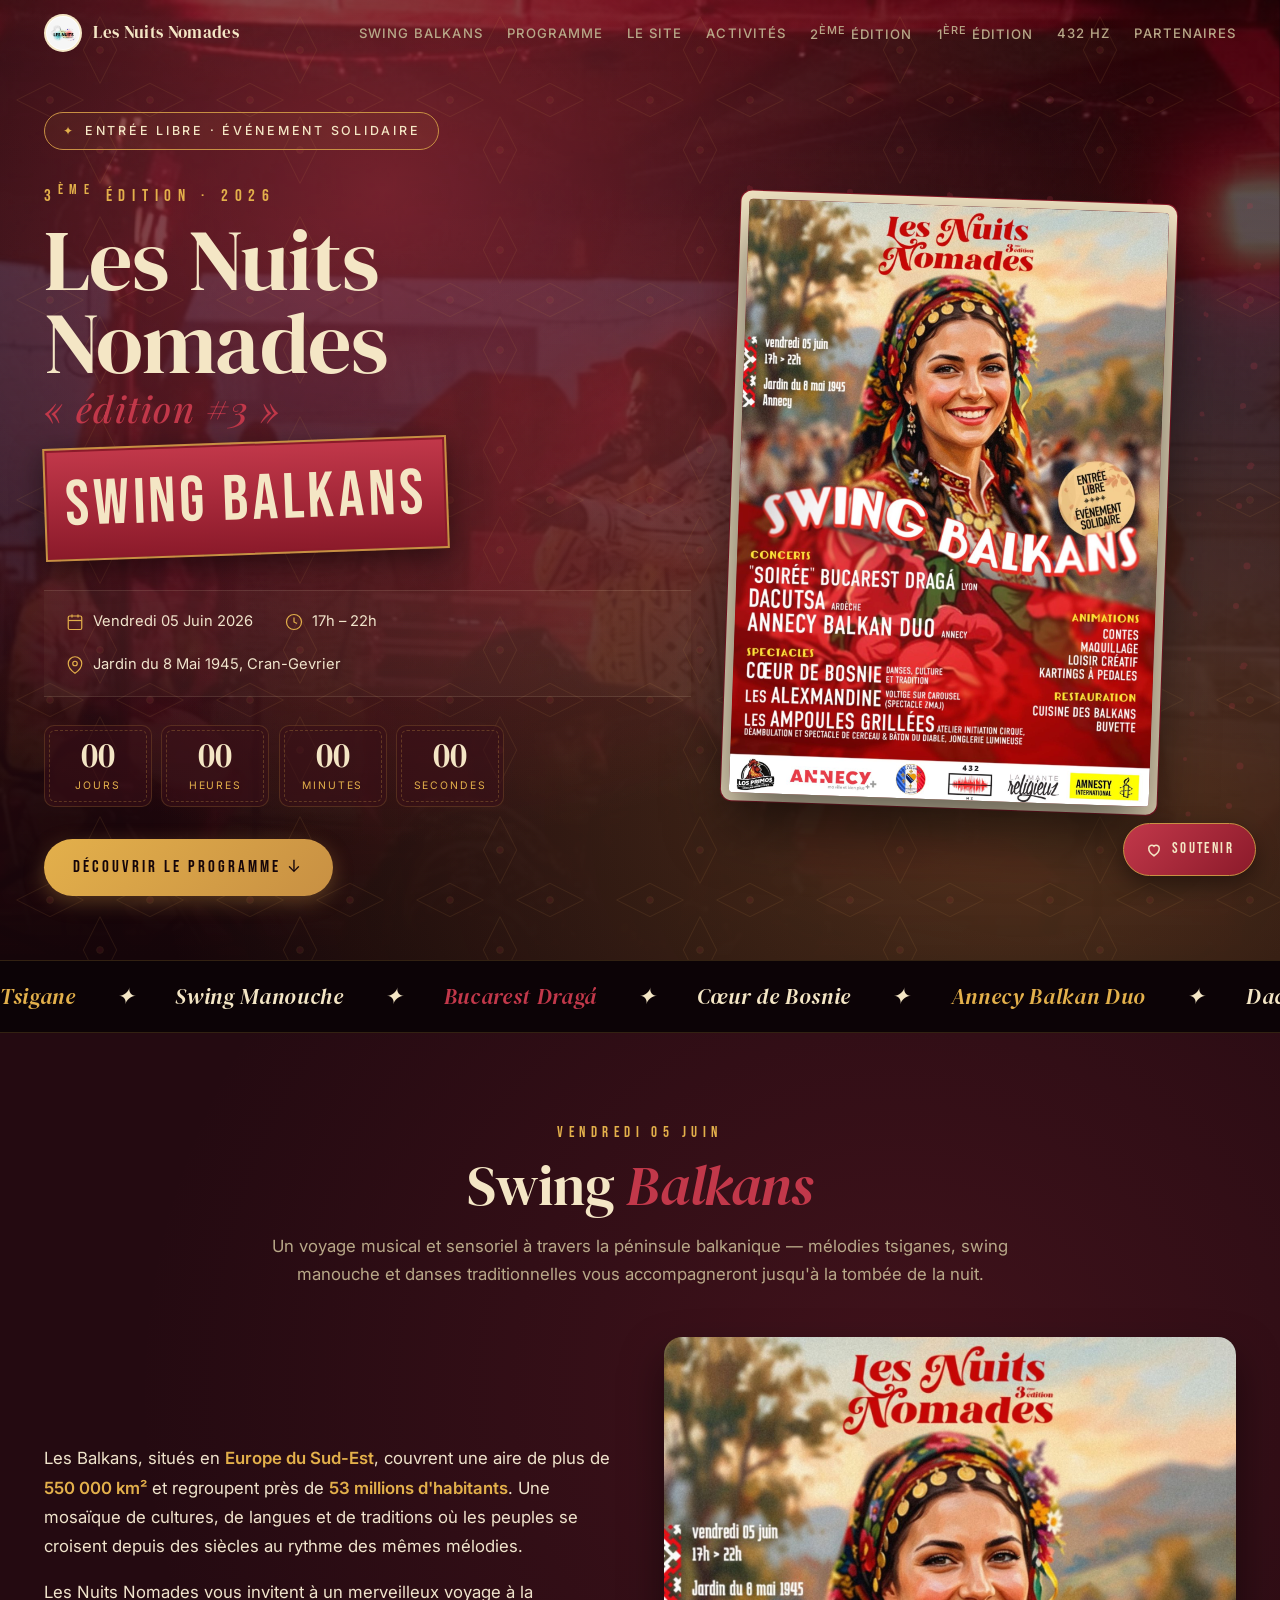
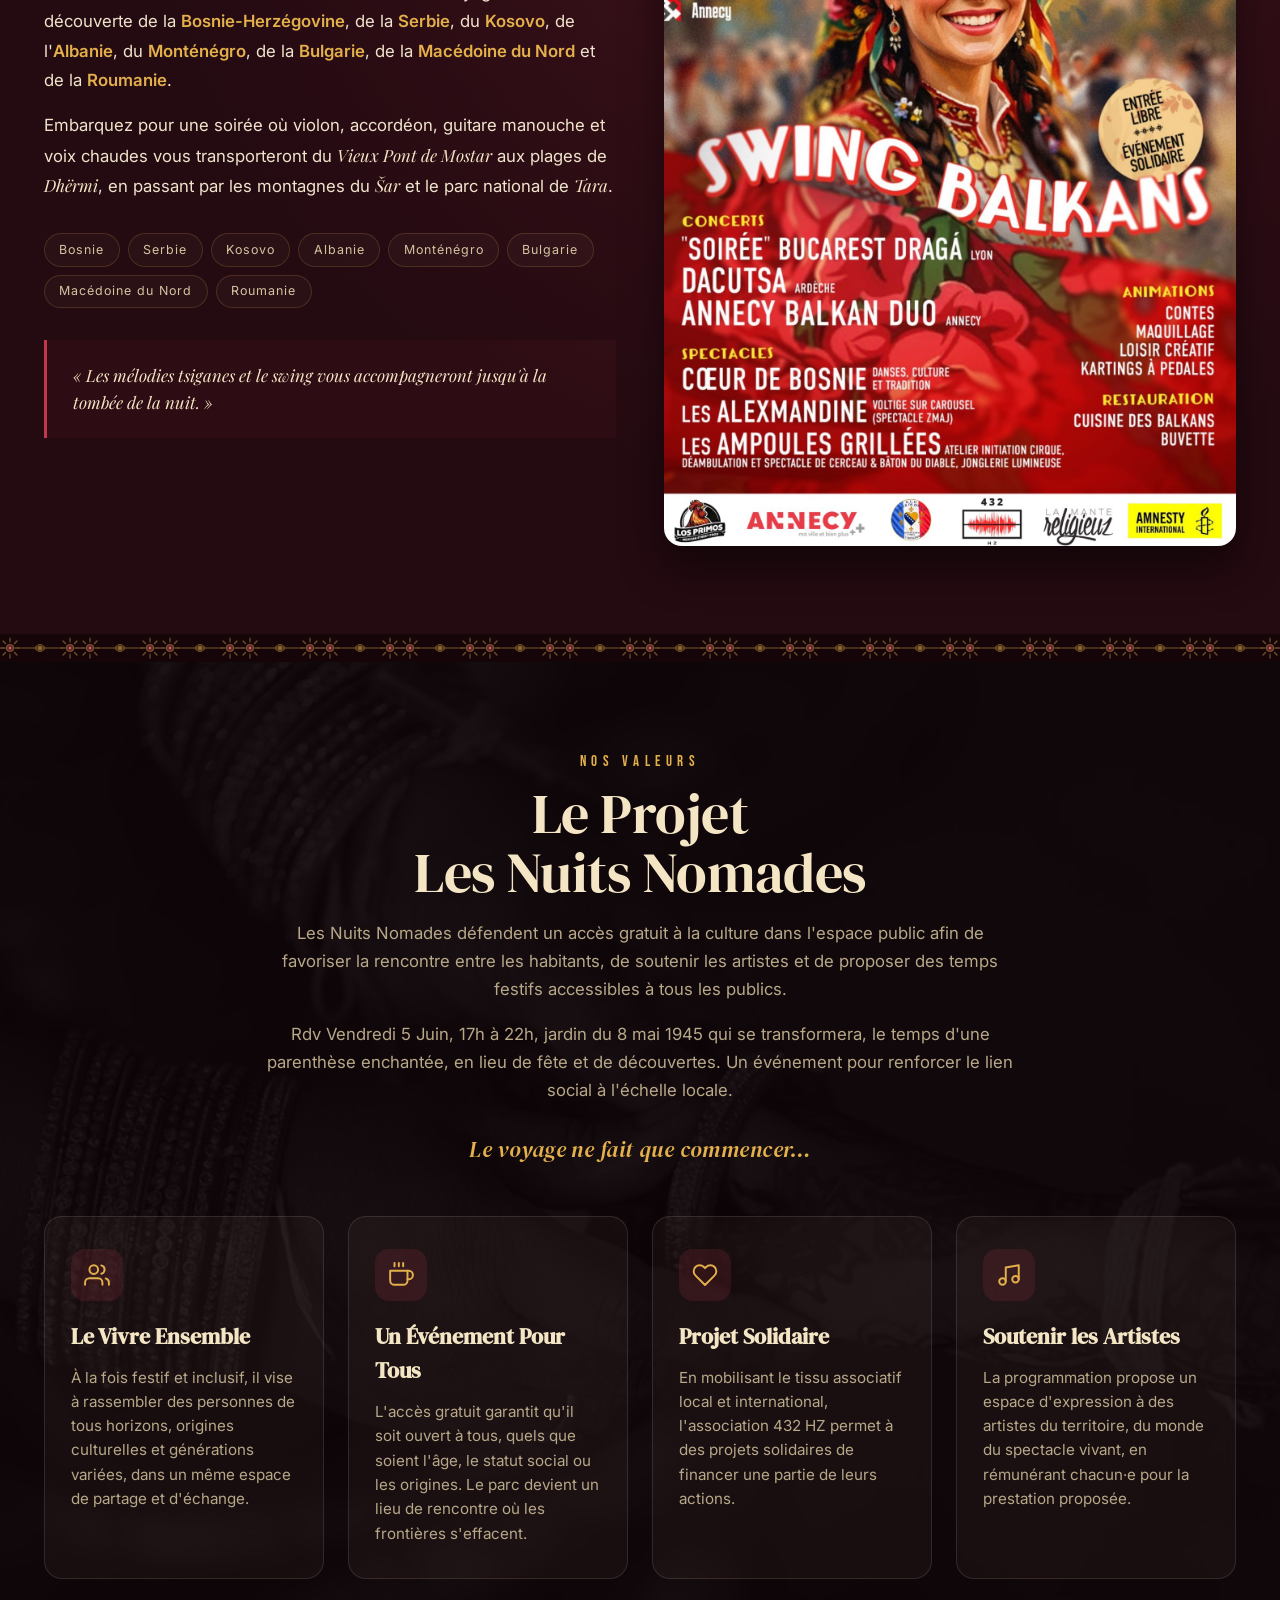
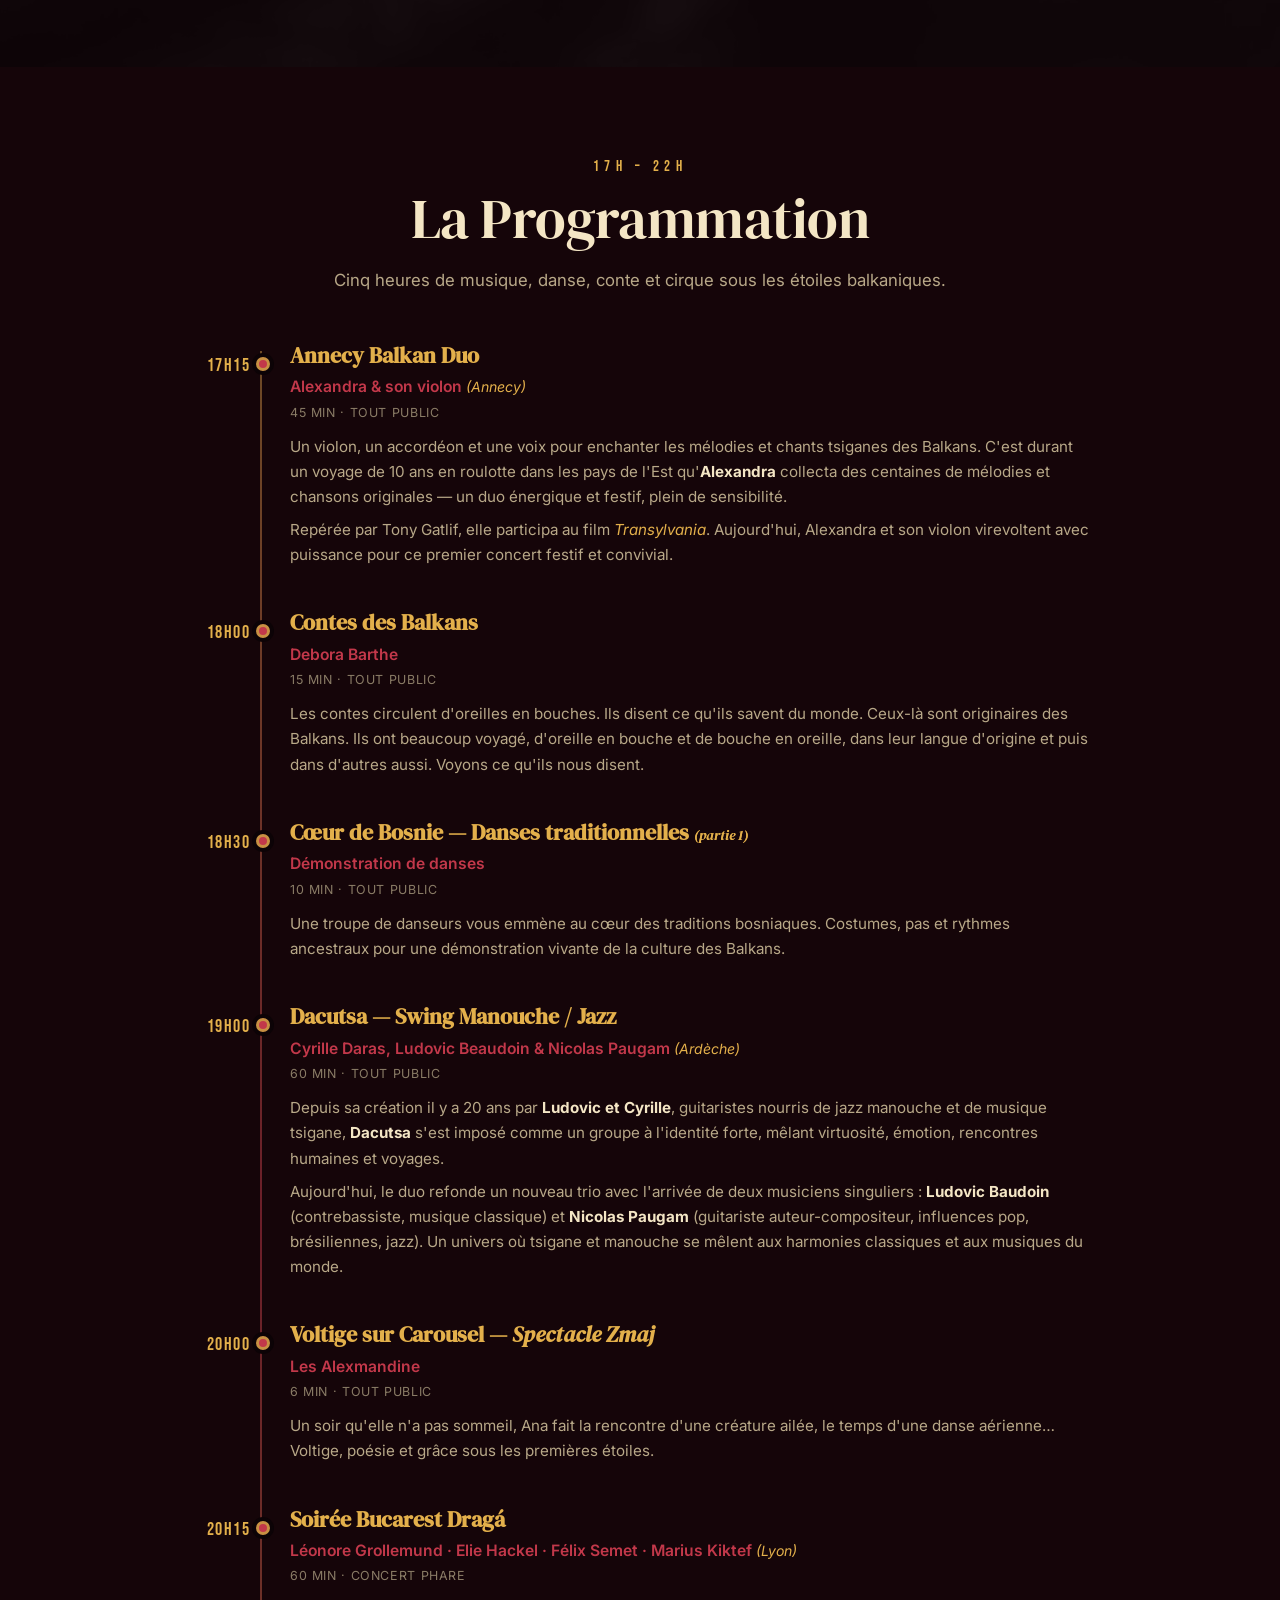
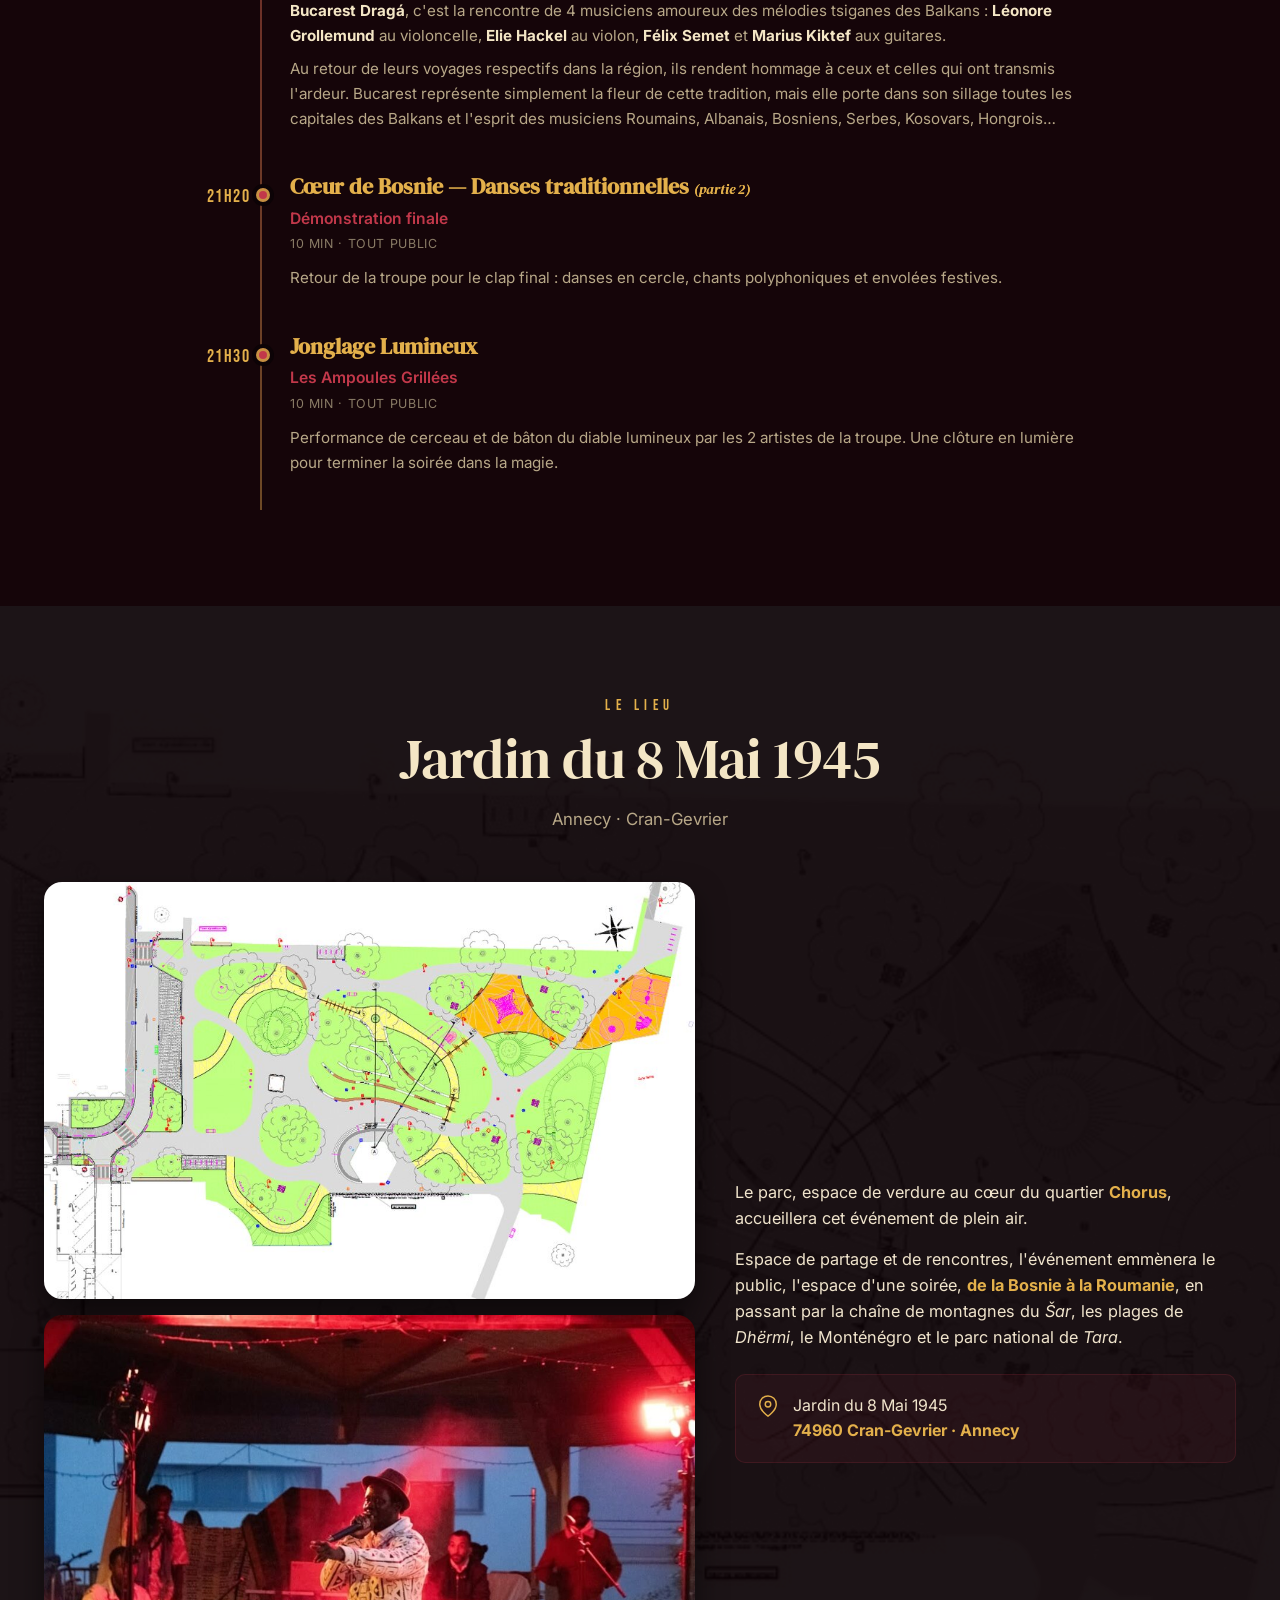
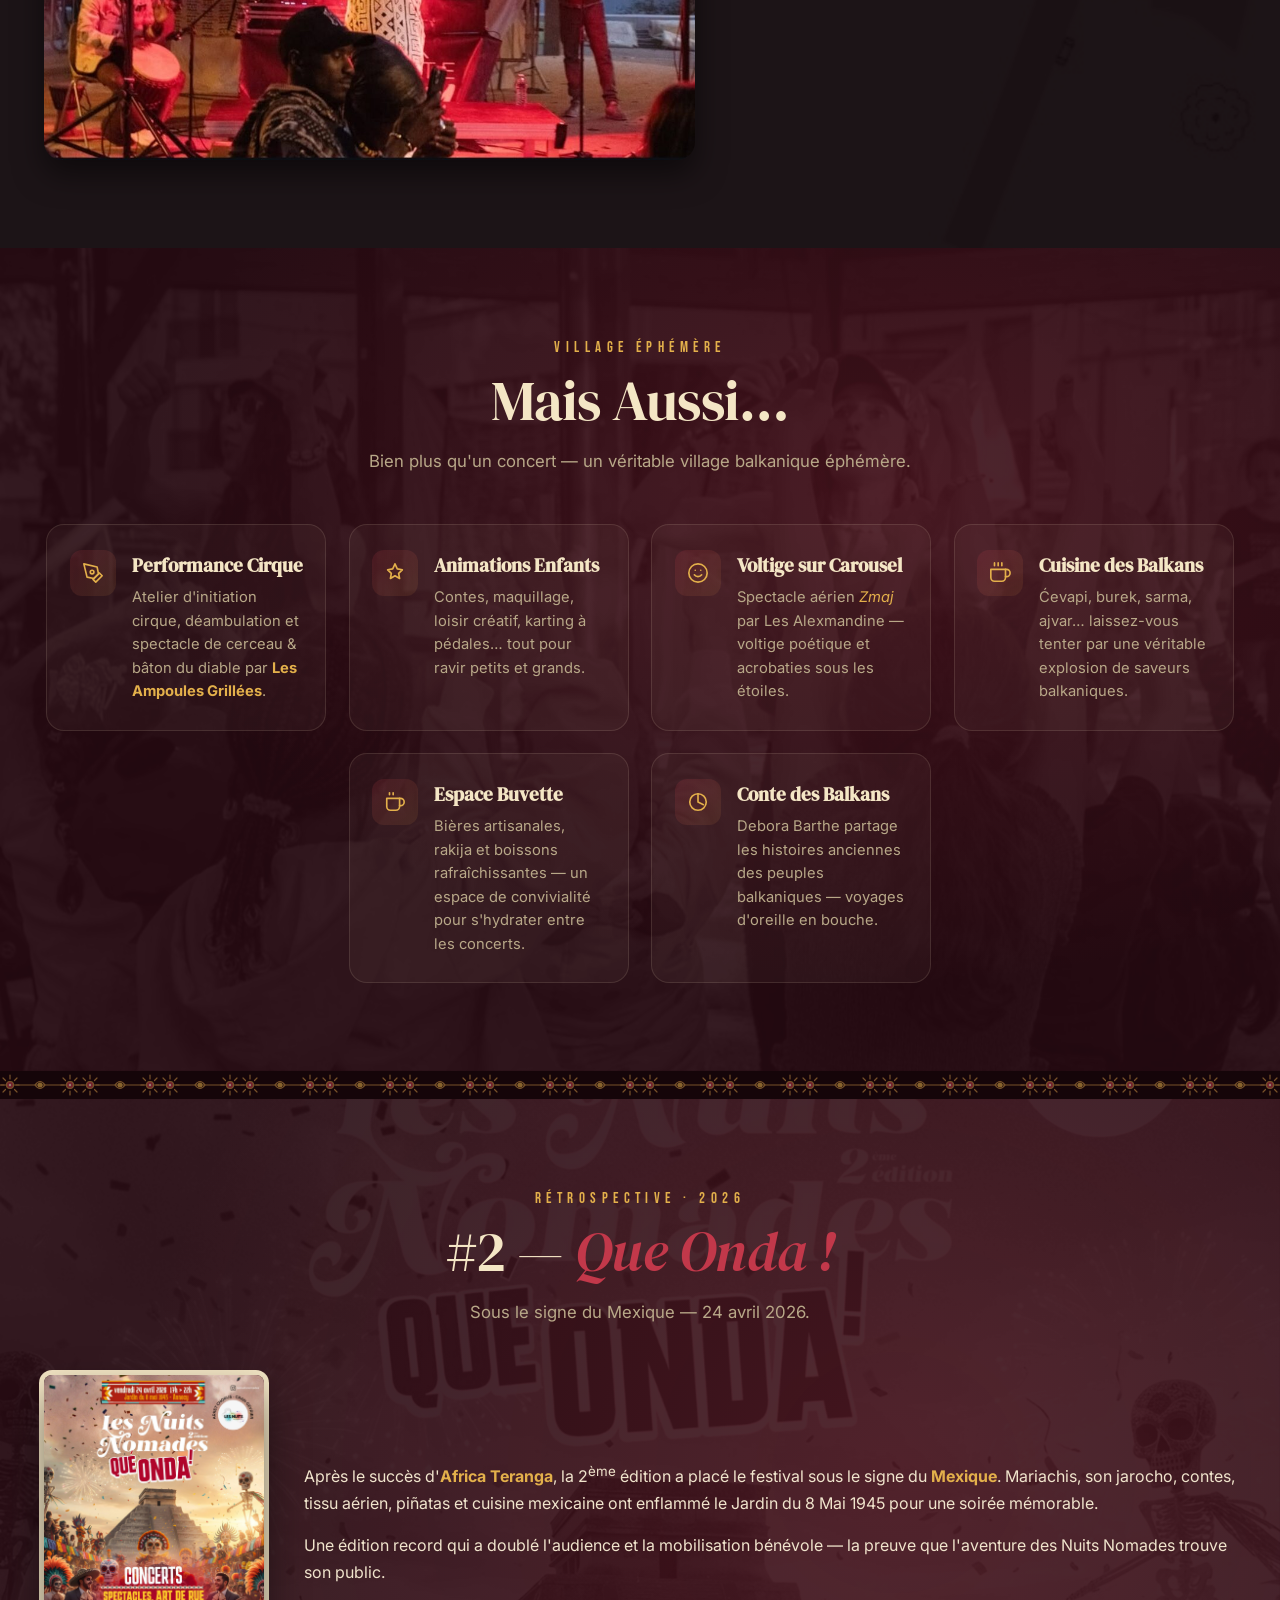
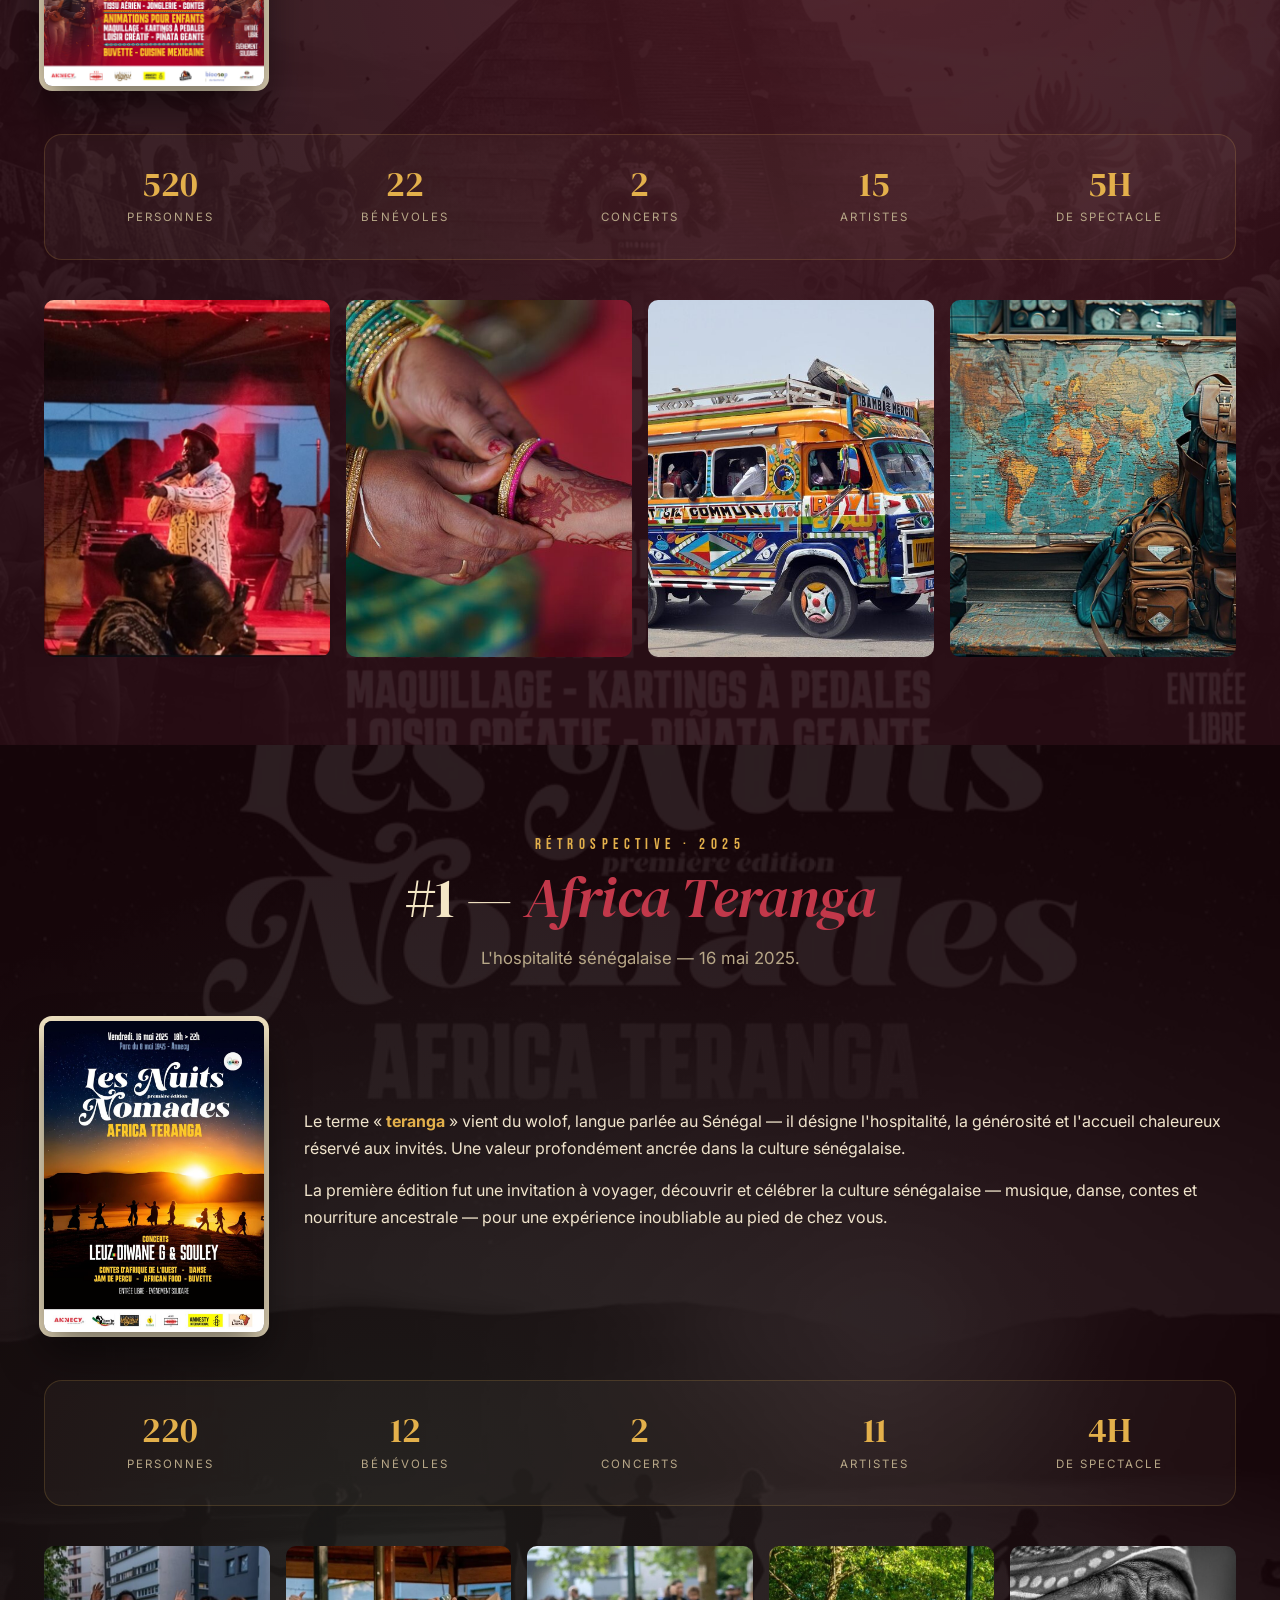
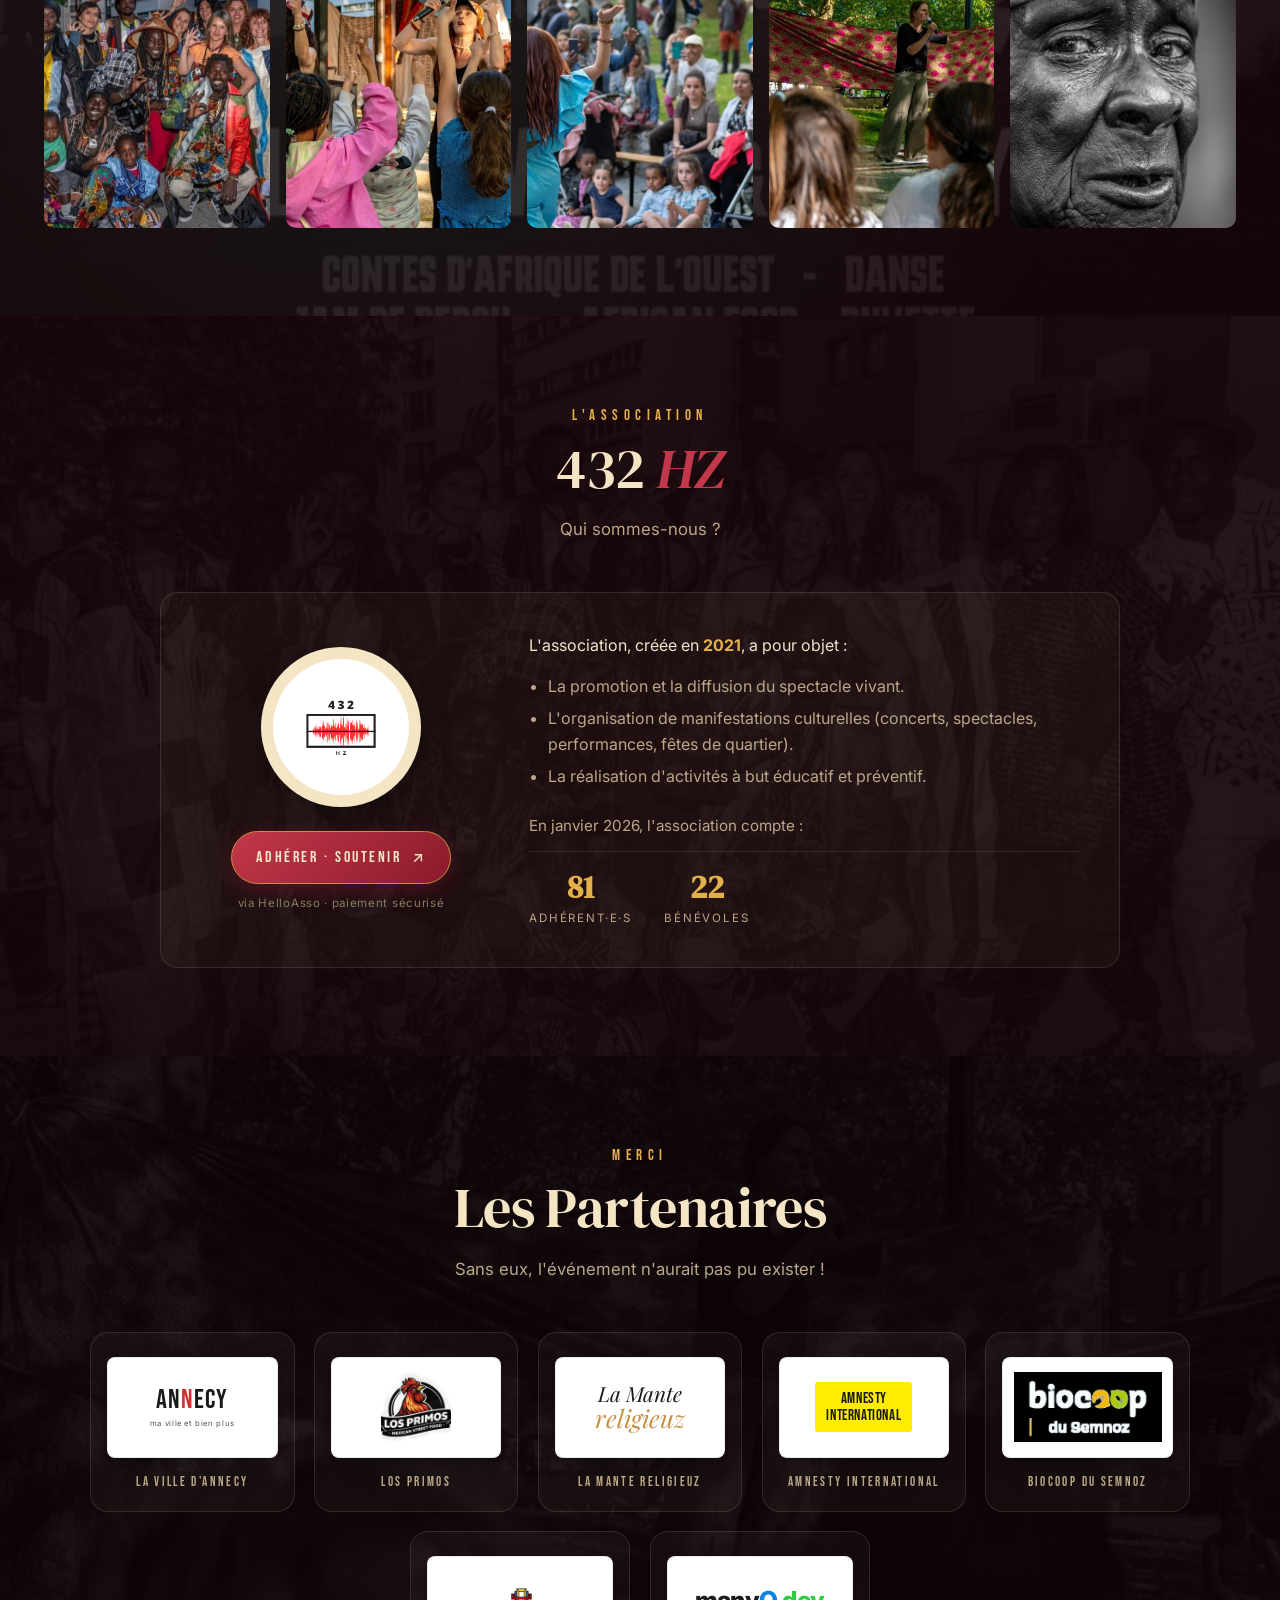
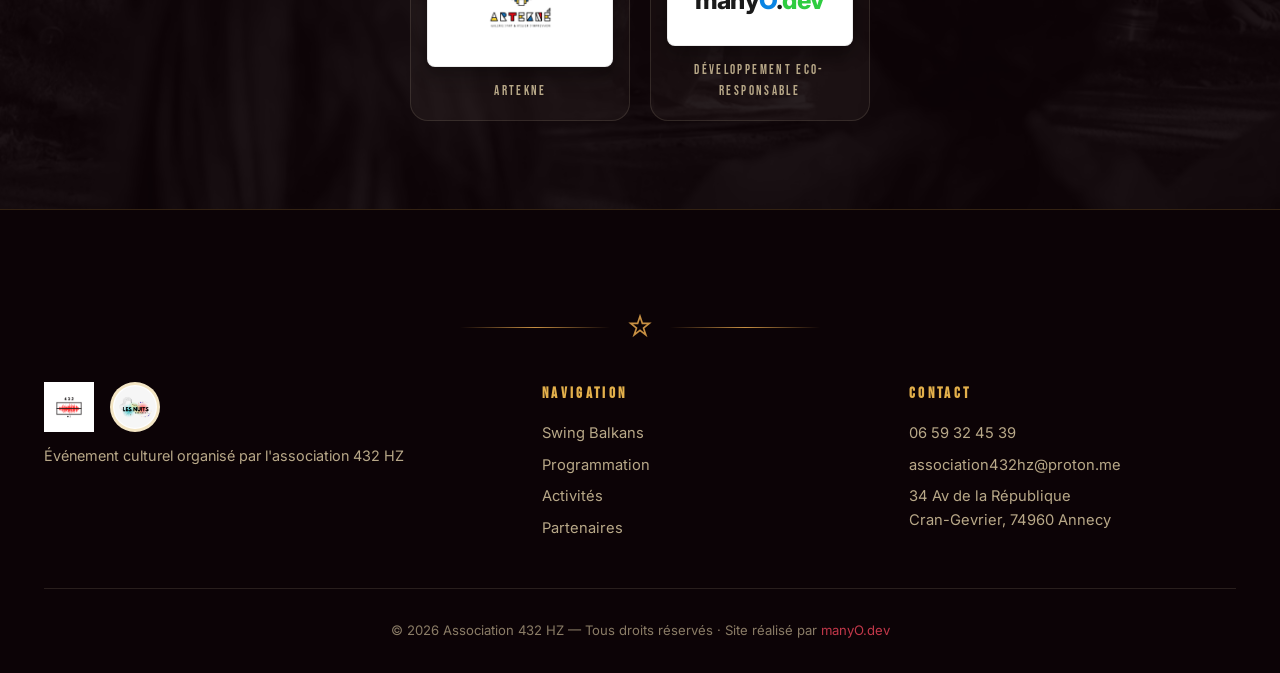
==== index.html @ f3e82483 "Make partner cards clickable links to their websites Wraps each of the 6 partner tiles (Ville d'Anne" ====
<!DOCTYPE html>
<html lang="fr">
<head>
  <meta charset="UTF-8">
  <meta name="viewport" content="width=device-width, initial-scale=1.0">
  <title>Les Nuits Nomades #3 — Swing Balkans | 05 Juin 2026 — Annecy</title>
  <meta name="description" content="Les Nuits Nomades #3 Swing Balkans — Festival culturel gratuit le 5 juin 2026 au Jardin du 8 Mai 1945, Cran-Gevrier, Annecy. Concerts tsiganes, swing manouche, danses des Balkans, cirque et cuisine balkanique.">
  <meta name="keywords" content="Les Nuits Nomades, Swing Balkans, festival Annecy, festival gratuit, balkans, tsigane, swing manouche, Cran-Gevrier, 432 HZ, culture, juin 2026">
  <meta name="author" content="Association 432 HZ">
  <meta name="theme-color" content="#1a0a0e">
  <link rel="canonical" href="https://nicowithmanyo.github.io/LesNuitsNomades/">
  <meta property="og:type" content="website">
  <meta property="og:title" content="Les Nuits Nomades #3 — Swing Balkans | 05 Juin 2026">
  <meta property="og:description" content="Festival culturel gratuit aux couleurs des Balkans — 05 Juin 2026 — Jardin du 8 Mai 1945, Cran-Gevrier, Annecy.">
  <meta property="og:image" content="https://nicowithmanyo.github.io/LesNuitsNomades/img/affiche-swing-balkans.jpg">
  <meta property="og:locale" content="fr_FR">
  <link rel="preconnect" href="https://fonts.googleapis.com">
  <link rel="preconnect" href="https://fonts.gstatic.com" crossorigin>
  <link href="https://fonts.googleapis.com/css2?family=Playfair+Display:ital,wght@0,500;0,700;0,900;1,500;1,700&family=Inter:wght@300;400;500;600;700&family=Bebas+Neue&family=DM+Serif+Display:ital@0;1&display=swap" rel="stylesheet">
  <link rel="icon" href="data:image/svg+xml,<svg xmlns='http://www.w3.org/2000/svg' viewBox='0 0 100 100'><text y='.9em' font-size='90'>🌹</text></svg>">

  <script type="application/ld+json">
  {
    "@context": "https://schema.org",
    "@type": "Festival",
    "name": "Les Nuits Nomades #3 — Swing Balkans",
    "description": "Festival culturel gratuit aux couleurs des Balkans : concerts tsiganes, swing manouche, danses traditionnelles, cirque, conte et cuisine balkanique.",
    "startDate": "2026-06-05T17:00:00+02:00",
    "endDate": "2026-06-05T22:00:00+02:00",
    "eventStatus": "https://schema.org/EventScheduled",
    "eventAttendanceMode": "https://schema.org/OfflineEventAttendanceMode",
    "location": {
      "@type": "Place",
      "name": "Jardin du 8 Mai 1945",
      "address": {
        "@type": "PostalAddress",
        "streetAddress": "Jardin du 8 Mai 1945",
        "addressLocality": "Cran-Gevrier",
        "postalCode": "74960",
        "addressRegion": "Haute-Savoie",
        "addressCountry": "FR"
      }
    },
    "offers": {
      "@type": "Offer",
      "price": "0",
      "priceCurrency": "EUR",
      "availability": "https://schema.org/InStock"
    },
    "organizer": {
      "@type": "Organization",
      "name": "Association 432 HZ",
      "email": "association432hz@proton.me",
      "telephone": "+33659324539"
    },
    "performer": [
      { "@type": "MusicGroup", "name": "Annecy Balkan Duo" },
      { "@type": "MusicGroup", "name": "Bucarest Dragá" },
      { "@type": "MusicGroup", "name": "Dacutsa" },
      { "@type": "PerformingGroup", "name": "Cœur de Bosnie" },
      { "@type": "PerformingGroup", "name": "Les Alexmandine" },
      { "@type": "PerformingGroup", "name": "Les Ampoules Grillées" },
      { "@type": "Person", "name": "Debora Barthe" }
    ]
  }
  </script>

  <style>
    /* ═══════════════════════════════════════
       TOKENS — SWING BALKANS
       Palette inspirée de l'affiche :
       rose poudré, rouge sang, or laiton,
       ivoire crème, vert forêt
       ═══════════════════════════════════════ */
    :root {
      --c-bg:        #150509;
      --c-bg2:       #240a11;
      --c-bg3:       #3a1018;
      --c-bg-deep:   #0c0306;
      --c-surface:   rgba(244,230,197,0.04);
      --c-border:    rgba(244,230,197,0.12);

      --c-text:      #f0e4cc;
      --c-text2:     #b8a888;
      --c-text-mute: #8a7c66;

      --c-rose:       #c2384a;
      --c-rose-deep:  #8b1a2a;
      --c-rose-soft:  rgba(194,56,74,0.16);

      --c-gold:       #c89043;
      --c-gold-light: #e3b04b;
      --c-gold-soft:  rgba(227,176,75,0.18);

      --c-cream:      #f4e6c5;
      --c-cream-mute: #d4c4a0;

      --c-teal:       #2a4035;
      --c-teal-light: #3d5a4a;

      --ff-display:  'DM Serif Display', 'Playfair Display', Georgia, serif;
      --ff-poster:   'Bebas Neue', 'Inter', sans-serif;
      --ff-body:     'Inter', -apple-system, sans-serif;
      --ff-serif:    'Playfair Display', Georgia, serif;

      --ease-out:    cubic-bezier(0.16, 1, 0.3, 1);
      --ease-spring: cubic-bezier(0.34, 1.56, 0.64, 1);
      --radius:      10px;
      --radius-lg:   18px;
    }

    /* ═══════════════════════════════════════
       RESET + BASE
       ═══════════════════════════════════════ */
    *, *::before, *::after { margin: 0; padding: 0; box-sizing: border-box; }
    html { scroll-behavior: smooth; -webkit-font-smoothing: antialiased; }
    body {
      font-family: var(--ff-body);
      background: var(--c-bg);
      color: var(--c-text);
      font-weight: 400;
      line-height: 1.6;
      overflow-x: hidden;
      min-height: 100vh;
    }
    img { max-width: 100%; display: block; }
    a { color: inherit; text-decoration: none; }
    button { font-family: inherit; cursor: pointer; border: none; background: none; color: inherit; }
    ::selection { background: var(--c-rose); color: var(--c-cream); }

    .container { max-width: 1240px; margin: 0 auto; padding: 0 1.5rem; }

    /* ═══════════════════════════════════════
       MOTIFS — pattern brodé folk
       ═══════════════════════════════════════ */
    .folk-border {
      height: 28px;
      background-image: url("data:image/svg+xml;utf8,<svg xmlns='http://www.w3.org/2000/svg' viewBox='0 0 80 28' fill='none'><g stroke='%23c89043' stroke-width='1.2' stroke-linecap='round'><path d='M0 14 H80'/><circle cx='10' cy='14' r='3.5' fill='%23c2384a' stroke='%23c89043'/><circle cx='10' cy='14' r='1.2' fill='%23f4e6c5' stroke='none'/><path d='M10 8 L10 4 M10 20 L10 24 M4 14 L1 14 M16 14 L19 14 M5.5 9.5 L3 7 M14.5 9.5 L17 7 M5.5 18.5 L3 21 M14.5 18.5 L17 21'/><circle cx='40' cy='14' r='2.5' fill='%23e3b04b' stroke='none'/><path d='M35 14 Q40 7 45 14 Q40 21 35 14 Z' fill='none'/><circle cx='70' cy='14' r='3.5' fill='%23c2384a' stroke='%23c89043'/><circle cx='70' cy='14' r='1.2' fill='%23f4e6c5' stroke='none'/><path d='M70 8 L70 4 M70 20 L70 24 M64 14 L61 14 M76 14 L79 14 M65.5 9.5 L63 7 M74.5 9.5 L77 7 M65.5 18.5 L63 21 M74.5 18.5 L77 21'/></g></svg>");
      background-repeat: repeat-x;
      background-size: 80px 28px;
      opacity: 0.55;
    }

    .folk-divider {
      display: flex;
      align-items: center;
      justify-content: center;
      gap: 1rem;
      margin: 2.5rem auto;
      max-width: 360px;
      color: var(--c-gold);
    }
    .folk-divider::before,
    .folk-divider::after {
      content: "";
      flex: 1;
      height: 1px;
      background: linear-gradient(90deg, transparent, var(--c-gold) 50%, transparent);
    }
    .folk-divider svg { width: 28px; height: 28px; }

    /* ═══════════════════════════════════════
       NAV
       ═══════════════════════════════════════ */
    .nav {
      position: fixed; top: 0; left: 0; right: 0; z-index: 100;
      padding: 0.9rem 0;
      transition: background 0.4s var(--ease-out), backdrop-filter 0.4s, padding 0.3s;
    }
    .nav--scrolled {
      background: rgba(21,5,9,0.85);
      backdrop-filter: blur(14px);
      -webkit-backdrop-filter: blur(14px);
      padding: 0.6rem 0;
      border-bottom: 1px solid var(--c-border);
    }
    .nav__inner { display: flex; align-items: center; justify-content: space-between; gap: 1rem; }
    .nav__brand { display: flex; align-items: center; gap: 0.7rem; }
    .nav__brand img { width: 38px; height: 38px; border-radius: 50%; background: var(--c-cream); padding: 2px; }
    .nav__brand-text {
      font-family: var(--ff-display);
      font-size: 1.05rem;
      color: var(--c-cream);
      letter-spacing: 0.02em;
    }
    .nav__links { display: flex; gap: 1.5rem; align-items: center; }
    .nav__links a {
      font-size: 0.82rem;
      letter-spacing: 0.08em;
      text-transform: uppercase;
      color: var(--c-text2);
      font-weight: 500;
      transition: color 0.25s;
      position: relative;
    }
    .nav__links a:hover { color: var(--c-gold-light); }
    .nav__links a::after {
      content: "";
      position: absolute; left: 0; right: 0; bottom: -6px;
      height: 1px; background: var(--c-gold);
      transform: scaleX(0); transform-origin: center;
      transition: transform 0.3s var(--ease-out);
    }
    .nav__links a:hover::after { transform: scaleX(1); }
    .nav__burger { display: none; width: 32px; height: 32px; flex-direction: column; justify-content: center; gap: 5px; }
    .nav__burger span { display: block; width: 24px; height: 2px; background: var(--c-cream); transition: all 0.3s; }
    .nav__burger.active span:nth-child(1) { transform: translateY(7px) rotate(45deg); }
    .nav__burger.active span:nth-child(2) { opacity: 0; }
    .nav__burger.active span:nth-child(3) { transform: translateY(-7px) rotate(-45deg); }

    .nav__mobile {
      position: fixed; top: 60px; left: 0; right: 0; bottom: 0;
      background: rgba(12,3,6,0.97);
      backdrop-filter: blur(20px);
      display: flex; flex-direction: column;
      padding: 2.5rem 2rem;
      gap: 1.4rem;
      transform: translateX(100%);
      transition: transform 0.4s var(--ease-out);
      z-index: 99;
    }
    .nav__mobile.open { transform: translateX(0); }
    .nav__mobile a {
      font-family: var(--ff-display);
      font-size: 1.8rem;
      color: var(--c-cream);
      padding-bottom: 0.6rem;
      border-bottom: 1px solid var(--c-border);
    }

    @media (max-width: 900px) {
      .nav__links { display: none; }
      .nav__burger { display: flex; }
    }

    /* ═══════════════════════════════════════
       HERO — Édition #3 Swing Balkans
       ═══════════════════════════════════════ */
    .hero {
      position: relative;
      min-height: 100vh;
      display: flex; align-items: center;
      padding: 7rem 0 4rem;
      overflow: hidden;
      isolation: isolate;
    }
    .hero__bg {
      position: absolute; inset: 0; z-index: -3;
      background: url('img/concert-nuit.jpg') center / cover no-repeat;
      transform: scale(1.05);
      animation: heroZoom 22s var(--ease-out) forwards;
    }
    @keyframes heroZoom {
      to { transform: scale(1); }
    }
    .hero__overlay {
      position: absolute; inset: 0; z-index: -2;
      background:
        radial-gradient(ellipse at 30% 20%, rgba(194,56,74,0.55), transparent 60%),
        radial-gradient(ellipse at 80% 85%, rgba(200,144,67,0.30), transparent 60%),
        linear-gradient(180deg, rgba(12,3,6,0.65) 0%, rgba(36,10,17,0.85) 60%, var(--c-bg) 100%);
    }
    .hero__pattern {
      position: absolute; inset: 0; z-index: -1;
      background-image: url("data:image/svg+xml;utf8,<svg xmlns='http://www.w3.org/2000/svg' width='120' height='120' viewBox='0 0 120 120'><g fill='none' stroke='%23c89043' stroke-width='0.6' opacity='0.22'><path d='M60 10 L70 30 L60 50 L50 30 Z'/><path d='M60 70 L70 90 L60 110 L50 90 Z'/><path d='M10 60 L30 50 L50 60 L30 70 Z'/><path d='M70 60 L90 50 L110 60 L90 70 Z'/><circle cx='60' cy='30' r='2' fill='%23c2384a'/><circle cx='60' cy='90' r='2' fill='%23c2384a'/><circle cx='30' cy='60' r='2' fill='%23c2384a'/><circle cx='90' cy='60' r='2' fill='%23c2384a'/></g></svg>");
      background-size: 200px 200px;
      opacity: 0.55;
      pointer-events: none;
    }
    .hero__inner {
      display: grid;
      grid-template-columns: 1.3fr 1fr;
      gap: 3rem;
      align-items: center;
    }
    .hero__tag {
      display: inline-flex; align-items: center; gap: 0.6rem;
      font-size: 0.78rem;
      letter-spacing: 0.22em;
      text-transform: uppercase;
      color: var(--c-cream);
      padding: 0.5rem 1.1rem;
      border: 1px solid var(--c-gold);
      border-radius: 999px;
      background: rgba(200,144,67,0.08);
      font-weight: 500;
      margin-bottom: 1.8rem;
    }
    .hero__tag::before {
      content: "✦";
      color: var(--c-gold-light);
    }
    .hero__eyebrow {
      font-family: var(--ff-poster);
      font-size: 1.05rem;
      letter-spacing: 0.4em;
      color: var(--c-gold-light);
      margin-bottom: 0.6rem;
    }
    .hero__title {
      font-family: var(--ff-display);
      font-size: clamp(2.8rem, 7vw, 5.4rem);
      font-weight: 400;
      line-height: 0.96;
      color: var(--c-cream);
      letter-spacing: -0.01em;
    }
    .hero__title em {
      display: block;
      font-style: italic;
      font-family: var(--ff-serif);
      font-weight: 500;
      color: var(--c-rose);
      font-size: 0.42em;
      margin-top: 0.4rem;
      letter-spacing: 0.04em;
    }
    .hero__title-poster {
      display: inline-block;
      font-family: var(--ff-poster);
      font-size: clamp(2rem, 5.5vw, 4rem);
      letter-spacing: 0.06em;
      color: var(--c-cream);
      background: linear-gradient(180deg, var(--c-rose) 0%, var(--c-rose-deep) 100%);
      padding: 0.3rem 1.2rem 0.1rem;
      margin-top: 1rem;
      border: 2px solid var(--c-gold);
      box-shadow:
        inset 0 0 0 2px var(--c-rose-deep),
        0 8px 30px rgba(0,0,0,0.5);
      transform: rotate(-2deg);
    }
    .hero__info-bar {
      display: flex; flex-wrap: wrap; gap: 1.2rem 2rem;
      margin-top: 2.2rem;
      padding: 1.2rem 1.4rem;
      border-top: 1px solid var(--c-border);
      border-bottom: 1px solid var(--c-border);
      background: rgba(244,230,197,0.03);
    }
    .hero__info-bar span {
      display: inline-flex; align-items: center; gap: 0.55rem;
      font-size: 0.92rem;
      color: var(--c-text);
    }
    .hero__info-bar svg {
      width: 18px; height: 18px;
      stroke: var(--c-gold-light);
      fill: none; stroke-width: 1.6;
    }
    .hero__countdown {
      display: grid;
      grid-template-columns: repeat(4, 1fr);
      gap: 0.6rem;
      margin-top: 1.8rem;
      max-width: 460px;
    }
    .hero__countdown-unit {
      text-align: center;
      padding: 0.8rem 0.3rem 0.7rem;
      background: rgba(58,16,24,0.6);
      border: 1px solid var(--c-gold-soft);
      border-radius: var(--radius);
      position: relative;
    }
    .hero__countdown-unit::before {
      content: "";
      position: absolute; inset: 4px;
      border: 1px dashed rgba(227,176,75,0.25);
      border-radius: 6px;
      pointer-events: none;
    }
    .hero__countdown-num {
      display: block;
      font-family: var(--ff-display);
      font-size: 2.1rem;
      color: var(--c-cream);
      line-height: 1;
    }
    .hero__countdown-label {
      display: block;
      font-size: 0.65rem;
      letter-spacing: 0.18em;
      text-transform: uppercase;
      color: var(--c-gold-light);
      margin-top: 0.35rem;
    }
    .hero__cta {
      display: inline-flex; align-items: center; gap: 0.6rem;
      margin-top: 2rem;
      padding: 0.95rem 1.8rem;
      font-family: var(--ff-poster);
      font-size: 1.05rem;
      letter-spacing: 0.18em;
      color: var(--c-bg);
      background: linear-gradient(135deg, var(--c-gold-light), var(--c-gold));
      border-radius: 999px;
      transition: transform 0.3s var(--ease-spring), box-shadow 0.3s;
      box-shadow: 0 6px 20px rgba(200,144,67,0.35);
    }
    .hero__cta:hover {
      transform: translateY(-2px);
      box-shadow: 0 10px 30px rgba(200,144,67,0.5);
    }
    .hero__poster {
      position: relative;
      transform: rotate(2deg);
      transition: transform 0.6s var(--ease-spring);
    }
    .hero__poster:hover { transform: rotate(0deg) scale(1.02); }
    .hero__poster img {
      width: 100%;
      max-width: 420px;
      border-radius: 4px;
      box-shadow:
        0 30px 60px rgba(0,0,0,0.6),
        0 0 0 8px var(--c-cream),
        0 0 0 9px var(--c-rose-deep);
    }
    .hero__poster::before {
      content: "";
      position: absolute;
      top: -30px; left: -20px; right: -20px; bottom: -30px;
      background-image: url("data:image/svg+xml;utf8,<svg xmlns='http://www.w3.org/2000/svg' width='100' height='100' viewBox='0 0 100 100'><g fill='%23c2384a' opacity='0.5'><circle cx='20' cy='20' r='3'/><circle cx='80' cy='30' r='2.5'/><circle cx='30' cy='80' r='3.5'/><circle cx='75' cy='75' r='2'/></g></svg>");
      background-size: 100px 100px;
      opacity: 0.4;
      z-index: -1;
      pointer-events: none;
    }
    .hero__poster--mobile { display: none; }

    @media (max-width: 900px) {
      .hero__inner { grid-template-columns: 1fr; gap: 2rem; }
      .hero__poster { display: none; }
      .hero__poster--mobile {
        display: block;
        margin-bottom: 1.5rem;
        transform: rotate(-2deg);
      }
      .hero__poster--mobile img {
        max-width: 200px;
        border-radius: 4px;
        box-shadow: 0 14px 30px rgba(0,0,0,0.6), 0 0 0 5px var(--c-cream);
      }
      .hero__title-poster { font-size: 2.4rem; }
    }

    /* ═══════════════════════════════════════
       MARQUEE
       ═══════════════════════════════════════ */
    .marquee {
      overflow: hidden;
      padding: 1.1rem 0;
      background: var(--c-bg-deep);
      border-top: 1px solid var(--c-gold-soft);
      border-bottom: 1px solid var(--c-gold-soft);
      position: relative;
    }
    .marquee__track {
      display: flex; gap: 2.5rem;
      animation: marquee 38s linear infinite;
      white-space: nowrap;
      width: max-content;
    }
    .marquee__track span {
      font-family: var(--ff-display);
      font-style: italic;
      font-size: 1.4rem;
      color: var(--c-cream);
      letter-spacing: 0.03em;
    }
    .marquee__track span.gold { color: var(--c-gold-light); }
    .marquee__track span.rose { color: var(--c-rose); }
    @keyframes marquee {
      from { transform: translateX(0); }
      to { transform: translateX(-50%); }
    }

    /* ═══════════════════════════════════════
       SECTIONS — base
       ═══════════════════════════════════════ */
    .section {
      position: relative;
      padding: 5.5rem 0;
      overflow: hidden;
    }
    .section--dark { background: var(--c-bg-deep); }
    .section--mid { background: var(--c-bg); }
    .section--rose {
      background:
        radial-gradient(ellipse at 70% 30%, rgba(194,56,74,0.18), transparent 60%),
        var(--c-bg2);
    }
    .section--teal {
      background:
        radial-gradient(ellipse at 30% 70%, rgba(42,64,53,0.4), transparent 60%),
        var(--c-bg);
    }

    /* Section background images — subtle photographic layer */
    .section::before {
      content: '';
      position: absolute;
      inset: 0;
      background-size: cover;
      background-position: center;
      background-repeat: no-repeat;
      opacity: 0.08;
      pointer-events: none;
      mix-blend-mode: luminosity;
    }
    .section > .container { position: relative; z-index: 1; }

    #swing::before      { background-image: url('https://images.unsplash.com/photo-1551845041-63e8e76836ea?w=1200&q=60'); opacity: 0.12; }
    #projet::before     { background-image: url('img/hands-culture.jpg'); }
    #programme::before  { background-image: url('https://images.unsplash.com/photo-1465821185615-20b3c2fbf41b?w=1200&q=60'); opacity: 0.10; }
    #site::before       { background-image: url('img/parc-plan.jpg'); opacity: 0.07; }
    #activites::before  { background-image: url('img/enfants-danse.jpg'); }
    #queonda::before    { background-image: url('img/hero-que-onda.jpg'); opacity: 0.10; }
    #teranga::before    { background-image: url('img/affiche-teranga.jpg'); opacity: 0.10; }
    #asso::before       { background-image: url('img/groupe-2025.jpg'); }
    #partenaires::before { background-image: url('img/conteuse-tissu.jpg'); }

    .section__header { text-align: center; max-width: 760px; margin: 0 auto 3rem; position: relative; z-index: 1; }
    .section__eyebrow {
      font-family: var(--ff-poster);
      font-size: 0.95rem;
      letter-spacing: 0.36em;
      color: var(--c-gold-light);
      margin-bottom: 0.7rem;
    }
    .section__title {
      font-family: var(--ff-display);
      font-size: clamp(2.2rem, 4.5vw, 3.5rem);
      font-weight: 400;
      line-height: 1.05;
      color: var(--c-cream);
      letter-spacing: -0.01em;
    }
    .section__title em {
      font-style: italic;
      color: var(--c-rose);
    }
    .section__subtitle {
      margin-top: 1.1rem;
      font-size: 1.05rem;
      color: var(--c-text2);
      line-height: 1.65;
    }
    .projet__tagline {
      margin-top: 1.8rem;
      font-family: var(--ff-display);
      font-style: italic;
      font-size: 1.35rem;
      color: var(--c-gold-light);
      letter-spacing: 0.02em;
    }

    /* ═══════════════════════════════════════
       REVEAL ANIMATIONS
       ═══════════════════════════════════════ */
    .reveal {
      opacity: 0;
      transform: translateY(28px);
      transition: opacity 0.8s var(--ease-out), transform 0.8s var(--ease-out);
    }
    .reveal.visible { opacity: 1; transform: translateY(0); }
    .reveal-delay-1 { transition-delay: 0.1s; }
    .reveal-delay-2 { transition-delay: 0.2s; }
    .reveal-delay-3 { transition-delay: 0.3s; }

    /* ═══════════════════════════════════════
       SWING BALKANS — Intro Édition #3
       ═══════════════════════════════════════ */
    .balkans-intro {
      display: grid;
      grid-template-columns: 1fr 1fr;
      gap: 3rem;
      align-items: center;
    }
    .balkans-intro__text p {
      font-size: 1.05rem;
      color: var(--c-text);
      margin-bottom: 1rem;
      line-height: 1.75;
    }
    .balkans-intro__text strong { color: var(--c-gold-light); font-weight: 600; }
    .balkans-intro__text em {
      font-family: var(--ff-serif);
      font-style: italic;
      color: var(--c-cream);
    }
    .balkans-intro__quote {
      margin-top: 2rem;
      padding: 1.4rem 1.6rem;
      border-left: 3px solid var(--c-rose);
      background: rgba(194,56,74,0.06);
      font-family: var(--ff-serif);
      font-style: italic;
      font-size: 1.05rem;
      color: var(--c-cream);
    }
    .balkans-intro__visual {
      position: relative;
      border-radius: var(--radius-lg);
      overflow: hidden;
      box-shadow: 0 20px 40px rgba(0,0,0,0.5);
      background: var(--c-bg-deep);
    }
    .balkans-intro__visual img {
      display: block;
      width: 100%; height: auto;
      object-fit: contain;
    }
    .balkans-intro__regions {
      margin-top: 2rem;
      display: flex; flex-wrap: wrap; gap: 0.5rem;
    }
    .balkans-intro__regions span {
      padding: 0.35rem 0.9rem;
      font-size: 0.78rem;
      letter-spacing: 0.08em;
      border: 1px solid var(--c-gold-soft);
      border-radius: 999px;
      color: var(--c-cream-mute);
      background: rgba(244,230,197,0.03);
    }
    @media (max-width: 900px) {
      .balkans-intro { grid-template-columns: 1fr; }
    }

    /* ═══════════════════════════════════════
       PILLARS — Le projet
       ═══════════════════════════════════════ */
    .pillars {
      display: grid;
      grid-template-columns: repeat(auto-fit, minmax(240px, 1fr));
      gap: 1.5rem;
    }
    .pillar {
      padding: 2rem 1.6rem;
      background: var(--c-surface);
      border: 1px solid var(--c-border);
      border-radius: var(--radius-lg);
      transition: transform 0.4s var(--ease-out), border-color 0.4s, background 0.4s;
      position: relative;
      overflow: hidden;
    }
    .pillar::before {
      content: "";
      position: absolute; top: 0; left: 0; right: 0;
      height: 3px;
      background: linear-gradient(90deg, var(--c-rose), var(--c-gold));
      transform: scaleX(0); transform-origin: left;
      transition: transform 0.5s var(--ease-out);
    }
    .pillar:hover {
      transform: translateY(-6px);
      border-color: var(--c-gold-soft);
      background: rgba(244,230,197,0.06);
    }
    .pillar:hover::before { transform: scaleX(1); }
    .pillar__icon {
      width: 52px; height: 52px;
      display: grid; place-items: center;
      background: rgba(194,56,74,0.15);
      border-radius: 14px;
      margin-bottom: 1.2rem;
    }
    .pillar__icon svg {
      width: 26px; height: 26px;
      stroke: var(--c-gold-light); fill: none; stroke-width: 1.8;
      stroke-linecap: round; stroke-linejoin: round;
    }
    .pillar h3 {
      font-family: var(--ff-display);
      font-size: 1.35rem;
      margin-bottom: 0.7rem;
      color: var(--c-cream);
    }
    .pillar p { font-size: 0.95rem; color: var(--c-text2); }

    /* ═══════════════════════════════════════
       SITE — Le lieu
       ═══════════════════════════════════════ */
    .site-grid {
      display: grid;
      grid-template-columns: 1.3fr 1fr;
      gap: 2.5rem;
      align-items: center;
    }
    .site-grid__media {
      display: grid;
      gap: 1rem;
    }
    .site-grid__media img {
      width: 100%;
      border-radius: var(--radius-lg);
      box-shadow: 0 14px 30px rgba(0,0,0,0.5);
    }
    .site-grid__text p {
      font-size: 1.02rem;
      color: var(--c-text);
      margin-bottom: 0.9rem;
    }
    .site-grid__text strong { color: var(--c-gold-light); }
    .site-grid__address {
      margin-top: 1.5rem;
      display: flex; gap: 0.9rem;
      padding: 1.1rem 1.3rem;
      background: rgba(194,56,74,0.08);
      border: 1px solid var(--c-rose-soft);
      border-radius: var(--radius);
      align-items: flex-start;
    }
    .site-grid__address svg {
      width: 22px; height: 22px;
      stroke: var(--c-gold-light); fill: none; stroke-width: 1.6;
      flex-shrink: 0; margin-top: 2px;
    }
    @media (max-width: 800px) {
      .site-grid { grid-template-columns: 1fr; }
    }

    /* ═══════════════════════════════════════
       TIMELINE — Programmation
       ═══════════════════════════════════════ */
    .timeline {
      position: relative;
      max-width: 900px; margin: 0 auto;
      padding-left: 100px;
    }
    .timeline::before {
      content: "";
      position: absolute;
      left: 70px; top: 8px; bottom: 8px;
      width: 2px;
      background: linear-gradient(180deg, var(--c-gold), var(--c-rose) 50%, var(--c-gold));
      opacity: 0.5;
    }
    .tl-item {
      position: relative;
      padding: 0 0 2.2rem;
      cursor: default;
    }
    .tl-item::before {
      content: "";
      position: absolute;
      left: -34px; top: 14px;
      width: 14px; height: 14px;
      border-radius: 50%;
      background: var(--c-rose);
      border: 3px solid var(--c-gold);
      box-shadow: 0 0 0 4px var(--c-bg-deep);
      transition: transform 0.4s var(--ease-spring),
                  box-shadow 0.4s,
                  background 0.3s;
    }
    .tl-item:hover::before {
      transform: scale(1.45);
      background: var(--c-cream);
      box-shadow:
        0 0 0 4px var(--c-bg-deep),
        0 0 0 6px var(--c-gold),
        0 0 22px var(--c-gold),
        0 0 44px rgba(227,176,75,0.25);
    }
    .tl-time {
      position: absolute;
      left: -100px;
      top: 8px;
      width: 60px;
      text-align: right;
      transform-origin: right center;
      font-family: var(--ff-poster);
      font-size: 1.15rem;
      color: var(--c-gold-light);
      letter-spacing: 0.08em;
      transition: color 0.35s, transform 0.4s var(--ease-spring);
    }
    .tl-item:hover .tl-time {
      color: var(--c-rose);
      transform: translateX(-4px) scale(1.35);
    }
    .tl-title {
      font-family: var(--ff-display);
      font-size: 1.4rem;
      margin-bottom: 0.3rem;
      line-height: 1.2;
      background: linear-gradient(90deg, var(--c-cream) 50%, var(--c-gold-light) 50%);
      background-size: 200% 100%;
      background-position: 100% 0;
      -webkit-background-clip: text;
      background-clip: text;
      -webkit-text-fill-color: transparent;
      transition: background-position 0.35s linear,
                  letter-spacing 0.4s var(--ease-out),
                  filter 0.4s;
    }
    .tl-item:hover .tl-title {
      background-position: 0% 0;
      letter-spacing: 0.015em;
      filter: drop-shadow(0 0 14px rgba(227,176,75,0.35));
      transition: background-position 0.6s linear,
                  letter-spacing 0.4s var(--ease-out),
                  filter 0.4s;
    }
    .tl-title span.tl-origin {
      -webkit-text-fill-color: var(--c-gold-light);
      color: var(--c-gold-light);
    }
    .tl-artist {
      font-size: 0.98rem;
      color: var(--c-rose);
      font-weight: 600;
      margin-bottom: 0.2rem;
    }
    .tl-origin {
      color: var(--c-gold-light);
      font-style: italic;
      font-weight: 400;
      font-size: 0.88rem;
    }
    .tl-meta {
      font-size: 0.78rem;
      color: var(--c-text-mute);
      letter-spacing: 0.05em;
      text-transform: uppercase;
      margin-bottom: 0.7rem;
    }
    .tl-desc {
      font-size: 0.95rem;
      color: var(--c-text2);
      line-height: 1.65;
      margin-bottom: 0.5rem;
    }
    .tl-desc strong { color: var(--c-cream); }
    .tl-desc em { color: var(--c-gold-light); font-style: italic; }
    @media (max-width: 600px) {
      .timeline { padding-left: 56px; }
      .timeline::before { left: 26px; }
      .tl-item::before { left: -34px; width: 12px; height: 12px; }
      .tl-time {
        position: static;
        display: inline-block;
        width: auto;
        text-align: left;
        margin-bottom: 0.4rem;
      }
    }

    /* ═══════════════════════════════════════
       ACTIVITIES — Mais aussi
       ═══════════════════════════════════════ */
    .activities {
      display: flex;
      flex-wrap: wrap;
      justify-content: center;
      gap: 1.4rem;
      max-width: 1200px;
      margin: 0 auto;
    }
    .act-card {
      display: flex; gap: 1rem;
      flex: 1 1 260px;
      max-width: 280px;
      padding: 1.6rem 1.4rem;
      background: var(--c-surface);
      border: 1px solid var(--c-border);
      border-radius: var(--radius-lg);
      transition: transform 0.35s var(--ease-out), border-color 0.35s, background 0.35s;
    }
    .act-card:hover {
      transform: translateY(-4px);
      border-color: var(--c-gold-soft);
      background: rgba(244,230,197,0.05);
    }
    .act-card__icon {
      flex-shrink: 0;
      width: 46px; height: 46px;
      display: grid; place-items: center;
      background: linear-gradient(135deg, var(--c-rose-soft), rgba(200,144,67,0.12));
      border-radius: 12px;
    }
    .act-card__icon svg {
      width: 22px; height: 22px;
      stroke: var(--c-gold-light); fill: none; stroke-width: 1.8;
      stroke-linecap: round; stroke-linejoin: round;
    }
    .act-card h3 {
      font-family: var(--ff-display);
      font-size: 1.18rem;
      margin-bottom: 0.35rem;
      color: var(--c-cream);
    }
    .act-card p { font-size: 0.92rem; color: var(--c-text2); }
    .act-card p strong, .act-card p em { color: var(--c-gold-light); }
    .act-card p em { font-style: italic; }

    /* ═══════════════════════════════════════
       RETROSPECTIVE — Que Onda / Teranga
       ═══════════════════════════════════════ */
    .retro__intro {
      display: grid;
      grid-template-columns: auto 1fr;
      gap: 2.5rem;
      align-items: center;
      margin-bottom: 3rem;
    }
    .retro__poster {
      width: 220px;
      border-radius: 8px;
      box-shadow:
        0 20px 40px rgba(0,0,0,0.5),
        0 0 0 5px var(--c-cream);
      transform: rotate(-2deg);
      transition: transform 0.5s var(--ease-spring);
    }
    .retro__poster:hover { transform: rotate(0deg) scale(1.03); }
    .retro__text p {
      color: var(--c-text);
      font-size: 1rem;
      margin-bottom: 0.9rem;
      line-height: 1.7;
    }
    .retro__text strong { color: var(--c-gold-light); }
    .retro__stats {
      display: grid;
      grid-template-columns: repeat(auto-fit, minmax(120px, 1fr));
      gap: 1rem;
      margin-bottom: 2.5rem;
      padding: 1.6rem 1rem;
      background: rgba(244,230,197,0.04);
      border: 1px solid var(--c-gold-soft);
      border-radius: var(--radius-lg);
    }
    .r-stat { text-align: center; padding: 0.4rem 0.5rem; }
    .r-stat__num {
      display: block;
      font-family: var(--ff-display);
      font-size: 2.2rem;
      color: var(--c-gold-light);
      line-height: 1;
    }
    .r-stat__label {
      display: block;
      font-size: 0.72rem;
      letter-spacing: 0.18em;
      text-transform: uppercase;
      color: var(--c-text2);
      margin-top: 0.4rem;
    }
    .retro__gallery {
      display: grid;
      grid-template-columns: repeat(auto-fit, minmax(180px, 1fr));
      gap: 1rem;
    }
    .retro__gallery img {
      width: 100%; aspect-ratio: 4/5; object-fit: cover;
      border-radius: var(--radius);
      transition: transform 0.4s var(--ease-out);
      cursor: zoom-in;
    }
    .retro__gallery img:hover { transform: scale(1.03); }
    @media (max-width: 700px) {
      .retro__intro { grid-template-columns: 1fr; justify-items: center; text-align: center; }
      .retro__poster { width: 180px; }
    }

    /* ═══════════════════════════════════════
       ASSOCIATION
       ═══════════════════════════════════════ */
    .asso-grid {
      display: grid;
      grid-template-columns: 280px 1fr;
      gap: 3rem;
      align-items: center;
      max-width: 960px;
      margin: 0 auto;
      padding: 2.5rem;
      background: rgba(244,230,197,0.03);
      border: 1px solid var(--c-border);
      border-radius: var(--radius-lg);
    }
    .asso-grid__logo {
      text-align: center;
    }
    .asso-grid__logo img {
      width: 160px; height: 160px;
      border-radius: 50%;
      margin: 0 auto 1.5rem;
      background: var(--c-cream);
      padding: 12px;
      box-shadow: 0 10px 28px rgba(0,0,0,0.4);
    }
    .asso-cta {
      display: inline-flex; align-items: center; gap: 0.5rem;
      padding: 0.8rem 1.5rem;
      font-family: var(--ff-poster);
      font-size: 1rem;
      letter-spacing: 0.16em;
      background: linear-gradient(135deg, var(--c-rose), var(--c-rose-deep));
      color: var(--c-cream);
      border-radius: 999px;
      border: 1px solid var(--c-gold);
      box-shadow: 0 6px 20px rgba(139,26,42,0.4);
      transition: transform 0.3s var(--ease-spring), box-shadow 0.3s;
    }
    .asso-cta:hover {
      transform: translateY(-2px);
      box-shadow: 0 10px 30px rgba(139,26,42,0.6);
    }
    .asso-cta svg {
      width: 16px; height: 16px; stroke: currentColor;
      fill: none; stroke-width: 2.2; stroke-linecap: round; stroke-linejoin: round;
    }
    .asso-cta__note {
      display: block;
      margin-top: 0.6rem;
      font-size: 0.72rem;
      color: var(--c-text-mute);
      letter-spacing: 0.06em;
    }
    .asso-grid__content p { color: var(--c-text); margin-bottom: 0.8rem; }
    .asso-grid__content strong { color: var(--c-gold-light); }
    .asso-grid__content ul {
      margin: 1rem 0 1.5rem 1.2rem;
      color: var(--c-text2);
    }
    .asso-grid__content ul li { margin-bottom: 0.4rem; }
    .asso-grid__nums {
      display: flex; gap: 2rem;
      padding-top: 1.2rem;
      border-top: 1px solid var(--c-border);
    }
    .asso-grid__nums > div { text-align: center; }
    .asso-grid__nums strong {
      display: block;
      font-family: var(--ff-display);
      font-size: 2rem;
      color: var(--c-gold-light);
      line-height: 1;
    }
    .asso-grid__nums span {
      display: block;
      font-size: 0.72rem;
      letter-spacing: 0.16em;
      text-transform: uppercase;
      color: var(--c-text2);
      margin-top: 0.35rem;
    }
    @media (max-width: 700px) {
      .asso-grid { grid-template-columns: 1fr; padding: 2rem 1.5rem; }
    }

    /* ═══════════════════════════════════════
       PARTNERS — galerie en cartes uniformes
       ═══════════════════════════════════════ */
    .partners {
      display: flex;
      flex-wrap: wrap;
      justify-content: center;
      gap: 1.2rem;
      max-width: 1100px;
      margin: 0 auto;
    }
    .partner {
      position: relative;
      display: grid;
      grid-template-rows: 1fr auto;
      flex: 1 1 190px;
      max-width: 220px;
      min-height: 180px;
      padding: 1.5rem 1rem 1.1rem;
      background: rgba(244,230,197,0.04);
      border: 1px solid var(--c-border);
      border-radius: var(--radius-lg);
      overflow: hidden;
      transition: transform 0.35s var(--ease-spring),
                  border-color 0.35s,
                  background 0.35s;
    }
    .partner::before {
      content: "";
      position: absolute; top: 0; left: 50%;
      width: 0; height: 2px;
      background: linear-gradient(90deg, var(--c-rose), var(--c-gold));
      transform: translateX(-50%);
      transition: width 0.5s var(--ease-out);
    }
    .partner:hover {
      transform: translateY(-6px);
      border-color: var(--c-gold-soft);
      background: rgba(244,230,197,0.07);
    }
    .partner:hover::before { width: 70%; }
    .partner__logo {
      display: grid;
      place-items: center;
      width: 100%;
      min-height: 90px;
      padding: 0.8rem 0.6rem;
      margin-bottom: 0.9rem;
      background: #ffffff;
      border-radius: 8px;
      box-shadow:
        inset 0 0 0 1px rgba(0,0,0,0.08),
        0 6px 18px rgba(0,0,0,0.35);
      transition: transform 0.4s var(--ease-spring),
                  box-shadow 0.4s;
    }
    .partner:hover .partner__logo {
      transform: scale(1.04);
      box-shadow:
        inset 0 0 0 1px var(--c-gold-soft),
        0 10px 28px rgba(0,0,0,0.5),
        0 0 24px rgba(227,176,75,0.18);
    }
    .partner__logo img {
      max-width: 100%;
      max-height: 70px;
      width: auto;
      height: auto;
    }
    .partner__name {
      font-family: var(--ff-poster);
      font-size: 0.82rem;
      letter-spacing: 0.18em;
      text-transform: uppercase;
      color: var(--c-text2);
      text-align: center;
      transition: color 0.35s;
    }
    .partner:hover .partner__name { color: var(--c-gold-light); }

    /* text-based logos rendered on white panel */
    .partner__text-logo {
      font-family: var(--ff-poster);
      font-size: 1.7rem;
      letter-spacing: 0.04em;
      color: #1a1a1a;
      line-height: 1;
      text-align: center;
    }
    .partner__text-logo .red { color: #d32f2f; }
    .partner__text-logo small {
      display: block;
      font-size: 0.48rem;
      font-family: var(--ff-body);
      letter-spacing: 0.08em;
      color: #555;
      margin-top: 0.35rem;
      font-weight: 400;
    }
    .partner__mante {
      font-family: var(--ff-serif);
      font-style: italic;
      font-size: 1.3rem;
      color: #1a1a1a;
      text-align: center;
      line-height: 1.05;
    }
    .partner__mante em {
      color: #c89043;
      font-size: 1.55rem;
      font-style: italic;
    }
    .partner__amnesty {
      font-family: var(--ff-poster);
      font-size: 0.95rem;
      letter-spacing: 0.04em;
      color: #1a1a1a;
      background: #ffec00;
      padding: 0.5rem 0.7rem;
      text-align: center;
      line-height: 1.15;
      border-radius: 3px;
    }
    .partner__manyo {
      font-family: var(--ff-body);
      font-weight: 800;
      font-size: 1.55rem;
      color: #1a1a1a;
      letter-spacing: -0.03em;
      text-align: center;
      line-height: 1;
    }
    .partner__manyo .o { color: #0984E3; }
    .partner__manyo .dev { color: #2ecc40; }
    a.partner { text-decoration: none; }

    /* ═══════════════════════════════════════
       FOOTER
       ═══════════════════════════════════════ */
    .footer {
      padding: 4rem 0 2rem;
      background: var(--c-bg-deep);
      border-top: 1px solid var(--c-gold-soft);
      position: relative;
    }
    .footer__grid {
      display: grid;
      grid-template-columns: 1.4fr 1fr 1fr;
      gap: 2.5rem;
      margin-bottom: 2.5rem;
    }
    .footer__brand {
      display: flex; align-items: center; gap: 1rem;
    }
    .footer__brand img { width: 50px; height: 50px; }
    .footer__col h4 {
      font-family: var(--ff-poster);
      font-size: 0.95rem;
      letter-spacing: 0.22em;
      color: var(--c-gold-light);
      margin-bottom: 1rem;
    }
    .footer__col a, .footer__col p {
      display: block;
      color: var(--c-text2);
      font-size: 0.92rem;
      margin-bottom: 0.5rem;
      transition: color 0.3s;
    }
    .footer__col a:hover { color: var(--c-gold-light); }
    .footer__bottom {
      padding-top: 1.5rem;
      border-top: 1px solid var(--c-border);
      text-align: center;
      font-size: 0.82rem;
      color: var(--c-text-mute);
    }
    .footer__bottom a { color: var(--c-rose); }
    @media (max-width: 700px) {
      .footer__grid { grid-template-columns: 1fr; }
    }

    /* ═══════════════════════════════════════
       LIGHTBOX
       ═══════════════════════════════════════ */
    .lightbox {
      position: fixed; inset: 0;
      background: rgba(12,3,6,0.95);
      display: none; place-items: center;
      z-index: 200;
      padding: 2rem;
    }
    .lightbox.open { display: grid; }
    .lightbox img { max-width: 100%; max-height: 90vh; border-radius: var(--radius); }
    .lightbox__close {
      position: absolute; top: 1.5rem; right: 1.5rem;
      width: 44px; height: 44px;
      font-size: 1.6rem;
      color: var(--c-cream);
      background: rgba(244,230,197,0.1);
      border-radius: 50%;
    }

    /* ═══════════════════════════════════════
       STICKY DONATE
       ═══════════════════════════════════════ */
    .sticky-donate {
      position: fixed;
      bottom: 1.5rem; right: 1.5rem;
      z-index: 90;
      display: inline-flex; align-items: center; gap: 0.55rem;
      padding: 0.85rem 1.3rem;
      background: linear-gradient(135deg, var(--c-rose), var(--c-rose-deep));
      color: var(--c-cream);
      border-radius: 999px;
      font-family: var(--ff-poster);
      font-size: 0.95rem;
      letter-spacing: 0.16em;
      border: 1.5px solid var(--c-gold);
      box-shadow: 0 8px 22px rgba(0,0,0,0.45);
      opacity: 0;
      transform: translateY(20px);
      transition: opacity 0.4s, transform 0.4s var(--ease-spring),
                  border-radius 0.4s var(--ease-spring),
                  left 0.4s var(--ease-spring), right 0.4s var(--ease-spring),
                  bottom 0.4s var(--ease-spring),
                  padding 0.4s var(--ease-spring),
                  box-shadow 0.4s var(--ease-spring);
    }
    .sticky-donate.is-visible {
      opacity: 1; transform: translateY(0);
    }
    .sticky-donate.is-hidden-near-asso {
      opacity: 0; transform: translateY(20px); pointer-events: none;
    }
    .sticky-donate.is-footer-band {
      left: 0; right: 0; bottom: 0;
      width: 100%;
      border-radius: 0;
      border-left: 0; border-right: 0; border-bottom: 0;
      justify-content: center;
      padding: 1.1rem 1.3rem;
      box-shadow: 0 -8px 22px rgba(0,0,0,0.45);
    }
    .sticky-donate__long { display: none; }
    .sticky-donate.is-footer-band .sticky-donate__short { display: none; }
    .sticky-donate.is-footer-band .sticky-donate__long {
      display: inline;
      font-size: 1.05rem;
    }
    .footer.has-donate-band {
      padding-bottom: 5rem;
    }
    .sticky-donate svg {
      width: 18px; height: 18px;
      stroke: currentColor; fill: none; stroke-width: 2;
    }
  </style>
</head>
<body>

  <!-- ══════ NAV ══════ -->
  <header class="nav" id="nav">
    <div class="container">
      <div class="nav__inner">
        <a href="#hero" class="nav__brand" aria-label="Retour à l'accueil">
          <img src="img/logo-nuits.png" alt="" width="38" height="38">
          <span class="nav__brand-text">Les Nuits Nomades</span>
        </a>
        <nav class="nav__links" aria-label="Navigation principale">
          <a href="#swing">Swing Balkans</a>
          <a href="#programme">Programme</a>
          <a href="#site">Le Site</a>
          <a href="#activites">Activités</a>
          <a href="#queonda">2<sup>ème</sup> édition</a>
          <a href="#teranga">1<sup>ère</sup> édition</a>
          <a href="#asso">432 HZ</a>
          <a href="#partenaires">Partenaires</a>
        </nav>
        <button class="nav__burger" id="burger" type="button" aria-label="Menu" aria-expanded="false">
          <span></span><span></span><span></span>
        </button>
      </div>
    </div>
  </header>

  <div class="nav__mobile" id="mobile-nav" role="dialog" aria-label="Menu de navigation">
    <a href="#swing">Swing Balkans</a>
    <a href="#programme">Programme</a>
    <a href="#site">Le Site</a>
    <a href="#activites">Activités</a>
    <a href="#queonda">2<sup>ème</sup> édition</a>
    <a href="#teranga">1<sup>ère</sup> édition</a>
    <a href="#asso">432 HZ</a>
    <a href="#partenaires">Partenaires</a>
  </div>

  <main>
    <!-- ══════ HERO — Édition #3 ══════ -->
    <section class="hero" id="hero">
      <div class="hero__bg" aria-hidden="true"></div>
      <div class="hero__overlay" aria-hidden="true"></div>
      <div class="hero__pattern" aria-hidden="true"></div>
      <div class="hero__inner container">
        <div class="hero__content">
          <div class="hero__poster--mobile">
            <img src="img/affiche-swing-balkans.jpg" alt="Affiche Swing Balkans" width="200" loading="eager">
          </div>
          <span class="hero__tag">Entrée libre &middot; Événement solidaire</span>
          <p class="hero__eyebrow">3<sup>ème</sup> Édition &middot; 2026</p>
          <h1 class="hero__title">
            Les Nuits<br>Nomades
            <em>« édition #3 »</em>
          </h1>
          <span class="hero__title-poster">Swing Balkans</span>
          <div class="hero__info-bar">
            <span>
              <svg viewBox="0 0 24 24"><rect x="3" y="4" width="18" height="18" rx="2"/><line x1="16" y1="2" x2="16" y2="6"/><line x1="8" y1="2" x2="8" y2="6"/><line x1="3" y1="10" x2="21" y2="10"/></svg>
              <time datetime="2026-06-05T17:00">Vendredi 05 Juin 2026</time>
            </span>
            <span>
              <svg viewBox="0 0 24 24"><circle cx="12" cy="12" r="10"/><polyline points="12 6 12 12 16 14"/></svg>
              17h – 22h
            </span>
            <span>
              <svg viewBox="0 0 24 24"><path d="M21 10c0 7-9 13-9 13s-9-6-9-13a9 9 0 0 1 18 0z"/><circle cx="12" cy="10" r="3"/></svg>
              Jardin du 8 Mai 1945, Cran-Gevrier
            </span>
          </div>
          <div class="hero__countdown" id="countdown" role="timer" aria-label="Compte à rebours">
            <div class="hero__countdown-unit">
              <span class="hero__countdown-num" id="days">--</span>
              <span class="hero__countdown-label">Jours</span>
            </div>
            <div class="hero__countdown-unit">
              <span class="hero__countdown-num" id="hours">--</span>
              <span class="hero__countdown-label">Heures</span>
            </div>
            <div class="hero__countdown-unit">
              <span class="hero__countdown-num" id="minutes">--</span>
              <span class="hero__countdown-label">Minutes</span>
            </div>
            <div class="hero__countdown-unit">
              <span class="hero__countdown-num" id="seconds">--</span>
              <span class="hero__countdown-label">Secondes</span>
            </div>
          </div>
          <a href="#programme" class="hero__cta">Découvrir le programme &darr;</a>
        </div>
        <div class="hero__poster">
          <img src="img/affiche-swing-balkans.jpg" alt="Affiche officielle Les Nuits Nomades #3 — Swing Balkans" width="420">
        </div>
      </div>
    </section>

    <!-- ══════ MARQUEE ══════ -->
    <div class="marquee" aria-hidden="true">
      <div class="marquee__track">
        <span class="gold">Tsigane</span><span>✦</span>
        <span>Swing Manouche</span><span>✦</span>
        <span class="rose">Bucarest Dragá</span><span>✦</span>
        <span>Cœur de Bosnie</span><span>✦</span>
        <span class="gold">Annecy Balkan Duo</span><span>✦</span>
        <span>Dacutsa</span><span>✦</span>
        <span class="rose">Voltige</span><span>✦</span>
        <span>Contes des Balkans</span><span>✦</span>
        <span class="gold">Jonglage Lumineux</span><span>✦</span>
        <span>Cuisine Balkanique</span><span>✦</span>
        <span class="gold">Tsigane</span><span>✦</span>
        <span>Swing Manouche</span><span>✦</span>
        <span class="rose">Bucarest Dragá</span><span>✦</span>
        <span>Cœur de Bosnie</span><span>✦</span>
        <span class="gold">Annecy Balkan Duo</span><span>✦</span>
        <span>Dacutsa</span><span>✦</span>
        <span class="rose">Voltige</span><span>✦</span>
        <span>Contes des Balkans</span><span>✦</span>
        <span class="gold">Jonglage Lumineux</span><span>✦</span>
        <span>Cuisine Balkanique</span>
      </div>
    </div>

    <!-- ══════ SWING BALKANS — Intro ══════ -->
    <section class="section section--rose" id="swing">
      <div class="container">
        <div class="section__header reveal">
          <p class="section__eyebrow">Vendredi 05 Juin</p>
          <h2 class="section__title">Swing <em>Balkans</em></h2>
          <p class="section__subtitle">Un voyage musical et sensoriel à travers la péninsule balkanique — mélodies tsiganes, swing manouche et danses traditionnelles vous accompagneront jusqu'à la tombée de la nuit.</p>
        </div>

        <div class="balkans-intro">
          <div class="balkans-intro__text reveal">
            <p>Les Balkans, situés en <strong>Europe du Sud-Est</strong>, couvrent une aire de plus de <strong>550 000 km²</strong> et regroupent près de <strong>53 millions d'habitants</strong>. Une mosaïque de cultures, de langues et de traditions où les peuples se croisent depuis des siècles au rythme des mêmes mélodies.</p>
            <p>Les Nuits Nomades vous invitent à un merveilleux voyage à la découverte de la <strong>Bosnie-Herzégovine</strong>, de la <strong>Serbie</strong>, du <strong>Kosovo</strong>, de l'<strong>Albanie</strong>, du <strong>Monténégro</strong>, de la <strong>Bulgarie</strong>, de la <strong>Macédoine du Nord</strong> et de la <strong>Roumanie</strong>.</p>
            <p>Embarquez pour une soirée où violon, accordéon, guitare manouche et voix chaudes vous transporteront du <em>Vieux Pont de Mostar</em> aux plages de <em>Dhërmi</em>, en passant par les montagnes du <em>Šar</em> et le parc national de <em>Tara</em>.</p>
            <div class="balkans-intro__regions">
              <span>Bosnie</span>
              <span>Serbie</span>
              <span>Kosovo</span>
              <span>Albanie</span>
              <span>Monténégro</span>
              <span>Bulgarie</span>
              <span>Macédoine du Nord</span>
              <span>Roumanie</span>
            </div>
            <div class="balkans-intro__quote">
              « Les mélodies tsiganes et le swing vous accompagneront jusqu'à la tombée de la nuit. »
            </div>
          </div>
          <div class="balkans-intro__visual reveal reveal-delay-1">
            <img src="img/affiche-swing-balkans.jpg" alt="Affiche officielle Les Nuits Nomades #3 — Swing Balkans">
          </div>
        </div>
      </div>
    </section>

    <div class="folk-border" aria-hidden="true"></div>

    <!-- ══════ LE PROJET ══════ -->
    <section class="section section--dark" id="projet">
      <div class="container">
        <div class="section__header reveal">
          <p class="section__eyebrow">Nos Valeurs</p>
          <h2 class="section__title">Le Projet<br>Les Nuits Nomades</h2>
          <p class="section__subtitle">Les Nuits Nomades défendent un accès gratuit à la culture dans l'espace public afin de favoriser la rencontre entre les habitants, de soutenir les artistes et de proposer des temps festifs accessibles à tous les publics.</p>
          <p class="section__subtitle">Rdv Vendredi 5 Juin, 17h à 22h, jardin du 8 mai 1945 qui se transformera, le temps d'une parenthèse enchantée, en lieu de fête et de découvertes. Un événement pour renforcer le lien social à l'échelle locale.</p>
          <p class="projet__tagline">Le voyage ne fait que commencer…</p>
        </div>
        <div class="pillars">
          <div class="pillar reveal">
            <div class="pillar__icon">
              <svg viewBox="0 0 24 24"><path d="M17 21v-2a4 4 0 0 0-4-4H5a4 4 0 0 0-4 4v2"/><circle cx="9" cy="7" r="4"/><path d="M23 21v-2a4 4 0 0 0-3-3.87"/><path d="M16 3.13a4 4 0 0 1 0 7.75"/></svg>
            </div>
            <h3>Le Vivre Ensemble</h3>
            <p>À la fois festif et inclusif, il vise à rassembler des personnes de tous horizons, origines culturelles et générations variées, dans un même espace de partage et d'échange.</p>
          </div>
          <div class="pillar reveal reveal-delay-1">
            <div class="pillar__icon">
              <svg viewBox="0 0 24 24"><path d="M18 8h1a4 4 0 0 1 0 8h-1"/><path d="M2 8h16v9a4 4 0 0 1-4 4H6a4 4 0 0 1-4-4V8z"/><line x1="6" y1="1" x2="6" y2="4"/><line x1="10" y1="1" x2="10" y2="4"/><line x1="14" y1="1" x2="14" y2="4"/></svg>
            </div>
            <h3>Un Événement Pour Tous</h3>
            <p>L'accès gratuit garantit qu'il soit ouvert à tous, quels que soient l'âge, le statut social ou les origines. Le parc devient un lieu de rencontre où les frontières s'effacent.</p>
          </div>
          <div class="pillar reveal reveal-delay-2">
            <div class="pillar__icon">
              <svg viewBox="0 0 24 24"><path d="M20.84 4.61a5.5 5.5 0 0 0-7.78 0L12 5.67l-1.06-1.06a5.5 5.5 0 0 0-7.78 7.78l1.06 1.06L12 21.23l7.78-7.78 1.06-1.06a5.5 5.5 0 0 0 0-7.78z"/></svg>
            </div>
            <h3>Projet Solidaire</h3>
            <p>En mobilisant le tissu associatif local et international, l'association 432&nbsp;HZ permet à des projets solidaires de financer une partie de leurs actions.</p>
          </div>
          <div class="pillar reveal reveal-delay-3">
            <div class="pillar__icon">
              <svg viewBox="0 0 24 24"><path d="M9 18V5l12-2v13"/><circle cx="6" cy="18" r="3"/><circle cx="18" cy="16" r="3"/></svg>
            </div>
            <h3>Soutenir les Artistes</h3>
            <p>La programmation propose un espace d'expression à des artistes du territoire, du monde du spectacle vivant, en rémunérant chacun·e pour la prestation proposée.</p>
          </div>
        </div>
      </div>
    </section>

    <!-- ══════ PROGRAMMATION ══════ -->
    <section class="section section--mid" id="programme">
      <div class="container">
        <div class="section__header reveal">
          <p class="section__eyebrow">17h – 22h</p>
          <h2 class="section__title">La Programmation</h2>
          <p class="section__subtitle">Cinq heures de musique, danse, conte et cirque sous les étoiles balkaniques.</p>
        </div>
        <div class="timeline">
          <div class="tl-item reveal">
            <span class="tl-time">17h15</span>
            <h3 class="tl-title">Annecy Balkan Duo</h3>
            <p class="tl-artist">Alexandra &amp; son violon <span class="tl-origin">(Annecy)</span></p>
            <p class="tl-meta">45 min &middot; Tout public</p>
            <p class="tl-desc">Un violon, un accordéon et une voix pour enchanter les mélodies et chants tsiganes des Balkans. C'est durant un voyage de 10 ans en roulotte dans les pays de l'Est qu'<strong>Alexandra</strong> collecta des centaines de mélodies et chansons originales — un duo énergique et festif, plein de sensibilité.</p>
            <p class="tl-desc">Repérée par Tony Gatlif, elle participa au film <em>Transylvania</em>. Aujourd'hui, Alexandra et son violon virevoltent avec puissance pour ce premier concert festif et convivial.</p>
          </div>
          <div class="tl-item reveal">
            <span class="tl-time">18h00</span>
            <h3 class="tl-title">Contes des Balkans</h3>
            <p class="tl-artist">Debora Barthe</p>
            <p class="tl-meta">15 min &middot; Tout public</p>
            <p class="tl-desc">Les contes circulent d'oreilles en bouches. Ils disent ce qu'ils savent du monde. Ceux-là sont originaires des Balkans. Ils ont beaucoup voyagé, d'oreille en bouche et de bouche en oreille, dans leur langue d'origine et puis dans d'autres aussi. Voyons ce qu'ils nous disent.</p>
          </div>
          <div class="tl-item reveal">
            <span class="tl-time">18h30</span>
            <h3 class="tl-title">Cœur de Bosnie — Danses traditionnelles <span class="tl-origin">(partie 1)</span></h3>
            <p class="tl-artist">Démonstration de danses</p>
            <p class="tl-meta">10 min &middot; Tout public</p>
            <p class="tl-desc">Une troupe de danseurs vous emmène au cœur des traditions bosniaques. Costumes, pas et rythmes ancestraux pour une démonstration vivante de la culture des Balkans.</p>
          </div>
          <div class="tl-item reveal">
            <span class="tl-time">19h00</span>
            <h3 class="tl-title">Dacutsa — Swing Manouche / Jazz</h3>
            <p class="tl-artist">Cyrille Daras, Ludovic Beaudoin &amp; Nicolas Paugam <span class="tl-origin">(Ardèche)</span></p>
            <p class="tl-meta">60 min &middot; Tout public</p>
            <p class="tl-desc">Depuis sa création il y a 20 ans par <strong>Ludovic et Cyrille</strong>, guitaristes nourris de jazz manouche et de musique tsigane, <strong>Dacutsa</strong> s'est imposé comme un groupe à l'identité forte, mêlant virtuosité, émotion, rencontres humaines et voyages.</p>
            <p class="tl-desc">Aujourd'hui, le duo refonde un nouveau trio avec l'arrivée de deux musiciens singuliers : <strong>Ludovic Baudoin</strong> (contrebassiste, musique classique) et <strong>Nicolas Paugam</strong> (guitariste auteur-compositeur, influences pop, brésiliennes, jazz). Un univers où tsigane et manouche se mêlent aux harmonies classiques et aux musiques du monde.</p>
          </div>
          <div class="tl-item reveal">
            <span class="tl-time">20h00</span>
            <h3 class="tl-title">Voltige sur Carousel — <em>Spectacle Zmaj</em></h3>
            <p class="tl-artist">Les Alexmandine</p>
            <p class="tl-meta">6 min &middot; Tout public</p>
            <p class="tl-desc">Un soir qu'elle n'a pas sommeil, Ana fait la rencontre d'une créature ailée, le temps d'une danse aérienne… Voltige, poésie et grâce sous les premières étoiles.</p>
          </div>
          <div class="tl-item reveal">
            <span class="tl-time">20h15</span>
            <h3 class="tl-title">Soirée Bucarest Dragá</h3>
            <p class="tl-artist">Léonore Grollemund &middot; Elie Hackel &middot; Félix Semet &middot; Marius Kiktef <span class="tl-origin">(Lyon)</span></p>
            <p class="tl-meta">60 min &middot; Concert phare</p>
            <p class="tl-desc"><strong>Bucarest Dragá</strong>, c'est la rencontre de 4 musiciens amoureux des mélodies tsiganes des Balkans : <strong>Léonore Grollemund</strong> au violoncelle, <strong>Elie Hackel</strong> au violon, <strong>Félix Semet</strong> et <strong>Marius Kiktef</strong> aux guitares.</p>
            <p class="tl-desc">Au retour de leurs voyages respectifs dans la région, ils rendent hommage à ceux et celles qui ont transmis l'ardeur. Bucarest représente simplement la fleur de cette tradition, mais elle porte dans son sillage toutes les capitales des Balkans et l'esprit des musiciens Roumains, Albanais, Bosniens, Serbes, Kosovars, Hongrois…</p>
          </div>
          <div class="tl-item reveal">
            <span class="tl-time">21h20</span>
            <h3 class="tl-title">Cœur de Bosnie — Danses traditionnelles <span class="tl-origin">(partie 2)</span></h3>
            <p class="tl-artist">Démonstration finale</p>
            <p class="tl-meta">10 min &middot; Tout public</p>
            <p class="tl-desc">Retour de la troupe pour le clap final : danses en cercle, chants polyphoniques et envolées festives.</p>
          </div>
          <div class="tl-item reveal">
            <span class="tl-time">21h30</span>
            <h3 class="tl-title">Jonglage Lumineux</h3>
            <p class="tl-artist">Les Ampoules Grillées</p>
            <p class="tl-meta">10 min &middot; Tout public</p>
            <p class="tl-desc">Performance de cerceau et de bâton du diable lumineux par les 2 artistes de la troupe. Une clôture en lumière pour terminer la soirée dans la magie.</p>
          </div>
        </div>
      </div>
    </section>

    <!-- ══════ LE SITE ══════ -->
    <section class="section section--dark" id="site">
      <div class="container">
        <div class="section__header reveal">
          <p class="section__eyebrow">Le Lieu</p>
          <h2 class="section__title">Jardin du 8 Mai 1945</h2>
          <p class="section__subtitle">Annecy &middot; Cran-Gevrier</p>
        </div>
        <div class="site-grid">
          <div class="site-grid__media reveal">
            <img src="img/parc-plan.jpg" alt="Plan du jardin du 8 Mai 1945 à Cran-Gevrier" loading="lazy" class="lightbox-trigger" style="cursor:zoom-in;">
            <img src="img/concert-nuit.jpg" alt="Concert nocturne en plein air" loading="lazy">
          </div>
          <div class="site-grid__text reveal">
            <p>Le parc, espace de verdure au cœur du quartier <strong>Chorus</strong>, accueillera cet événement de plein air.</p>
            <p>Espace de partage et de rencontres, l'événement emmènera le public, l'espace d'une soirée, <strong>de la Bosnie à la Roumanie</strong>, en passant par la chaîne de montagnes du <em>Šar</em>, les plages de <em>Dhërmi</em>, le Monténégro et le parc national de <em>Tara</em>.</p>
            <div class="site-grid__address">
              <svg viewBox="0 0 24 24"><path d="M21 10c0 7-9 13-9 13s-9-6-9-13a9 9 0 0 1 18 0z"/><circle cx="12" cy="10" r="3"/></svg>
              <div>
                Jardin du 8 Mai 1945<br>
                <strong>74960 Cran-Gevrier &middot; Annecy</strong>
              </div>
            </div>
          </div>
        </div>
      </div>
    </section>

    <!-- ══════ ACTIVITÉS — MAIS AUSSI ══════ -->
    <section class="section section--rose" id="activites">
      <div class="container">
        <div class="section__header reveal">
          <p class="section__eyebrow">Village Éphémère</p>
          <h2 class="section__title">Mais Aussi…</h2>
          <p class="section__subtitle">Bien plus qu'un concert — un véritable village balkanique éphémère.</p>
        </div>
        <div class="activities">
          <div class="act-card reveal">
            <div class="act-card__icon">
              <svg viewBox="0 0 24 24"><path d="M12 19l7-7 3 3-7 7-3-3z"/><path d="M18 13l-1.5-7.5L2 2l3.5 14.5L13 18l5-5z"/><circle cx="11" cy="11" r="2"/></svg>
            </div>
            <div>
              <h3>Performance Cirque</h3>
              <p>Atelier d'initiation cirque, déambulation et spectacle de cerceau &amp; bâton du diable par <strong>Les Ampoules Grillées</strong>.</p>
            </div>
          </div>
          <div class="act-card reveal reveal-delay-1">
            <div class="act-card__icon">
              <svg viewBox="0 0 24 24"><path d="M12 2 9.5 7.5 4 8.5l4 4-1 5.5 5-3 5 3-1-5.5 4-4-5.5-1z"/></svg>
            </div>
            <div>
              <h3>Animations Enfants</h3>
              <p>Contes, maquillage, loisir créatif, karting à pédales… tout pour ravir petits et grands.</p>
            </div>
          </div>
          <div class="act-card reveal reveal-delay-2">
            <div class="act-card__icon">
              <svg viewBox="0 0 24 24"><circle cx="12" cy="12" r="10"/><path d="M8 14s1.5 2 4 2 4-2 4-2"/><line x1="9" y1="9" x2="9.01" y2="9"/><line x1="15" y1="9" x2="15.01" y2="9"/></svg>
            </div>
            <div>
              <h3>Voltige sur Carousel</h3>
              <p>Spectacle aérien <em>Zmaj</em> par Les Alexmandine — voltige poétique et acrobaties sous les étoiles.</p>
            </div>
          </div>
          <div class="act-card reveal">
            <div class="act-card__icon">
              <svg viewBox="0 0 24 24"><path d="M18 8h1a4 4 0 0 1 0 8h-1"/><path d="M2 8h16v9a4 4 0 0 1-4 4H6a4 4 0 0 1-4-4V8z"/><line x1="6" y1="1" x2="6" y2="4"/><line x1="10" y1="1" x2="10" y2="4"/><line x1="14" y1="1" x2="14" y2="4"/></svg>
            </div>
            <div>
              <h3>Cuisine des Balkans</h3>
              <p>Ćevapi, burek, sarma, ajvar… laissez-vous tenter par une véritable explosion de saveurs balkaniques.</p>
            </div>
          </div>
          <div class="act-card reveal reveal-delay-1">
            <div class="act-card__icon">
              <svg viewBox="0 0 24 24"><path d="M17 8h1a4 4 0 1 1 0 8h-1"/><path d="M3 8h14v9a4 4 0 0 1-4 4H7a4 4 0 0 1-4-4Z"/><line x1="6" y1="2" x2="6" y2="4"/><line x1="10" y1="2" x2="10" y2="4"/></svg>
            </div>
            <div>
              <h3>Espace Buvette</h3>
              <p>Bières artisanales, rakija et boissons rafraîchissantes — un espace de convivialité pour s'hydrater entre les concerts.</p>
            </div>
          </div>
          <div class="act-card reveal reveal-delay-2">
            <div class="act-card__icon">
              <svg viewBox="0 0 24 24"><circle cx="12" cy="12" r="9"/><path d="M12 3v9l6 3"/></svg>
            </div>
            <div>
              <h3>Conte des Balkans</h3>
              <p>Debora Barthe partage les histoires anciennes des peuples balkaniques — voyages d'oreille en bouche.</p>
            </div>
          </div>
        </div>
      </div>
    </section>

    <div class="folk-border" aria-hidden="true"></div>

    <!-- ══════ RÉTROSPECTIVE — ÉDITION #2 QUE ONDA ══════ -->
    <section class="section section--rose retro" id="queonda">
      <div class="container">
        <div class="section__header reveal">
          <p class="section__eyebrow">Rétrospective &middot; 2026</p>
          <h2 class="section__title">#2 — <em>Que Onda !</em></h2>
          <p class="section__subtitle">Sous le signe du Mexique — 24 avril 2026.</p>
        </div>
        <div class="retro__intro">
          <img src="img/hero-que-onda.jpg" alt="Affiche Que Onda — Édition #2" class="retro__poster reveal">
          <div class="retro__text reveal reveal-delay-1">
            <p>Après le succès d'<strong>Africa Teranga</strong>, la 2<sup>ème</sup> édition a placé le festival sous le signe du <strong>Mexique</strong>. Mariachis, son jarocho, contes, tissu aérien, piñatas et cuisine mexicaine ont enflammé le Jardin du 8 Mai 1945 pour une soirée mémorable.</p>
            <p>Une édition record qui a doublé l'audience et la mobilisation bénévole — la preuve que l'aventure des Nuits Nomades trouve son public.</p>
          </div>
        </div>
        <div class="retro__stats reveal">
          <div class="r-stat">
            <span class="r-stat__num" data-target="520">0</span>
            <span class="r-stat__label">Personnes</span>
          </div>
          <div class="r-stat">
            <span class="r-stat__num" data-target="22">0</span>
            <span class="r-stat__label">Bénévoles</span>
          </div>
          <div class="r-stat">
            <span class="r-stat__num" data-target="2">0</span>
            <span class="r-stat__label">Concerts</span>
          </div>
          <div class="r-stat">
            <span class="r-stat__num" data-target="15">0</span>
            <span class="r-stat__label">Artistes</span>
          </div>
          <div class="r-stat">
            <span class="r-stat__num" data-target="5" data-suffix="H">0</span>
            <span class="r-stat__label">de spectacle</span>
          </div>
        </div>
        <div class="retro__gallery reveal">
          <img src="img/concert-nuit.jpg" alt="Concert édition Que Onda" loading="lazy">
          <img src="img/hands-culture.jpg" alt="Public en fête" loading="lazy">
          <img src="img/bus-senegal.jpg" alt="Ambiance festive" loading="lazy">
          <img src="img/travel-map.jpg" alt="Voyage culturel" loading="lazy">
        </div>
      </div>
    </section>

    <!-- ══════ RÉTROSPECTIVE — ÉDITION #1 AFRICA TERANGA ══════ -->
    <section class="section section--teal retro" id="teranga">
      <div class="container">
        <div class="section__header reveal">
          <p class="section__eyebrow">Rétrospective &middot; 2025</p>
          <h2 class="section__title">#1 — <em>Africa Teranga</em></h2>
          <p class="section__subtitle">L'hospitalité sénégalaise — 16 mai 2025.</p>
        </div>
        <div class="retro__intro">
          <img src="img/affiche-teranga.jpg" alt="Affiche Africa Teranga — Édition #1" class="retro__poster reveal">
          <div class="retro__text reveal reveal-delay-1">
            <p>Le terme « <strong>teranga</strong> » vient du wolof, langue parlée au Sénégal — il désigne l'hospitalité, la générosité et l'accueil chaleureux réservé aux invités. Une valeur profondément ancrée dans la culture sénégalaise.</p>
            <p>La première édition fut une invitation à voyager, découvrir et célébrer la culture sénégalaise — musique, danse, contes et nourriture ancestrale — pour une expérience inoubliable au pied de chez vous.</p>
          </div>
        </div>
        <div class="retro__stats reveal">
          <div class="r-stat">
            <span class="r-stat__num" data-target="220">0</span>
            <span class="r-stat__label">Personnes</span>
          </div>
          <div class="r-stat">
            <span class="r-stat__num" data-target="12">0</span>
            <span class="r-stat__label">Bénévoles</span>
          </div>
          <div class="r-stat">
            <span class="r-stat__num" data-target="2">0</span>
            <span class="r-stat__label">Concerts</span>
          </div>
          <div class="r-stat">
            <span class="r-stat__num" data-target="11">0</span>
            <span class="r-stat__label">Artistes</span>
          </div>
          <div class="r-stat">
            <span class="r-stat__num" data-target="4" data-suffix="H">0</span>
            <span class="r-stat__label">de spectacle</span>
          </div>
        </div>
        <div class="retro__gallery reveal">
          <img src="img/groupe-2025.jpg" alt="Photo de groupe — Africa Teranga 2025" loading="lazy">
          <img src="img/enfants-danse.jpg" alt="Enfants en train de danser" loading="lazy">
          <img src="img/artiste-public.jpg" alt="Artiste sur scène" loading="lazy">
          <img src="img/conteuse-tissu.jpg" alt="Conteuse avec tissu" loading="lazy">
          <img src="img/portrait-africa.jpg" alt="Portrait — esprit de la teranga" loading="lazy">
        </div>
      </div>
    </section>

    <!-- ══════ ASSOCIATION 432 HZ ══════ -->
    <section class="section section--mid" id="asso">
      <div class="container">
        <div class="section__header reveal">
          <p class="section__eyebrow">L'Association</p>
          <h2 class="section__title">432 <em>HZ</em></h2>
          <p class="section__subtitle">Qui sommes-nous&nbsp;?</p>
        </div>
        <div class="asso-grid">
          <div class="asso-grid__logo reveal">
            <img src="img/logo-432hz.png" alt="Logo de l'association 432 HZ" width="160" height="160" loading="lazy">
            <a href="https://www.helloasso.com/associations/association-432-hz/formulaires/1"
               class="asso-cta"
               target="_blank"
               rel="noopener noreferrer"
               aria-label="Adhérer ou soutenir l'association via HelloAsso (nouvel onglet)">
              Adhérer &middot; Soutenir
              <svg viewBox="0 0 24 24" aria-hidden="true"><path d="M7 17 17 7"/><path d="M8 7h9v9"/></svg>
            </a>
            <span class="asso-cta__note">via HelloAsso &middot; paiement sécurisé</span>
          </div>
          <div class="asso-grid__content reveal reveal-delay-1">
            <p>L'association, créée en <strong>2021</strong>, a pour objet&nbsp;:</p>
            <ul>
              <li>La promotion et la diffusion du spectacle vivant.</li>
              <li>L'organisation de manifestations culturelles (concerts, spectacles, performances, fêtes de quartier).</li>
              <li>La réalisation d'activités à but éducatif et préventif.</li>
            </ul>
            <p style="font-size:0.95rem;color:var(--c-text2);">En janvier 2026, l'association compte&nbsp;:</p>
            <div class="asso-grid__nums">
              <div>
                <strong>81</strong>
                <span>Adhérent·e·s</span>
              </div>
              <div>
                <strong>22</strong>
                <span>Bénévoles</span>
              </div>
            </div>
          </div>
        </div>
      </div>
    </section>

    <!-- ══════ PARTENAIRES ══════ -->
    <section class="section section--dark" id="partenaires">
      <div class="container">
        <div class="section__header reveal">
          <p class="section__eyebrow">Merci</p>
          <h2 class="section__title">Les Partenaires</h2>
          <p class="section__subtitle">Sans eux, l'événement n'aurait pas pu exister&nbsp;!</p>
        </div>
        <div class="partners">
          <a class="partner reveal" href="https://www.annecy.fr/" target="_blank" rel="noopener noreferrer">
            <div class="partner__logo">
              <span class="partner__text-logo">AN<span class="red">N</span>ECY<small>ma ville et bien plus</small></span>
            </div>
            <span class="partner__name">La Ville d'Annecy</span>
          </a>
          <a class="partner reveal reveal-delay-1" href="https://los-primos.fr/" target="_blank" rel="noopener noreferrer">
            <div class="partner__logo">
              <img src="img/partner-los-primos.png" alt="Logo Los Primos — Mexican Street Food" loading="lazy">
            </div>
            <span class="partner__name">Los Primos</span>
          </a>
          <a class="partner reveal reveal-delay-2" href="https://www.instagram.com/lmr.annecy/" target="_blank" rel="noopener noreferrer">
            <div class="partner__logo">
              <span class="partner__mante">La Mante<br><em>religieuz</em></span>
            </div>
            <span class="partner__name">La Mante Religieuz</span>
          </a>
          <a class="partner reveal" href="https://www.amnesty.fr/" target="_blank" rel="noopener noreferrer">
            <div class="partner__logo">
              <span class="partner__amnesty">AMNESTY<br>INTERNATIONAL</span>
            </div>
            <span class="partner__name">Amnesty International</span>
          </a>
          <a class="partner reveal reveal-delay-1" href="https://semnoz.biocoop.net/" target="_blank" rel="noopener noreferrer">
            <div class="partner__logo">
              <img src="img/partner-biocoop.png" alt="Logo Biocoop" loading="lazy">
            </div>
            <span class="partner__name">Biocoop du Semnoz</span>
          </a>
          <a class="partner reveal reveal-delay-2" href="https://artekne.eu/" target="_blank" rel="noopener noreferrer">
            <div class="partner__logo">
              <img src="img/partner-artekne.png" alt="Logo Artekne" loading="lazy">
            </div>
            <span class="partner__name">Artekne</span>
          </a>
          <a class="partner reveal" href="https://manyo.dev" target="_blank" rel="noopener noreferrer">
            <div class="partner__logo">
              <span class="partner__manyo">many<span class="o">O</span>.<span class="dev">dev</span></span>
            </div>
            <span class="partner__name">Développement Eco-Responsable</span>
          </a>
        </div>
      </div>
    </section>
  </main>

  <!-- ══════ FOOTER ══════ -->
  <footer class="footer">
    <div class="container">
      <div class="folk-divider" aria-hidden="true">
        <svg viewBox="0 0 24 24" fill="none" stroke="currentColor" stroke-width="1.4">
          <path d="M12 2 L14 8 L20 8 L15 12 L17 18 L12 14 L7 18 L9 12 L4 8 L10 8 Z"/>
        </svg>
      </div>
      <div class="footer__grid">
        <div>
          <div class="footer__brand">
            <img src="img/logo-432hz.png" alt="" width="44" height="44" loading="lazy">
            <img src="img/logo-nuits.png" alt="" width="50" height="50" loading="lazy" style="border-radius:50%;background:var(--c-cream);padding:3px;">
          </div>
          <p style="color:var(--c-text2);font-size:0.9rem;margin-top:0.8rem;">Événement culturel organisé par l'association 432&nbsp;HZ</p>
        </div>
        <div class="footer__col">
          <h4>Navigation</h4>
          <a href="#swing">Swing Balkans</a>
          <a href="#programme">Programmation</a>
          <a href="#activites">Activités</a>
          <a href="#partenaires">Partenaires</a>
        </div>
        <div class="footer__col">
          <h4>Contact</h4>
          <a href="tel:+33659324539">06 59 32 45 39</a>
          <a href="mailto:association432hz@proton.me">association432hz@proton.me</a>
          <p>34 Av de la République<br>Cran-Gevrier, 74960 Annecy</p>
        </div>
      </div>
      <div class="footer__bottom">
        <p id="visitor-count" style="margin-bottom:0.4rem;font-size:0.75rem;color:var(--c-text-mute);opacity:0.7;"></p>
        <p>&copy; 2026 Association 432 HZ — Tous droits réservés &middot; Site réalisé par <a href="mailto:nicowithmanyo@gmail.com">manyO.dev</a></p>
      </div>
    </div>
  </footer>

  <!-- Lightbox -->
  <div class="lightbox" id="lightbox" role="dialog" aria-label="Image agrandie">
    <button class="lightbox__close" aria-label="Fermer">&times;</button>
    <img src="" alt="">
  </div>

  <!-- Sticky donate CTA -->
  <a href="https://www.helloasso.com/associations/association-432-hz/formulaires/1"
     target="_blank" rel="noopener noreferrer"
     class="sticky-donate" id="stickyDonate"
     aria-label="Soutenir l'association 432 HZ sur HelloAsso (nouvel onglet)">
    <svg aria-hidden="true" viewBox="0 0 24 24">
      <path d="M12 21s-7-4.35-7-10a4 4 0 0 1 7-2.65A4 4 0 0 1 19 11c0 5.65-7 10-7 10z"/>
    </svg>
    <span class="sticky-donate__short">Soutenir</span>
    <span class="sticky-donate__long">Soutenir l'Association</span>
  </a>

  <!-- ══════ SCRIPTS ══════ -->
  <script>
    /* ── Nav scroll ── */
    const nav = document.getElementById('nav');
    const onScroll = () => nav.classList.toggle('nav--scrolled', window.scrollY > 60);
    window.addEventListener('scroll', onScroll, { passive: true });
    onScroll();

    /* ── Mobile menu ── */
    const burger = document.getElementById('burger');
    const mobileNav = document.getElementById('mobile-nav');
    burger.addEventListener('click', () => {
      const open = mobileNav.classList.toggle('open');
      burger.classList.toggle('active');
      burger.setAttribute('aria-expanded', open);
      document.body.style.overflow = open ? 'hidden' : '';
    });
    mobileNav.querySelectorAll('a').forEach(a => a.addEventListener('click', () => {
      mobileNav.classList.remove('open');
      burger.classList.remove('active');
      burger.setAttribute('aria-expanded', 'false');
      document.body.style.overflow = '';
    }));

    /* ── Countdown — Vendredi 5 juin 2026 17h ── */
    const target = new Date('2026-06-05T17:00:00+02:00').getTime();
    function tick() {
      const diff = Math.max(0, target - Date.now());
      const d = Math.floor(diff / 86400000);
      const h = Math.floor((diff % 86400000) / 3600000);
      const m = Math.floor((diff % 3600000) / 60000);
      const s = Math.floor((diff % 60000) / 1000);
      document.getElementById('days').textContent = String(d).padStart(2, '0');
      document.getElementById('hours').textContent = String(h).padStart(2, '0');
      document.getElementById('minutes').textContent = String(m).padStart(2, '0');
      document.getElementById('seconds').textContent = String(s).padStart(2, '0');
    }
    tick();
    setInterval(tick, 1000);

    /* ── Reveal on scroll ── */
    const reveals = document.querySelectorAll('.reveal');
    const io = new IntersectionObserver((entries) => {
      entries.forEach(e => { if (e.isIntersecting) { e.target.classList.add('visible'); io.unobserve(e.target); }});
    }, { threshold: 0.15, rootMargin: '0px 0px -40px 0px' });
    reveals.forEach(el => io.observe(el));

    /* ── Sticky donate CTA ── */
    const sticky = document.getElementById('stickyDonate');
    const assoEl = document.getElementById('asso');
    if (sticky && assoEl) {
      requestAnimationFrame(() => sticky.classList.add('is-visible'));
      const assoIO = new IntersectionObserver(
        ([entry]) => sticky.classList.toggle('is-hidden-near-asso', entry.isIntersecting),
        { threshold: 0.25 }
      );
      assoIO.observe(assoEl);

      const footerEl = document.querySelector('.footer');
      if (footerEl) {
        const footerIO = new IntersectionObserver(
          ([entry]) => {
            sticky.classList.toggle('is-footer-band', entry.isIntersecting);
            footerEl.classList.toggle('has-donate-band', entry.isIntersecting);
          },
          { threshold: 0 }
        );
        footerIO.observe(footerEl);
      }
    }

    /* ── Counter animation ── */
    const counters = document.querySelectorAll('[data-target]');
    const cio = new IntersectionObserver((entries) => {
      entries.forEach(e => {
        if (!e.isIntersecting) return;
        const el = e.target;
        const tgt = +el.dataset.target;
        let cur = 0;
        const step = Math.max(1, Math.ceil(tgt / 50));
        const suffix = el.dataset.suffix || '';
        const timer = setInterval(() => {
          cur = Math.min(cur + step, tgt);
          el.textContent = cur + suffix;
          if (cur >= tgt) clearInterval(timer);
        }, 30);
        cio.unobserve(el);
      });
    }, { threshold: 0.5 });
    counters.forEach(el => cio.observe(el));

    /* ── Lightbox ── */
    const lightbox = document.getElementById('lightbox');
    const lbImg = lightbox.querySelector('img');
    const lbClose = lightbox.querySelector('.lightbox__close');

    document.querySelectorAll('.lightbox-trigger, .retro__gallery img').forEach(img => {
      img.style.cursor = 'zoom-in';
      img.addEventListener('click', () => {
        lbImg.src = img.src;
        lbImg.alt = img.alt;
        lightbox.classList.add('open');
        document.body.style.overflow = 'hidden';
      });
    });

    function closeLightbox() {
      lightbox.classList.remove('open');
      document.body.style.overflow = '';
    }

    lbClose.addEventListener('click', closeLightbox);
    lightbox.addEventListener('click', (e) => { if (e.target === lightbox) closeLightbox(); });
    document.addEventListener('keydown', (e) => { if (e.key === 'Escape' && lightbox.classList.contains('open')) closeLightbox(); });
  </script>

  <!-- GoatCounter analytics -->
  <script data-goatcounter="https://lesnuitsnomades.goatcounter.com/count"
          async src="//gc.zgo.at/count.js"></script>

  <!-- Visitor count display -->
  <script>
    fetch('https://lesnuitsnomades.goatcounter.com/counter/TOTAL.json')
      .then(r => r.json())
      .then(d => {
        const el = document.getElementById('visitor-count');
        if (el) el.textContent = d.count + ' visites';
      })
      .catch(() => {});
  </script>

</body>
</html>
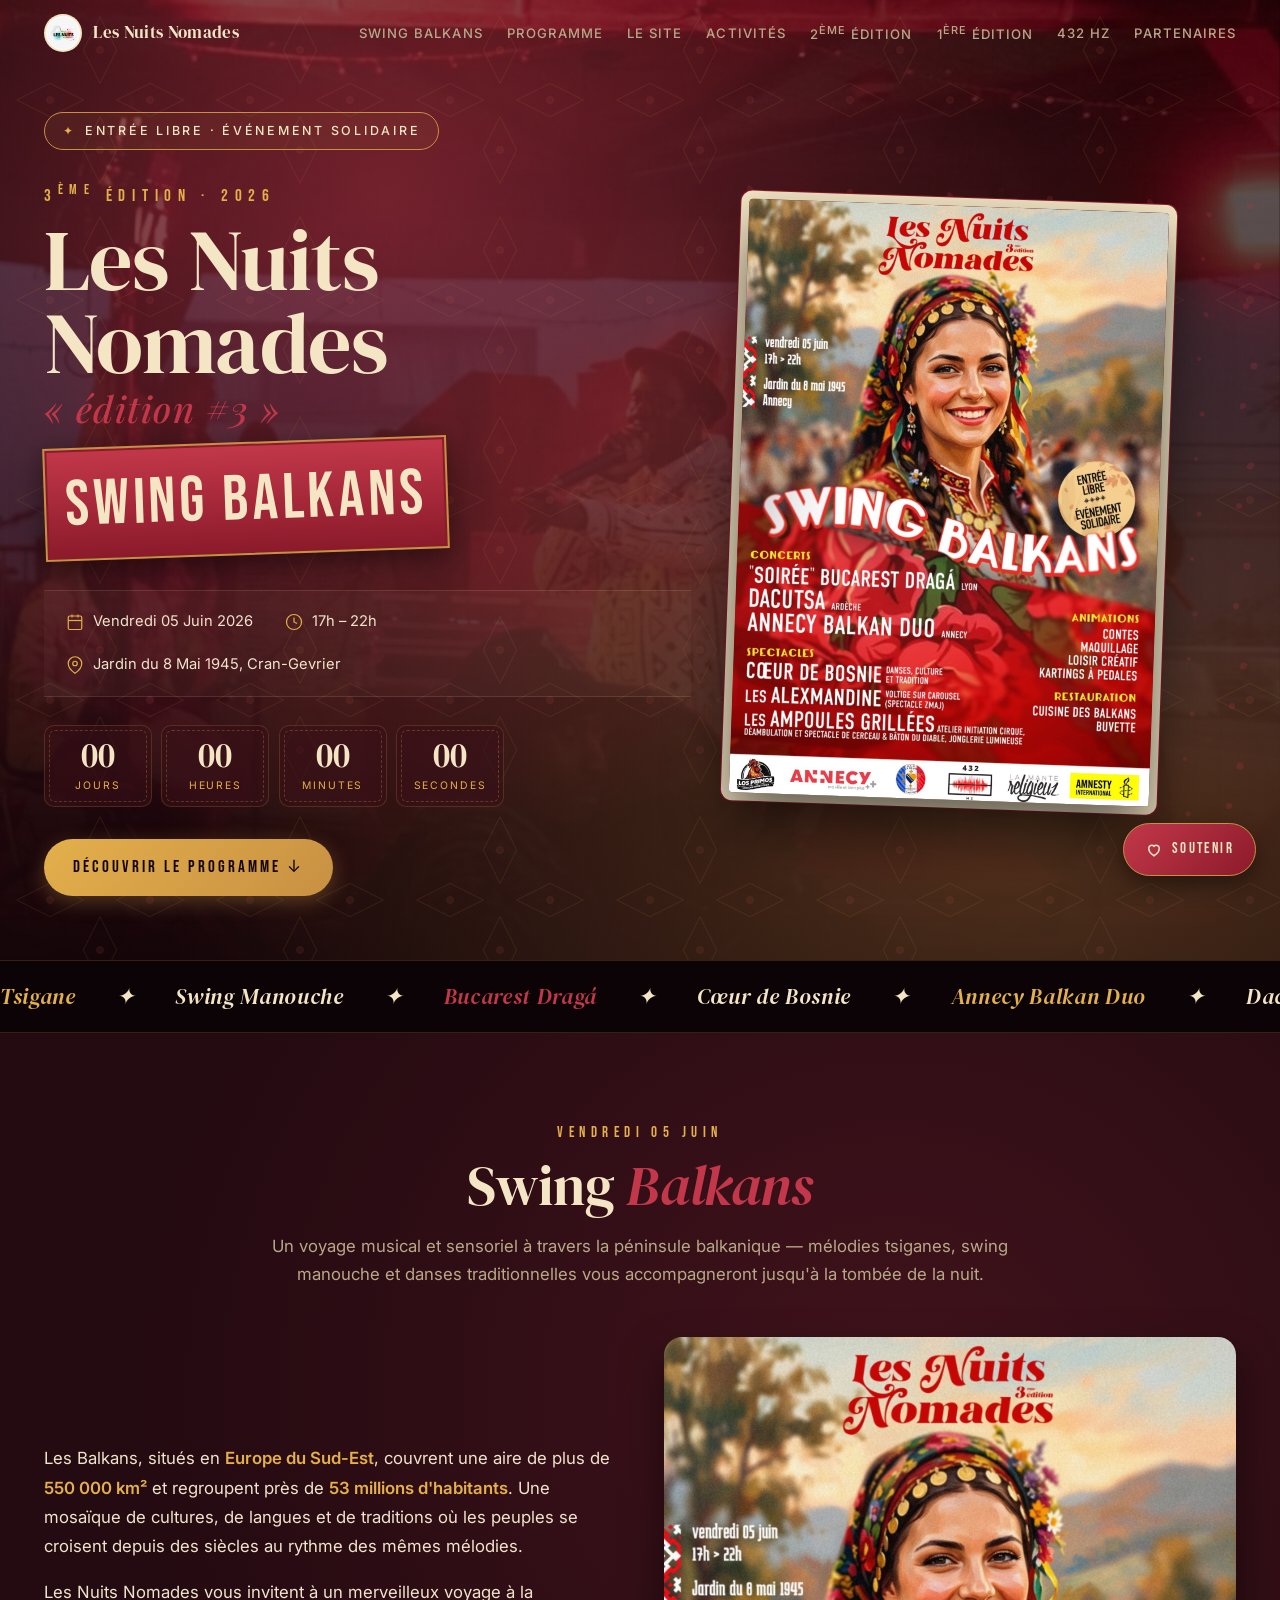
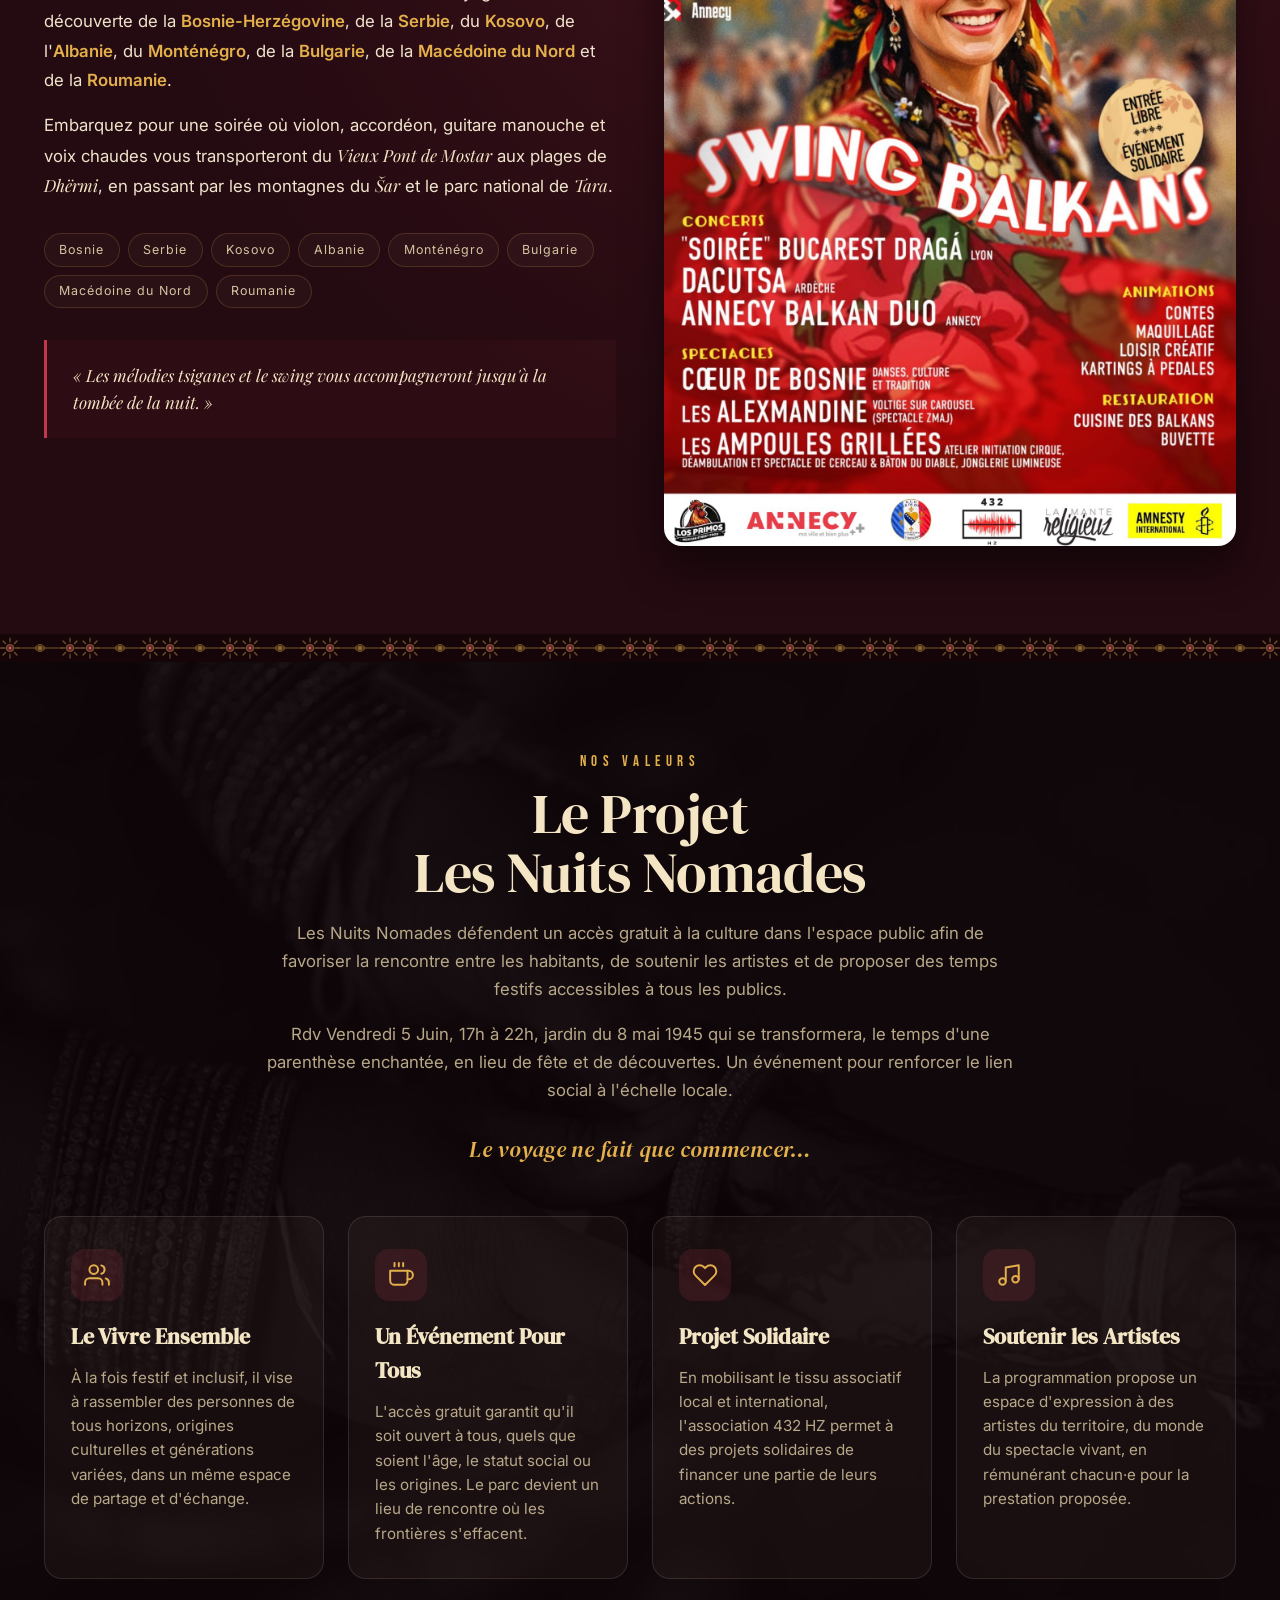
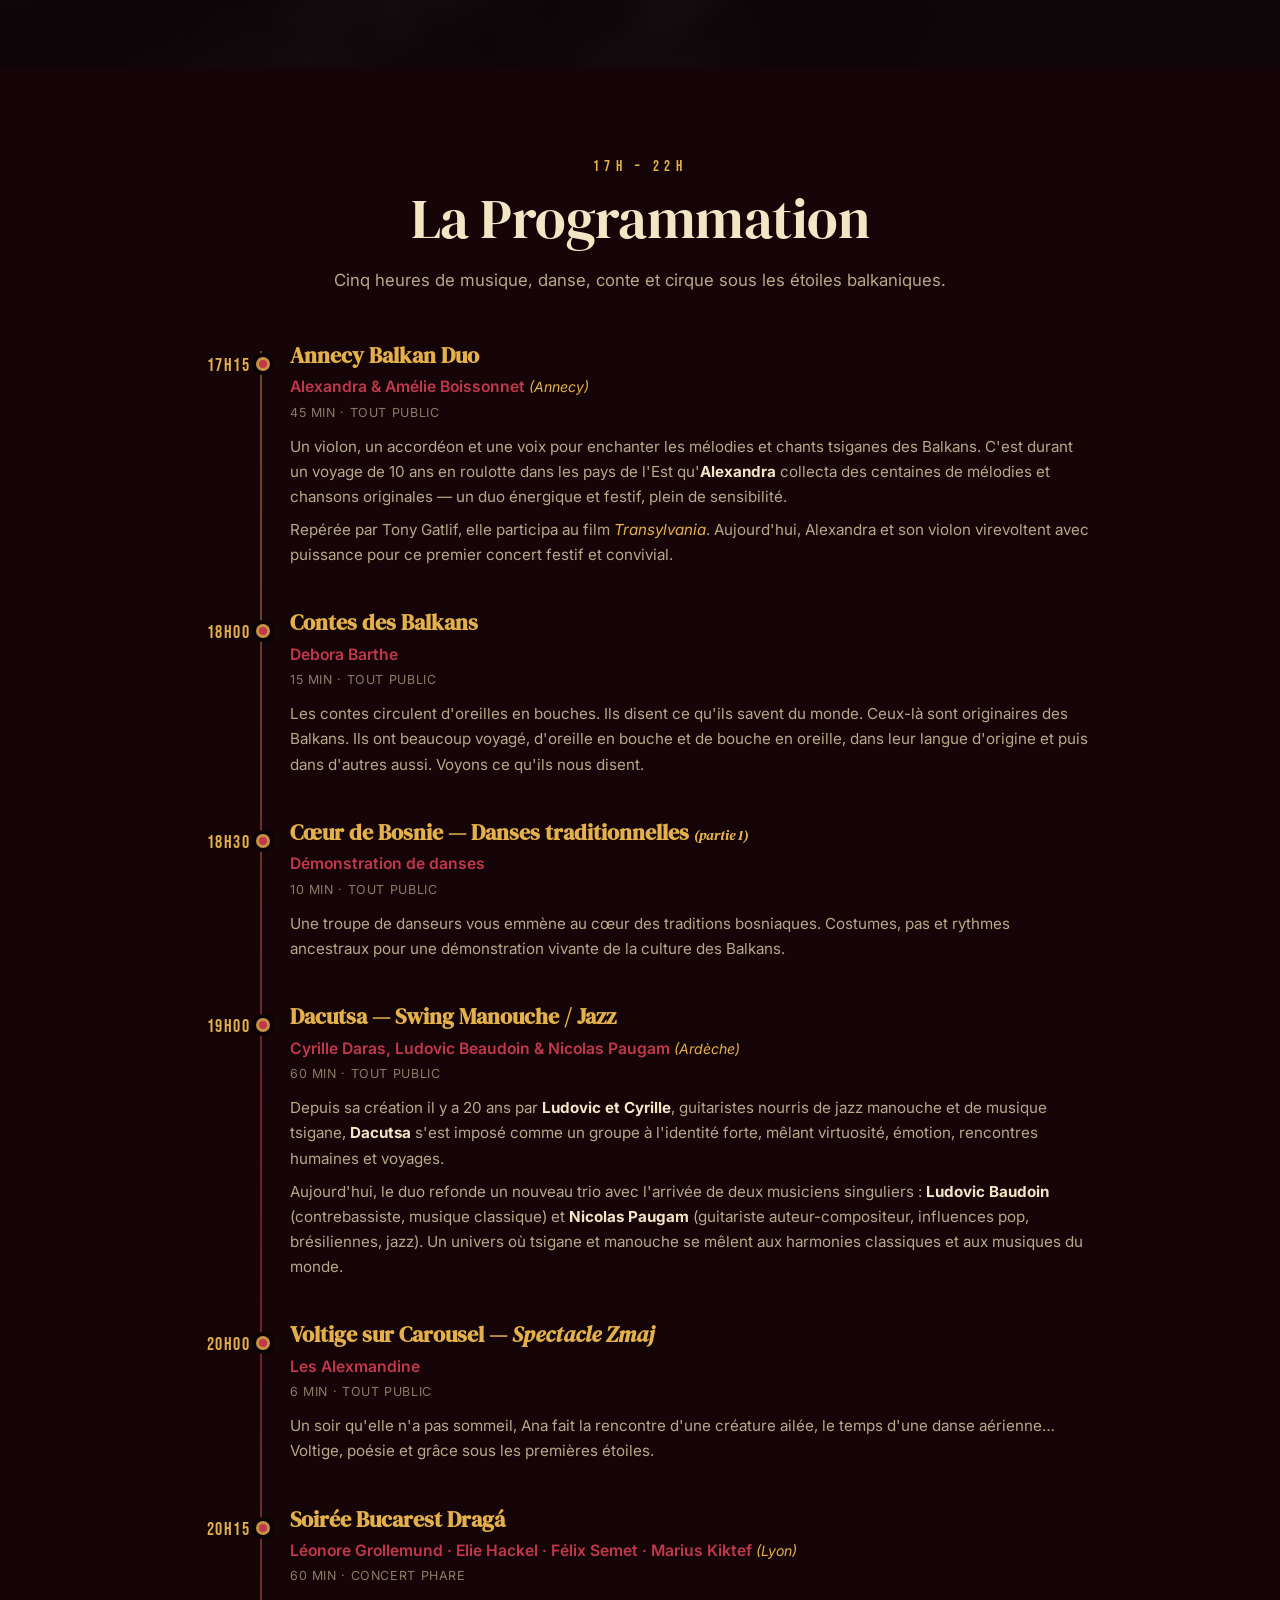
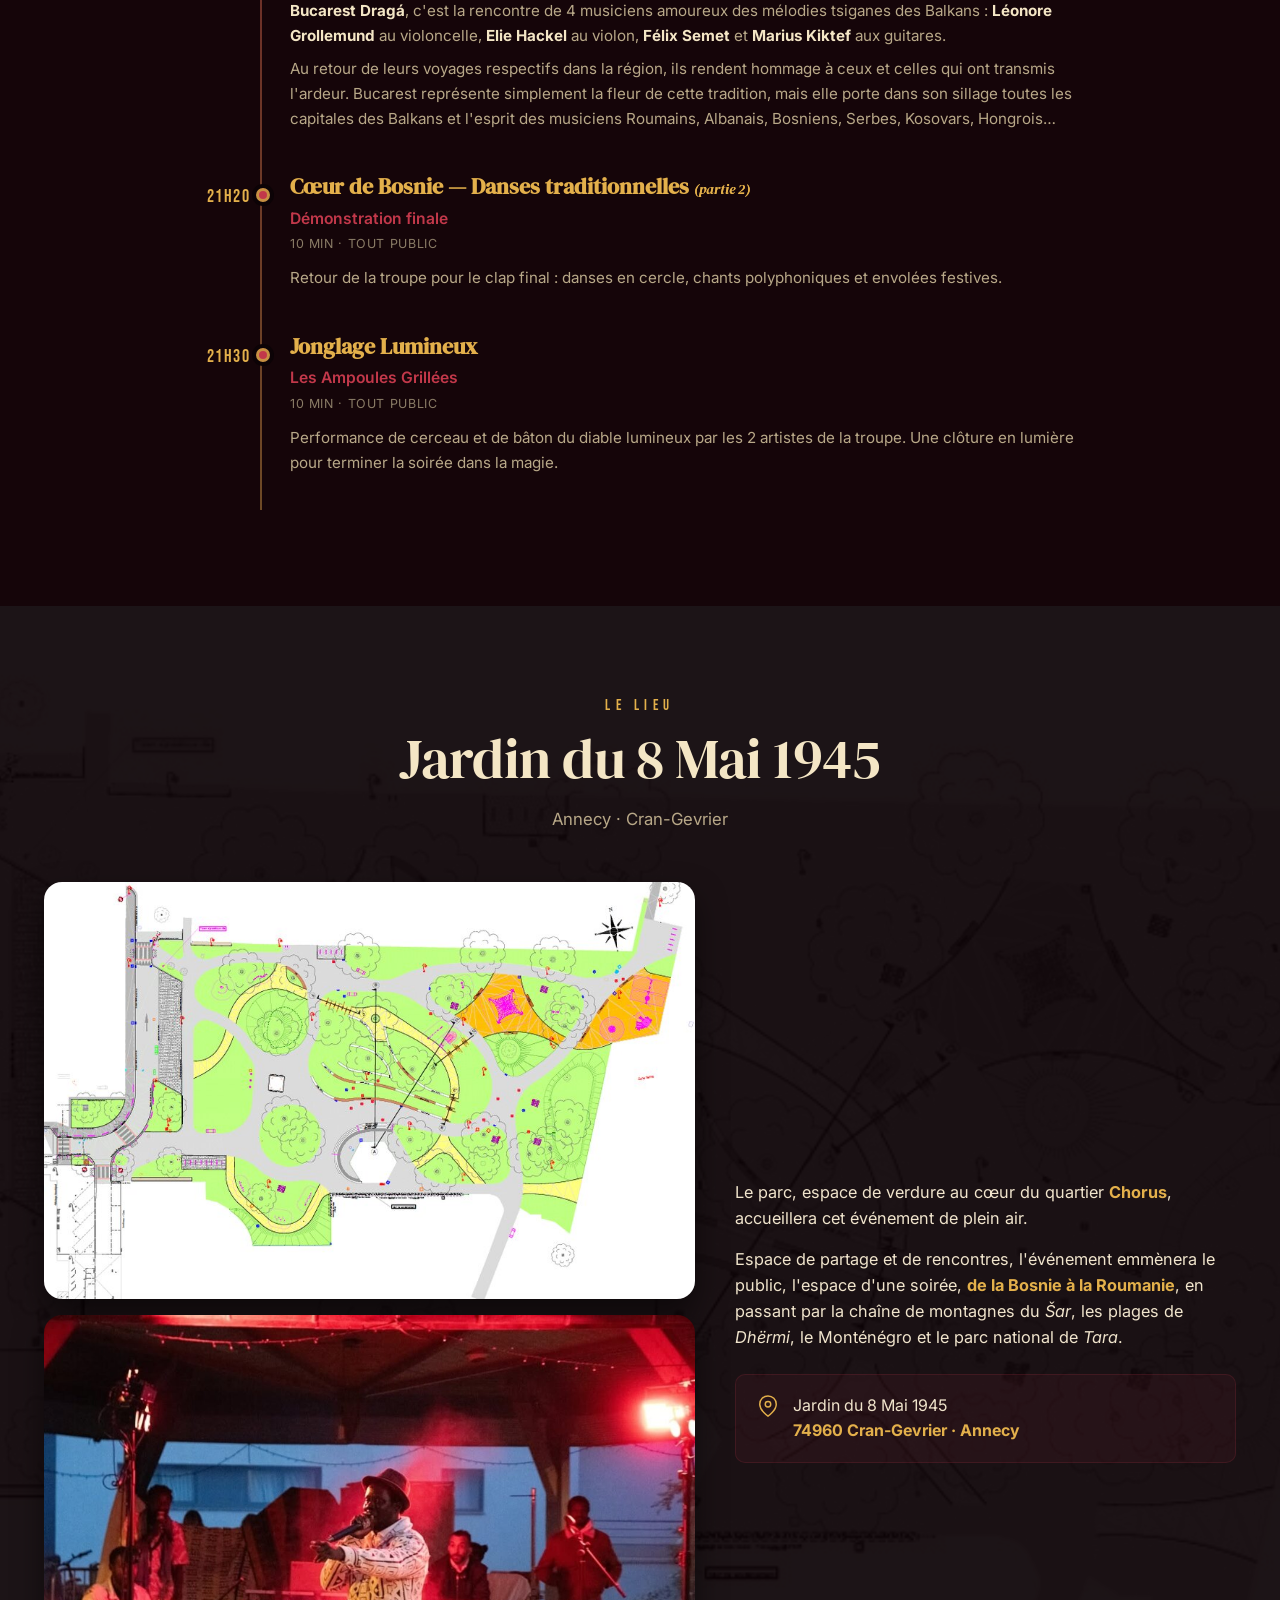
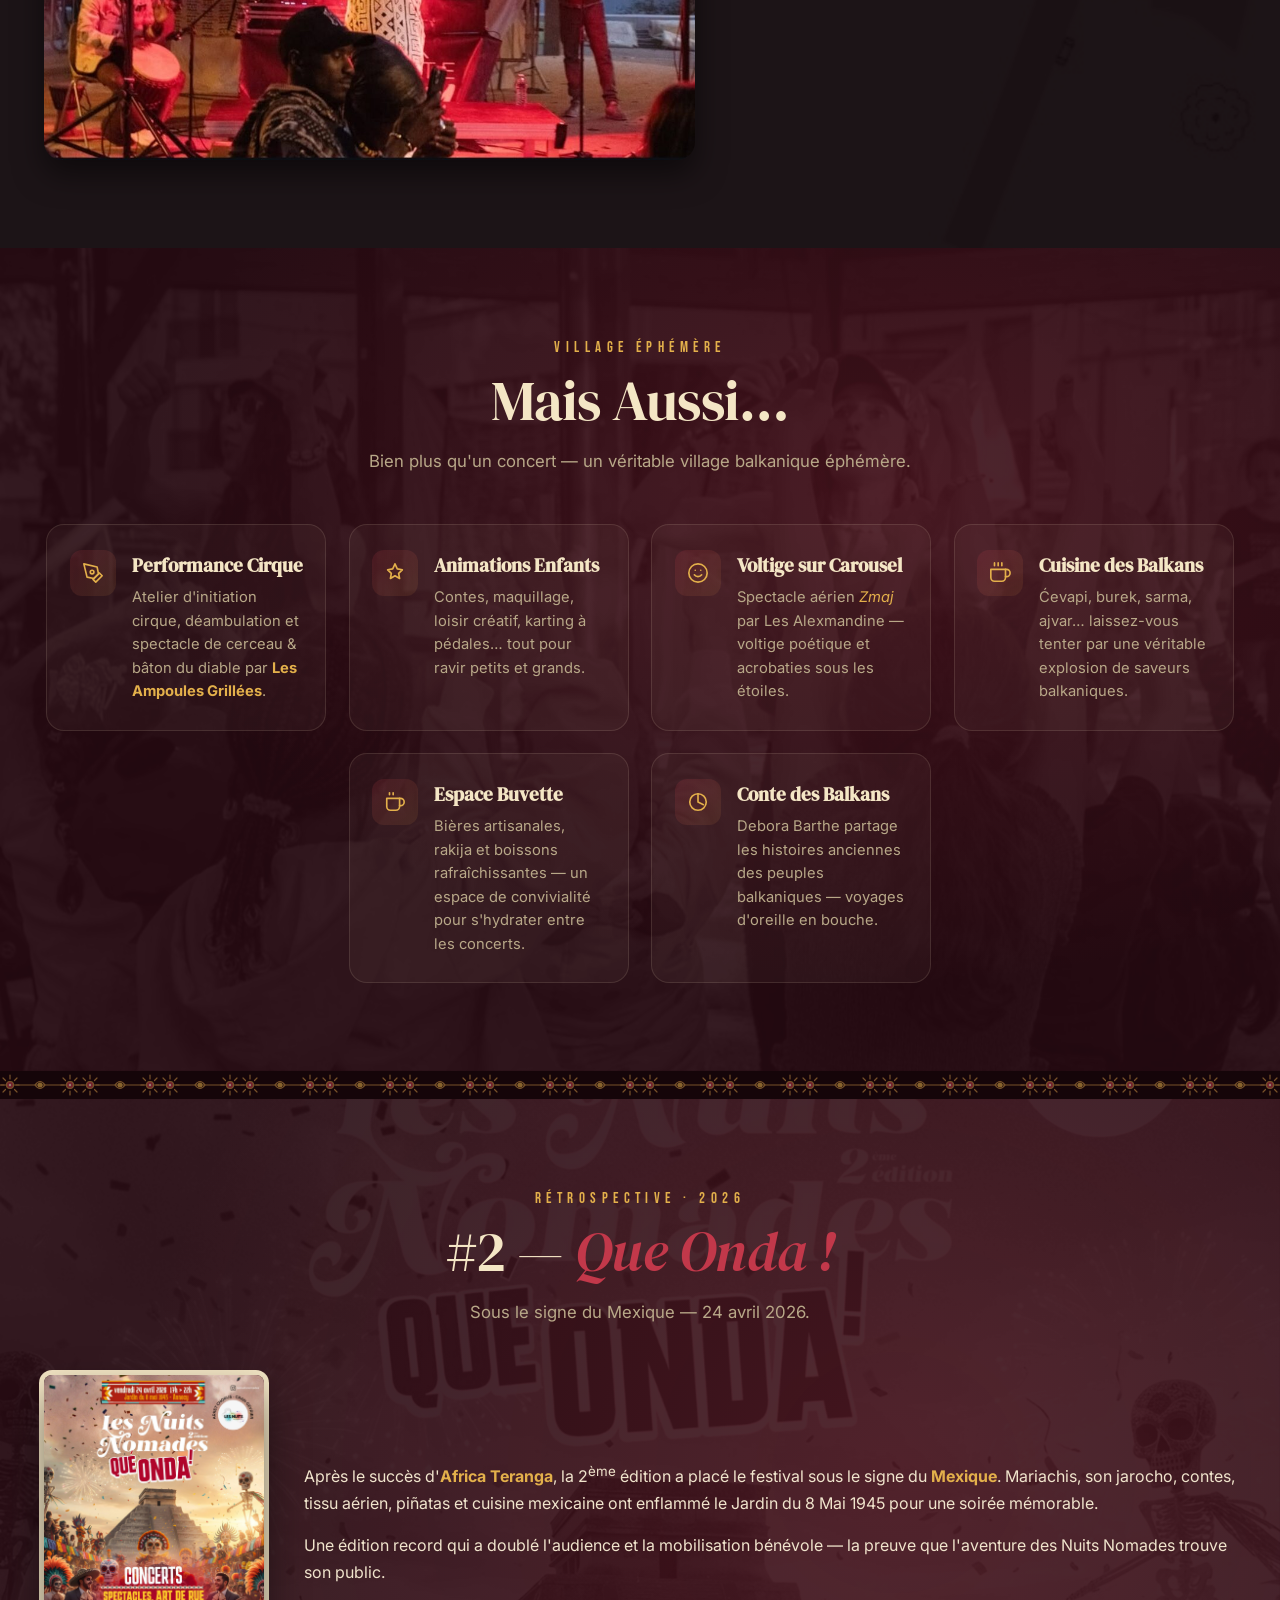
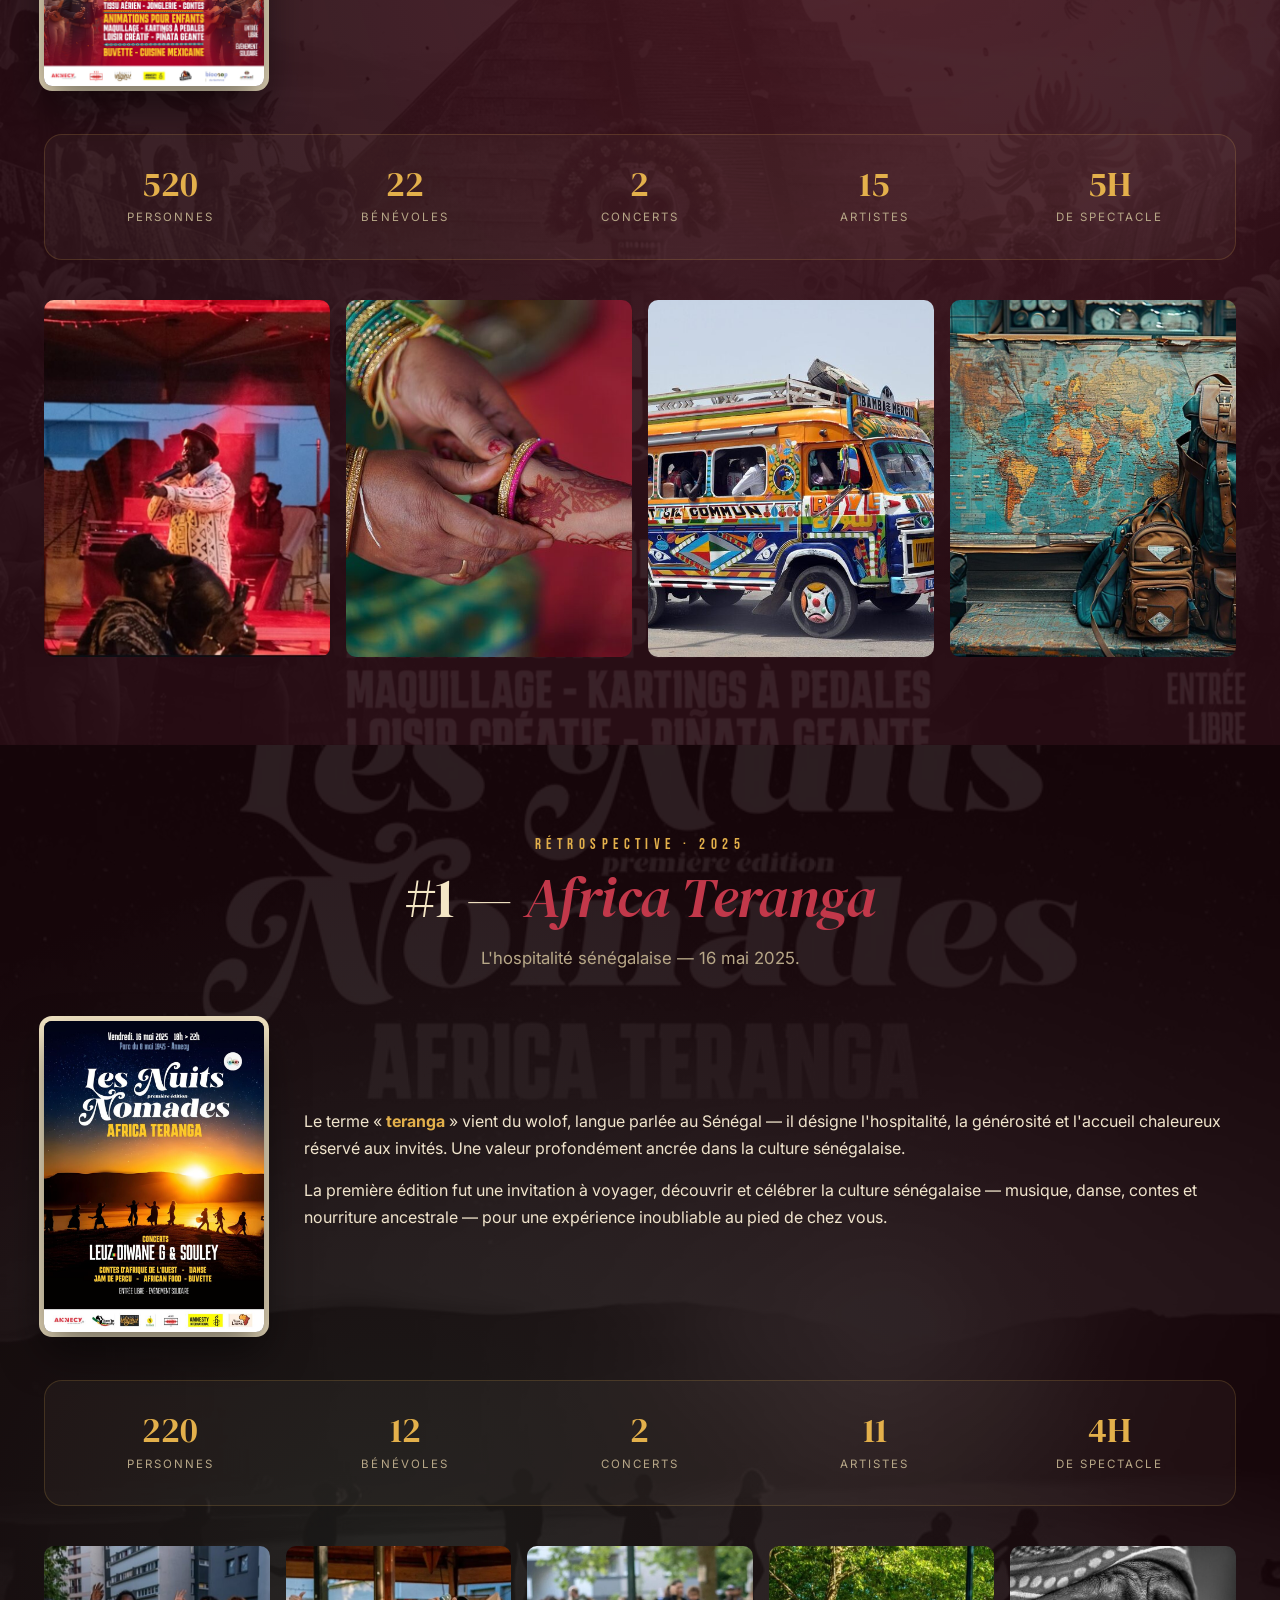
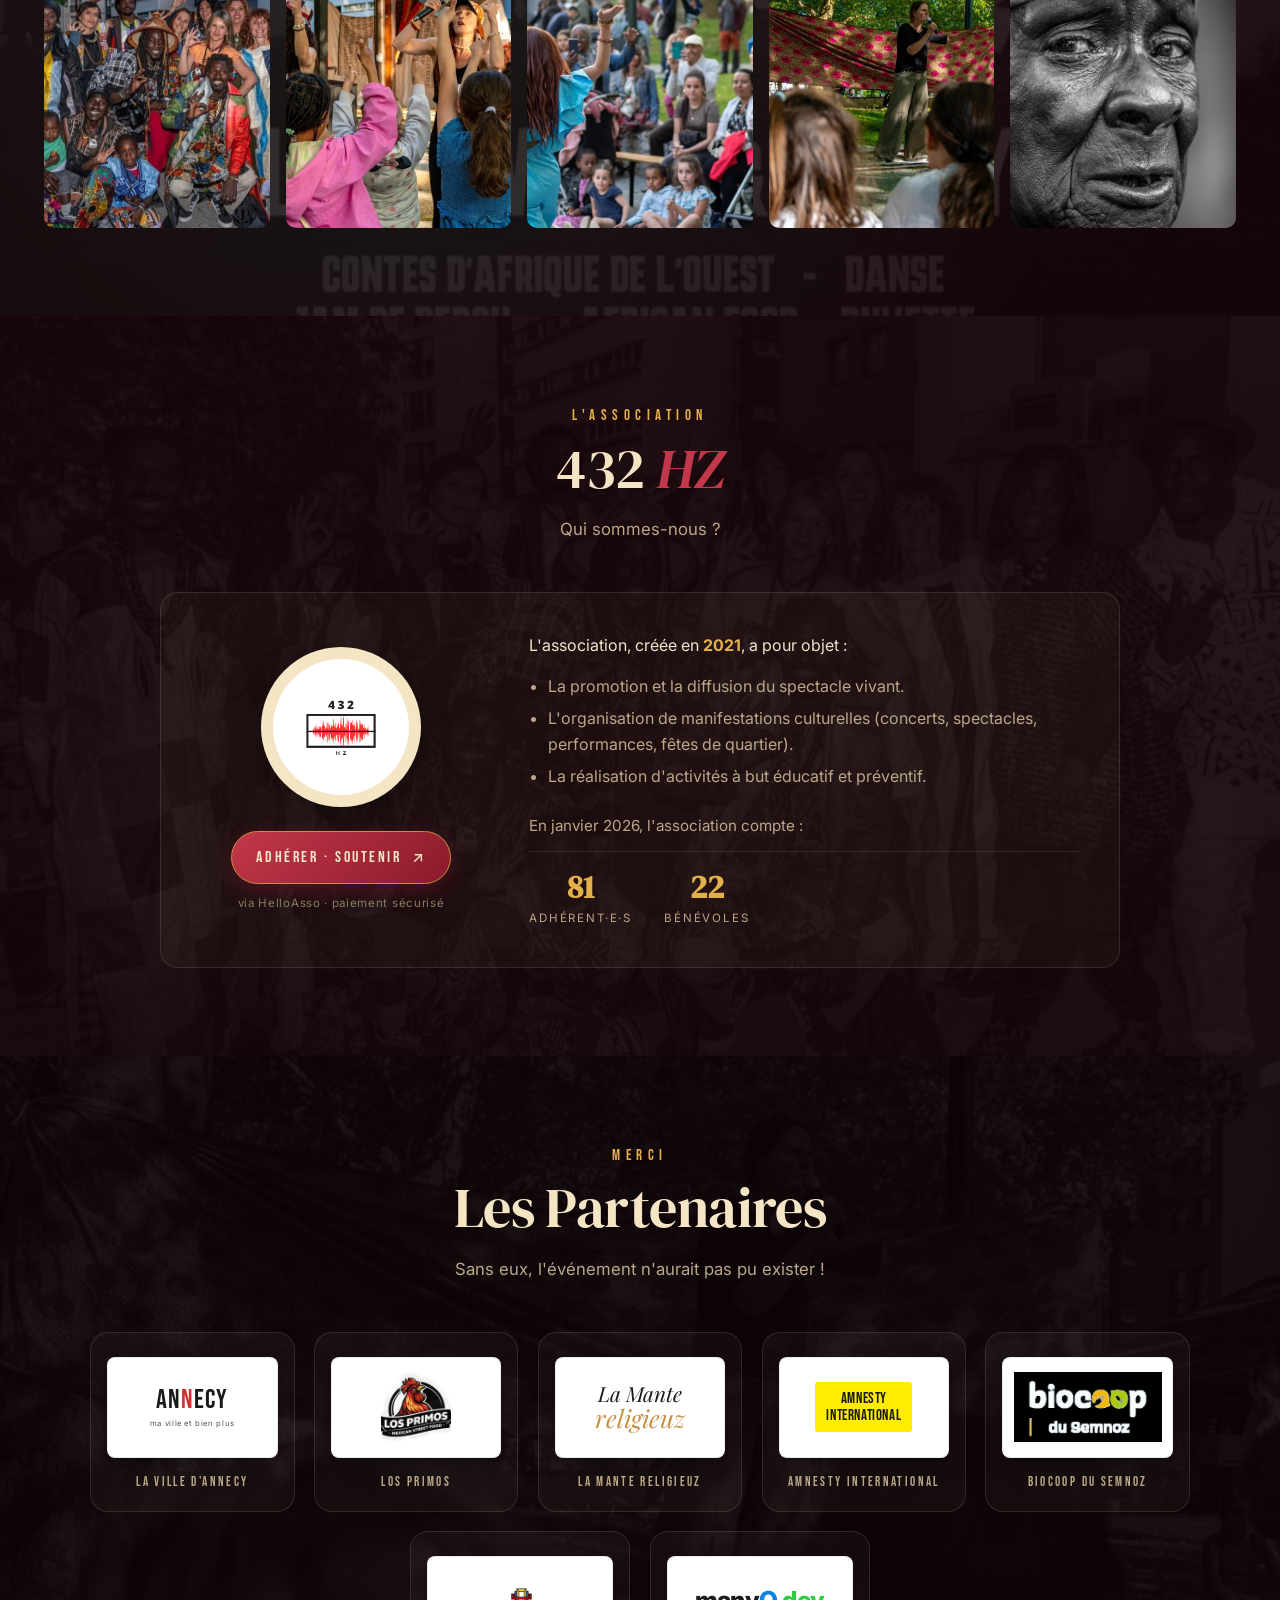
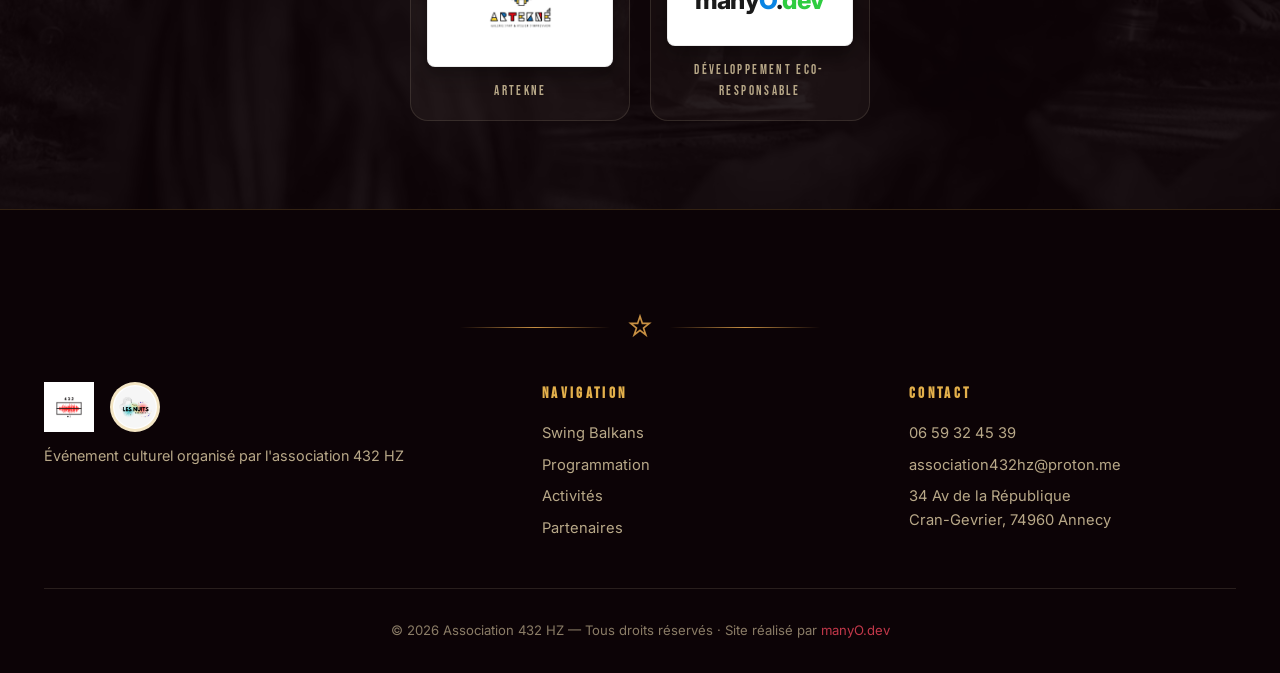
==== commit 34478c21: "Add Amélie Boissonnet to Annecy Balkan Duo artist line Co-Authored-By: Claude Opus 4.7 (1M context) " ====
--- a/index.html
+++ b/index.html
@@ -1526,7 +1526,7 @@
           <div class="tl-item reveal">
             <span class="tl-time">17h15</span>
             <h3 class="tl-title">Annecy Balkan Duo</h3>
-            <p class="tl-artist">Alexandra &amp; son violon <span class="tl-origin">(Annecy)</span></p>
+            <p class="tl-artist">Alexandra &amp; Amélie Boissonnet <span class="tl-origin">(Annecy)</span></p>
             <p class="tl-meta">45 min &middot; Tout public</p>
             <p class="tl-desc">Un violon, un accordéon et une voix pour enchanter les mélodies et chants tsiganes des Balkans. C'est durant un voyage de 10 ans en roulotte dans les pays de l'Est qu'<strong>Alexandra</strong> collecta des centaines de mélodies et chansons originales — un duo énergique et festif, plein de sensibilité.</p>
             <p class="tl-desc">Repérée par Tony Gatlif, elle participa au film <em>Transylvania</em>. Aujourd'hui, Alexandra et son violon virevoltent avec puissance pour ce premier concert festif et convivial.</p>
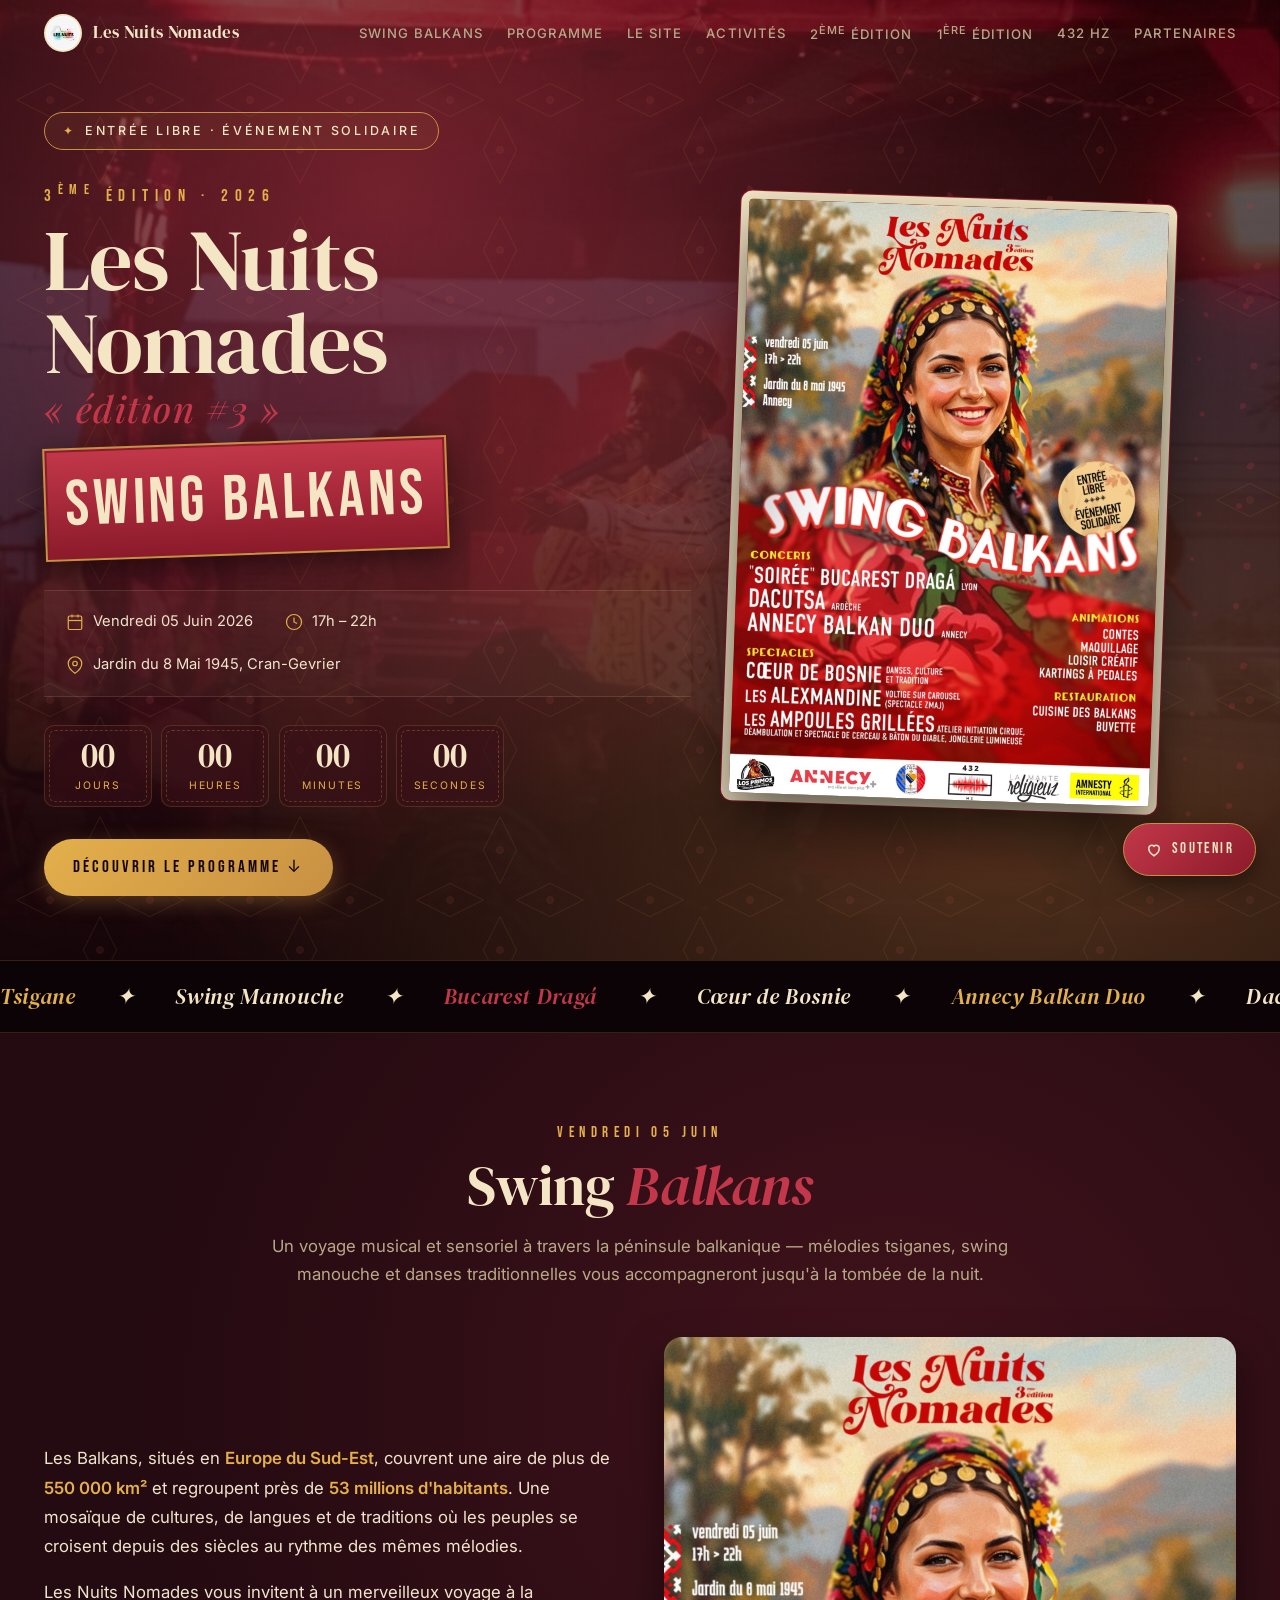
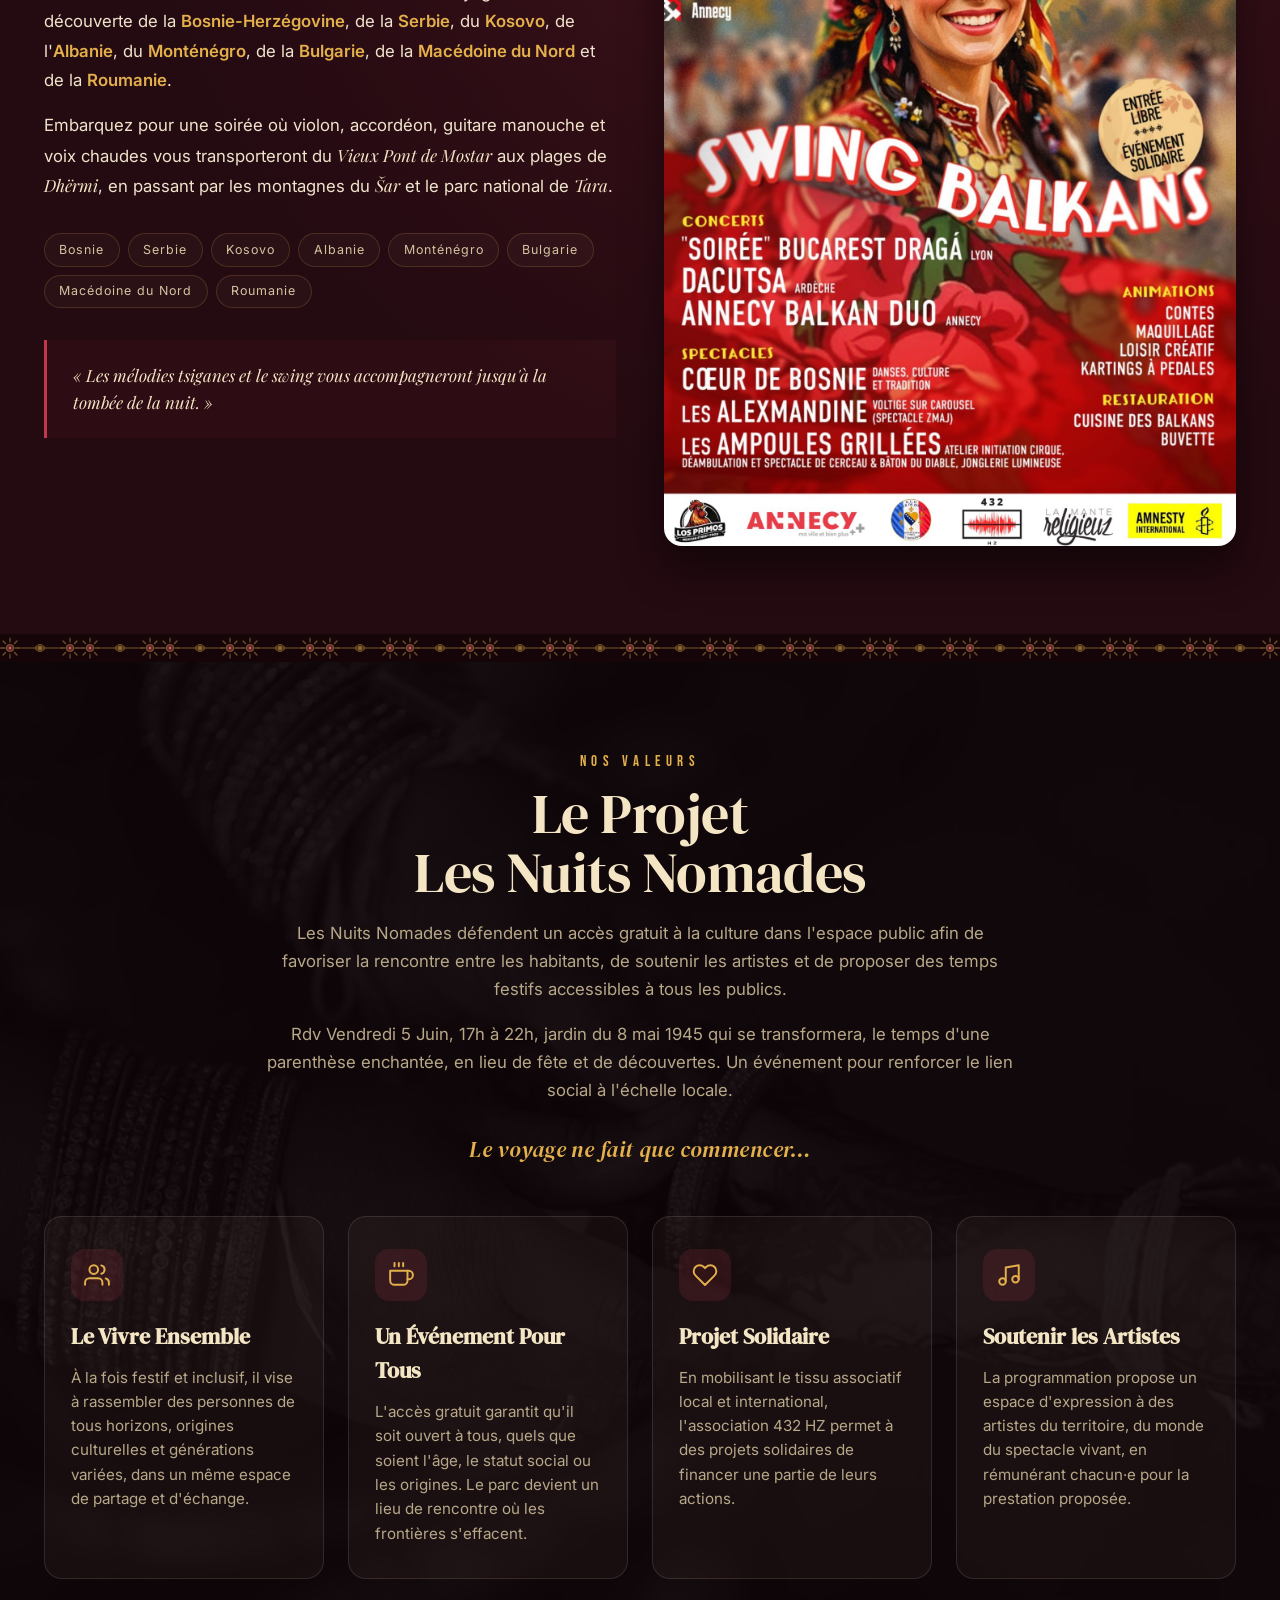
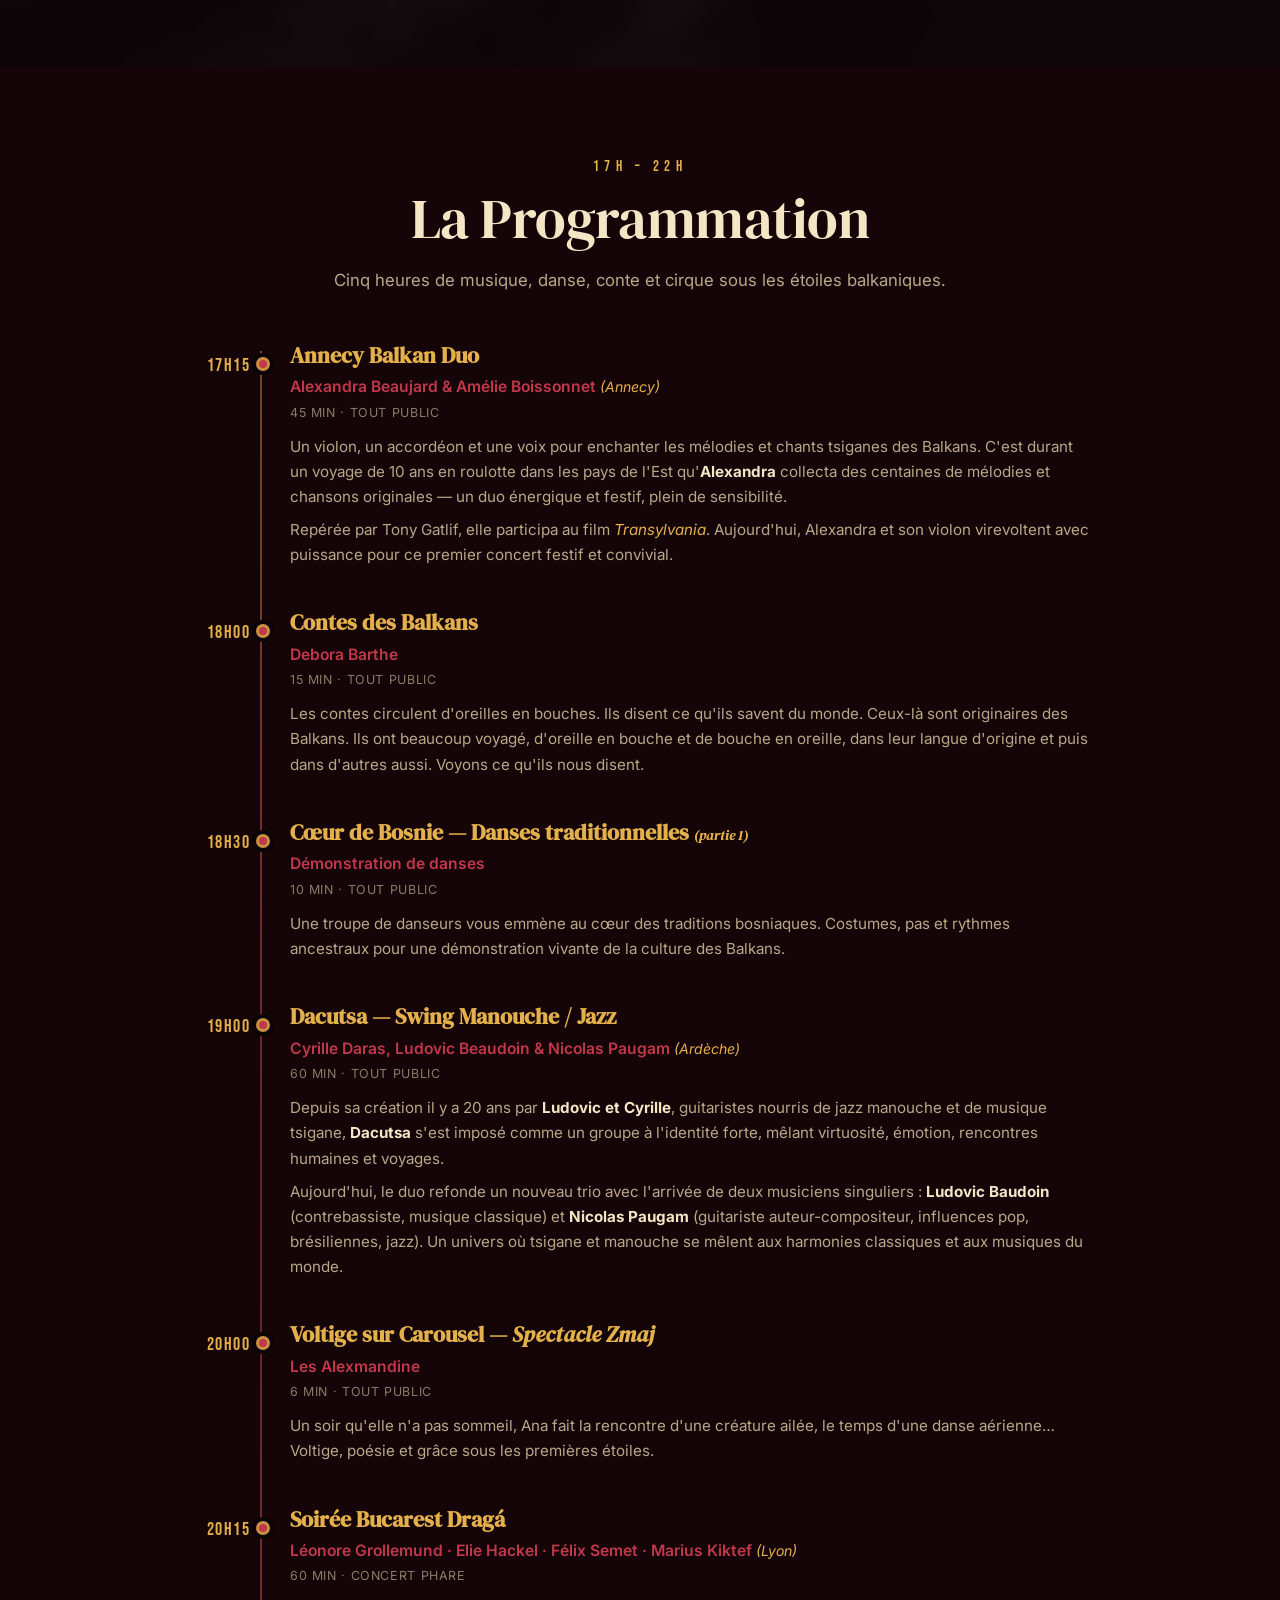
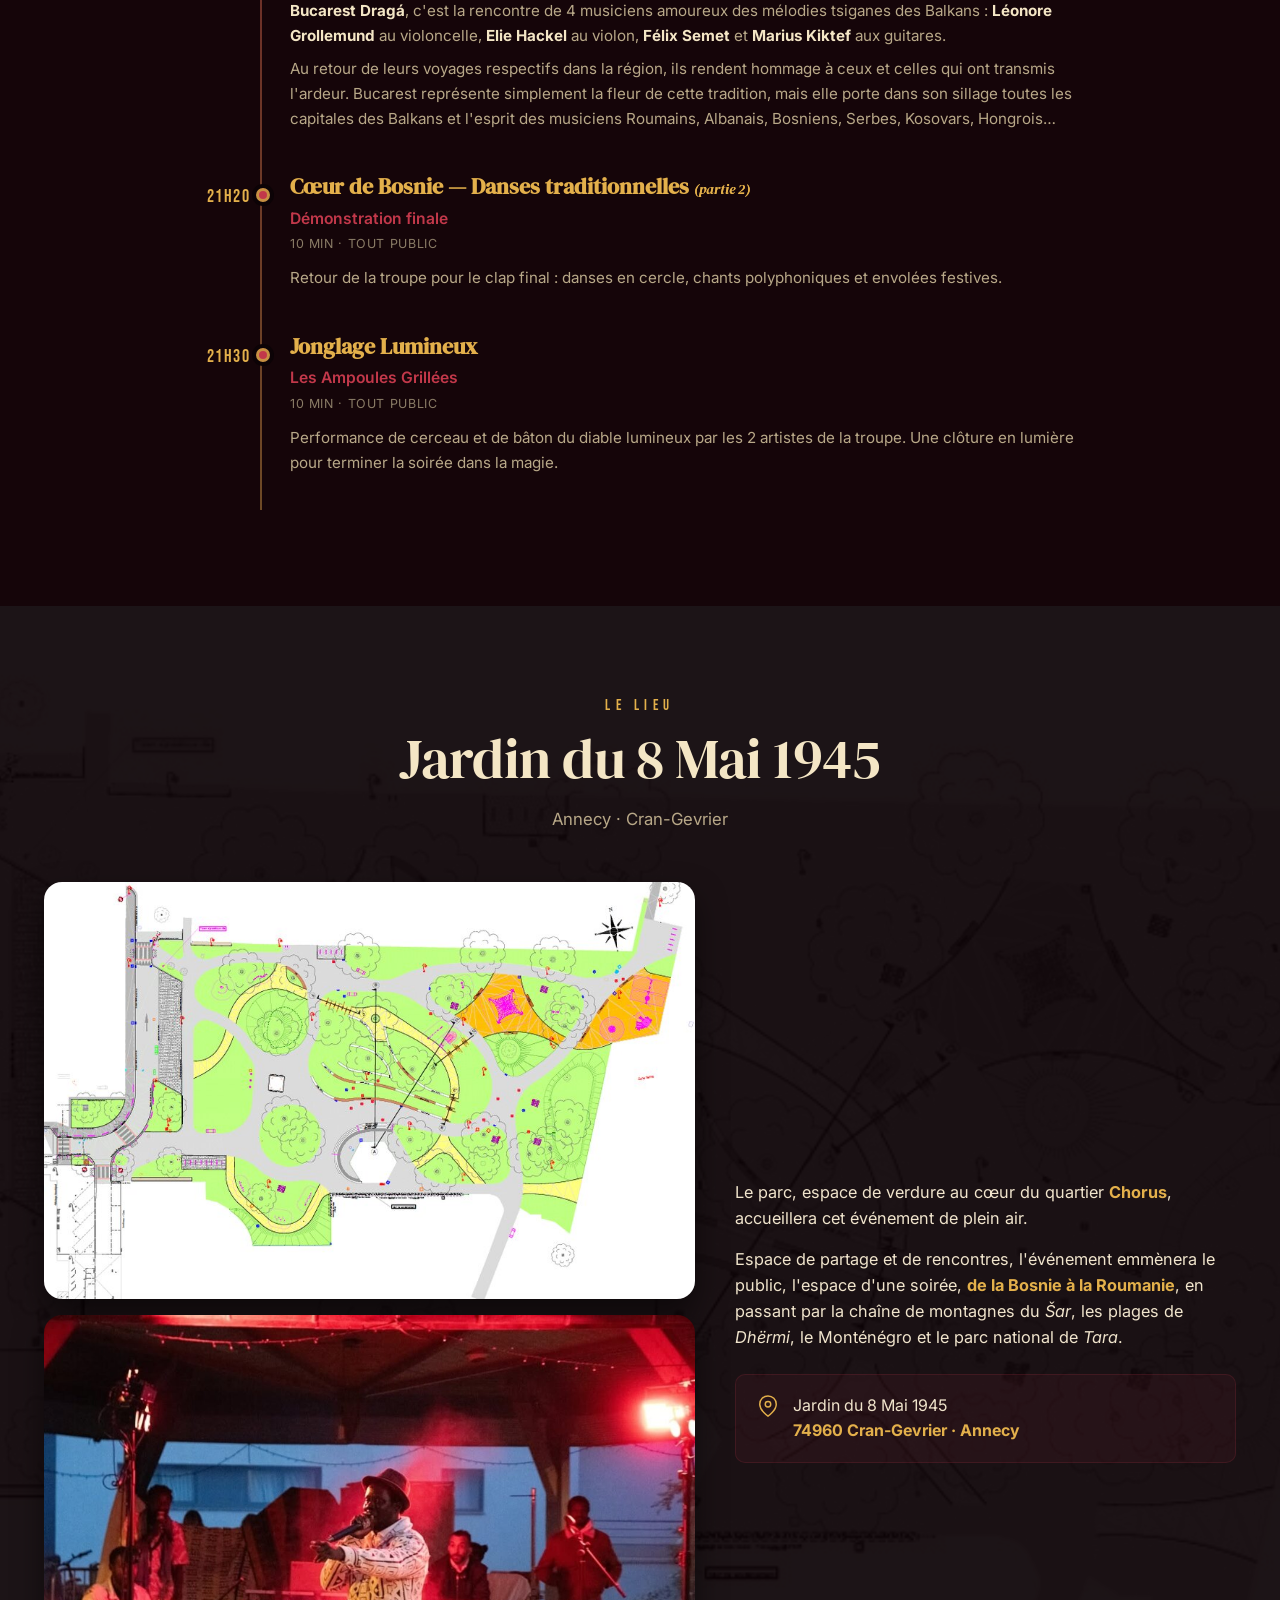
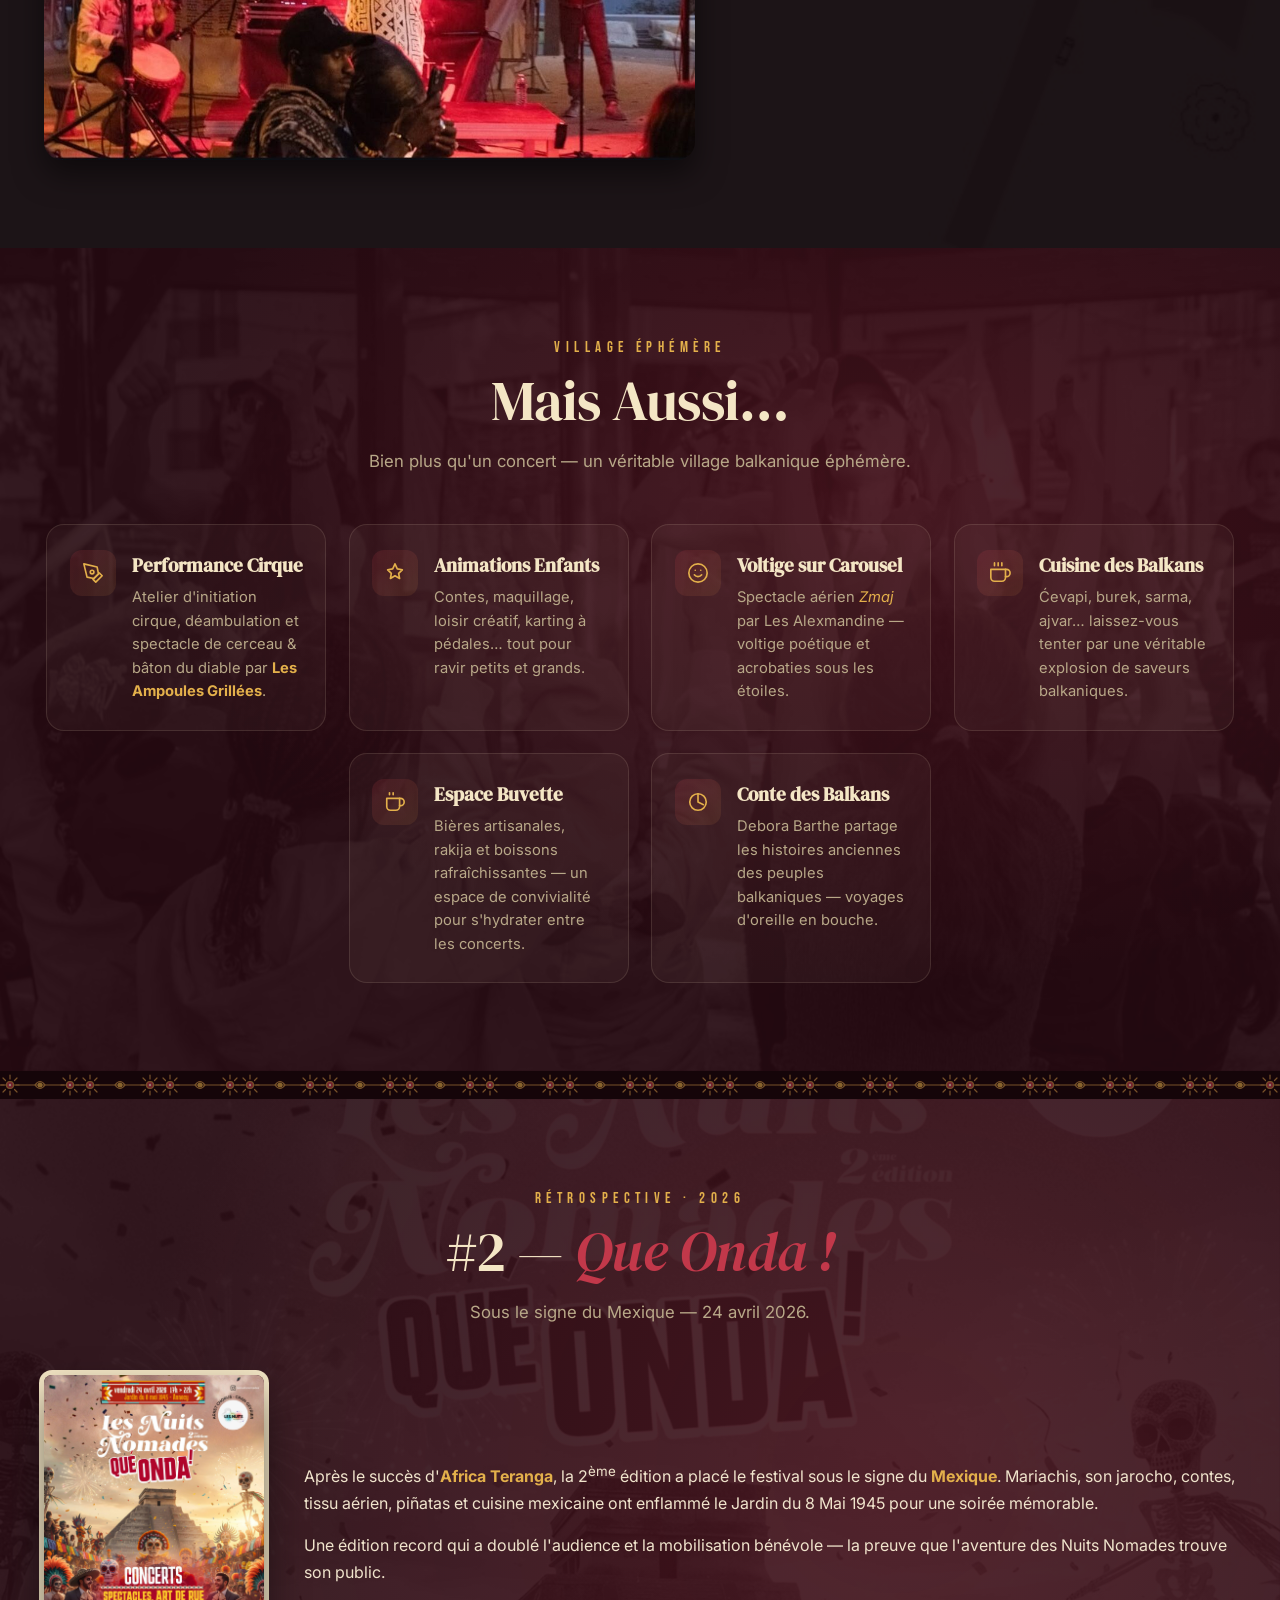
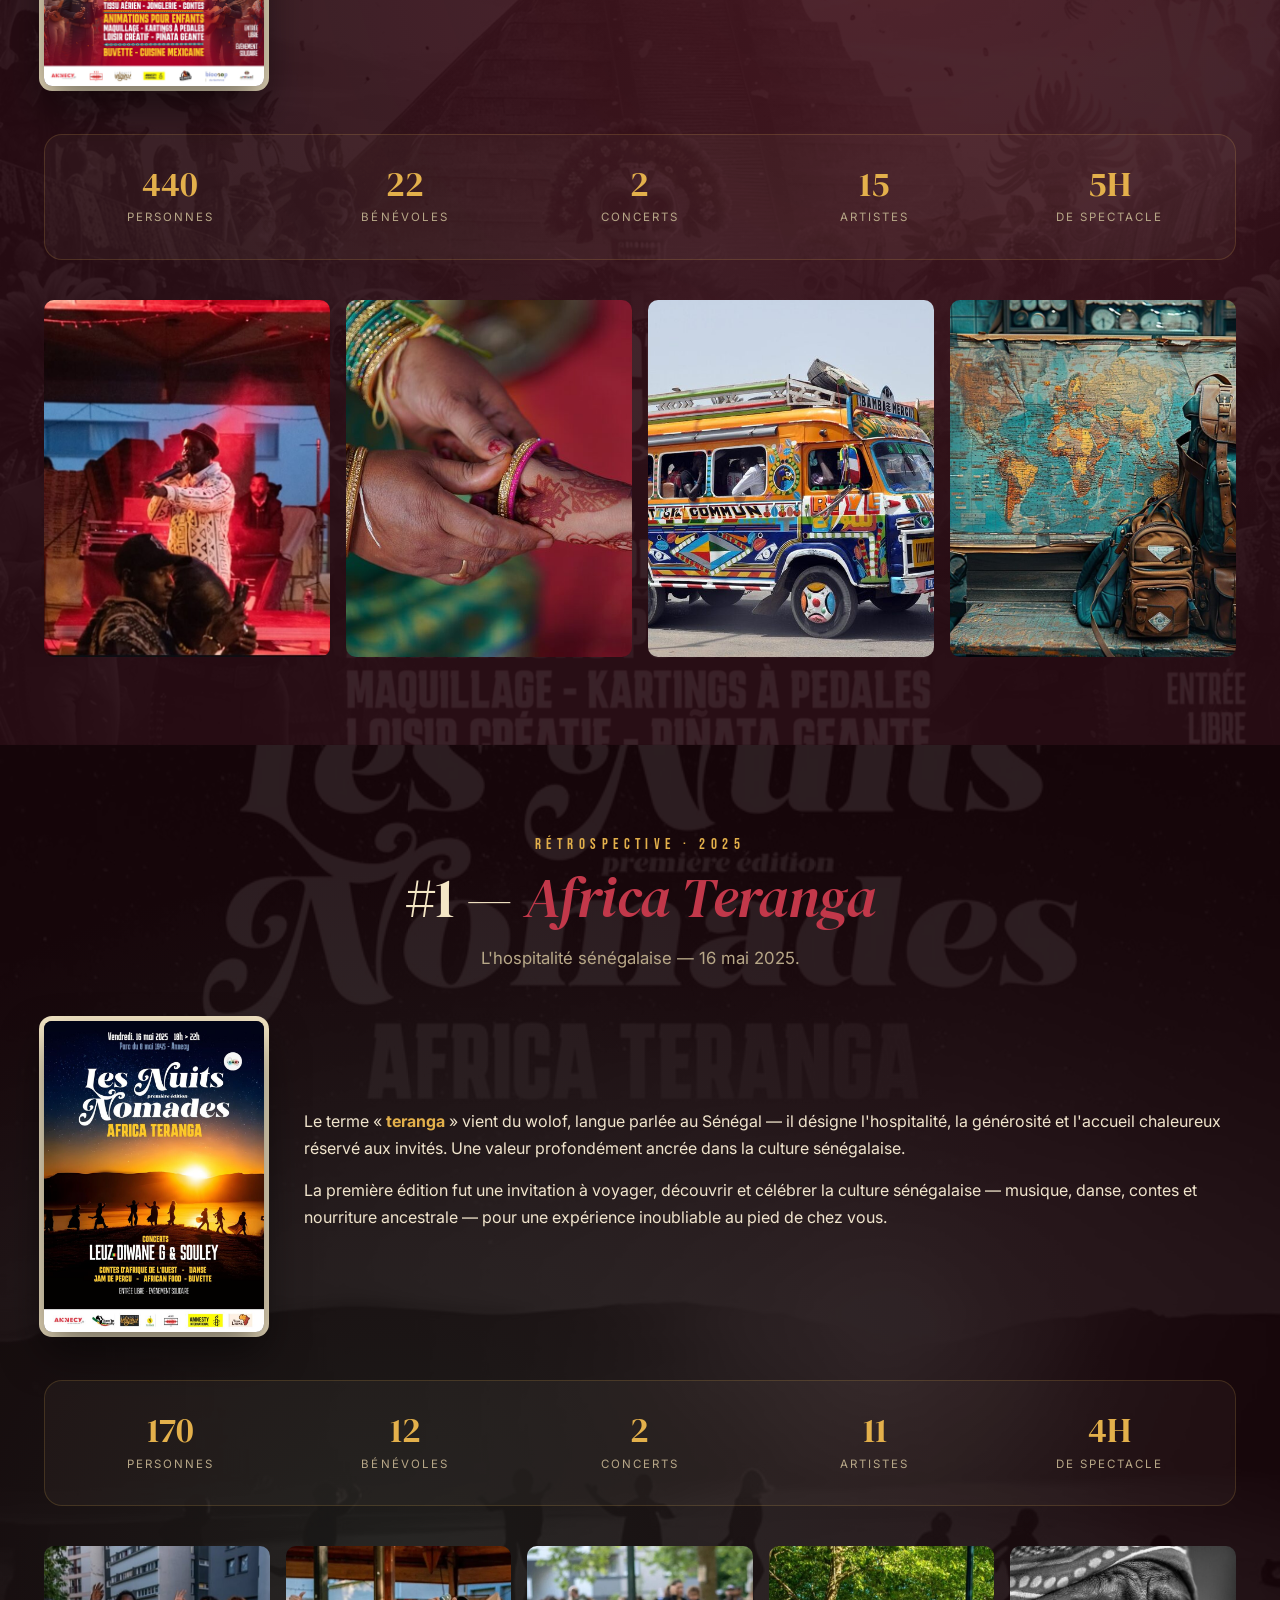
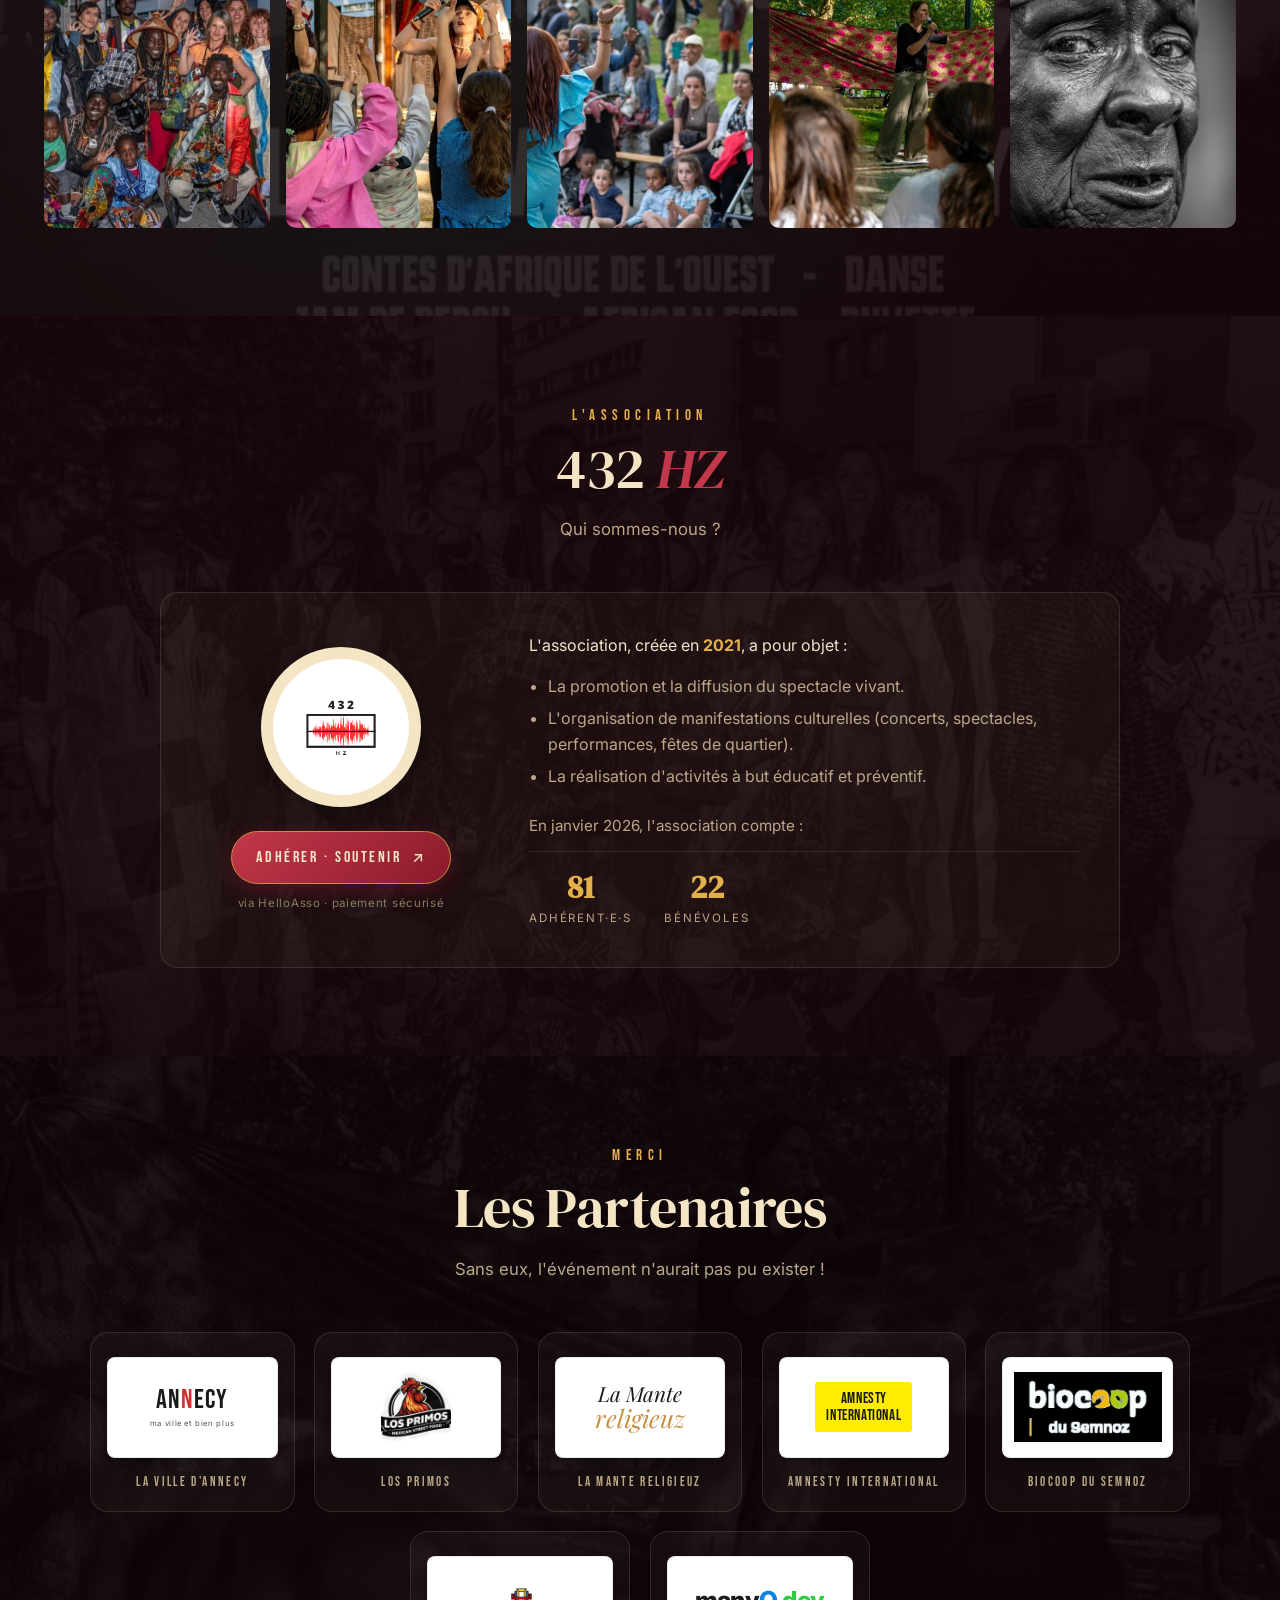
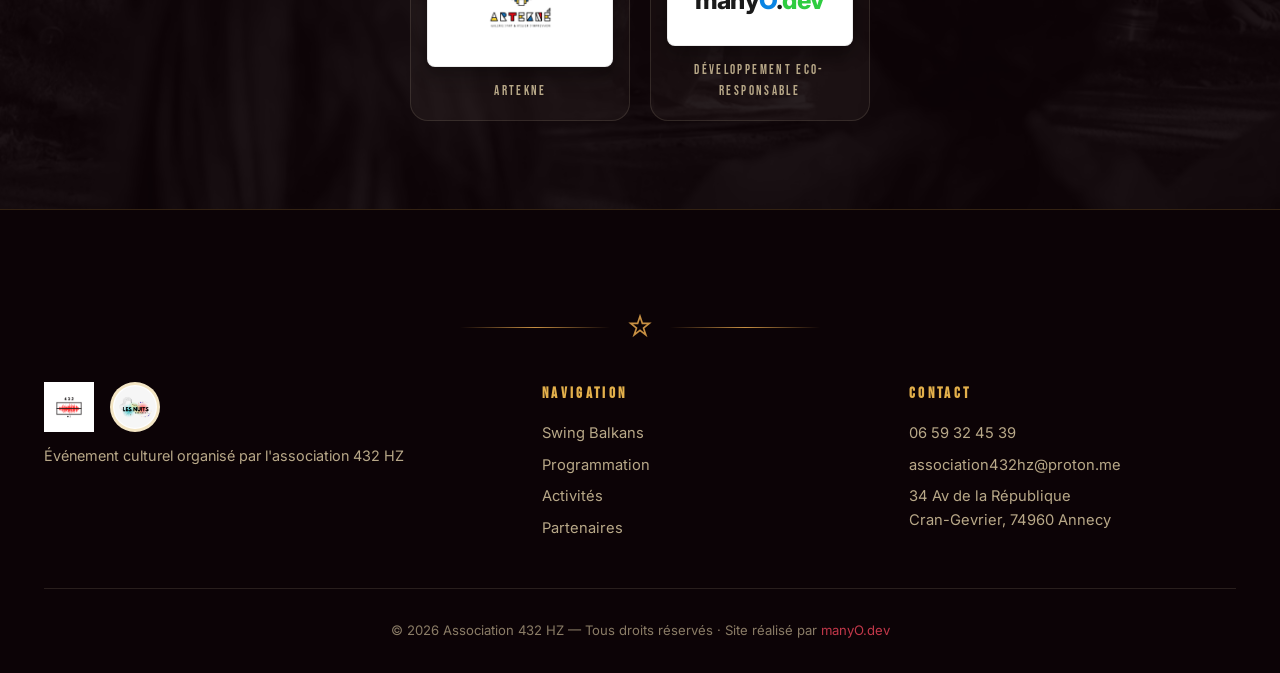
==== commit 6f4a32b9: "Add Alexandra's last name (Beaujard) to Annecy Balkan Duo artist line Co-Authored-By: Claude Opus 4." ====
--- a/index.html
+++ b/index.html
@@ -1526,7 +1526,7 @@
           <div class="tl-item reveal">
             <span class="tl-time">17h15</span>
             <h3 class="tl-title">Annecy Balkan Duo</h3>
-            <p class="tl-artist">Alexandra &amp; Amélie Boissonnet <span class="tl-origin">(Annecy)</span></p>
+            <p class="tl-artist">Alexandra Beaujard &amp; Amélie Boissonnet <span class="tl-origin">(Annecy)</span></p>
             <p class="tl-meta">45 min &middot; Tout public</p>
             <p class="tl-desc">Un violon, un accordéon et une voix pour enchanter les mélodies et chants tsiganes des Balkans. C'est durant un voyage de 10 ans en roulotte dans les pays de l'Est qu'<strong>Alexandra</strong> collecta des centaines de mélodies et chansons originales — un duo énergique et festif, plein de sensibilité.</p>
             <p class="tl-desc">Repérée par Tony Gatlif, elle participa au film <em>Transylvania</em>. Aujourd'hui, Alexandra et son violon virevoltent avec puissance pour ce premier concert festif et convivial.</p>
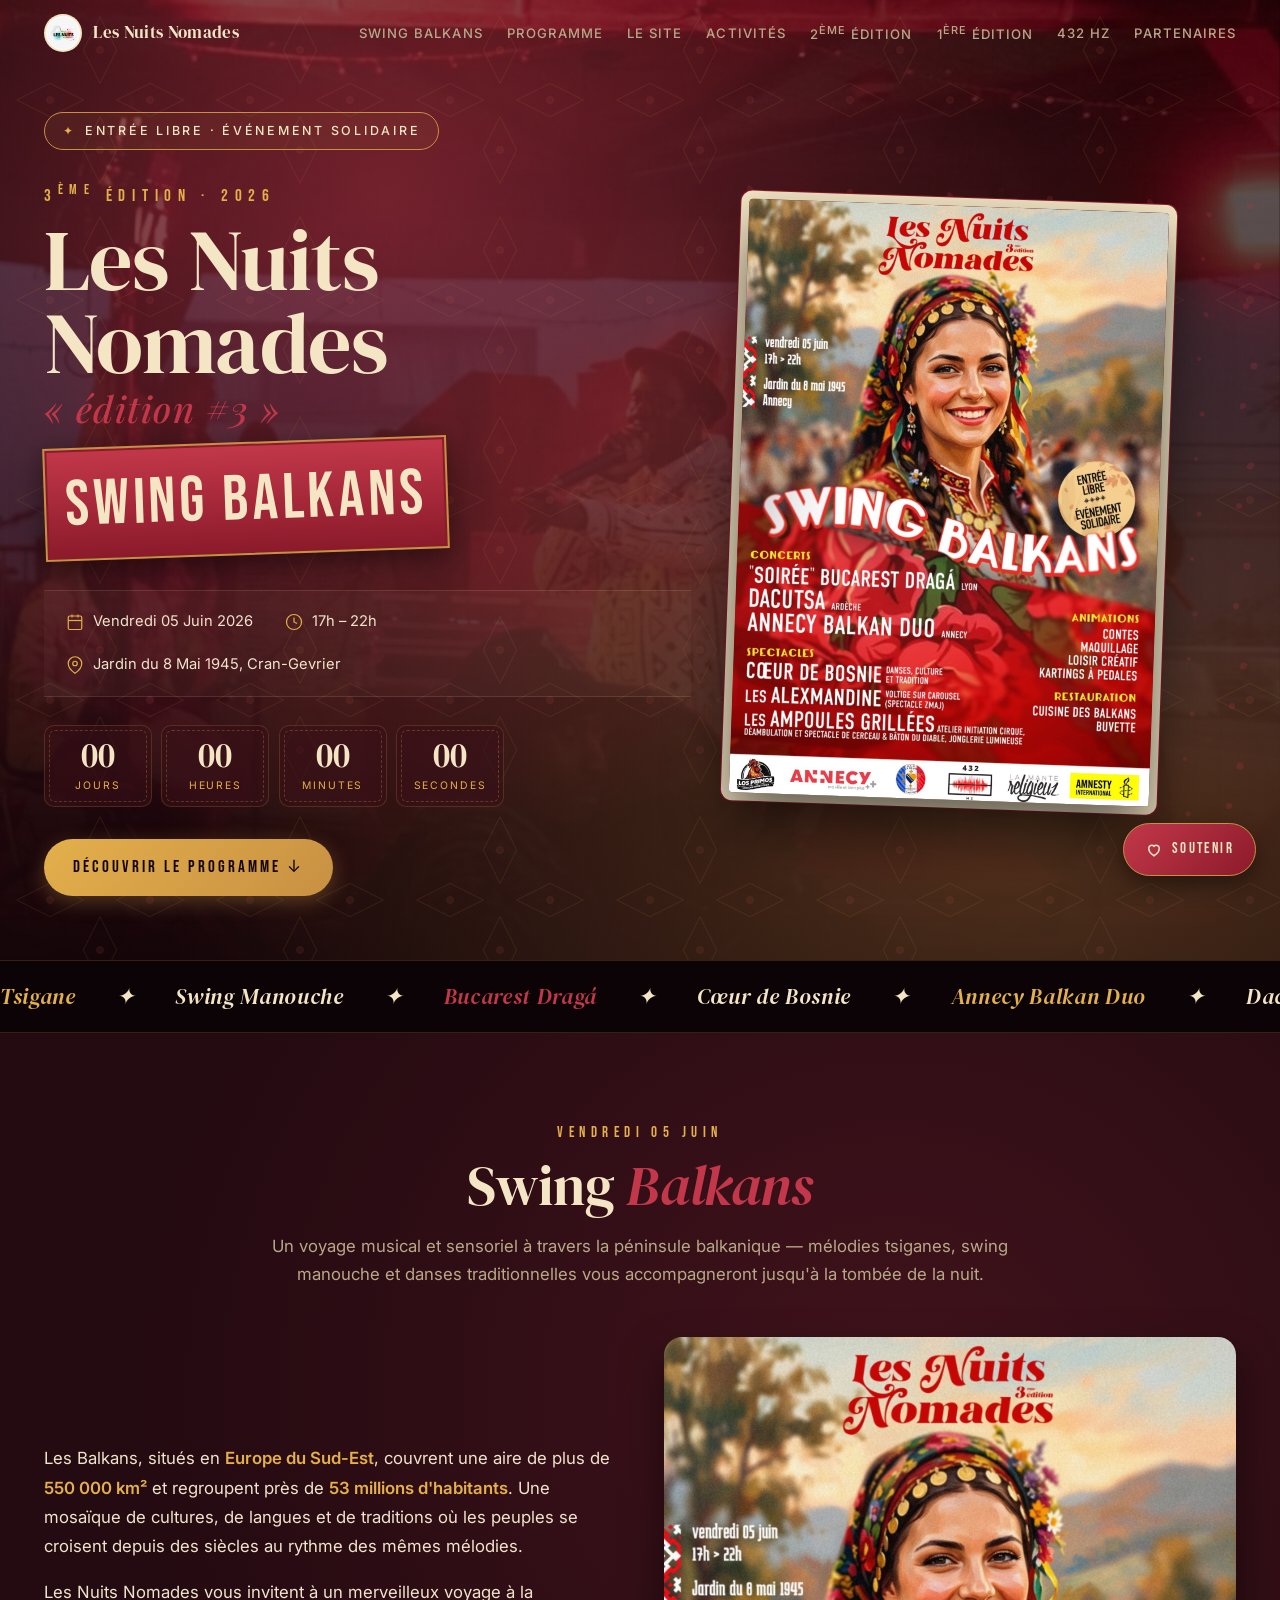
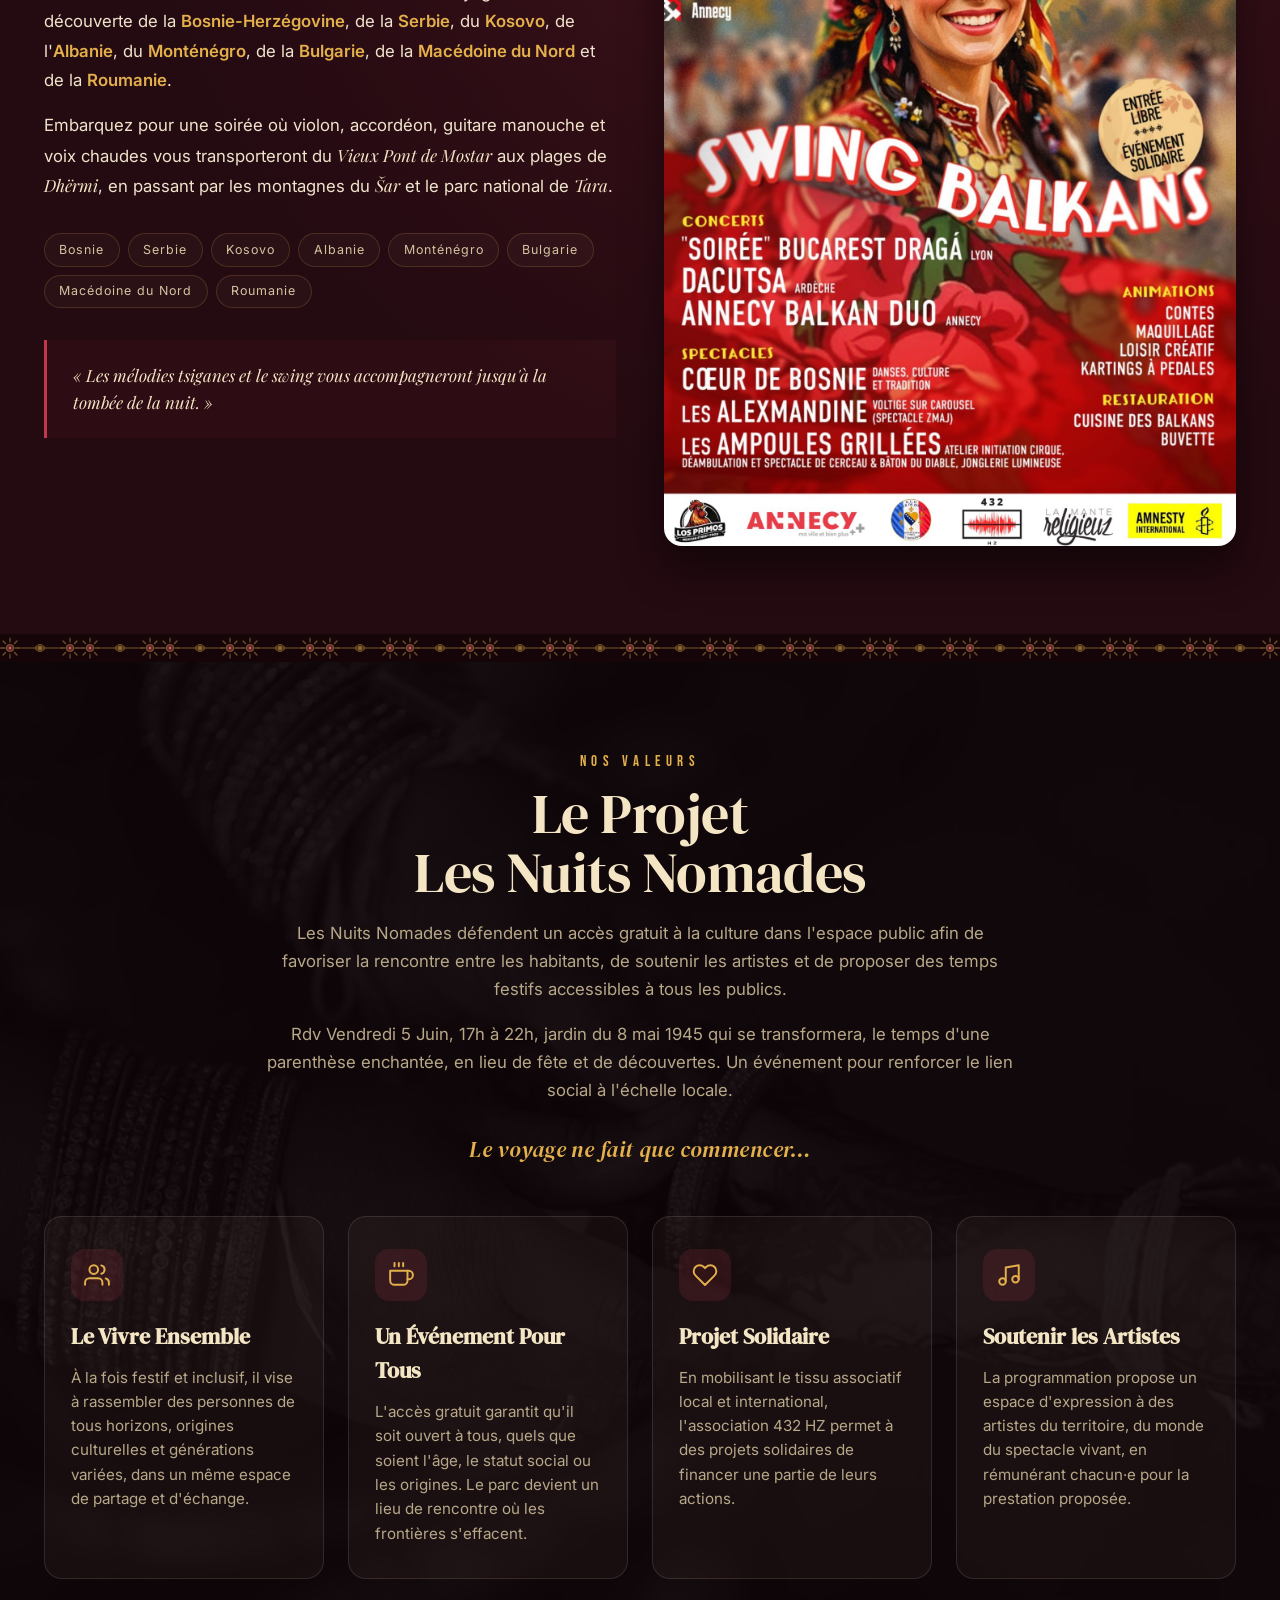
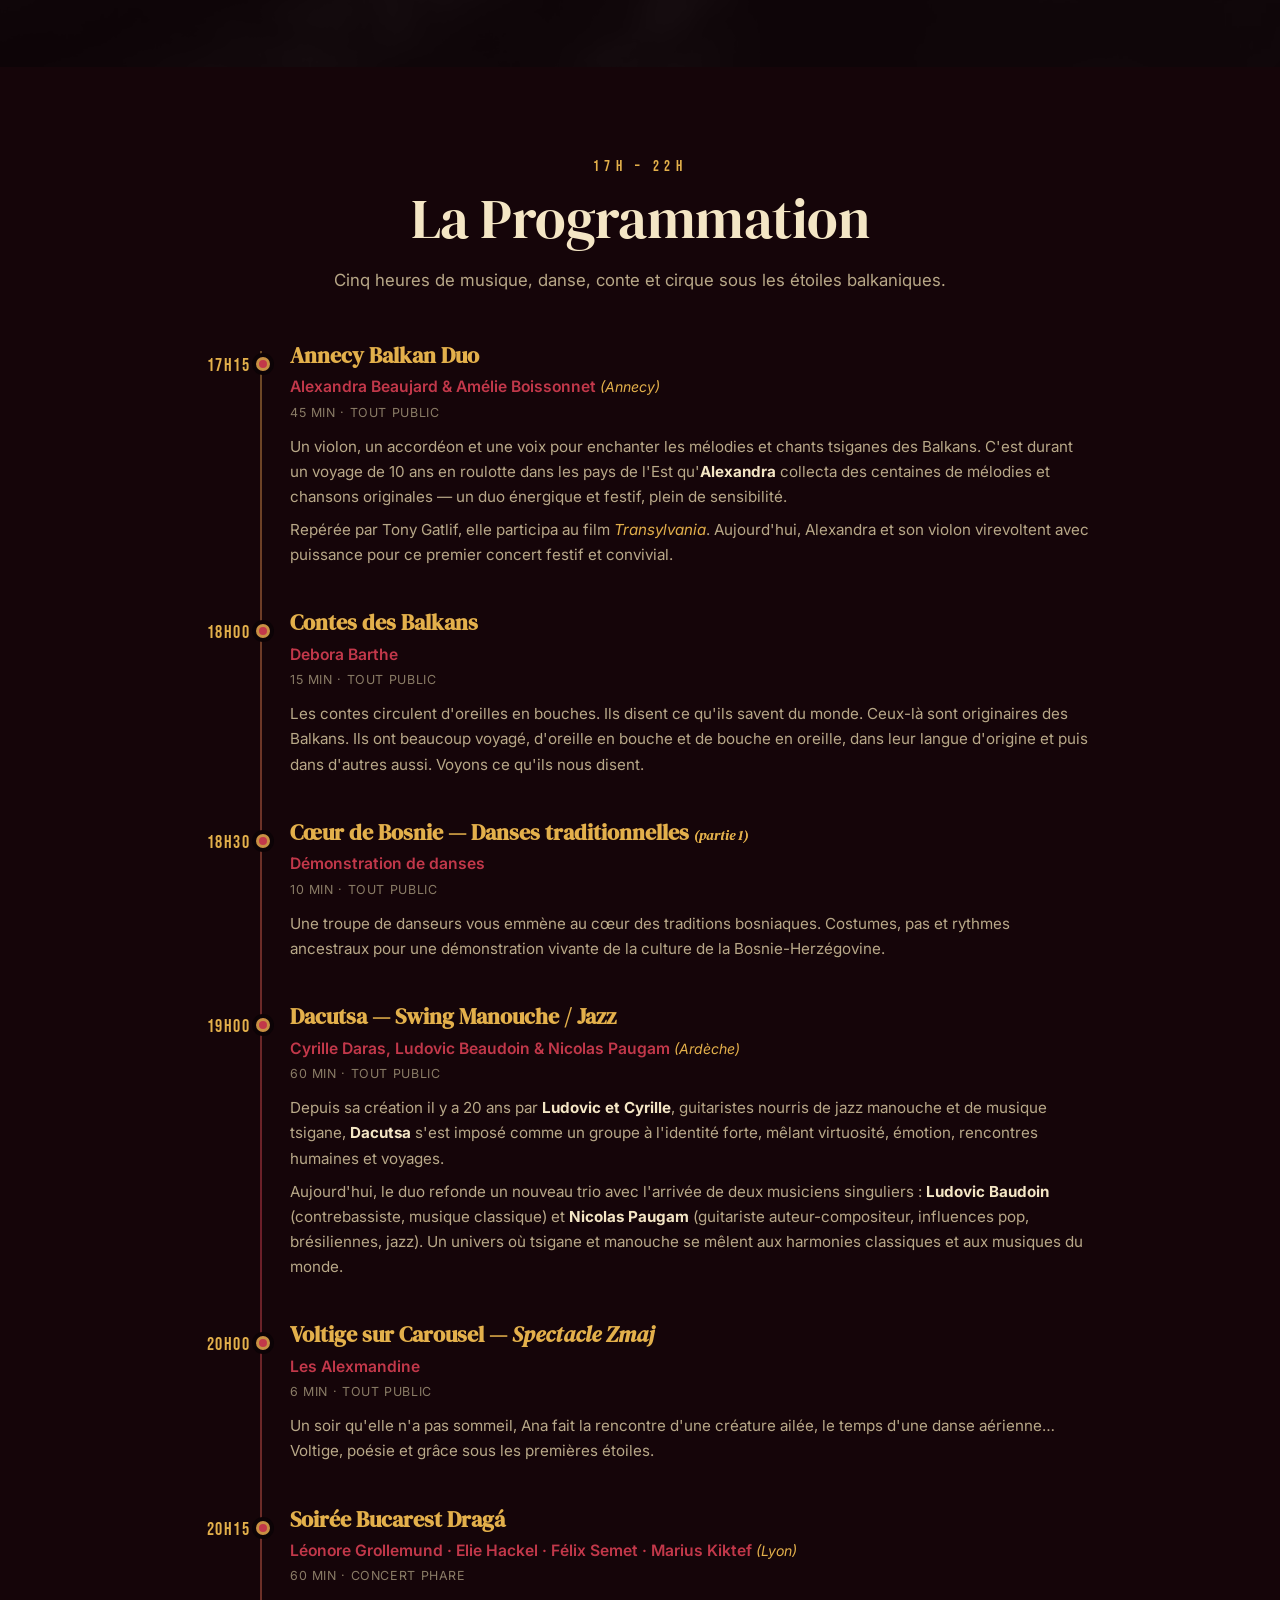
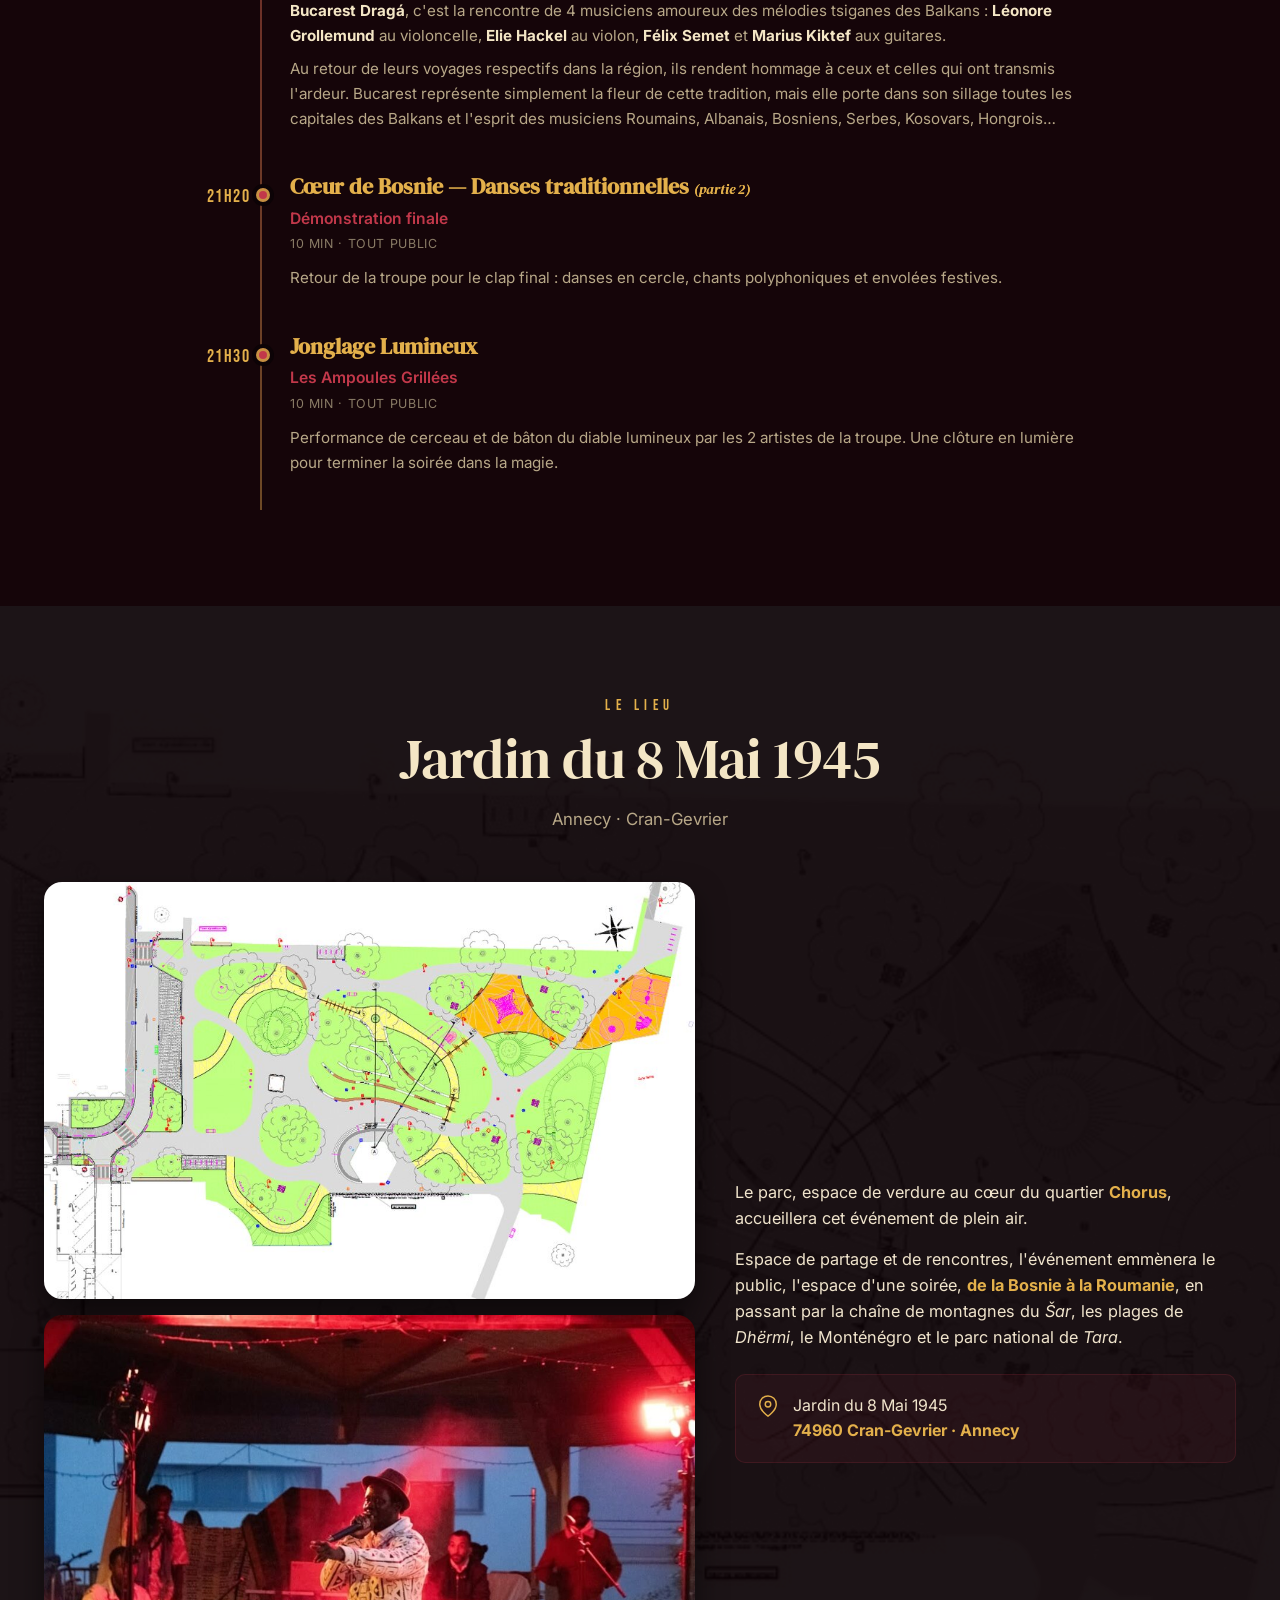
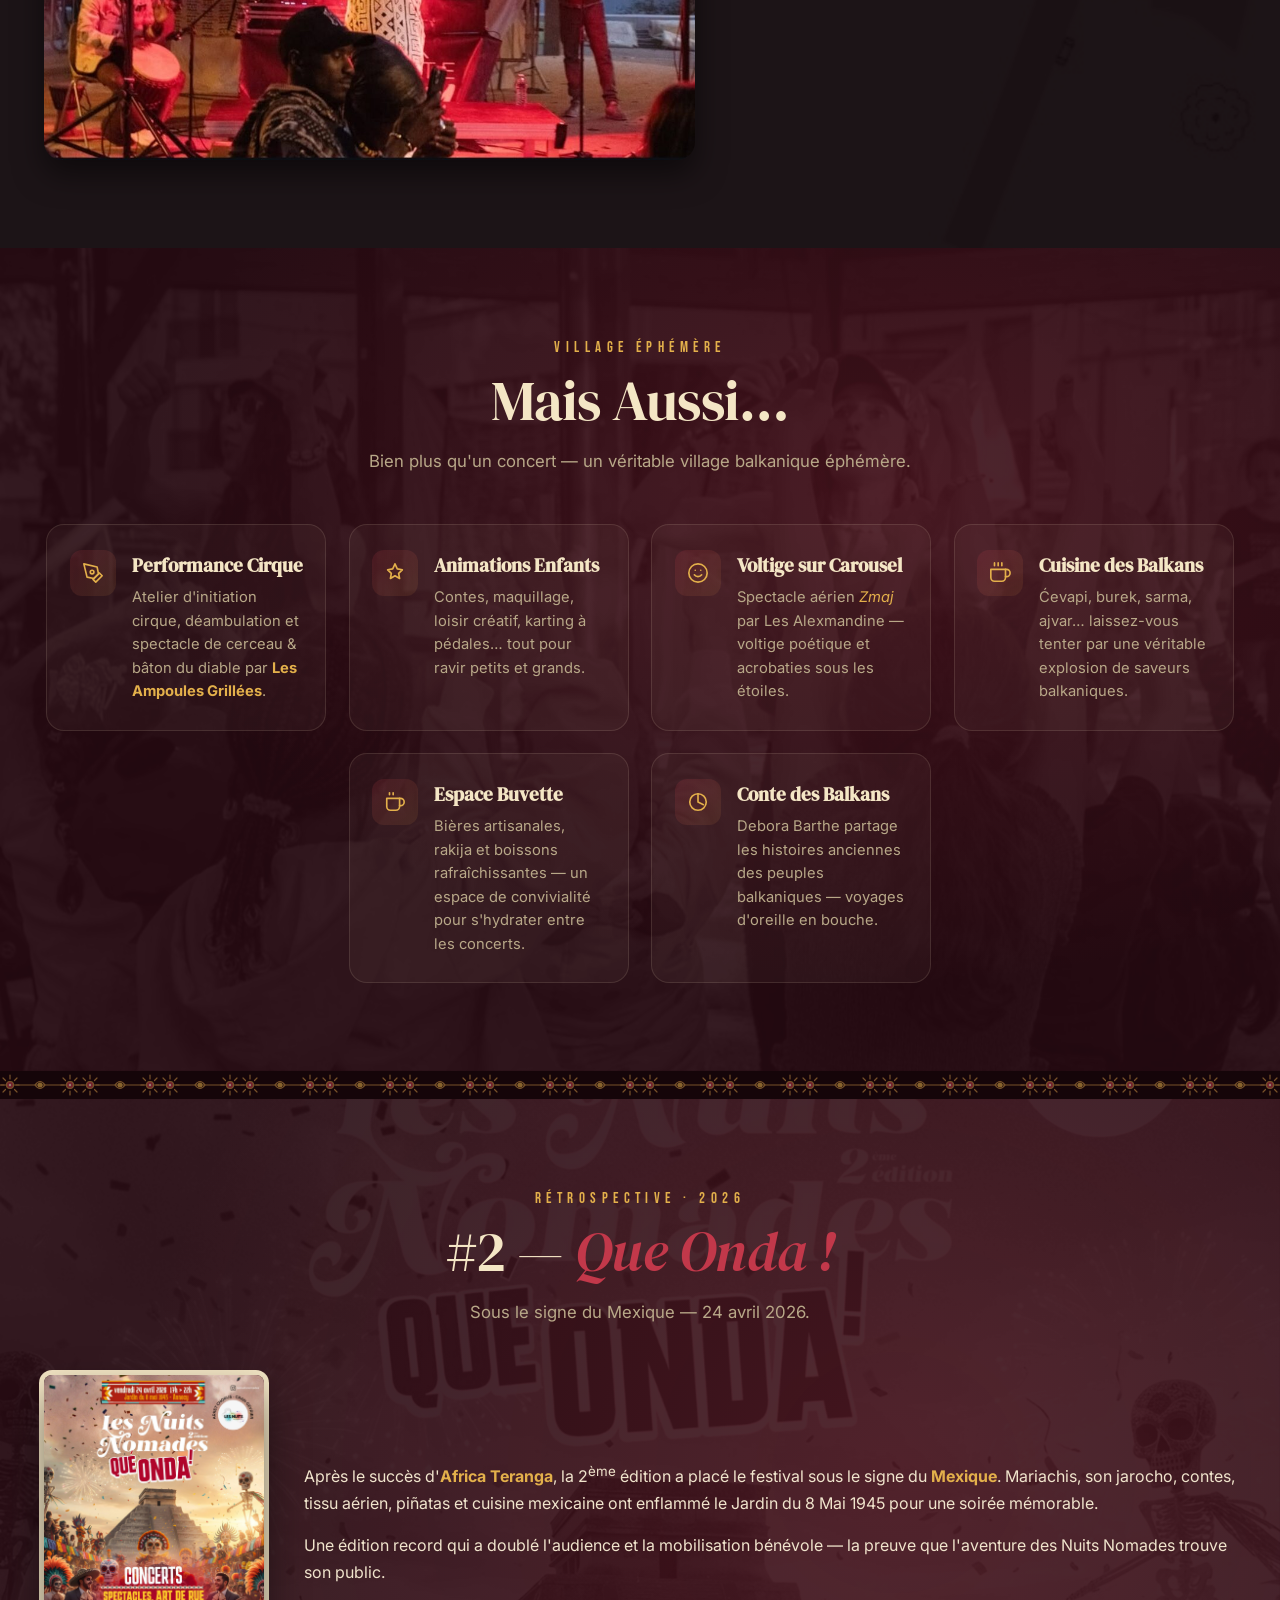
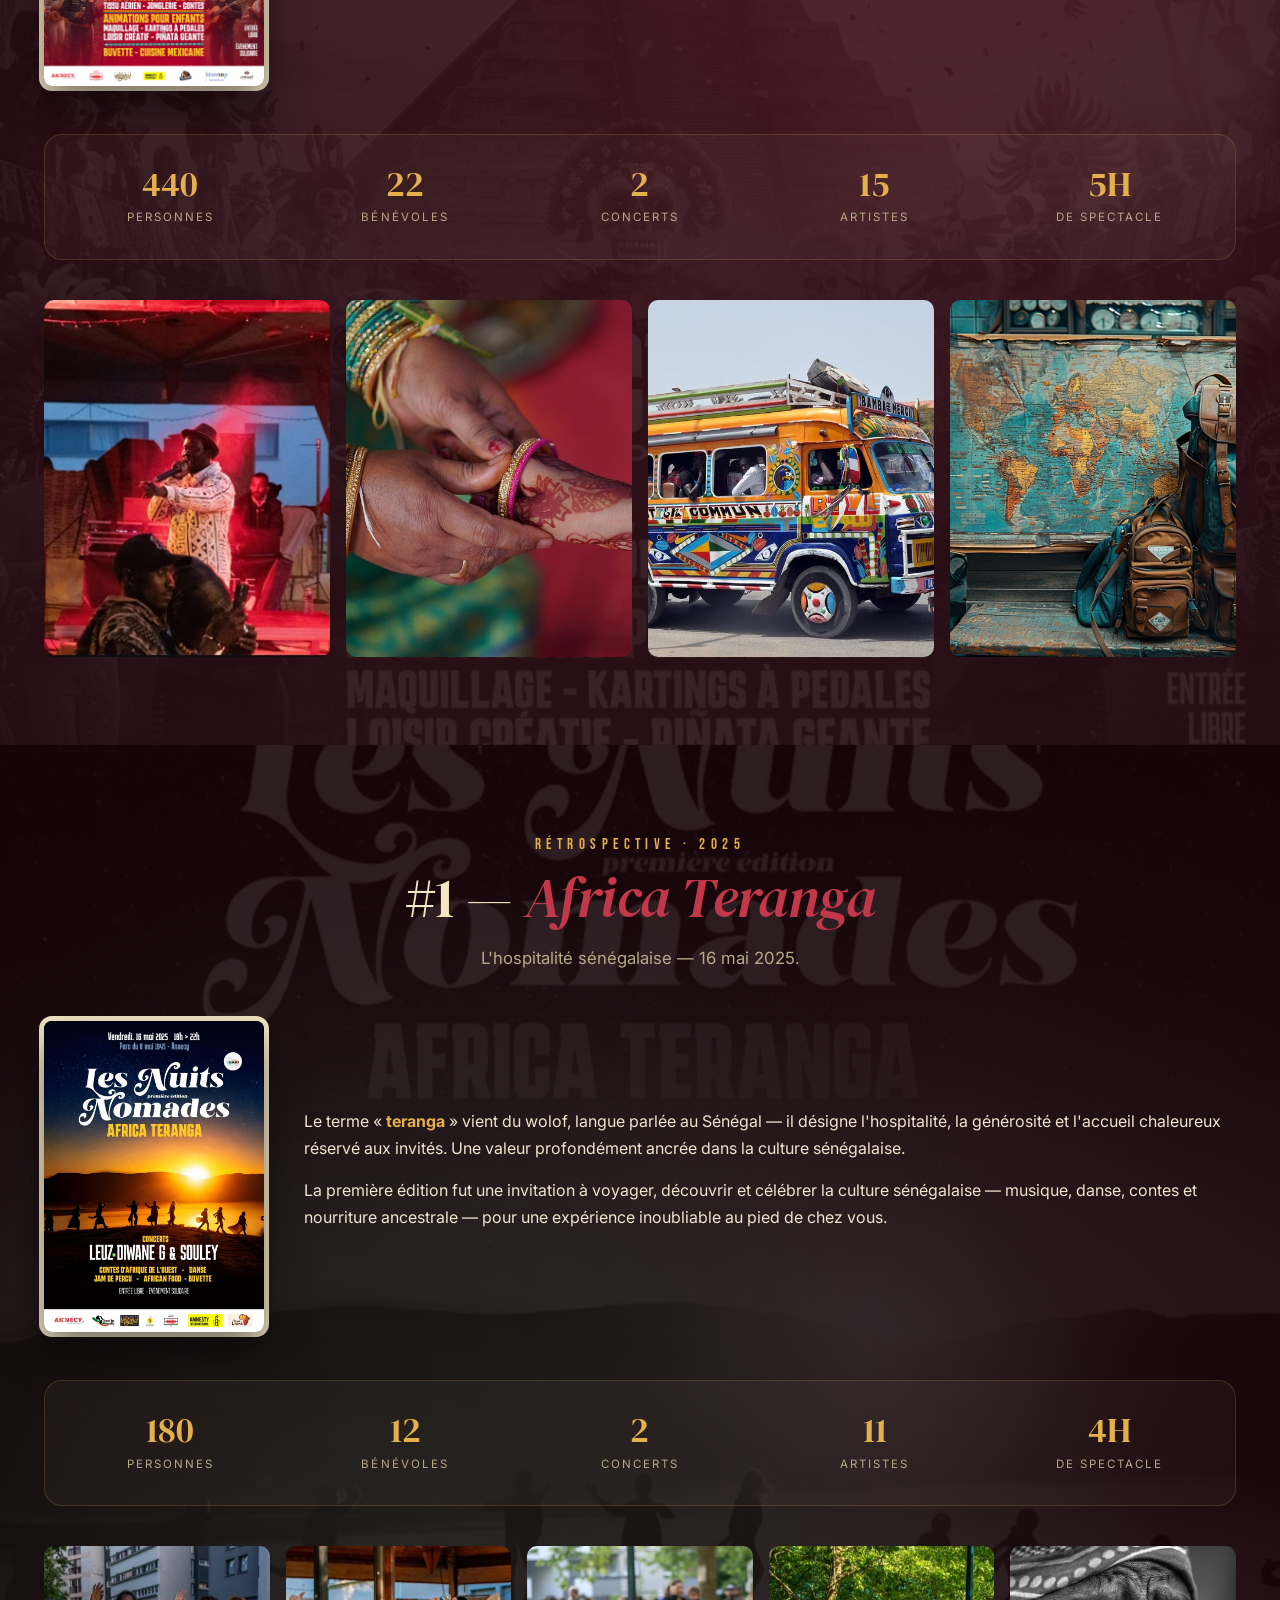
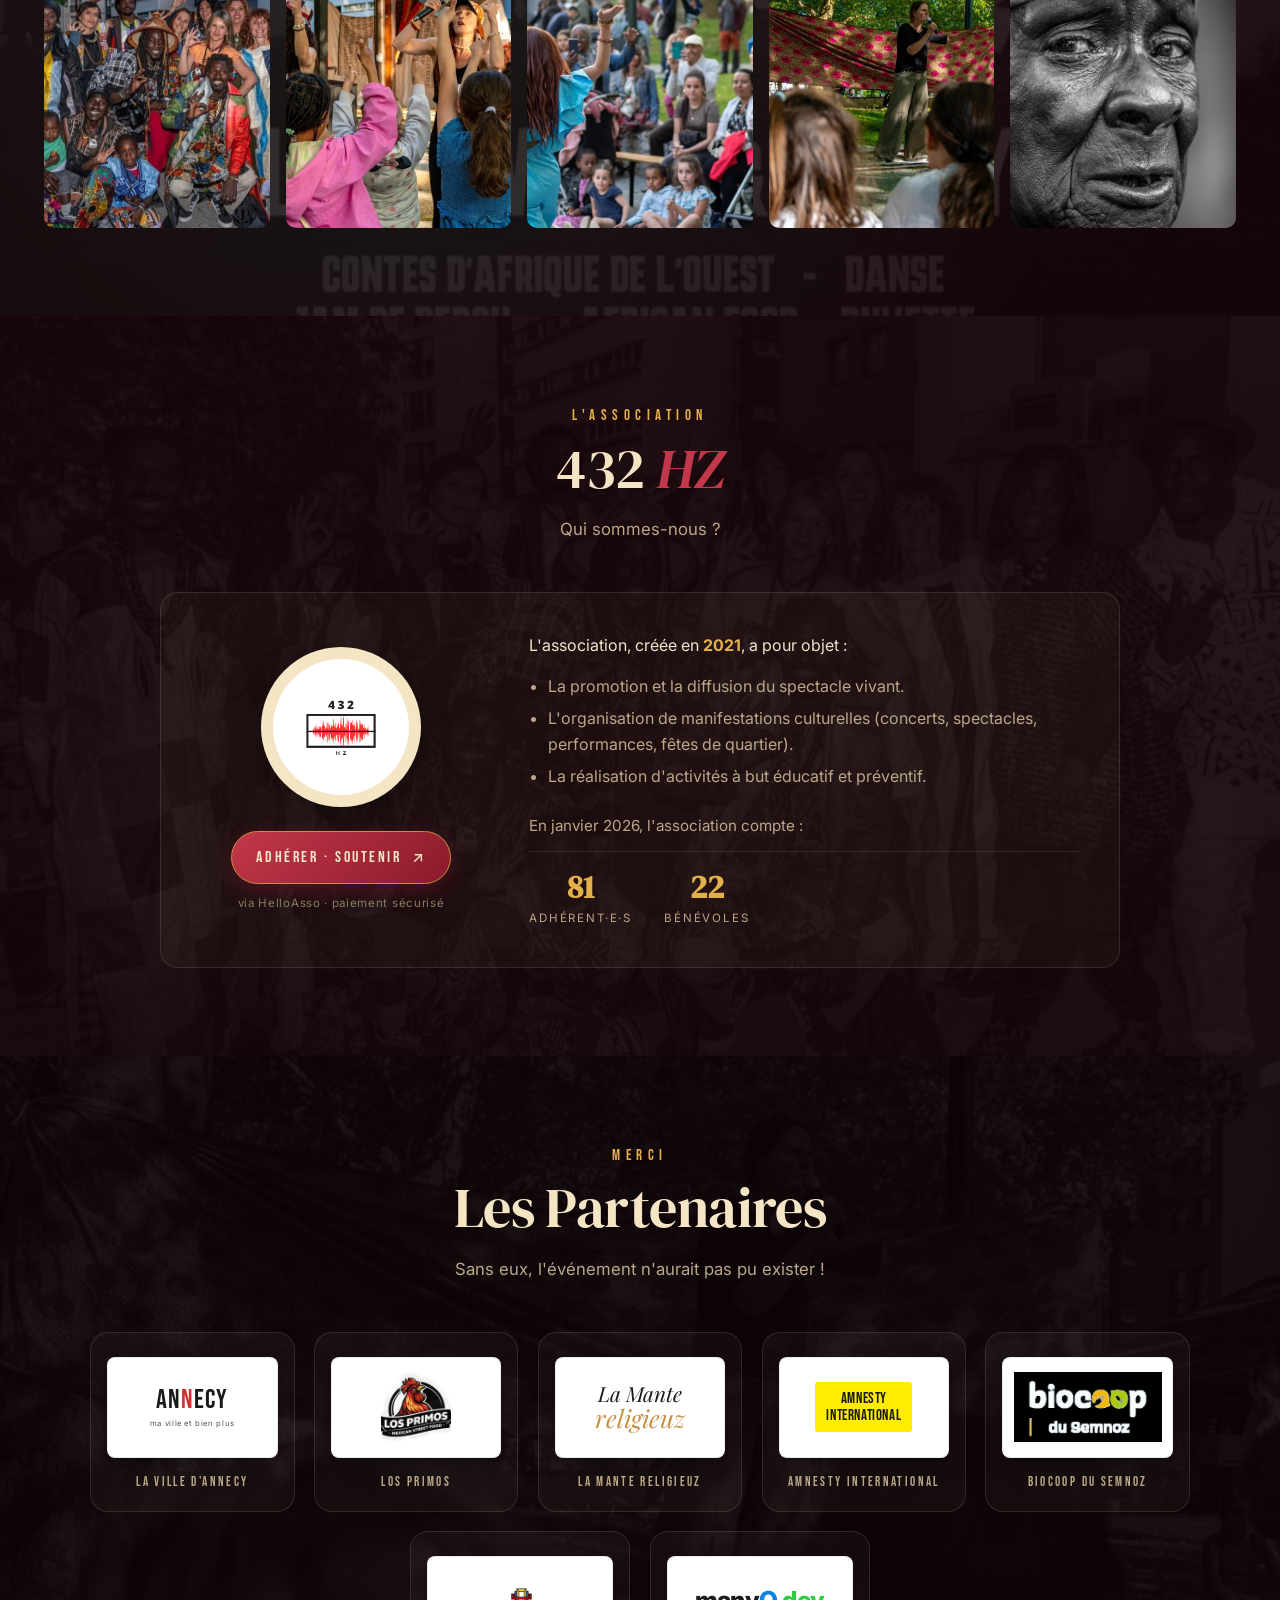
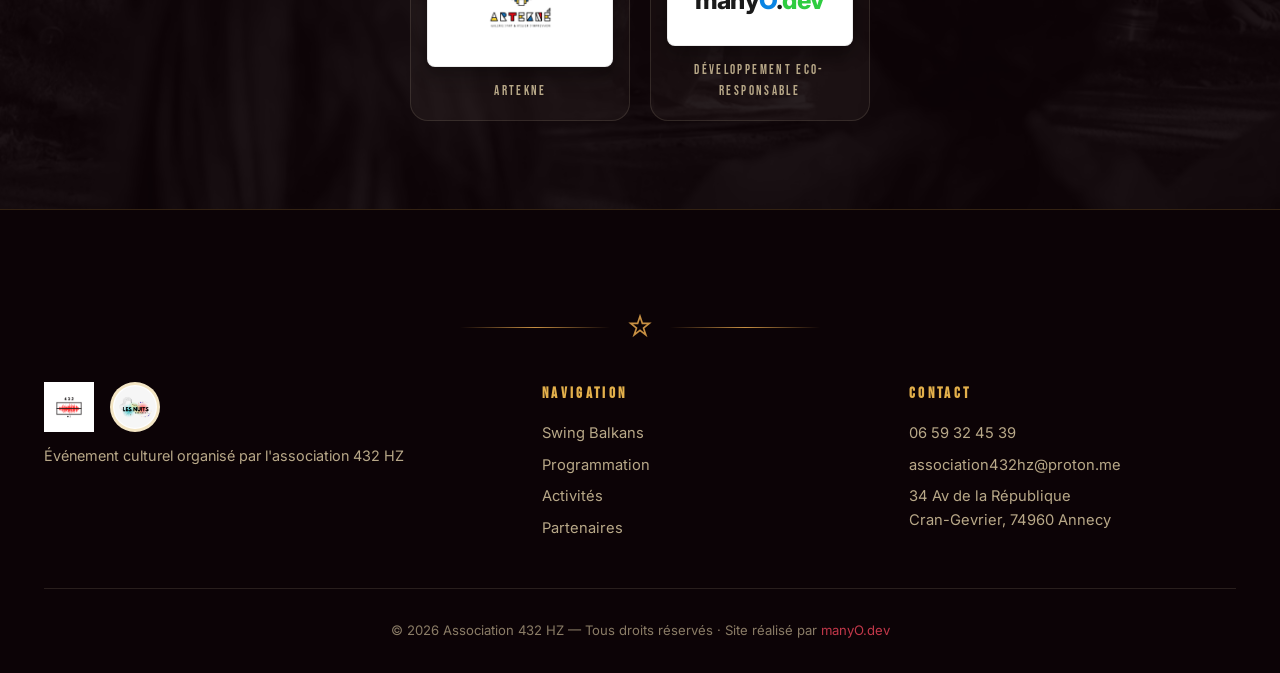
==== commit af61134b: "Narrow Cœur de Bosnie description from 'Balkans' to Bosnia-Herzegovina Co-Authored-By: Claude Opus 4" ====
--- a/index.html
+++ b/index.html
@@ -1543,7 +1543,7 @@
             <h3 class="tl-title">Cœur de Bosnie — Danses traditionnelles <span class="tl-origin">(partie 1)</span></h3>
             <p class="tl-artist">Démonstration de danses</p>
             <p class="tl-meta">10 min &middot; Tout public</p>
-            <p class="tl-desc">Une troupe de danseurs vous emmène au cœur des traditions bosniaques. Costumes, pas et rythmes ancestraux pour une démonstration vivante de la culture des Balkans.</p>
+            <p class="tl-desc">Une troupe de danseurs vous emmène au cœur des traditions bosniaques. Costumes, pas et rythmes ancestraux pour une démonstration vivante de la culture de la Bosnie-Herzégovine.</p>
           </div>
           <div class="tl-item reveal">
             <span class="tl-time">19h00</span>
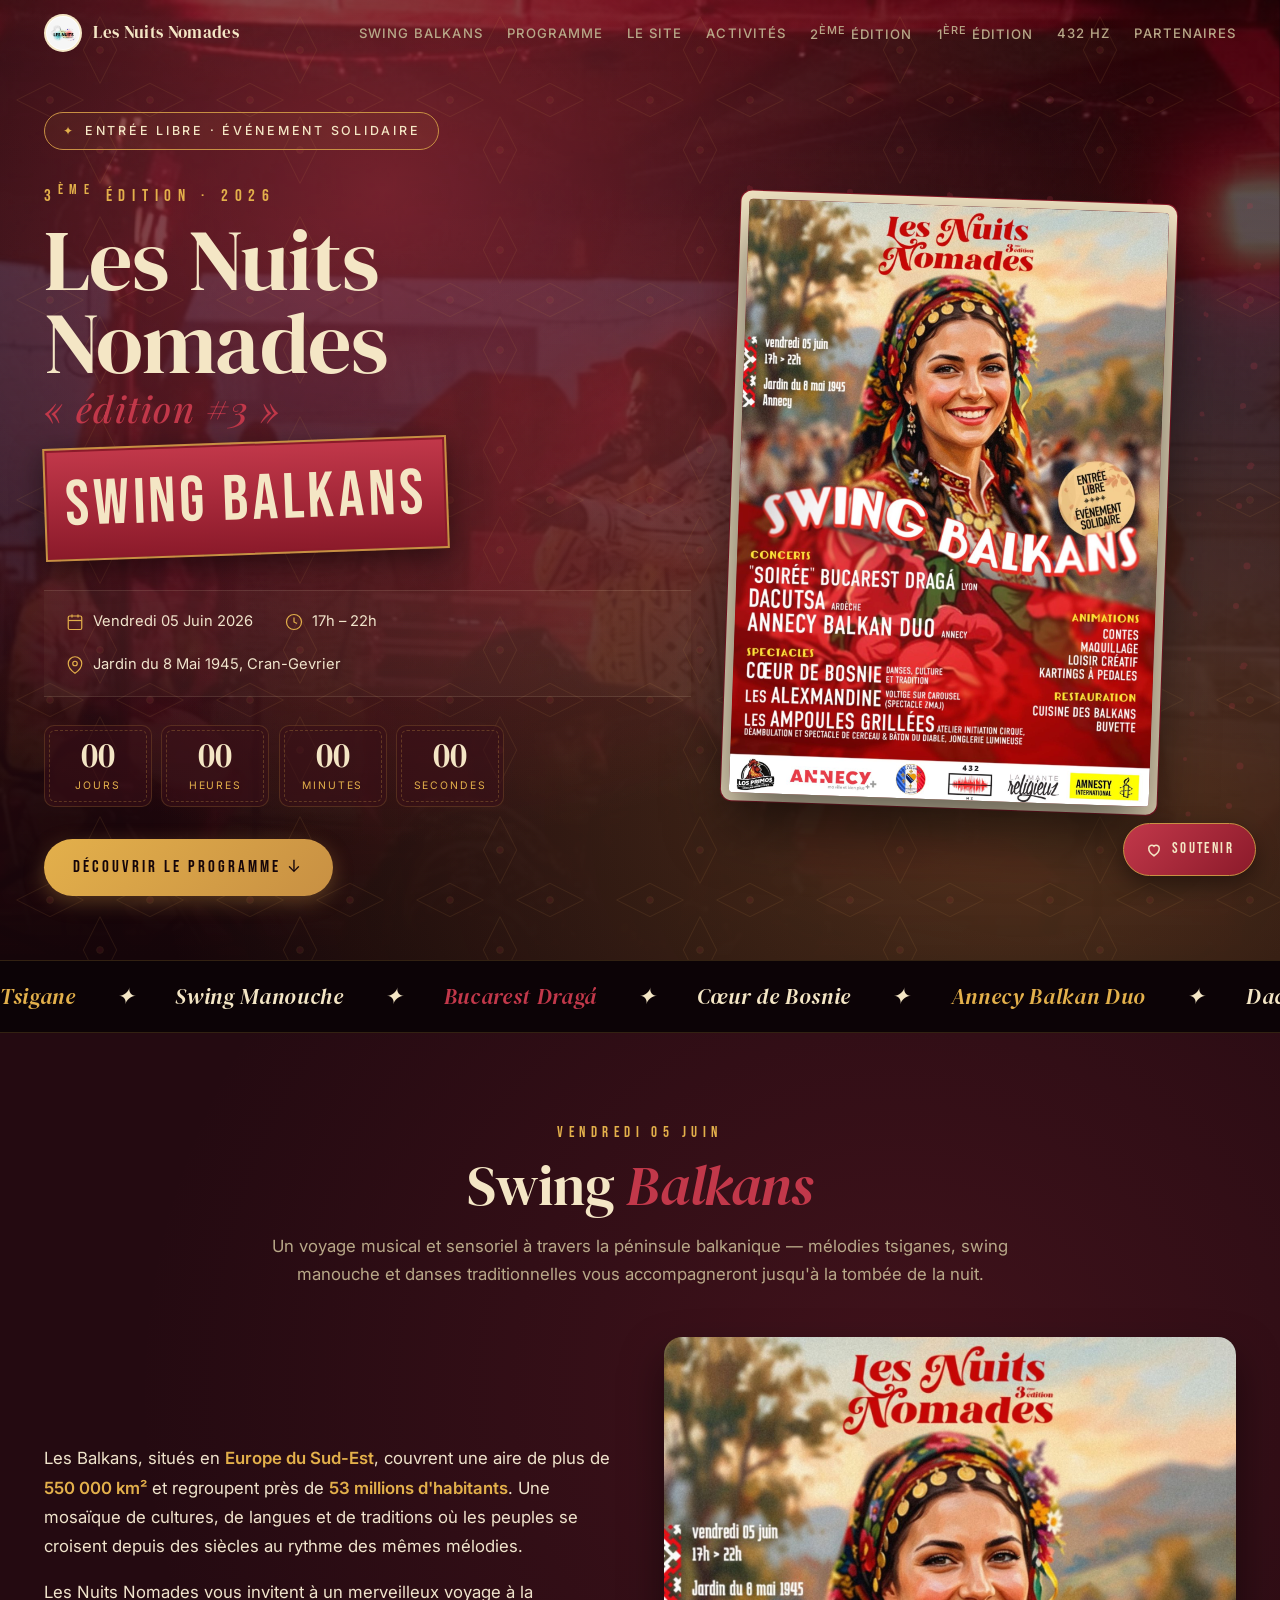
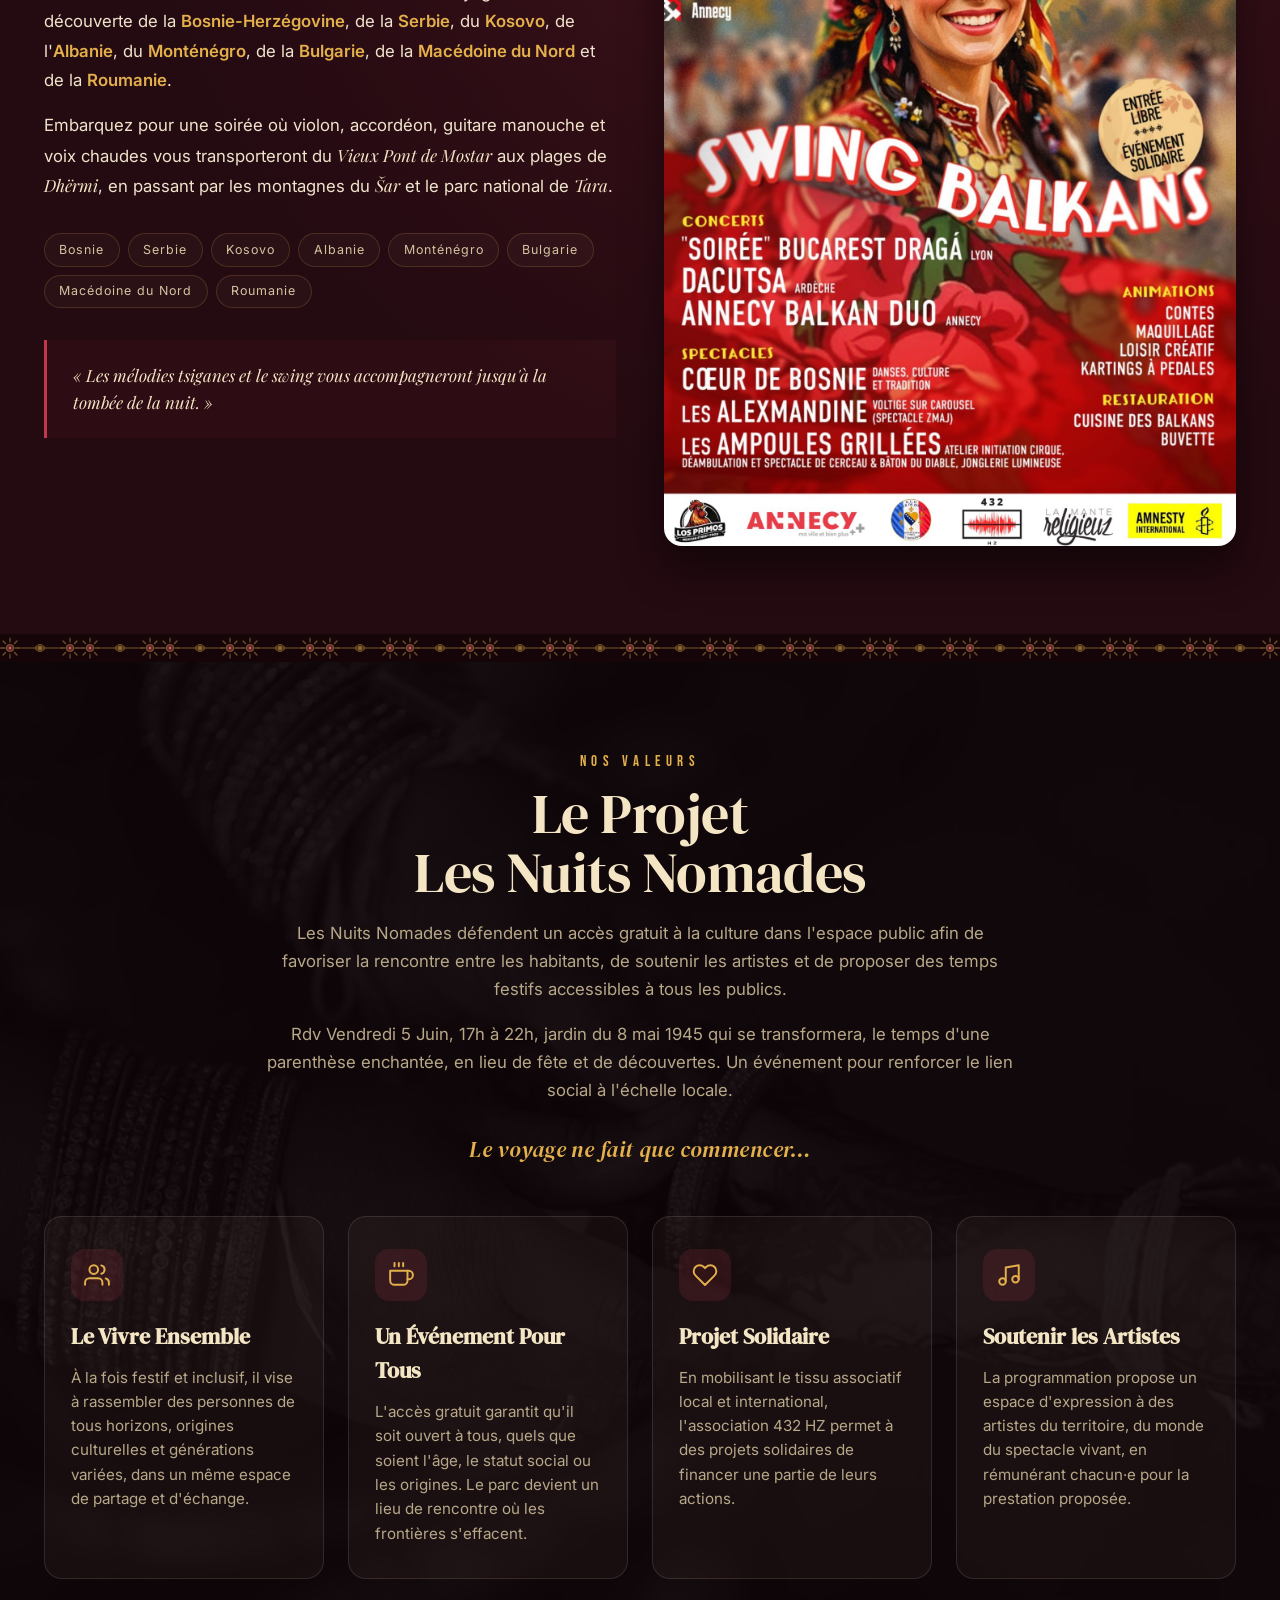
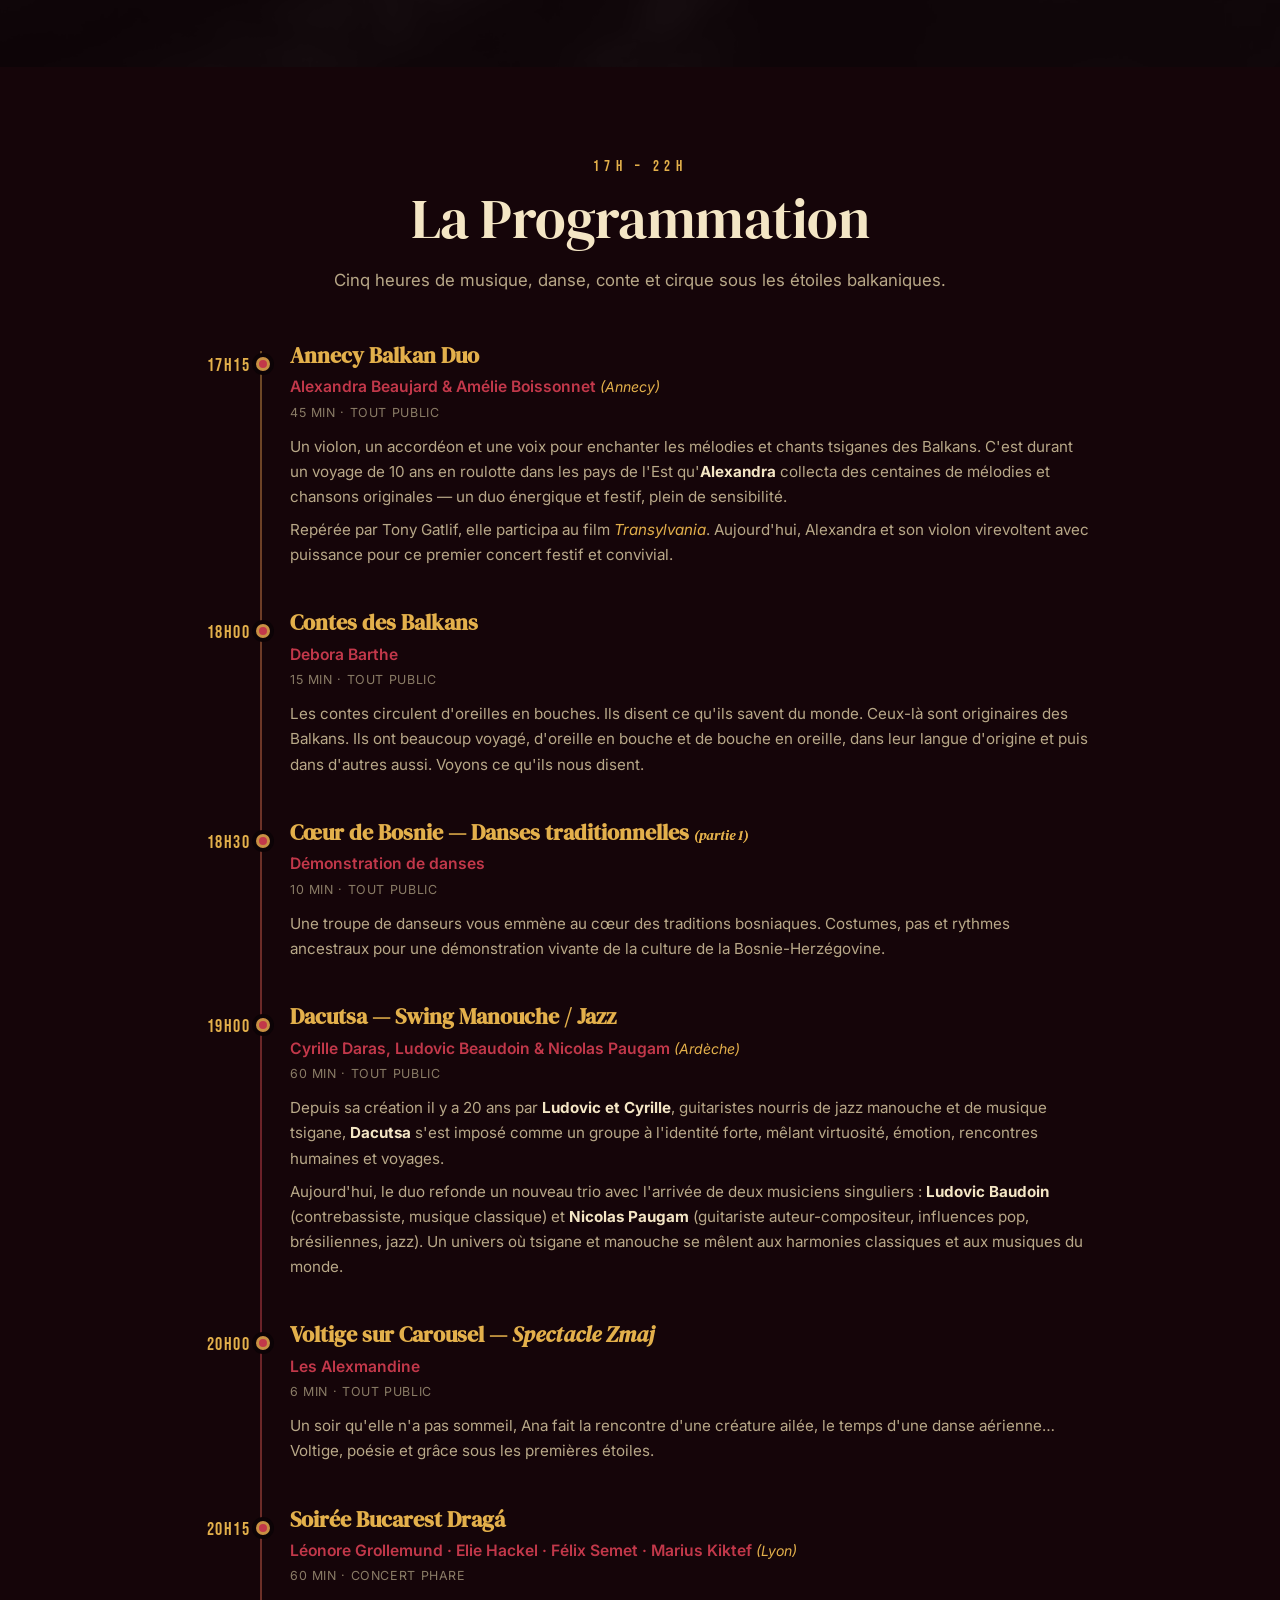
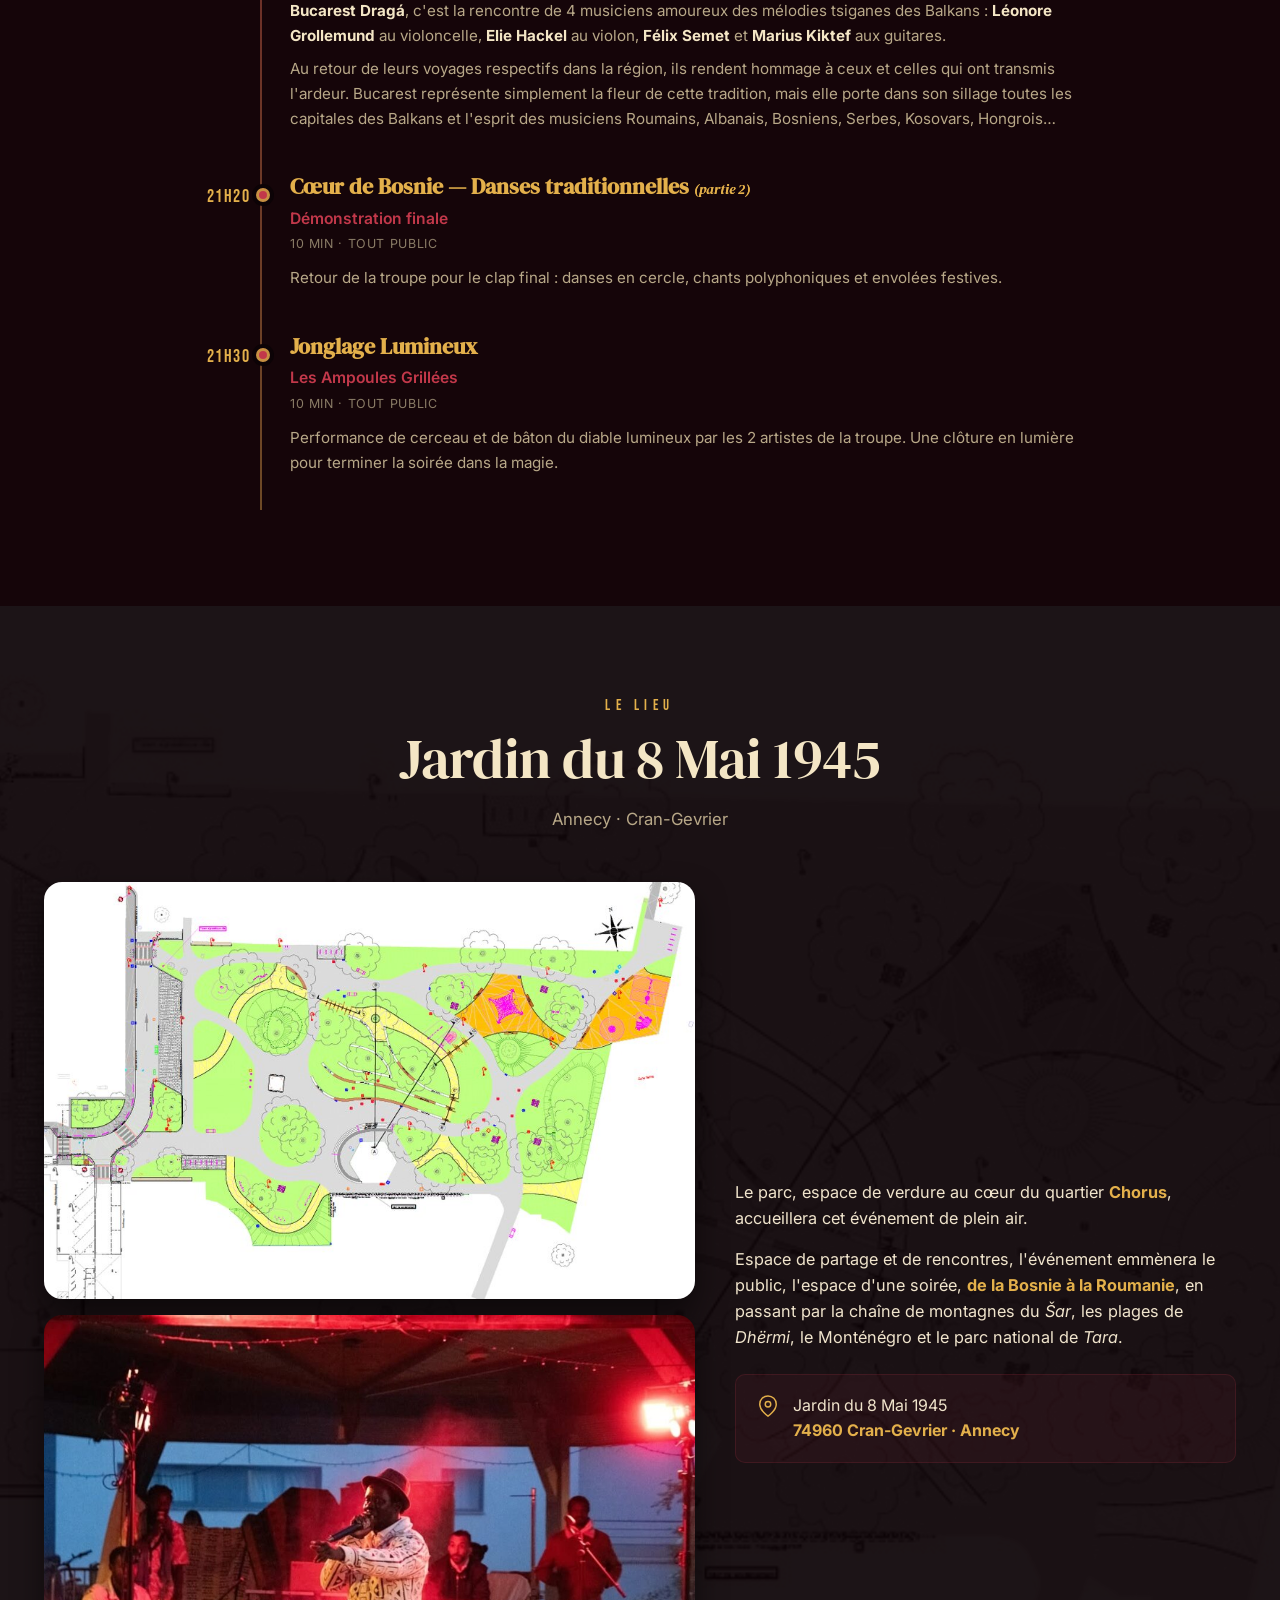
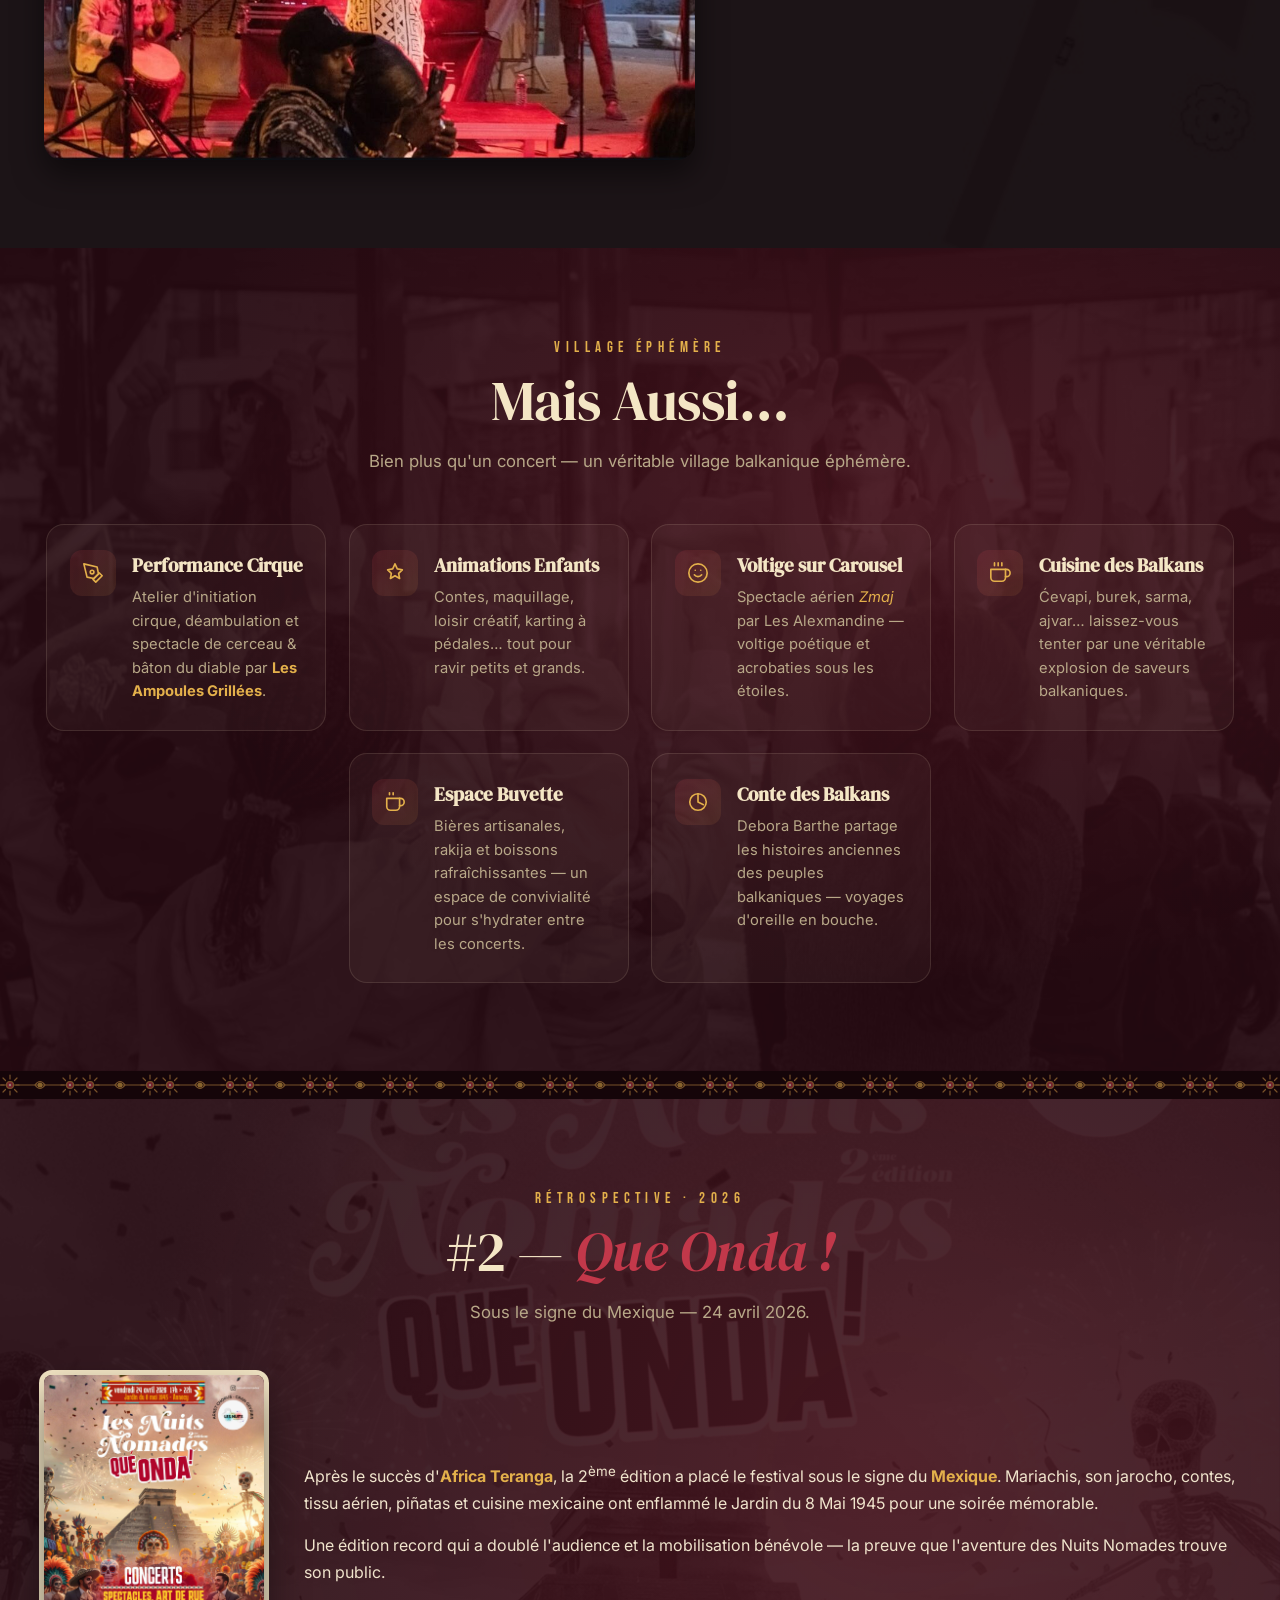
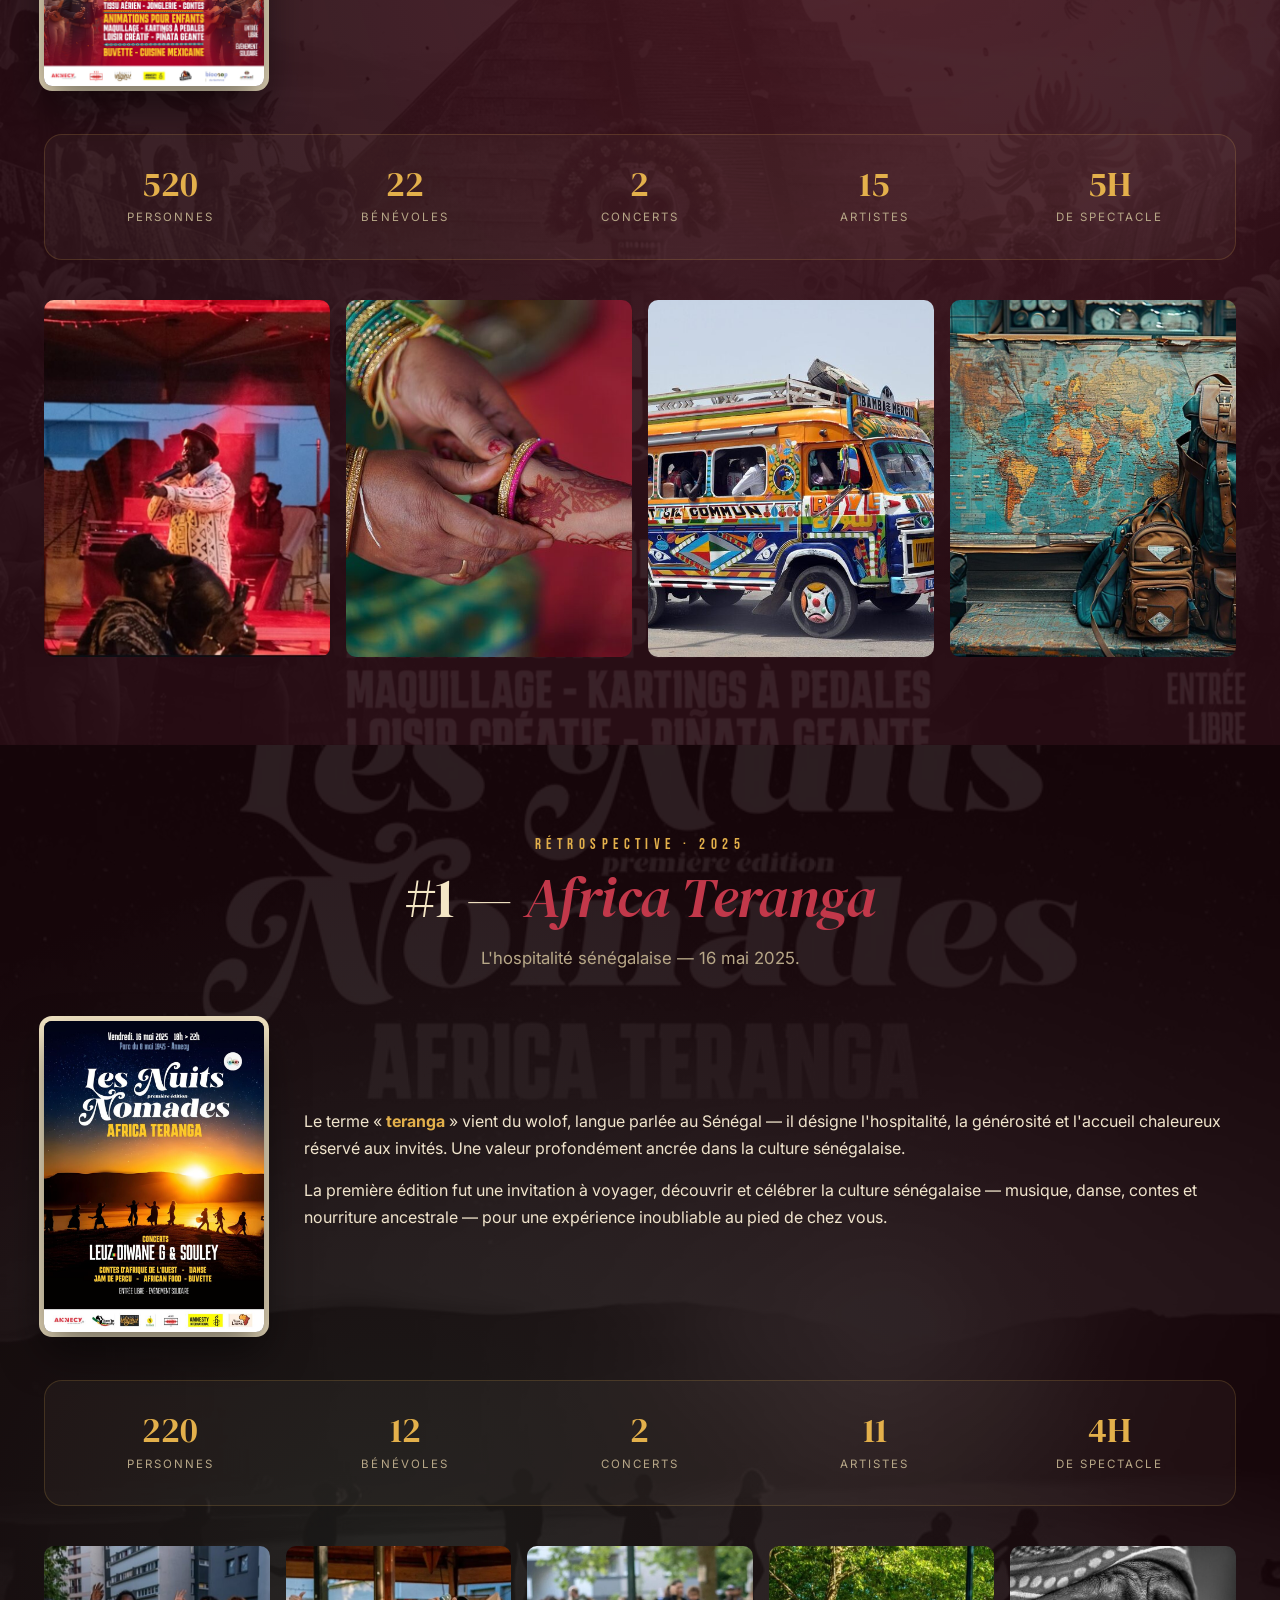
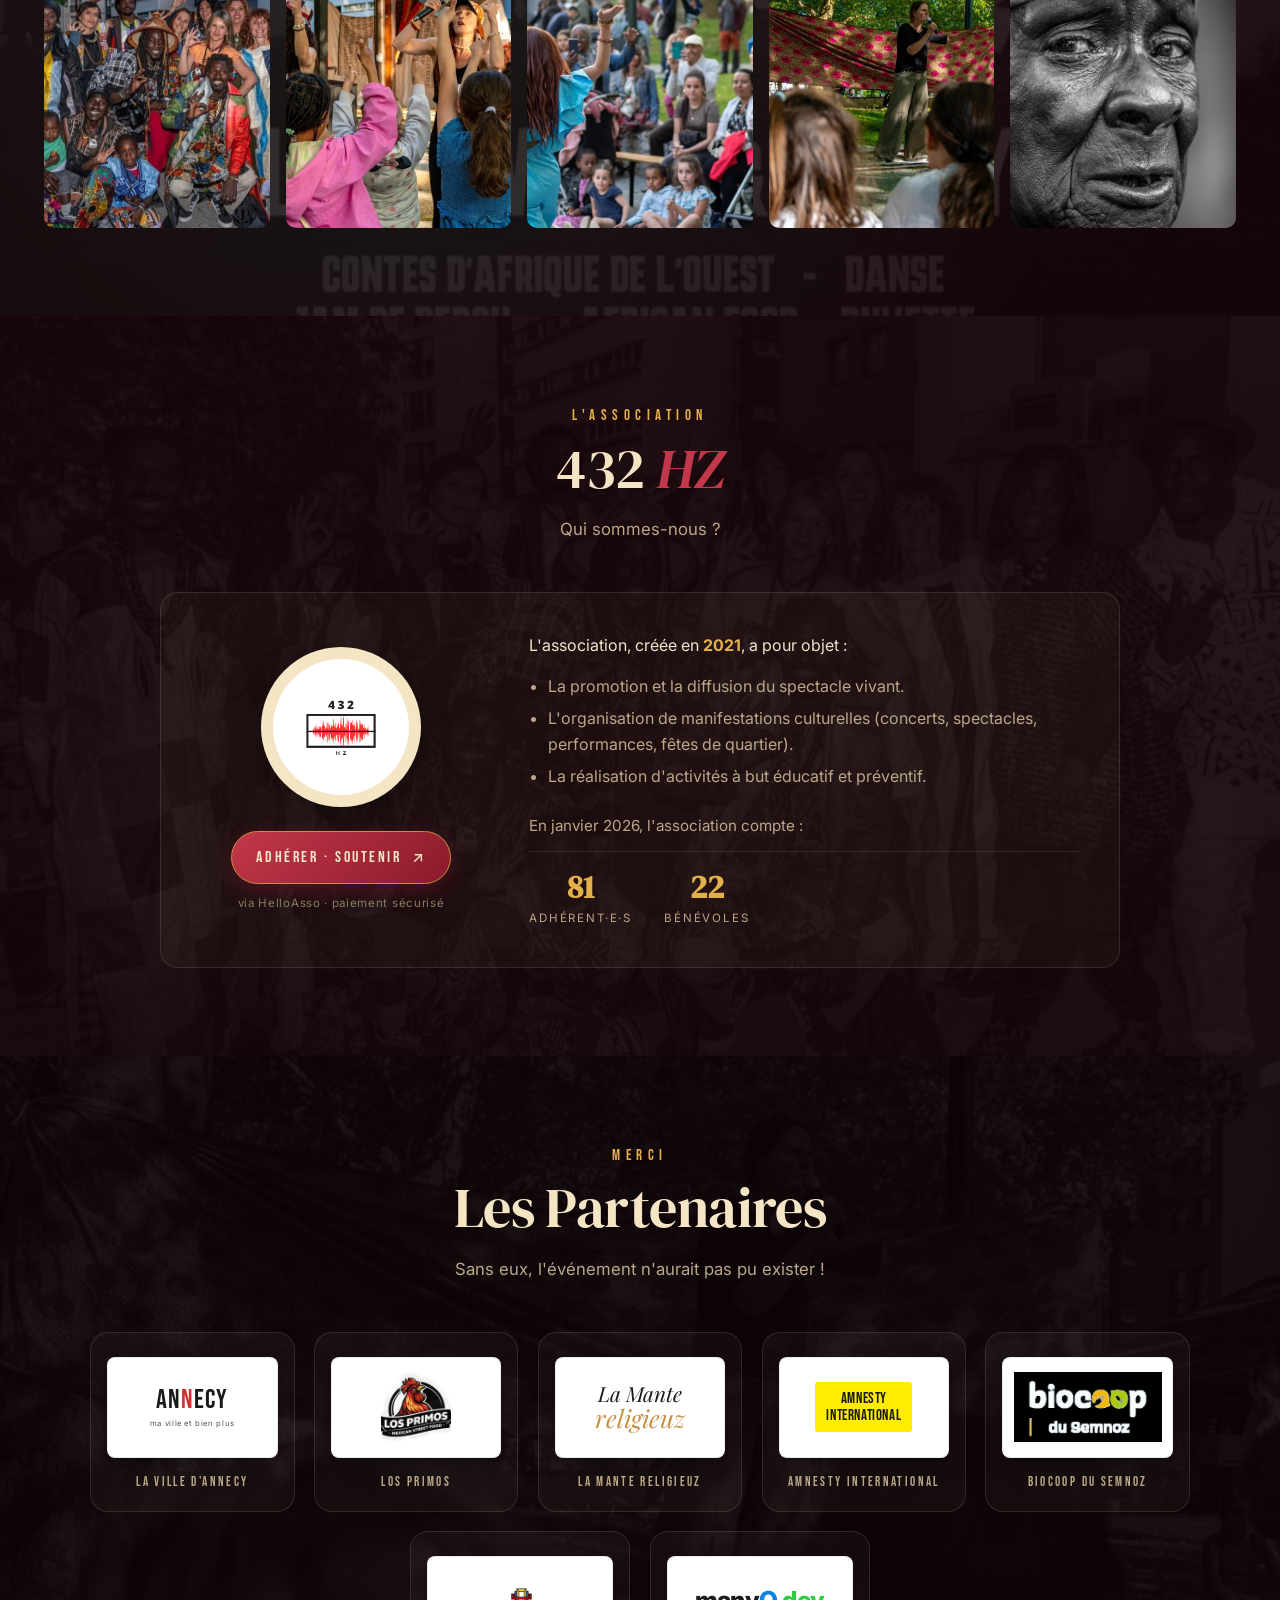
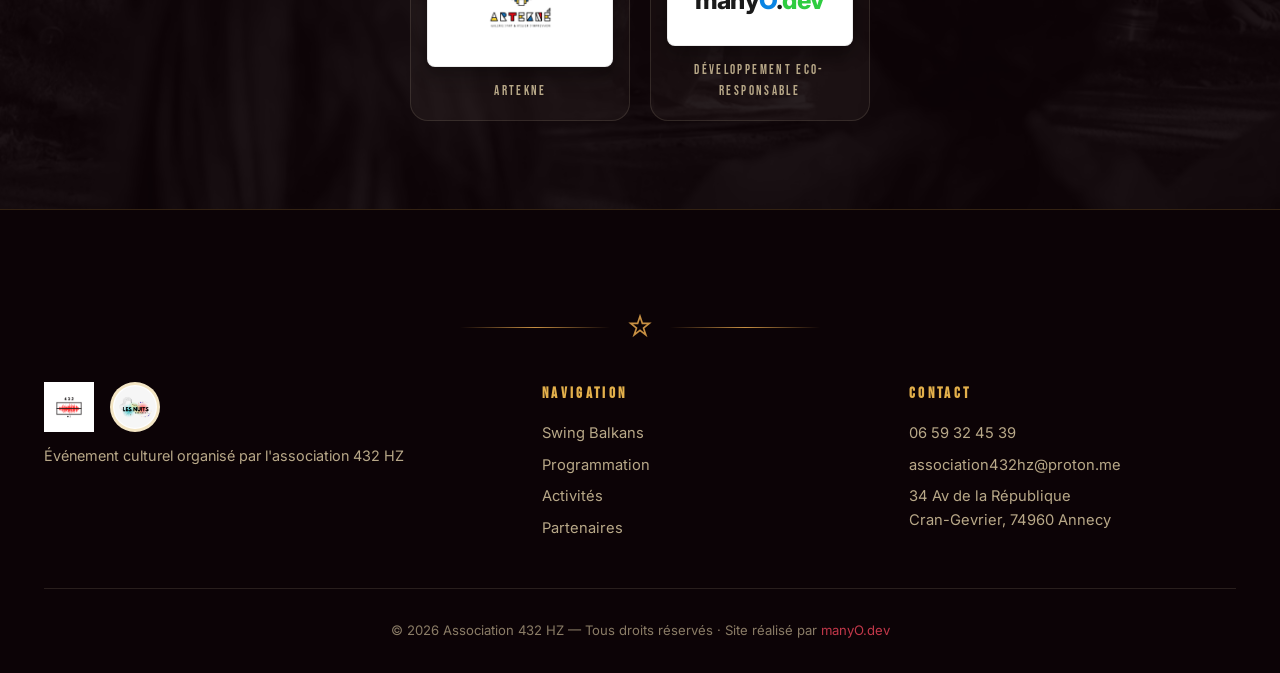
==== commit 4d45a18b: "Link footer manyO.dev credit to manyo.dev site instead of mailto" ====
--- a/index.html
+++ b/index.html
@@ -1908,7 +1908,7 @@
       </div>
       <div class="footer__bottom">
         <p id="visitor-count" style="margin-bottom:0.4rem;font-size:0.75rem;color:var(--c-text-mute);opacity:0.7;"></p>
-        <p>&copy; 2026 Association 432 HZ — Tous droits réservés &middot; Site réalisé par <a href="mailto:nicowithmanyo@gmail.com">manyO.dev</a></p>
+        <p>&copy; 2026 Association 432 HZ — Tous droits réservés &middot; Site réalisé par <a href="https://manyo.dev" target="_blank" rel="noopener noreferrer">manyO.dev</a></p>
       </div>
     </div>
   </footer>
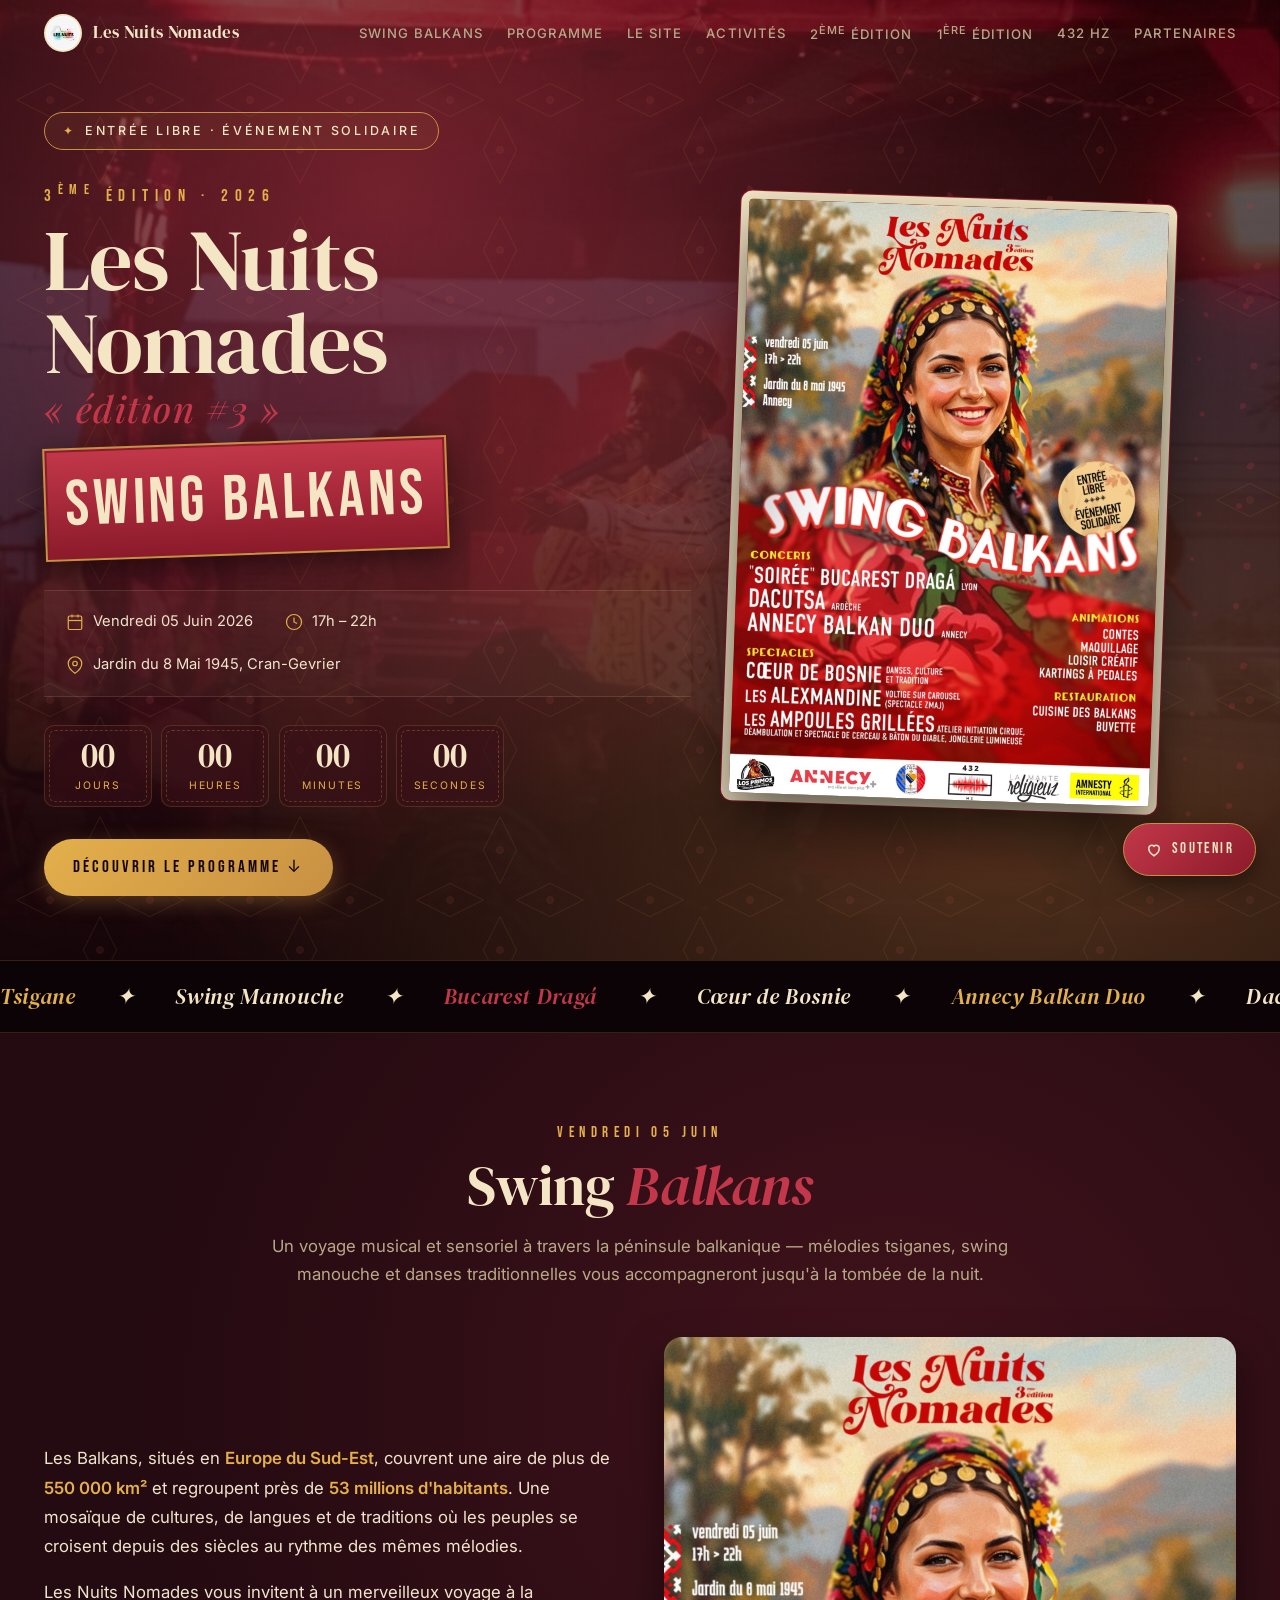
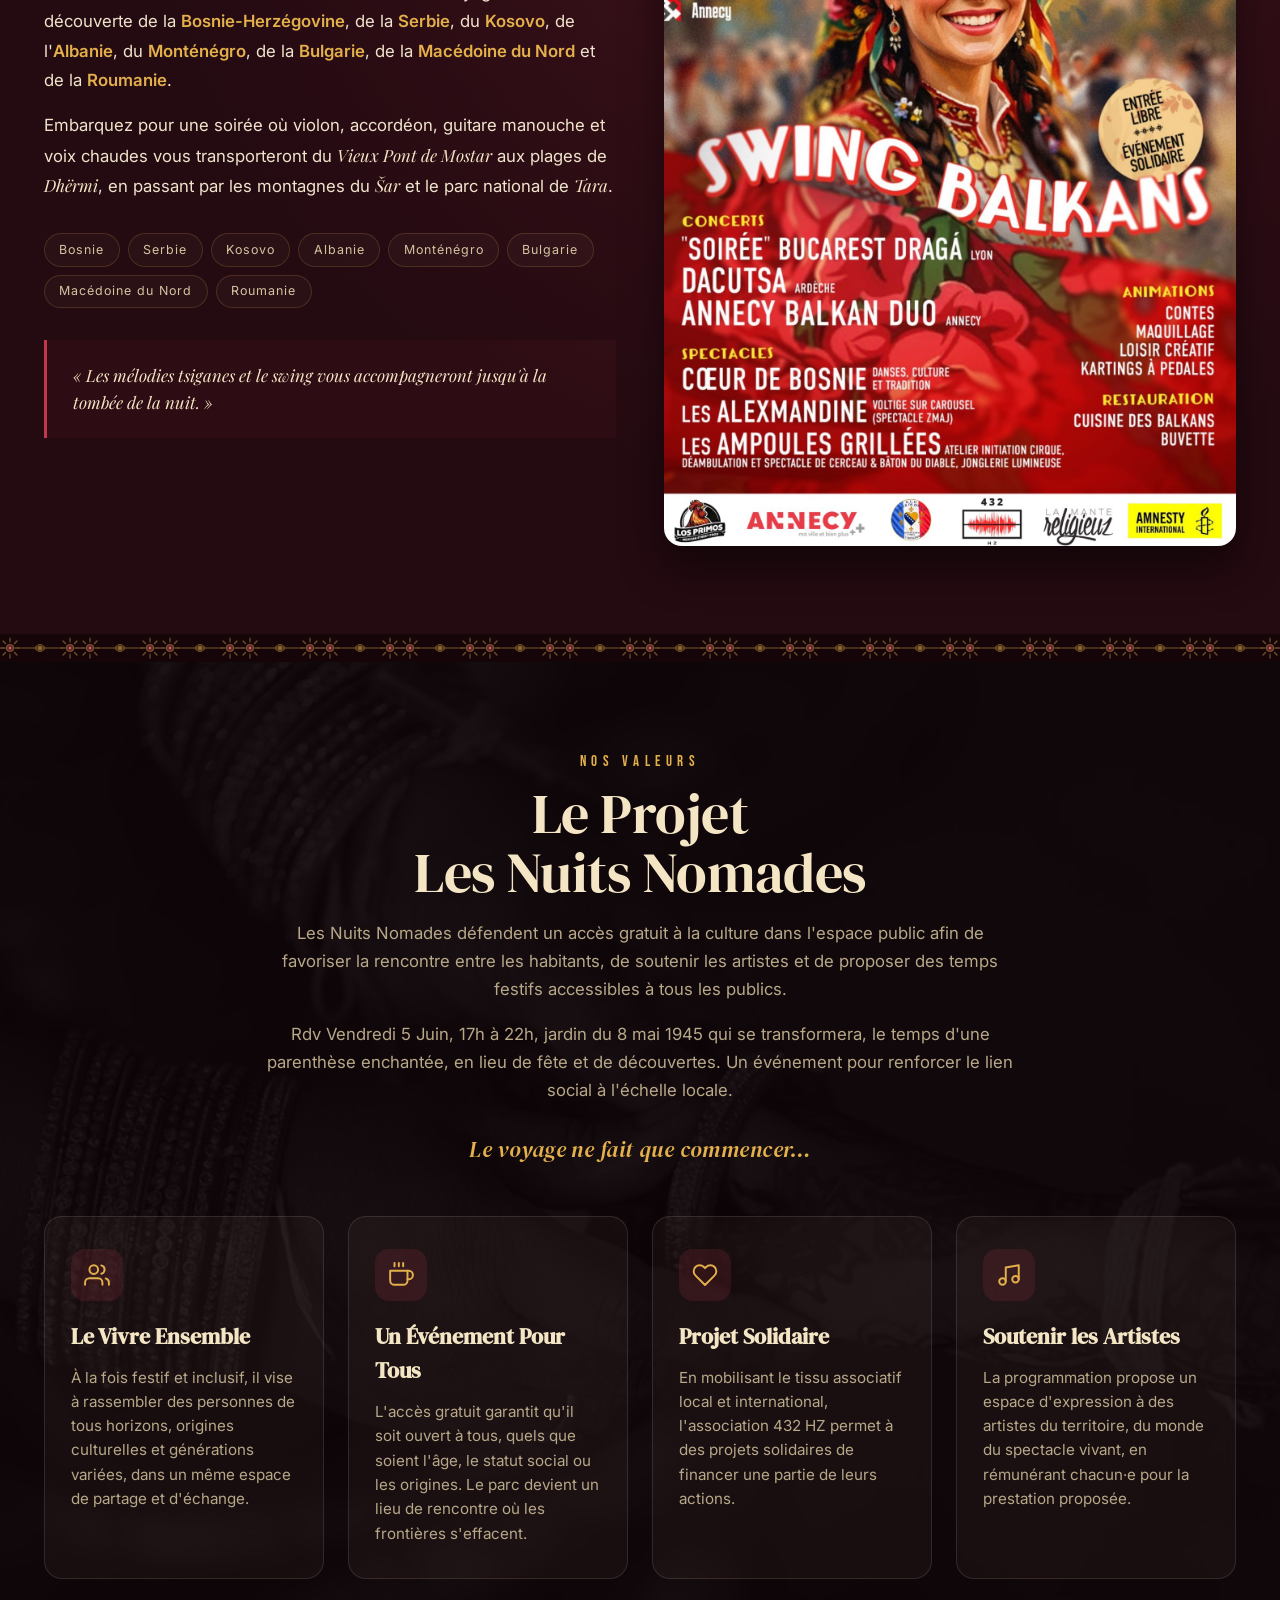
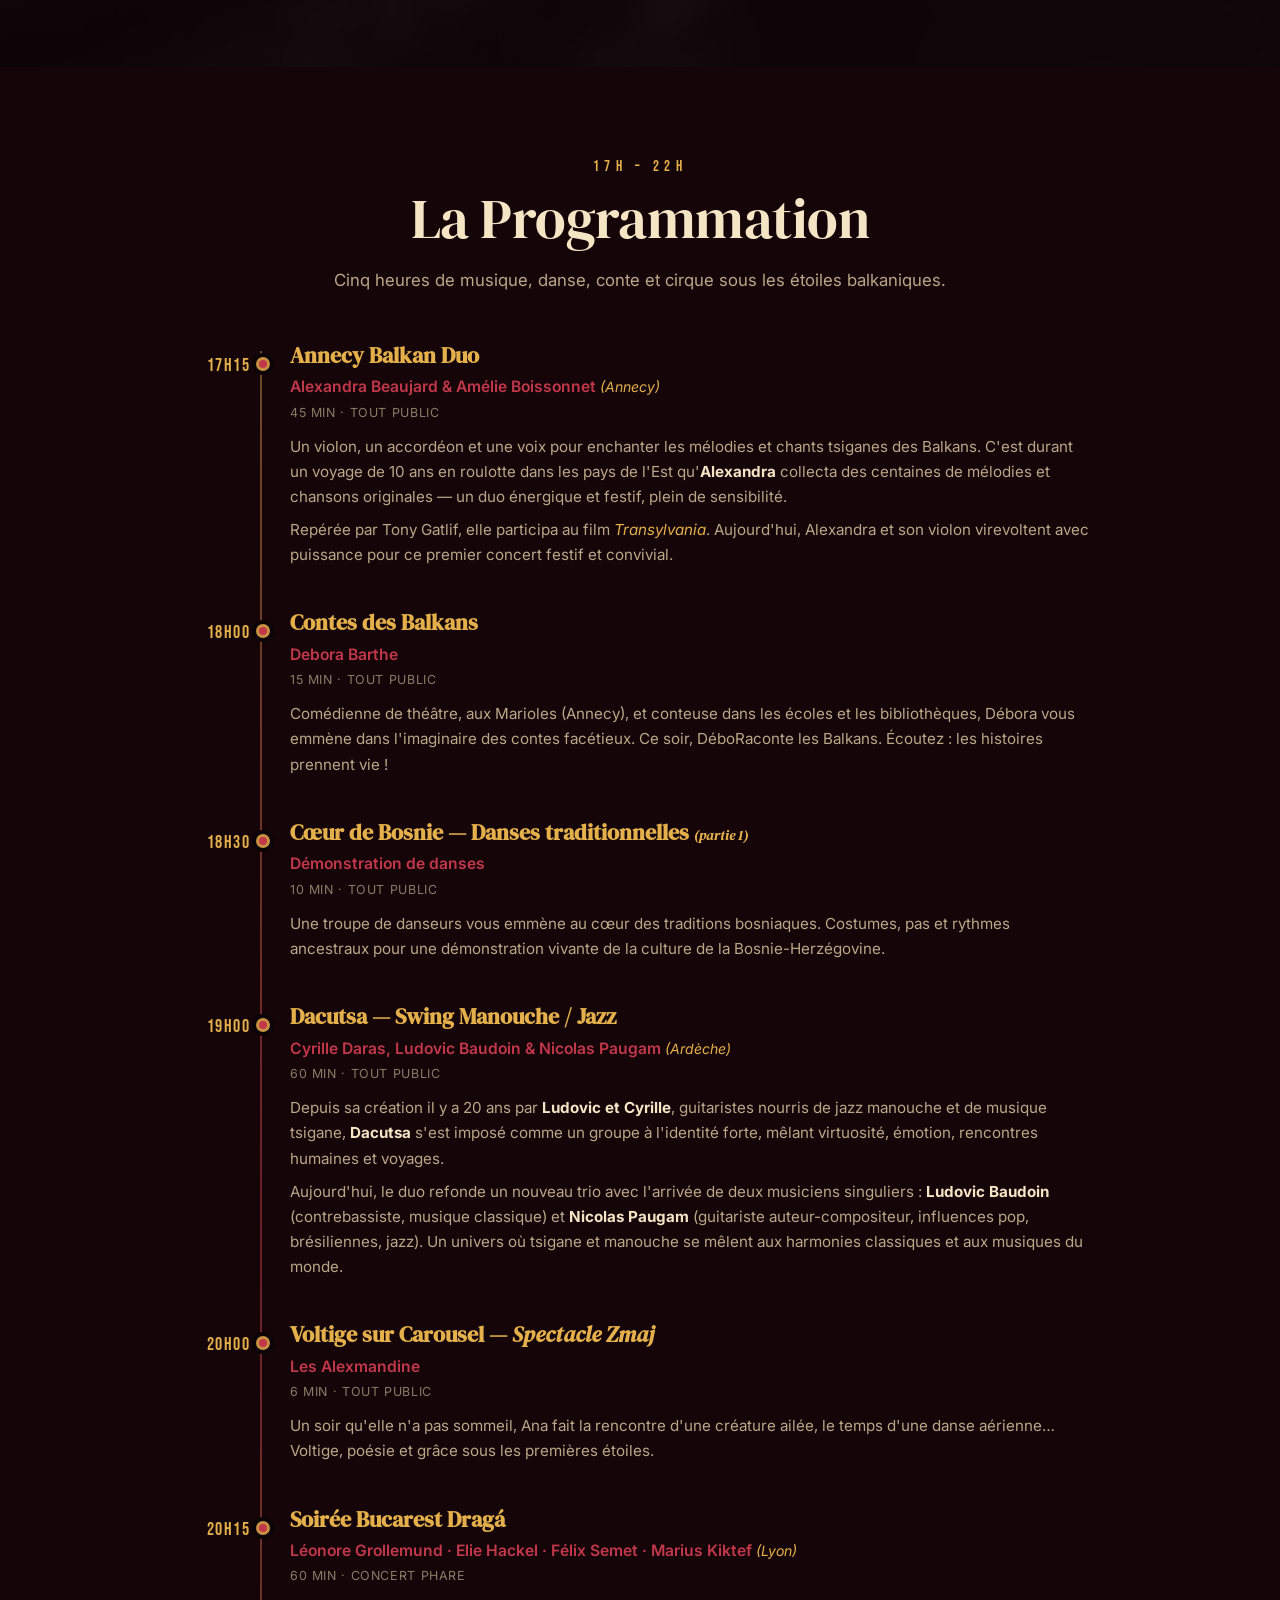
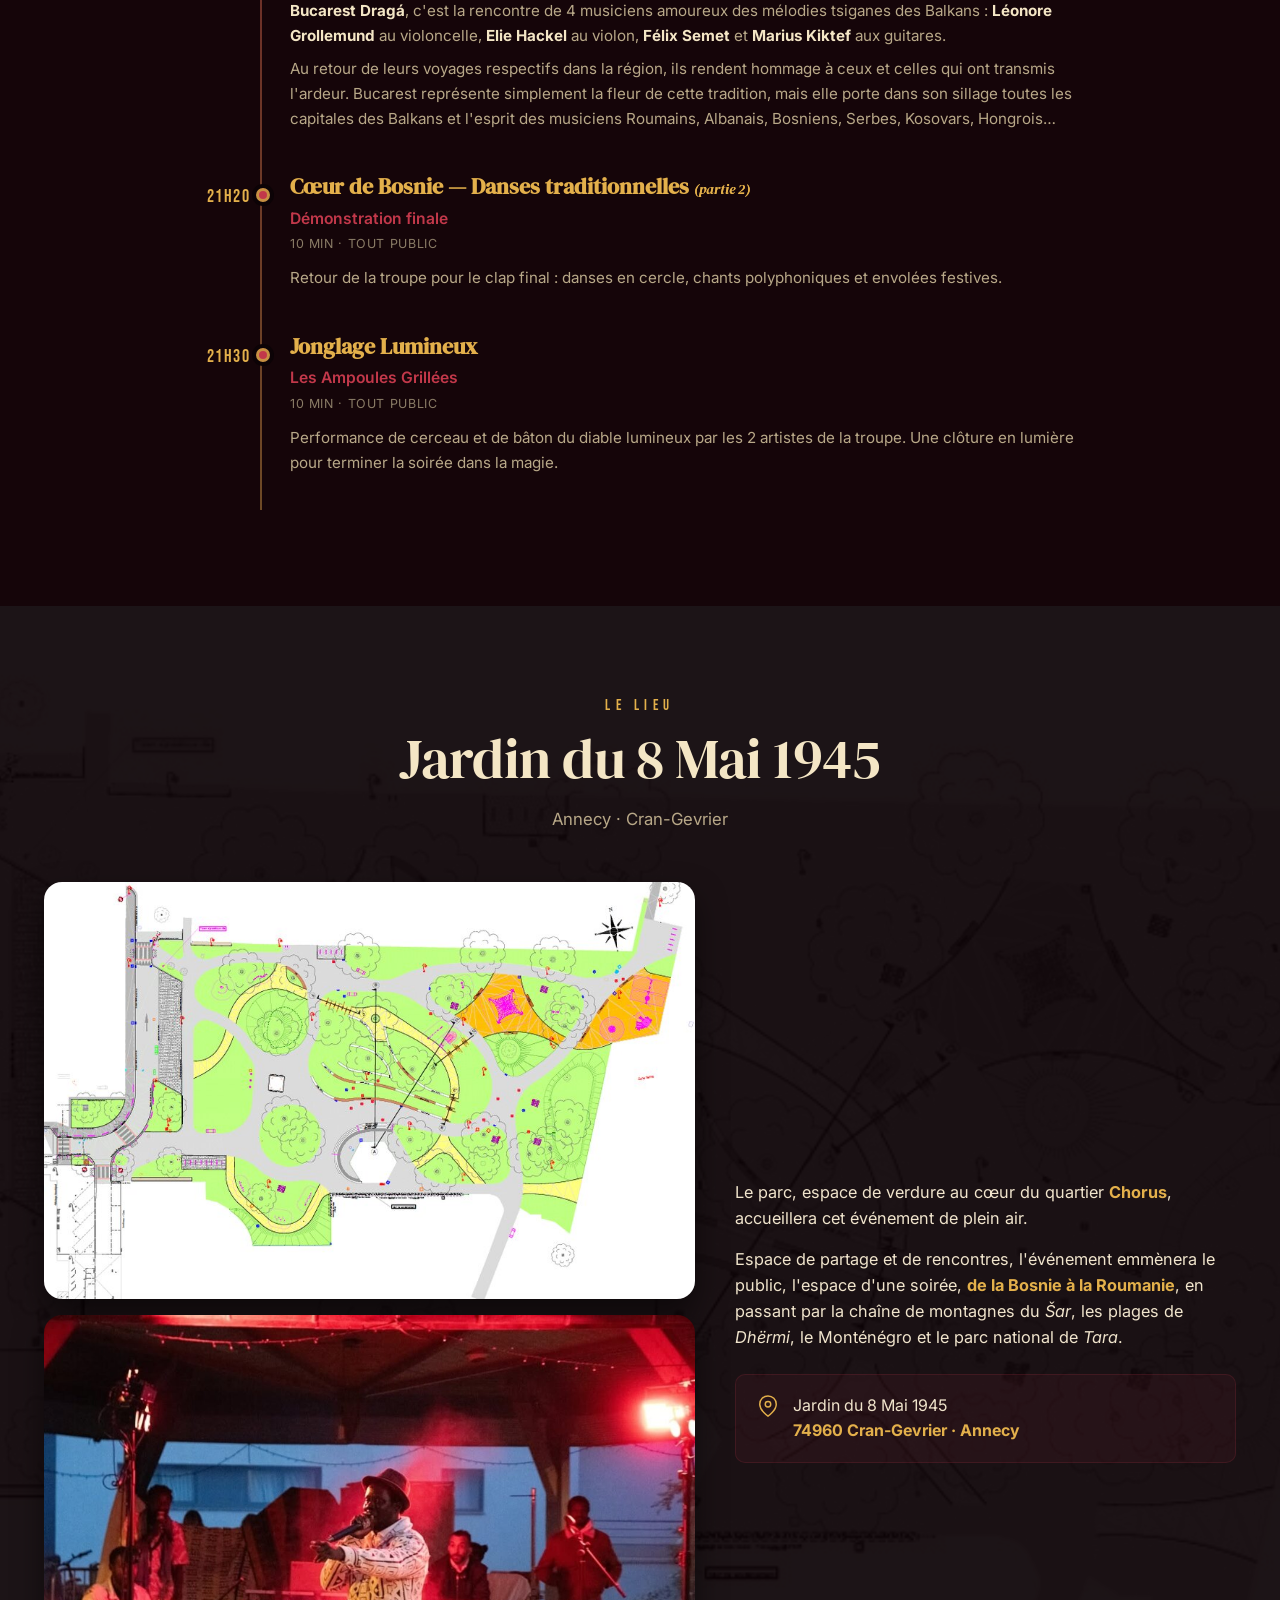
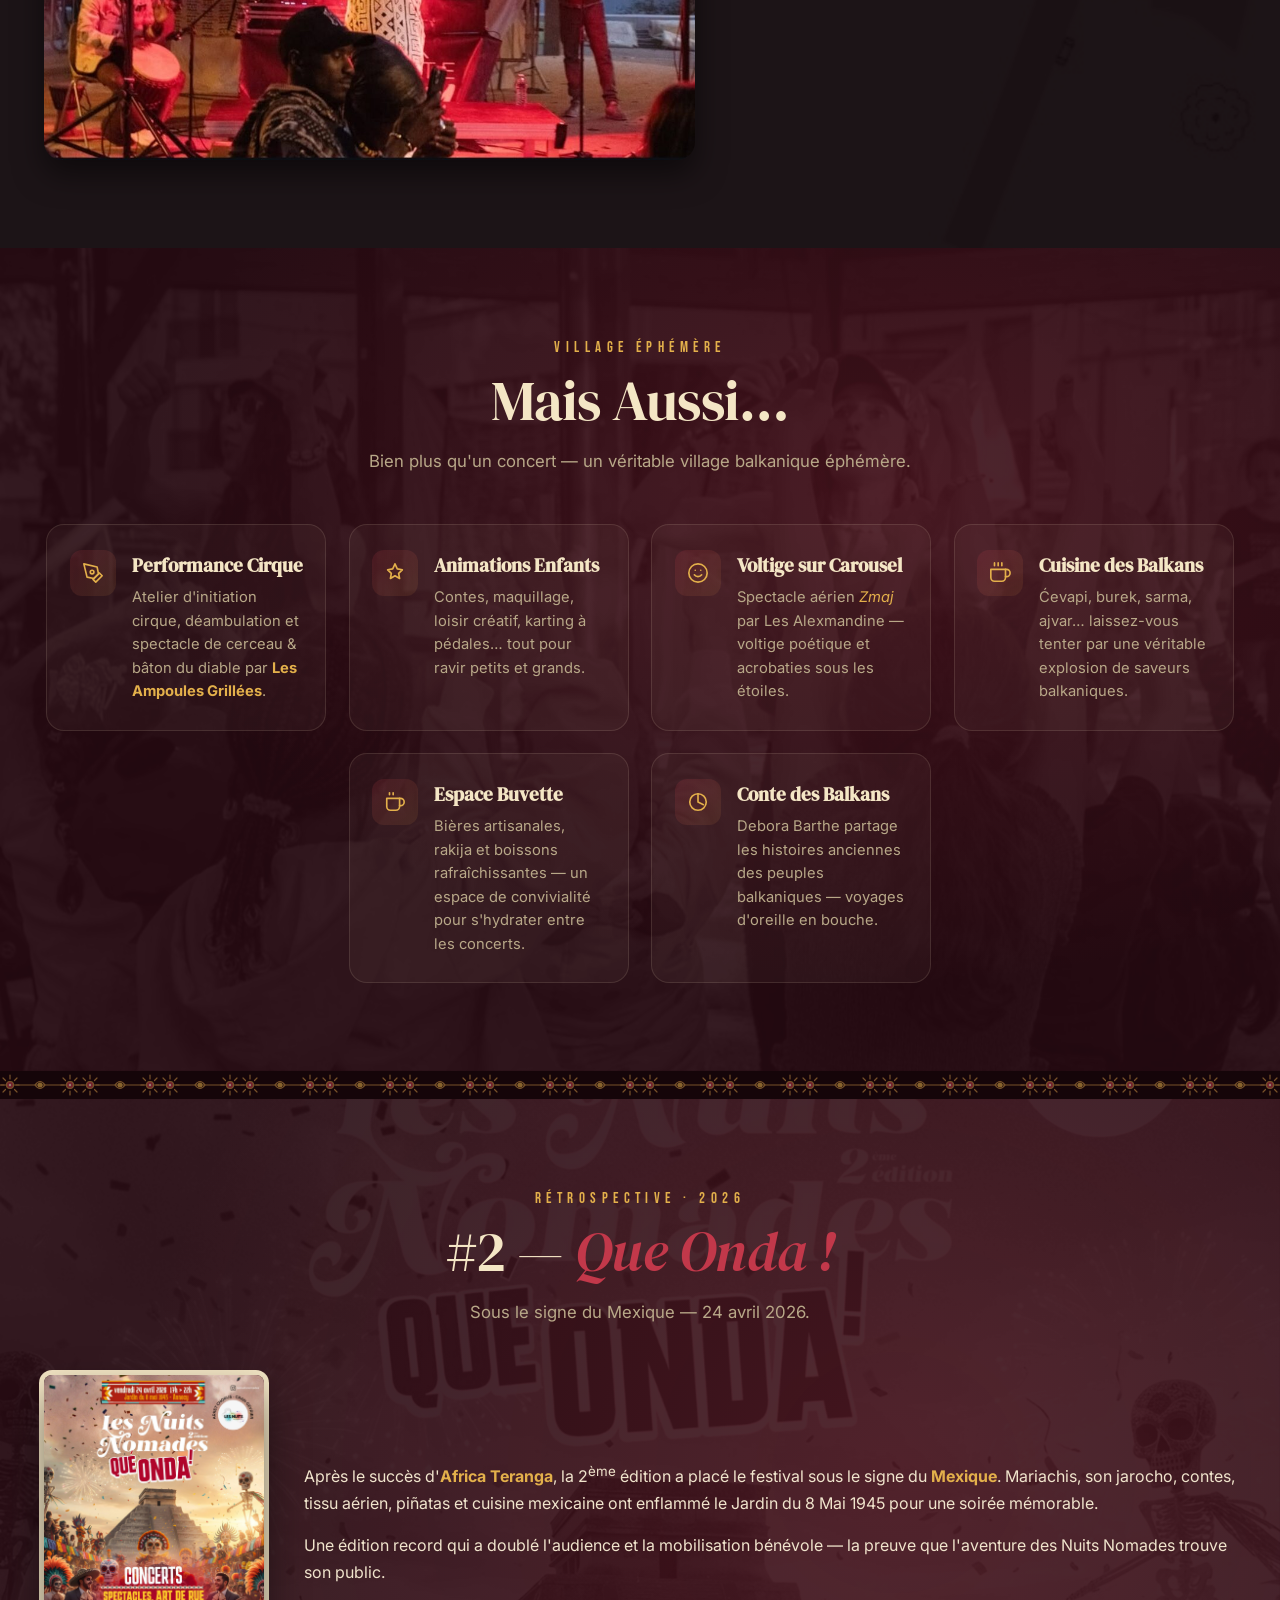
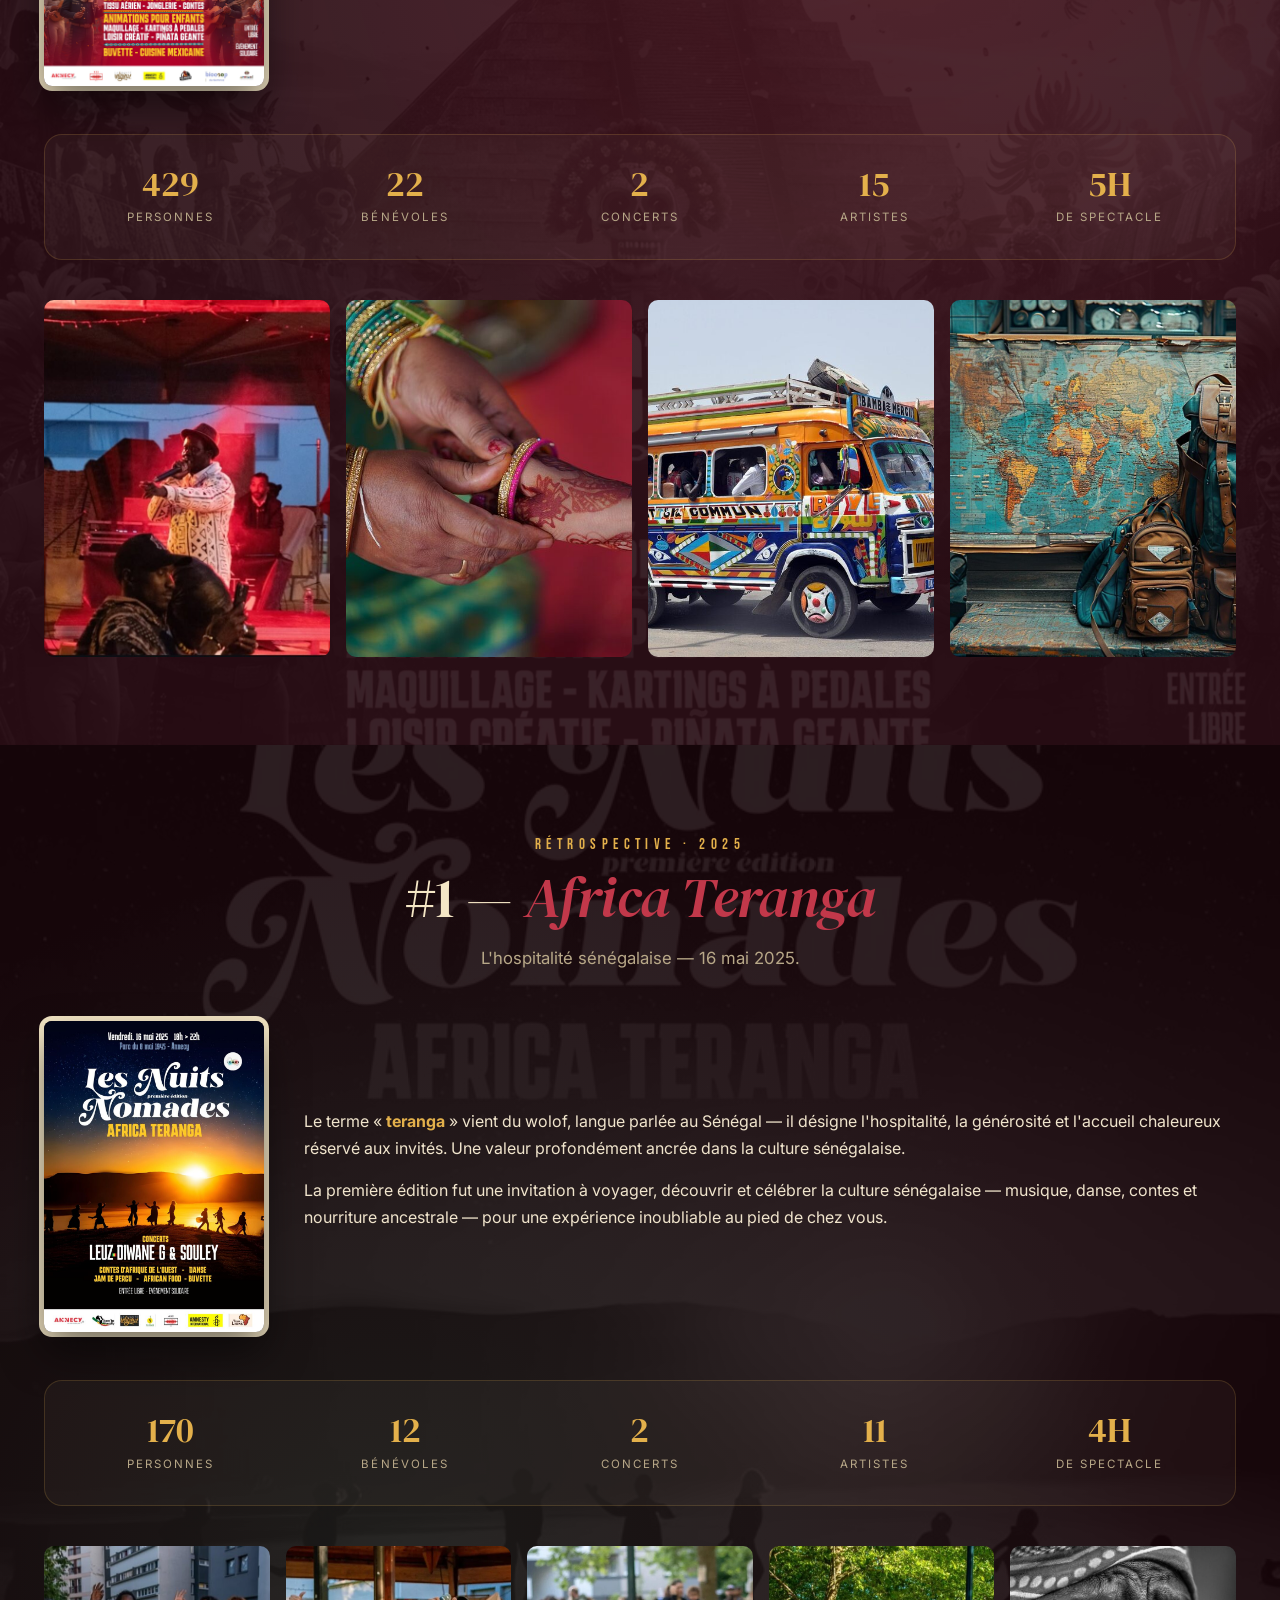
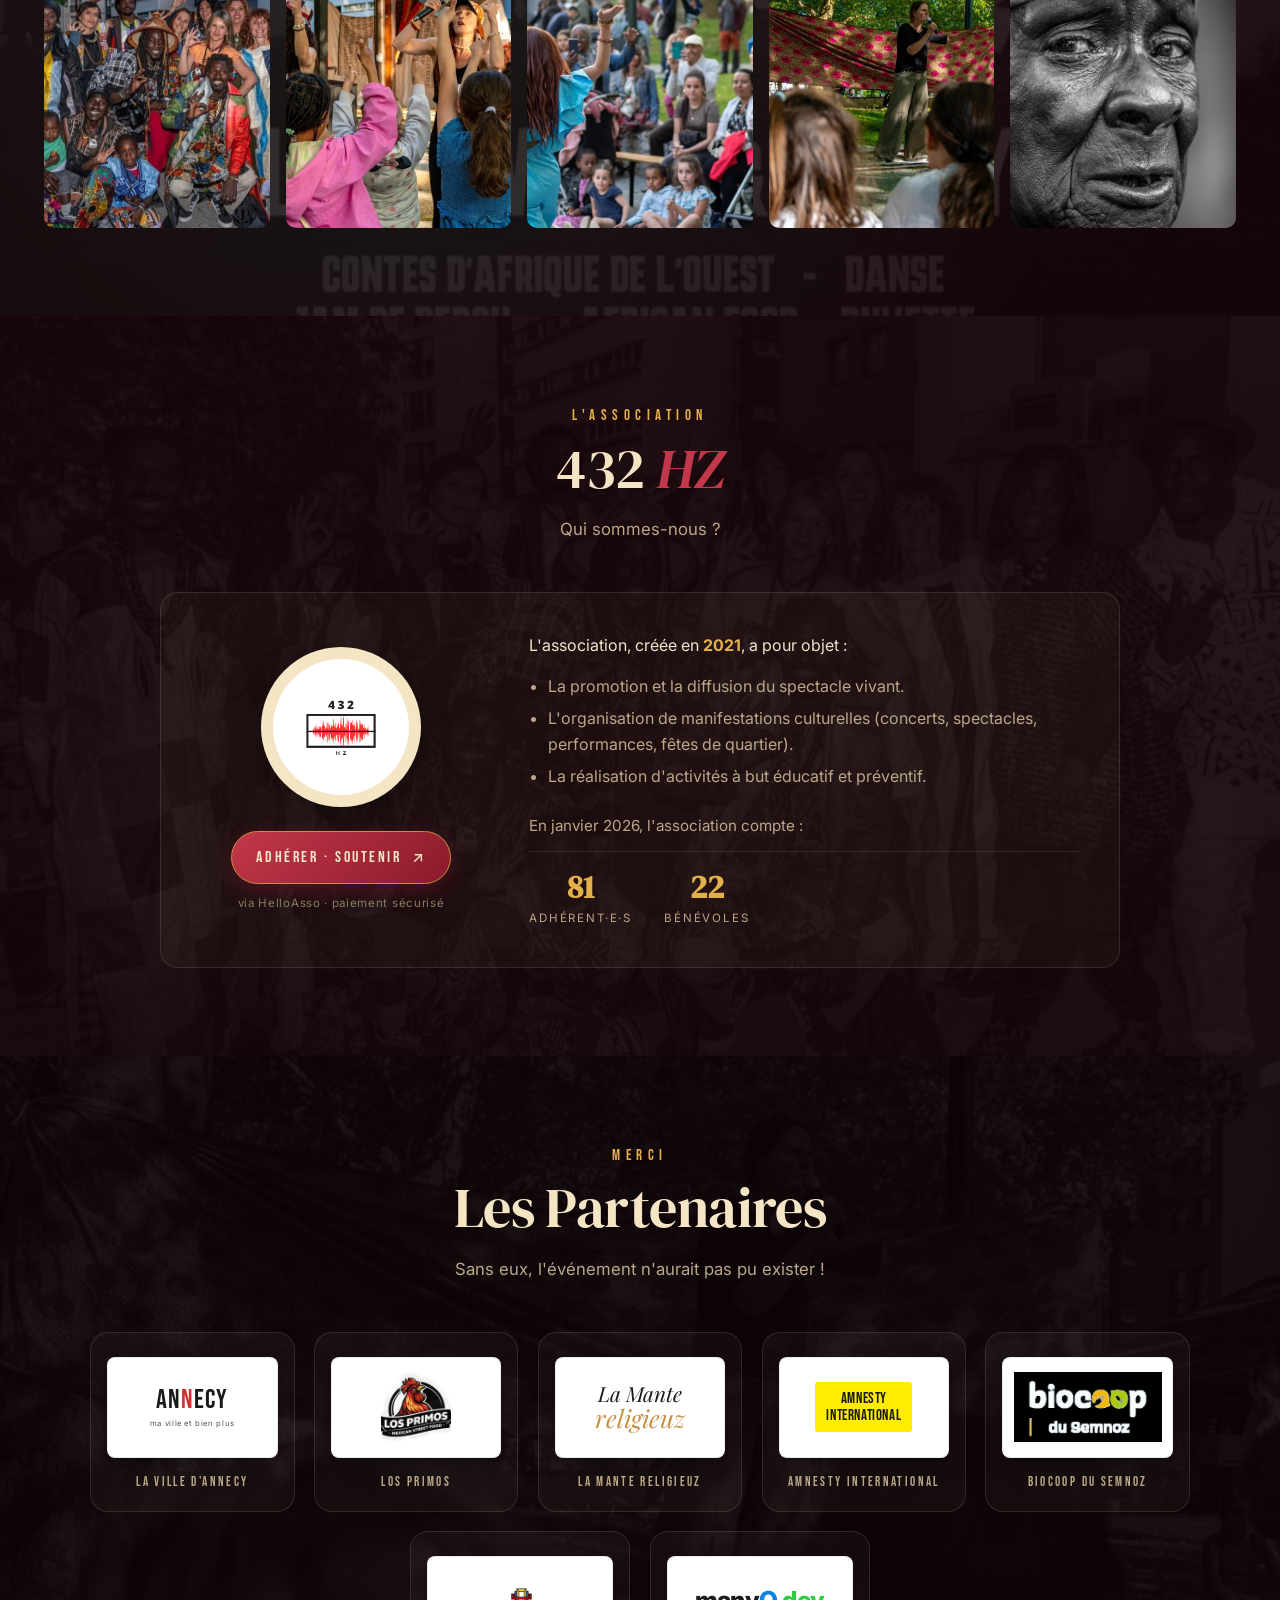
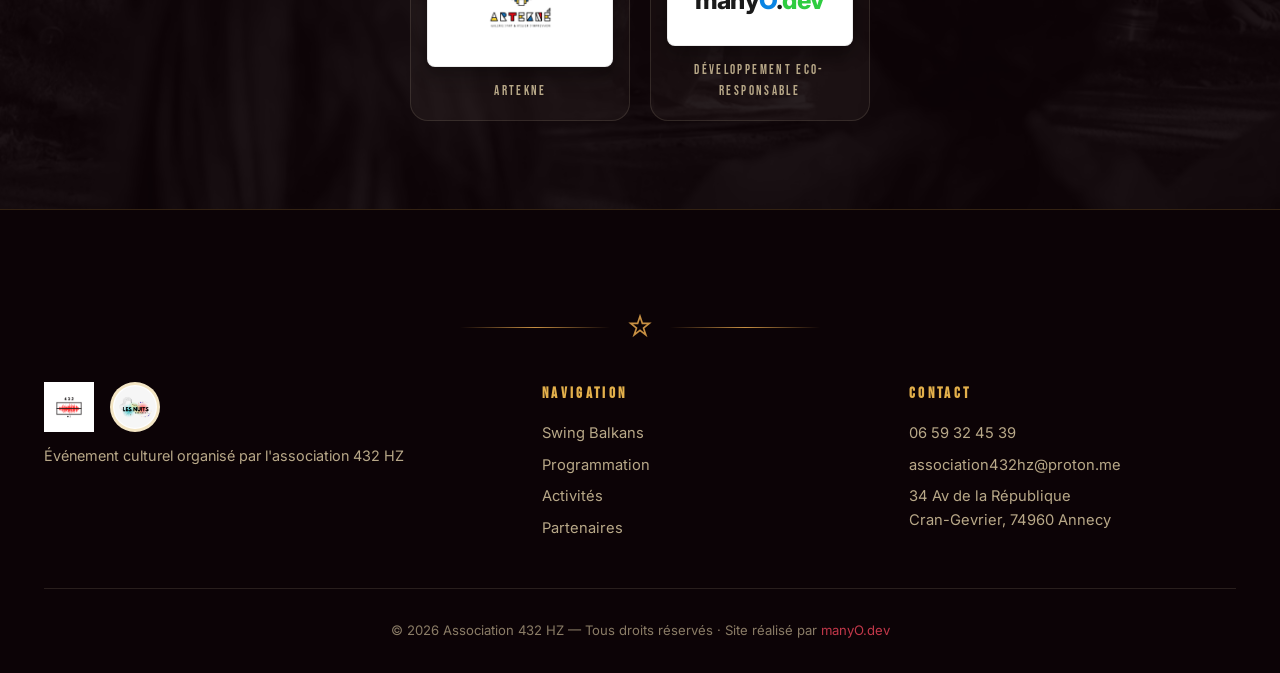
==== commit f767f4ae: "Update artist name and description for event" ====
--- a/index.html
+++ b/index.html
@@ -1536,7 +1536,7 @@
             <h3 class="tl-title">Contes des Balkans</h3>
             <p class="tl-artist">Debora Barthe</p>
             <p class="tl-meta">15 min &middot; Tout public</p>
-            <p class="tl-desc">Les contes circulent d'oreilles en bouches. Ils disent ce qu'ils savent du monde. Ceux-là sont originaires des Balkans. Ils ont beaucoup voyagé, d'oreille en bouche et de bouche en oreille, dans leur langue d'origine et puis dans d'autres aussi. Voyons ce qu'ils nous disent.</p>
+            <p class="tl-desc">Comédienne de théâtre, aux Marioles (Annecy), et conteuse dans les écoles et les bibliothèques, Débora vous emmène dans l'imaginaire des contes facétieux. Ce soir, DéboRaconte les Balkans. Écoutez : les histoires prennent vie !</p>
           </div>
           <div class="tl-item reveal">
             <span class="tl-time">18h30</span>
@@ -1548,7 +1548,7 @@
           <div class="tl-item reveal">
             <span class="tl-time">19h00</span>
             <h3 class="tl-title">Dacutsa — Swing Manouche / Jazz</h3>
-            <p class="tl-artist">Cyrille Daras, Ludovic Beaudoin &amp; Nicolas Paugam <span class="tl-origin">(Ardèche)</span></p>
+            <p class="tl-artist">Cyrille Daras, Ludovic Baudoin &amp; Nicolas Paugam <span class="tl-origin">(Ardèche)</span></p>
             <p class="tl-meta">60 min &middot; Tout public</p>
             <p class="tl-desc">Depuis sa création il y a 20 ans par <strong>Ludovic et Cyrille</strong>, guitaristes nourris de jazz manouche et de musique tsigane, <strong>Dacutsa</strong> s'est imposé comme un groupe à l'identité forte, mêlant virtuosité, émotion, rencontres humaines et voyages.</p>
             <p class="tl-desc">Aujourd'hui, le duo refonde un nouveau trio avec l'arrivée de deux musiciens singuliers : <strong>Ludovic Baudoin</strong> (contrebassiste, musique classique) et <strong>Nicolas Paugam</strong> (guitariste auteur-compositeur, influences pop, brésiliennes, jazz). Un univers où tsigane et manouche se mêlent aux harmonies classiques et aux musiques du monde.</p>
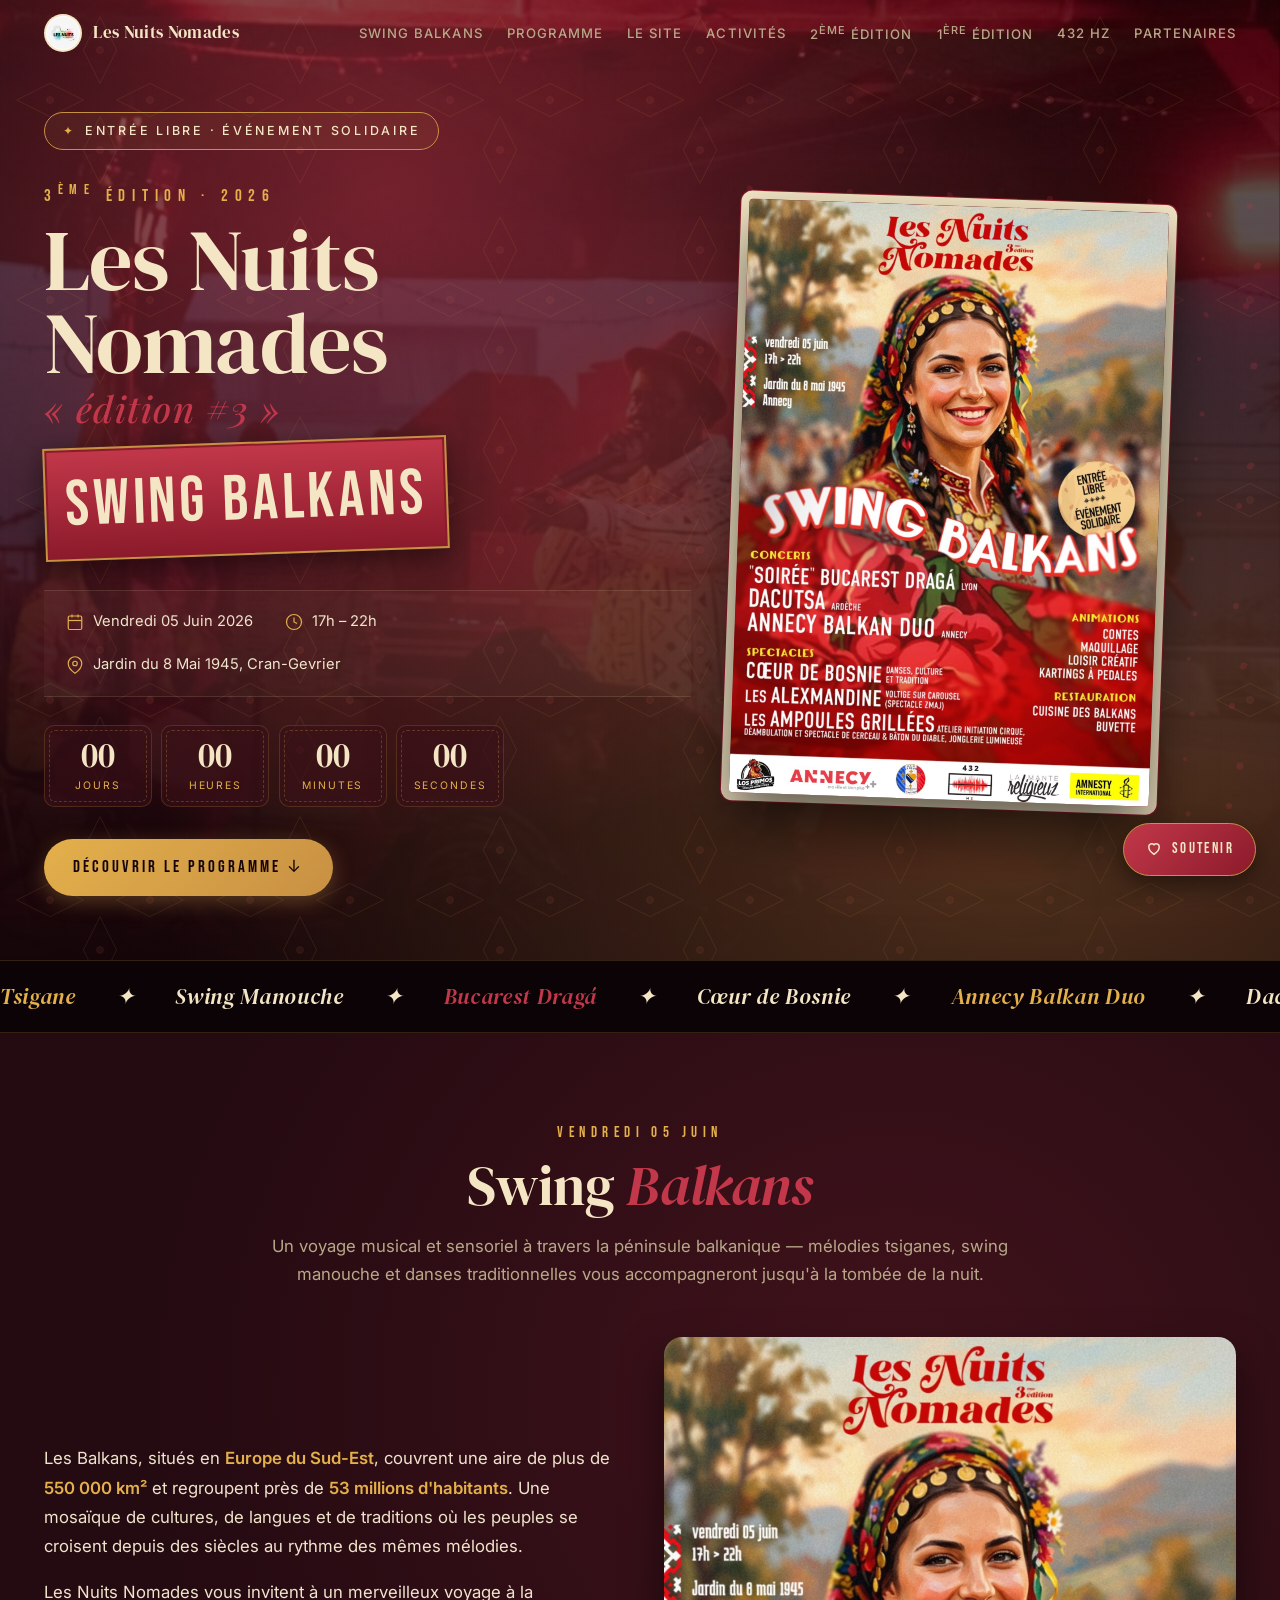
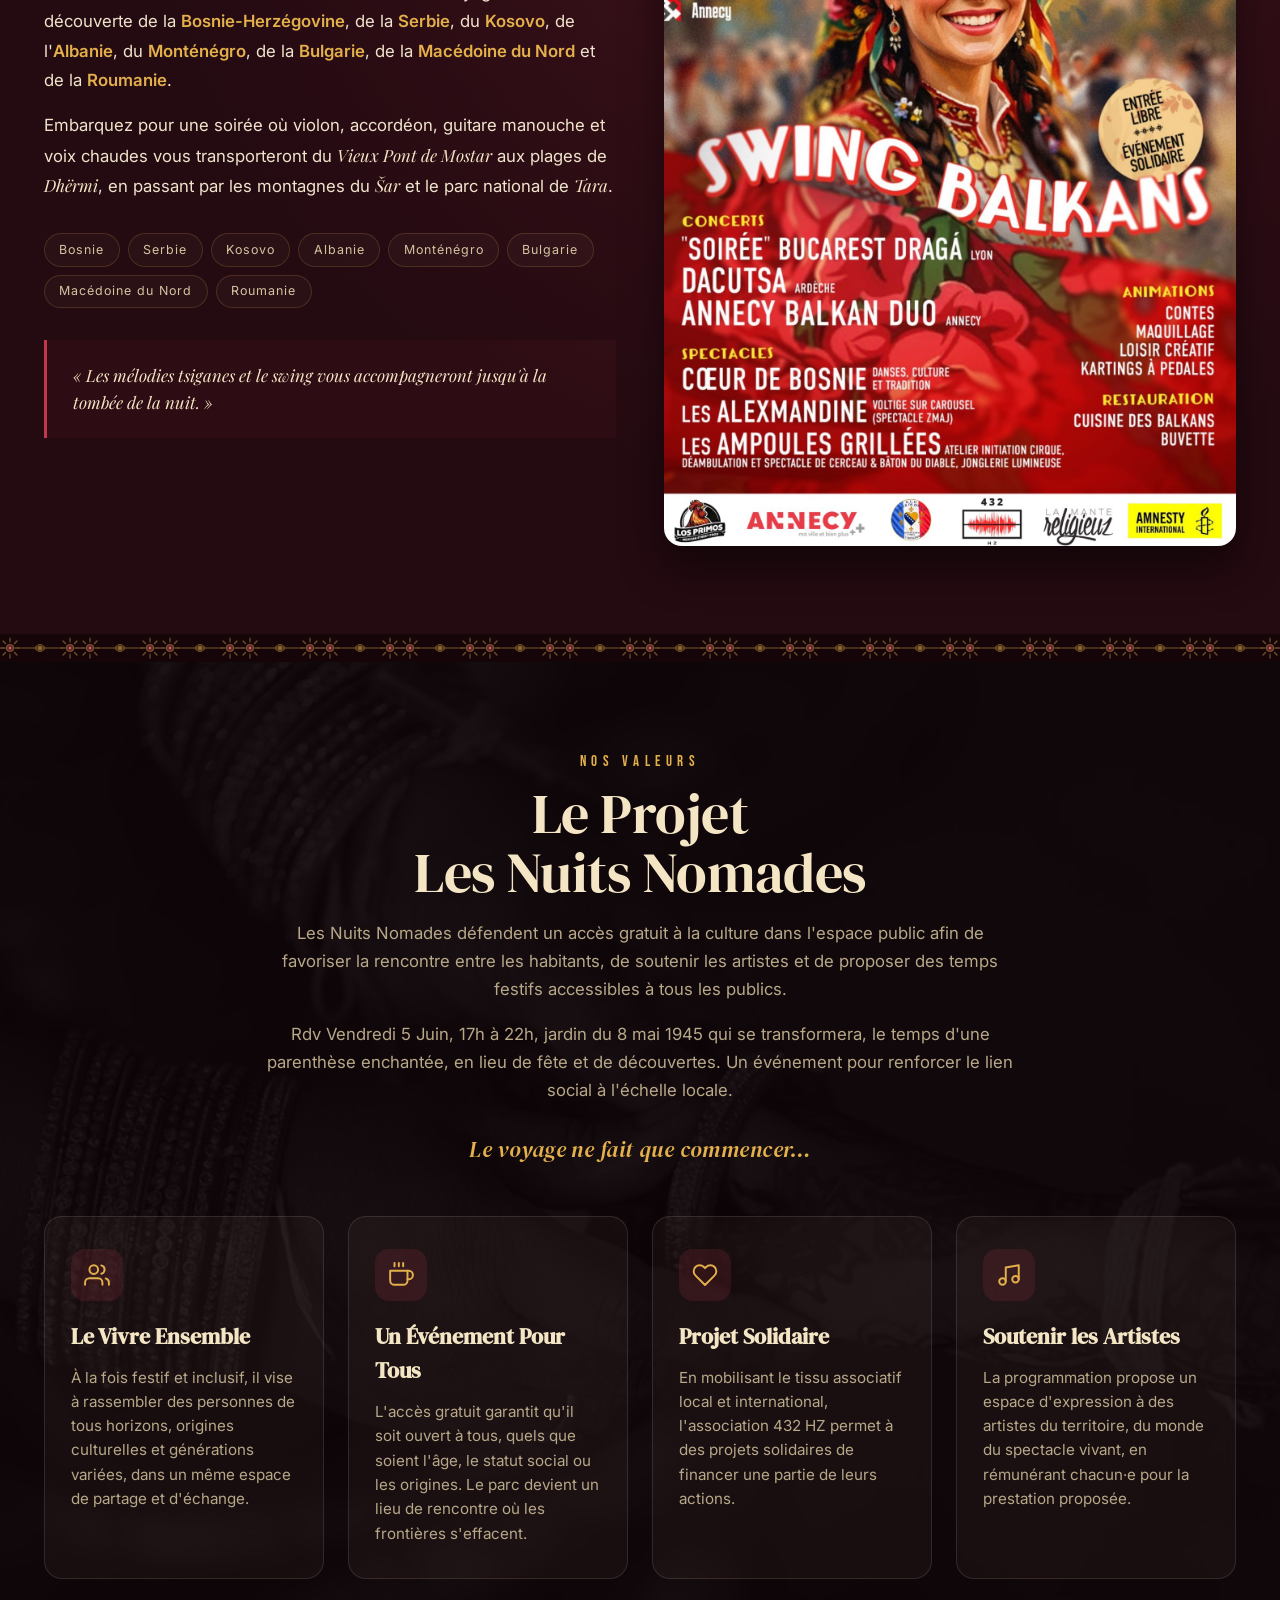
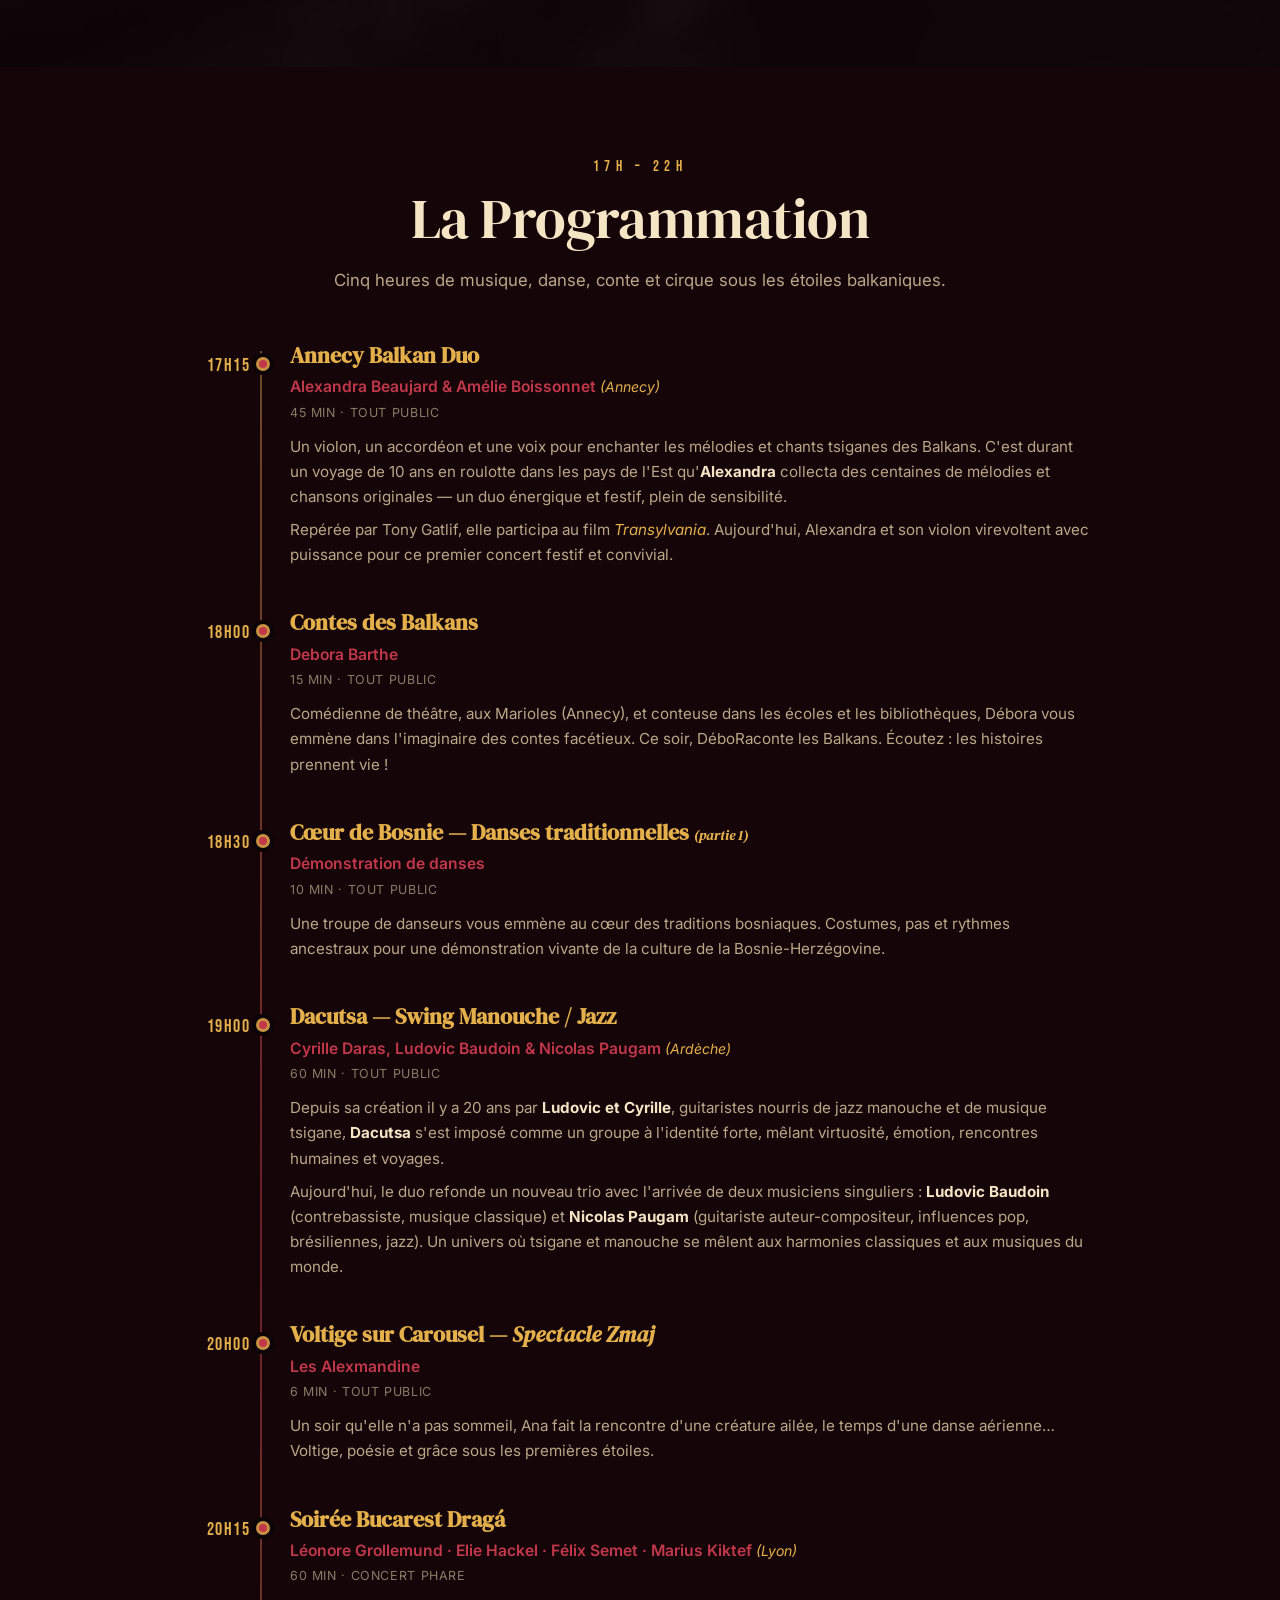
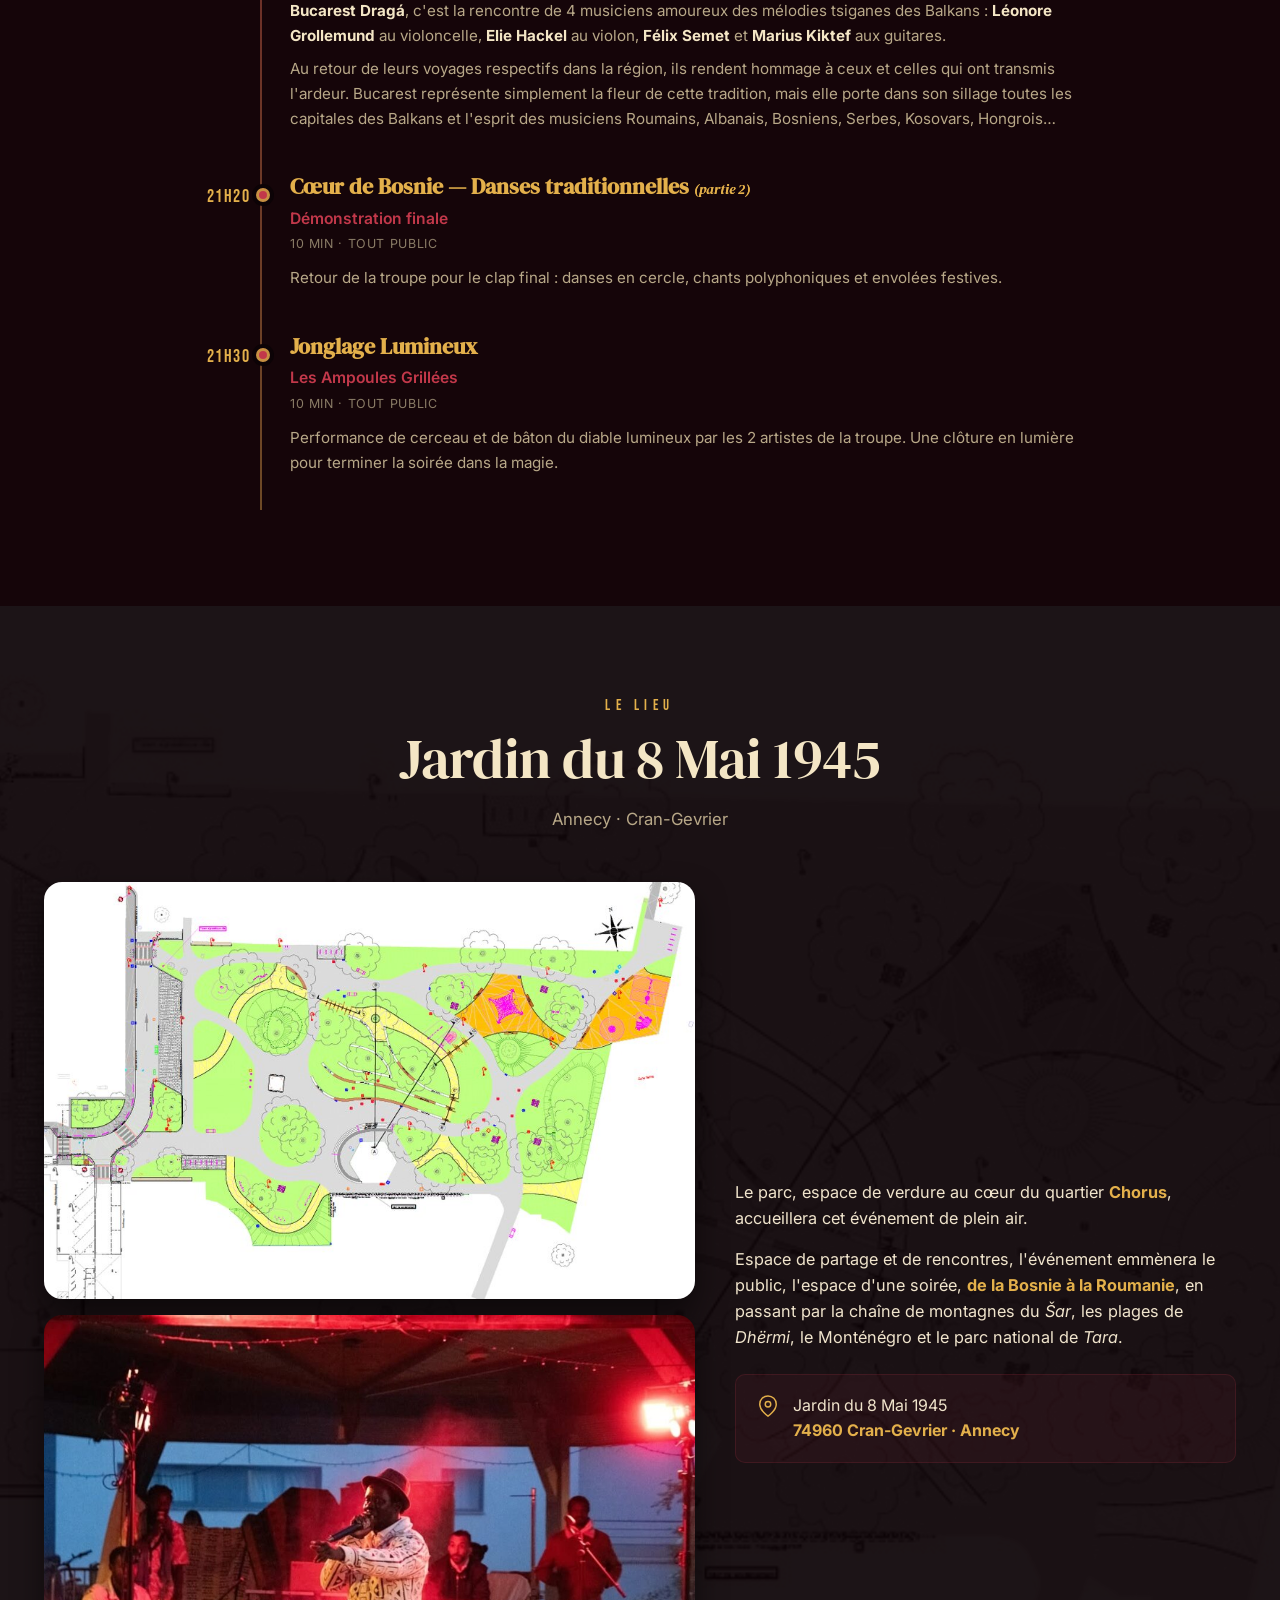
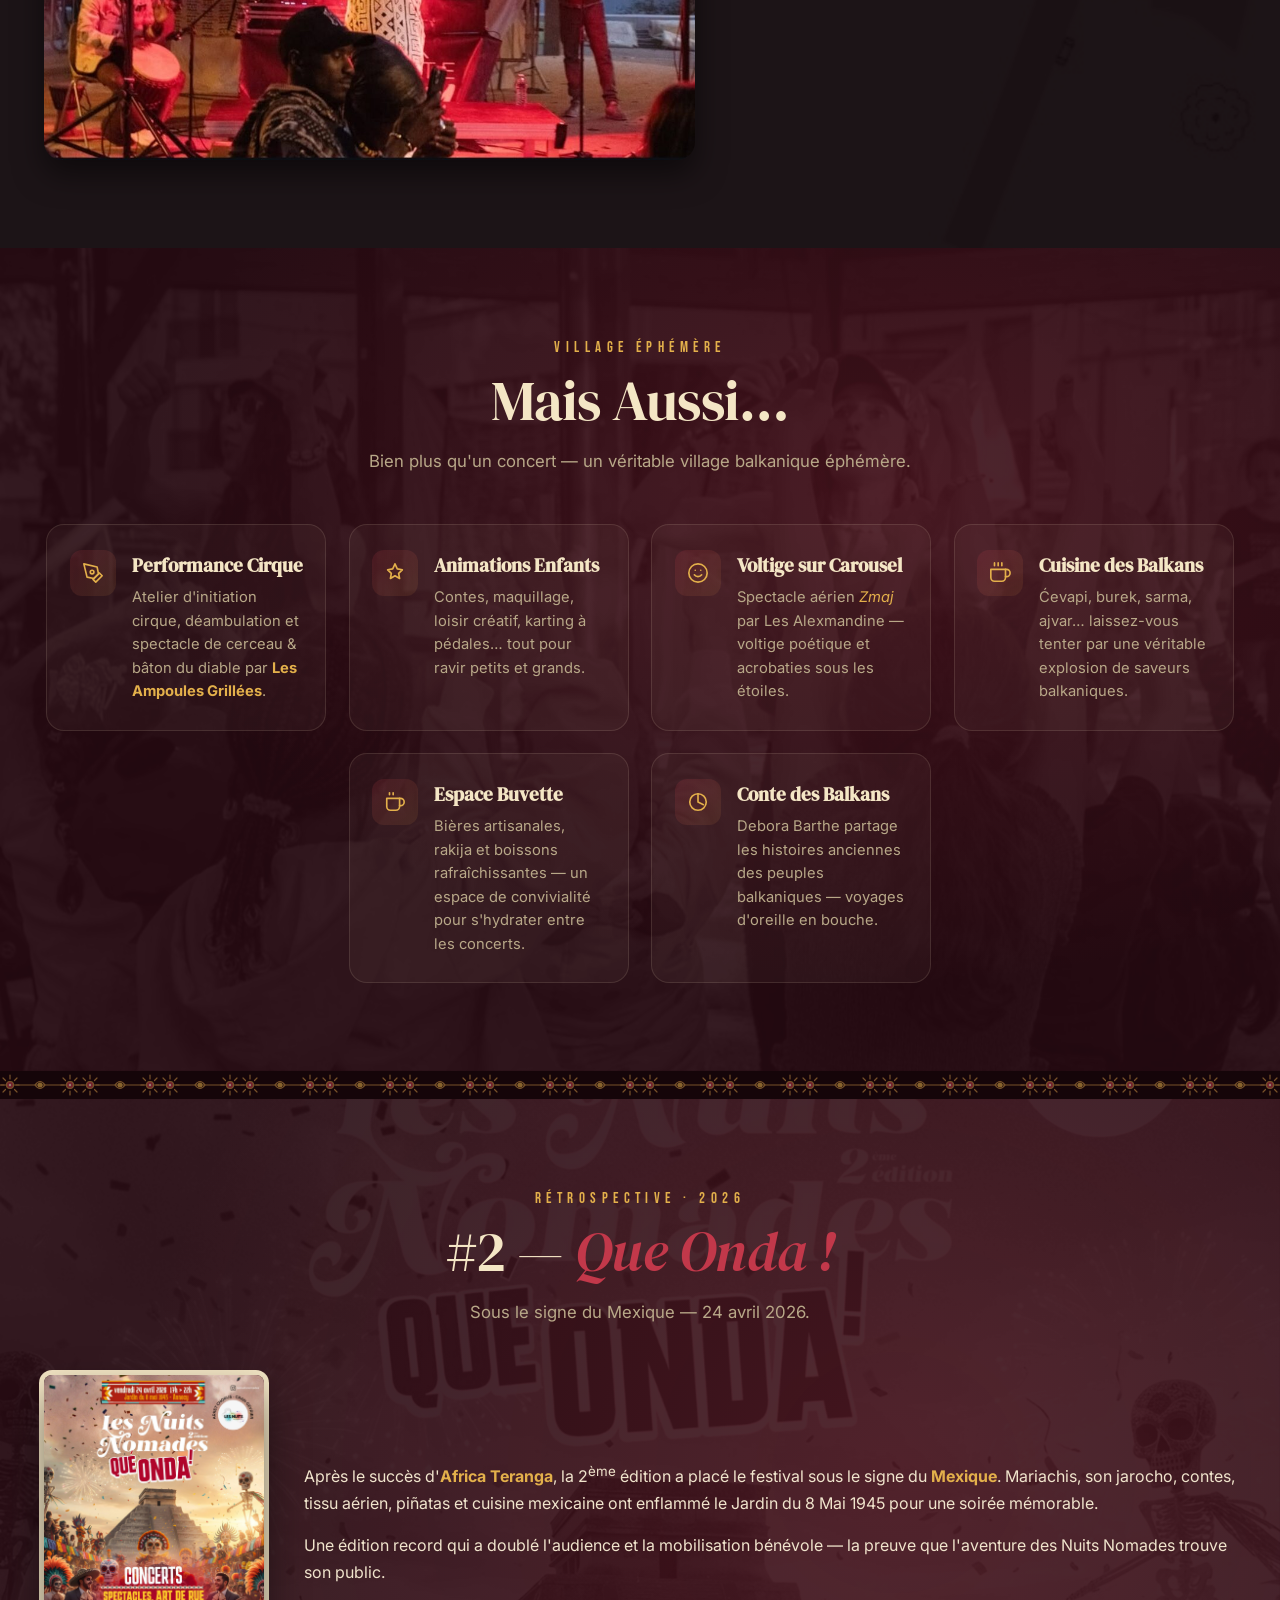
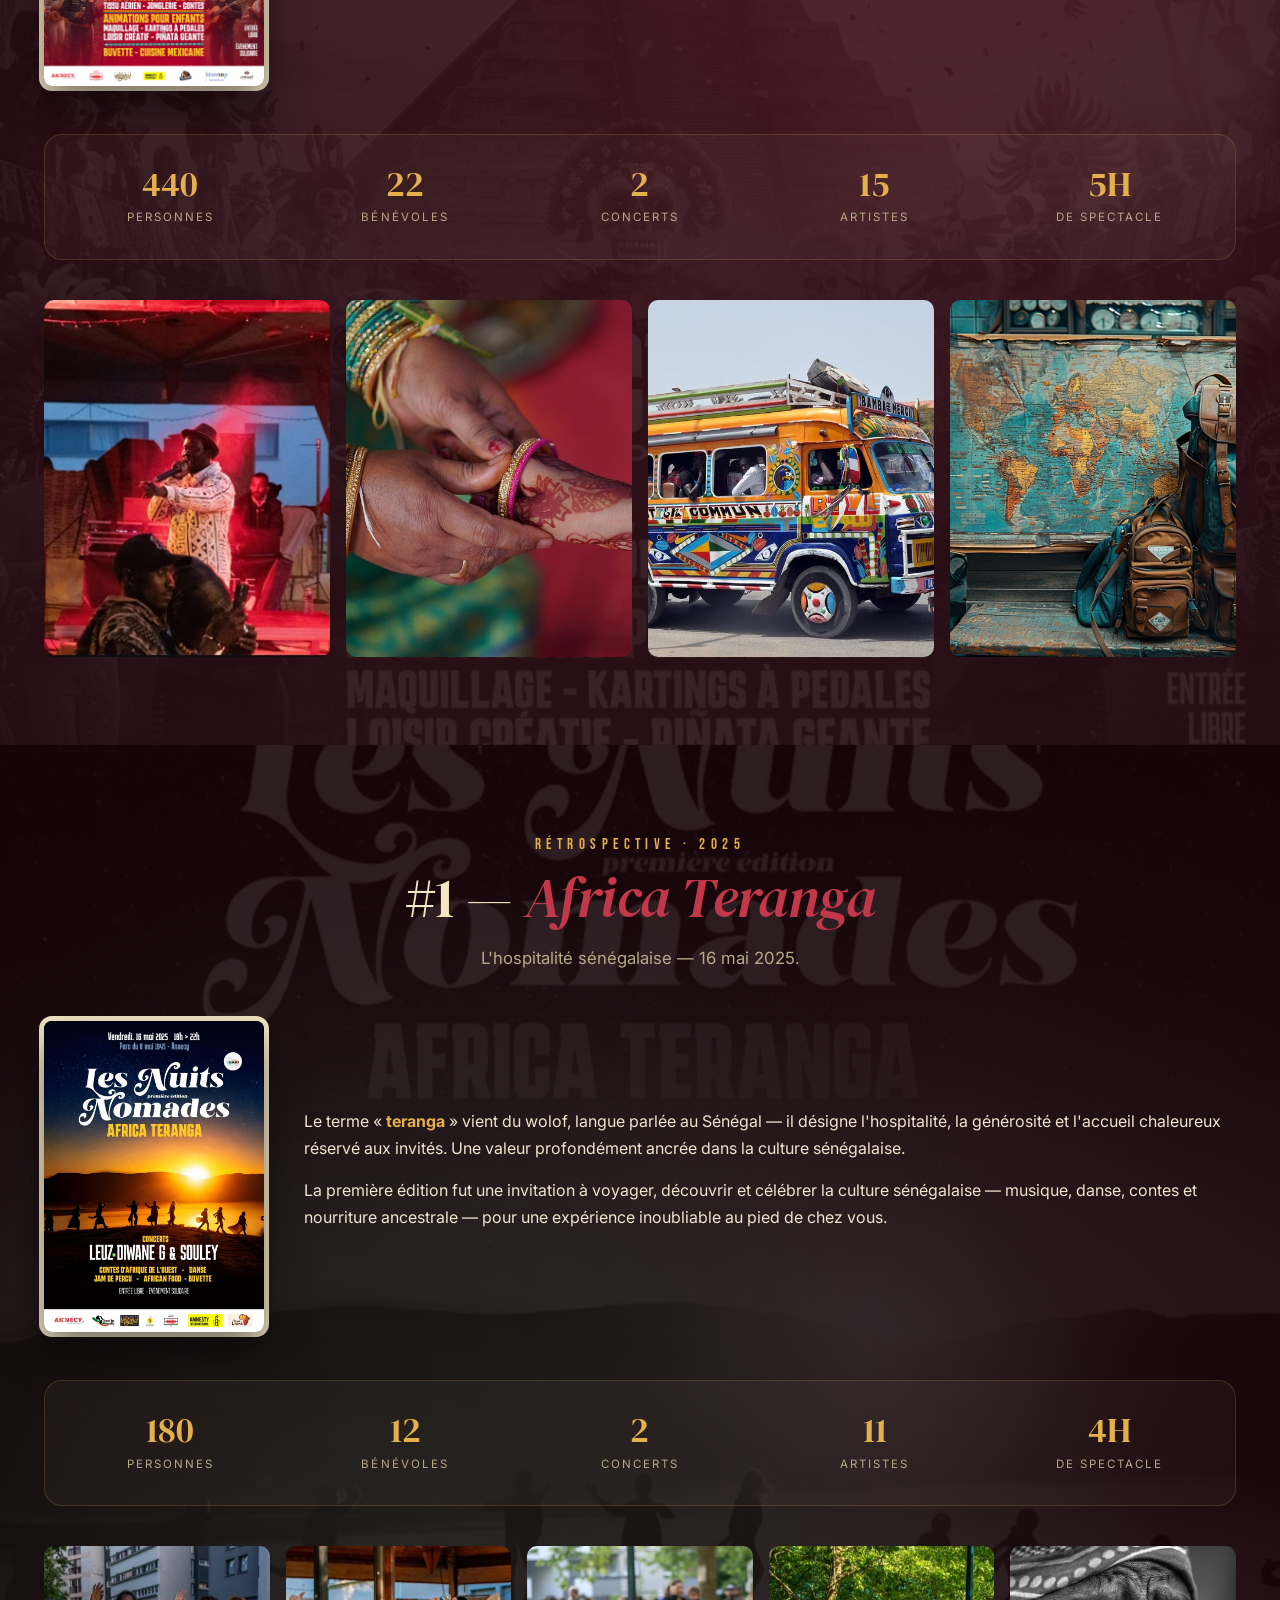
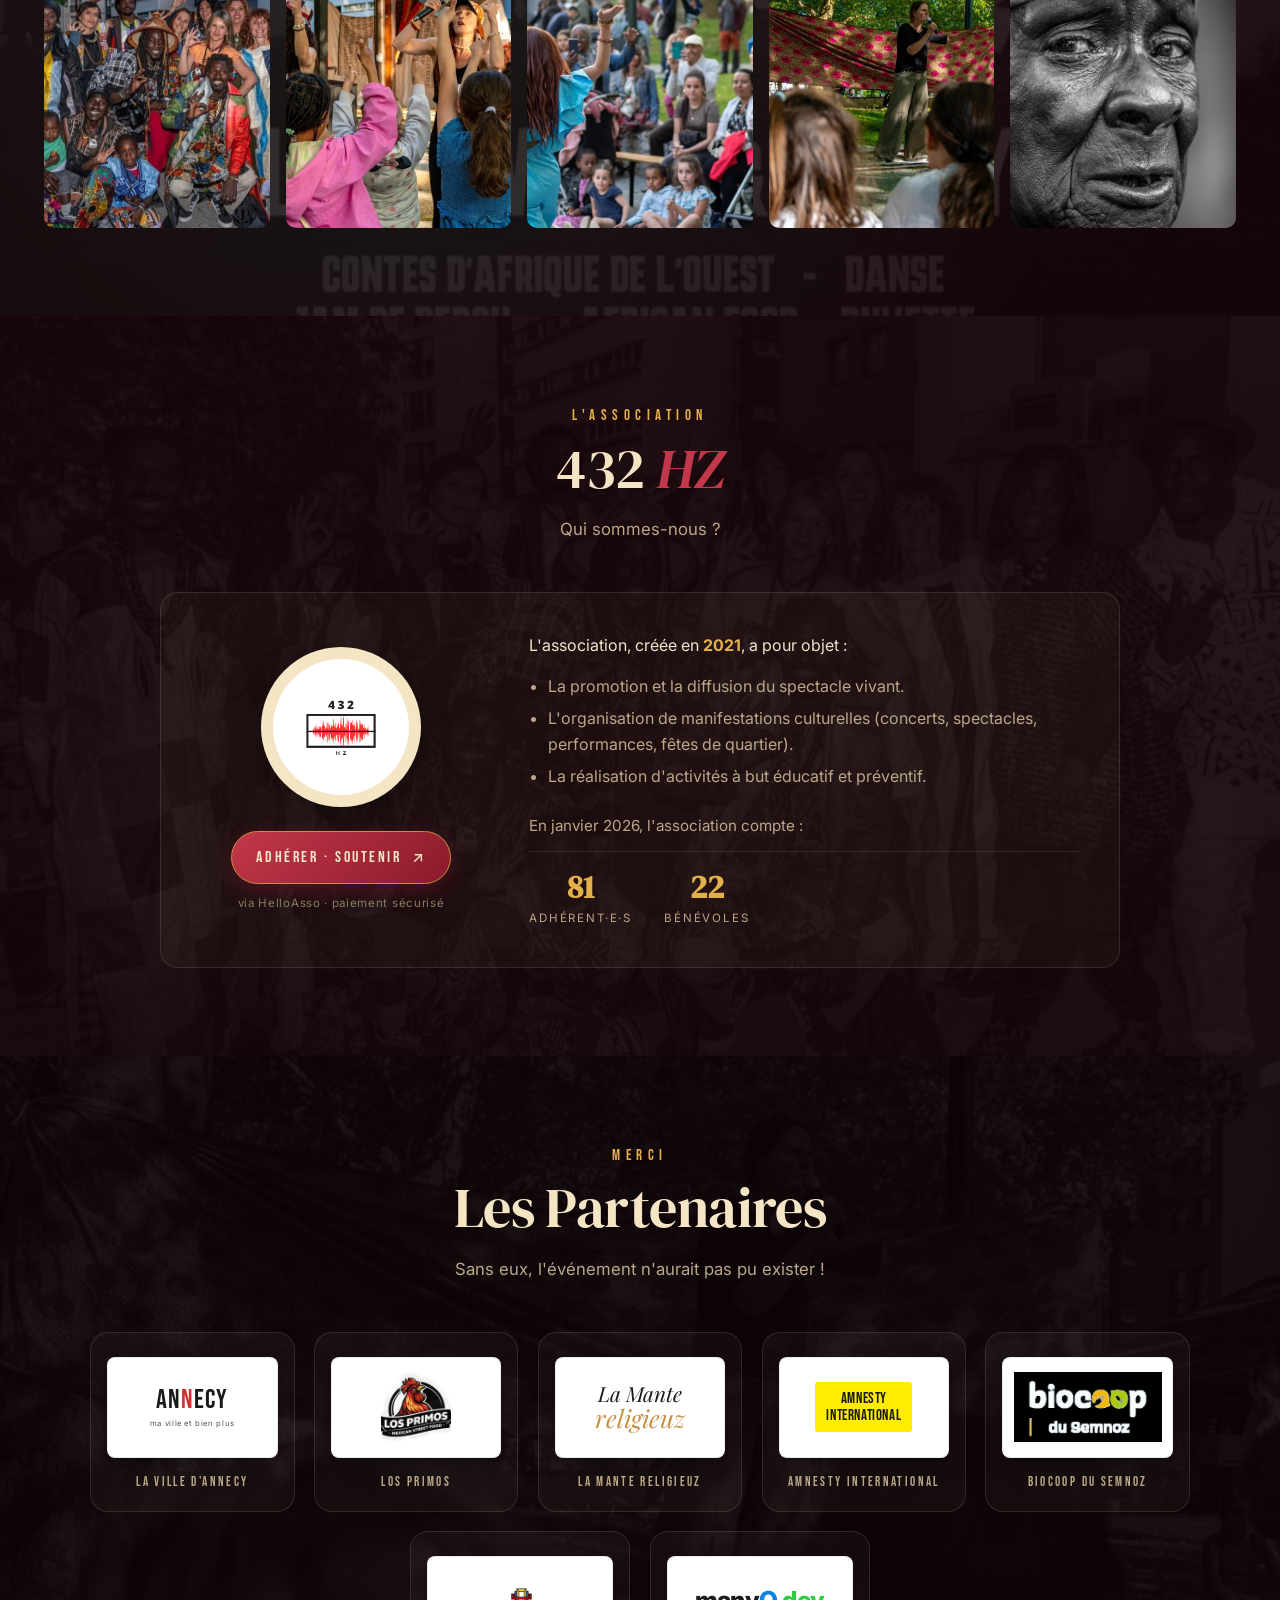
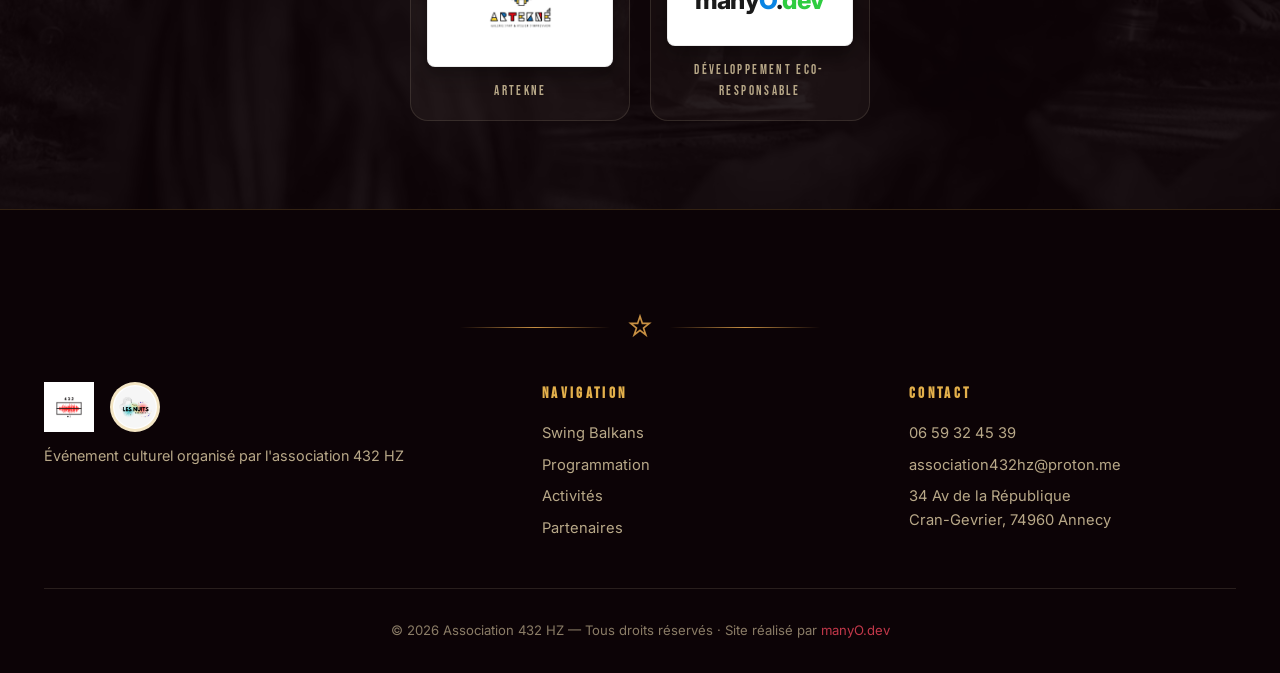
==== commit b64e19e0: "Vertically center heart icon in sticky donate button" ====
--- a/index.html
+++ b/index.html
@@ -1924,7 +1924,8 @@
      target="_blank" rel="noopener noreferrer"
      class="sticky-donate" id="stickyDonate"
      aria-label="Soutenir l'association 432 HZ sur HelloAsso (nouvel onglet)">
-    <svg aria-hidden="true" viewBox="0 0 24 24">
+    <!-- viewBox décalé de 2 : le tracé occupe y 7→21, on le recentre verticalement -->
+    <svg aria-hidden="true" viewBox="0 2 24 24">
       <path d="M12 21s-7-4.35-7-10a4 4 0 0 1 7-2.65A4 4 0 0 1 19 11c0 5.65-7 10-7 10z"/>
     </svg>
     <span class="sticky-donate__short">Soutenir</span>
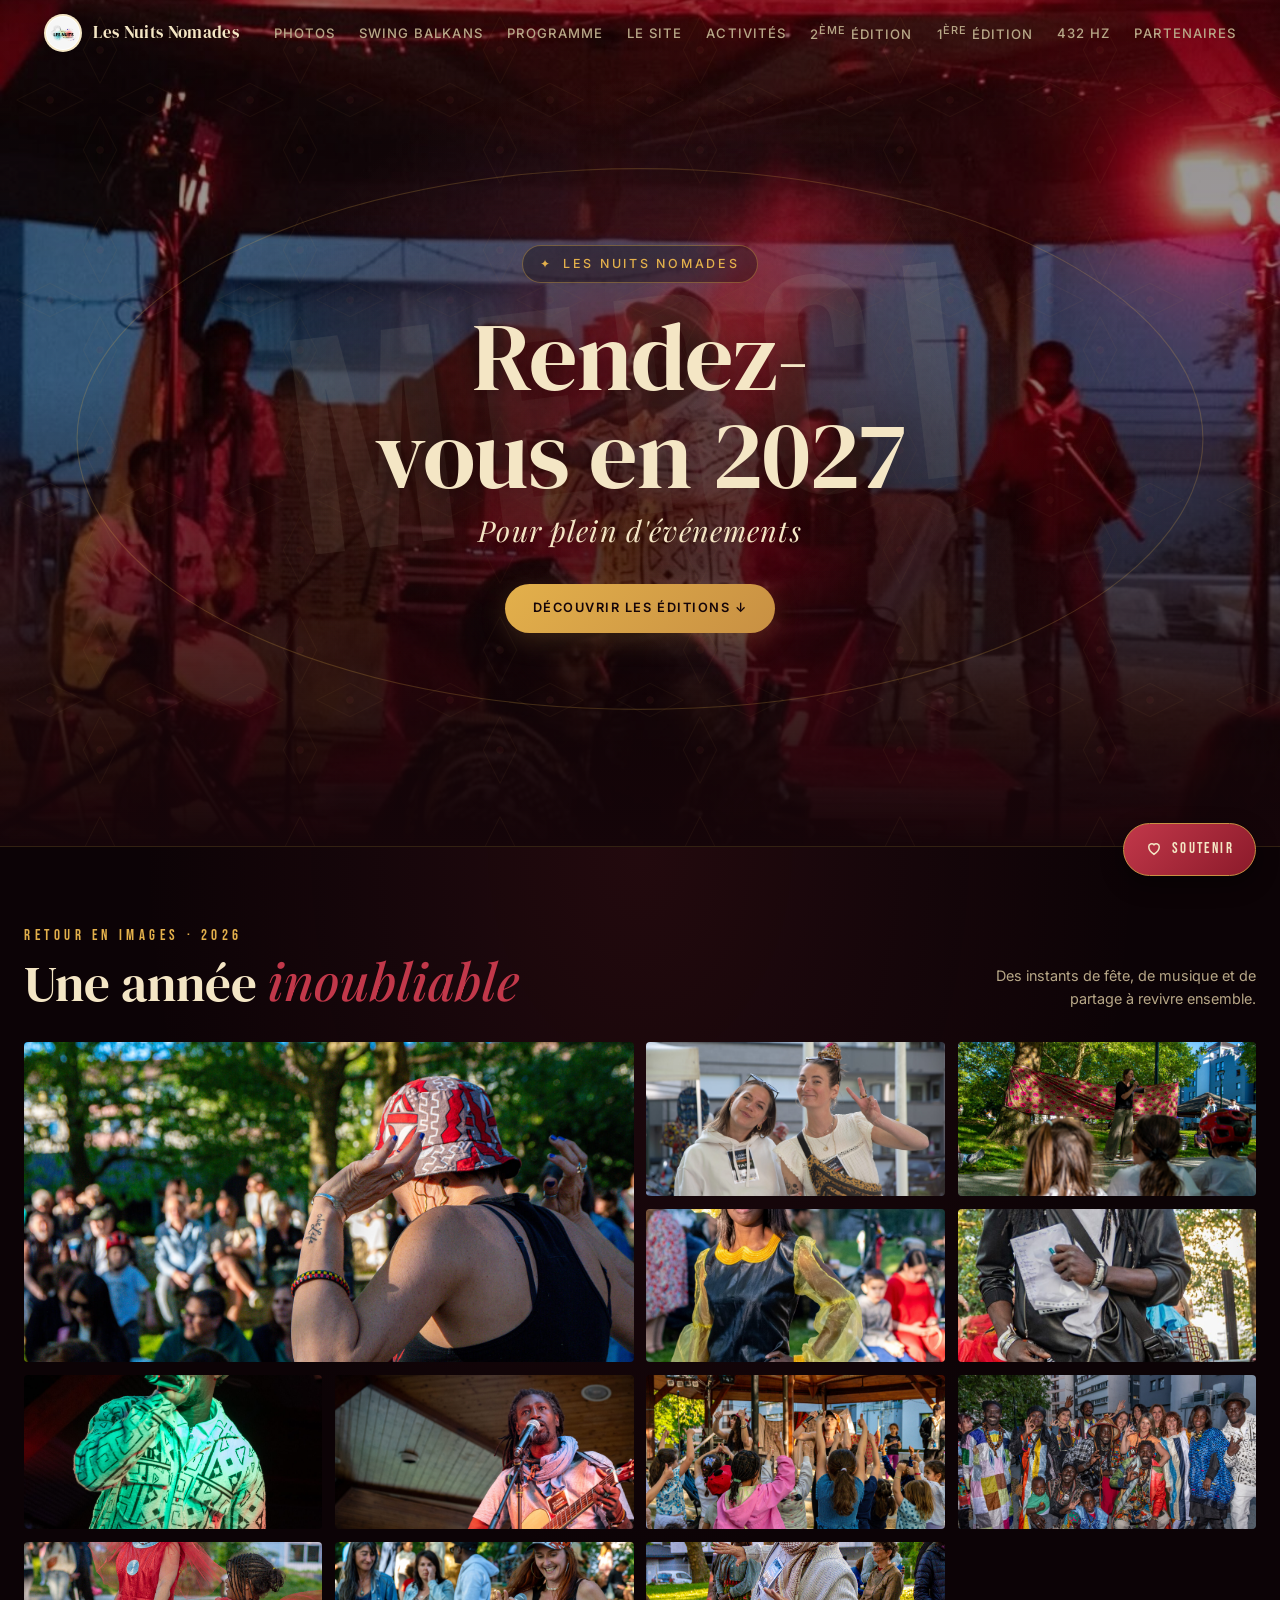
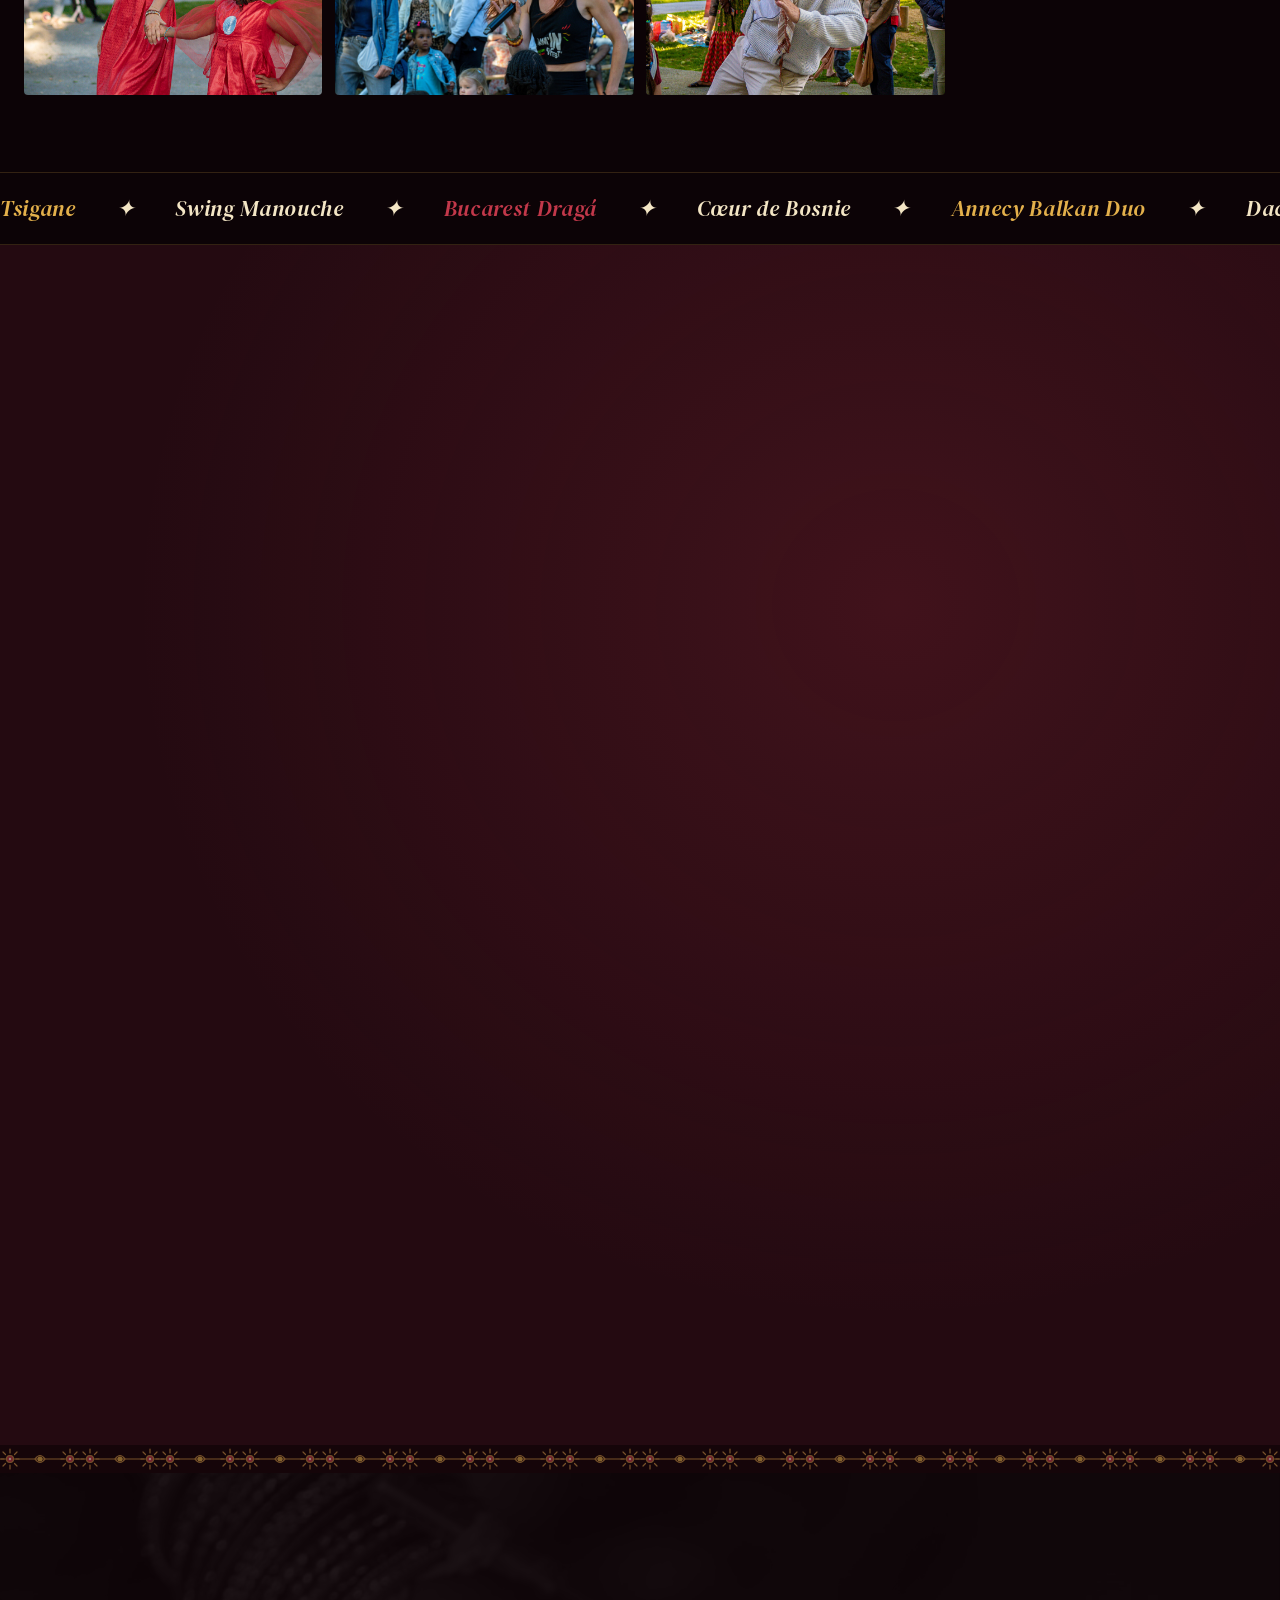
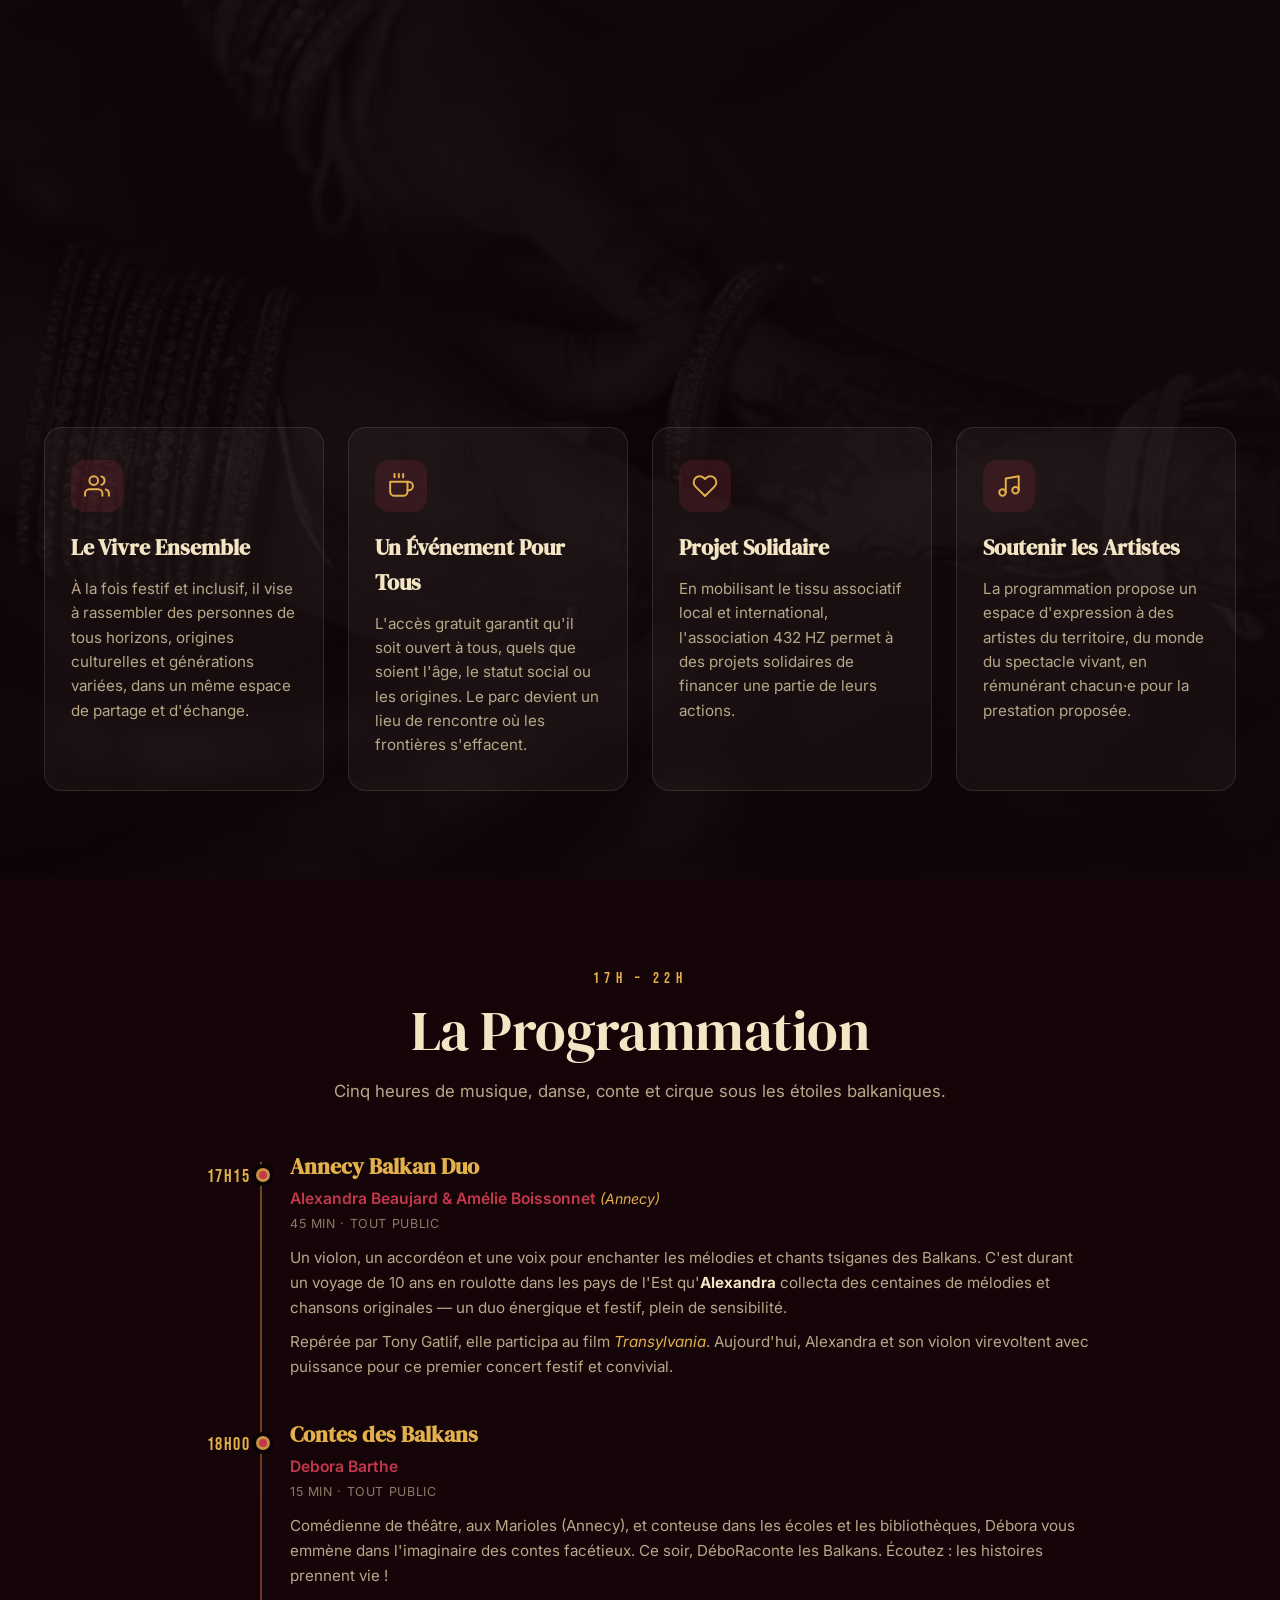
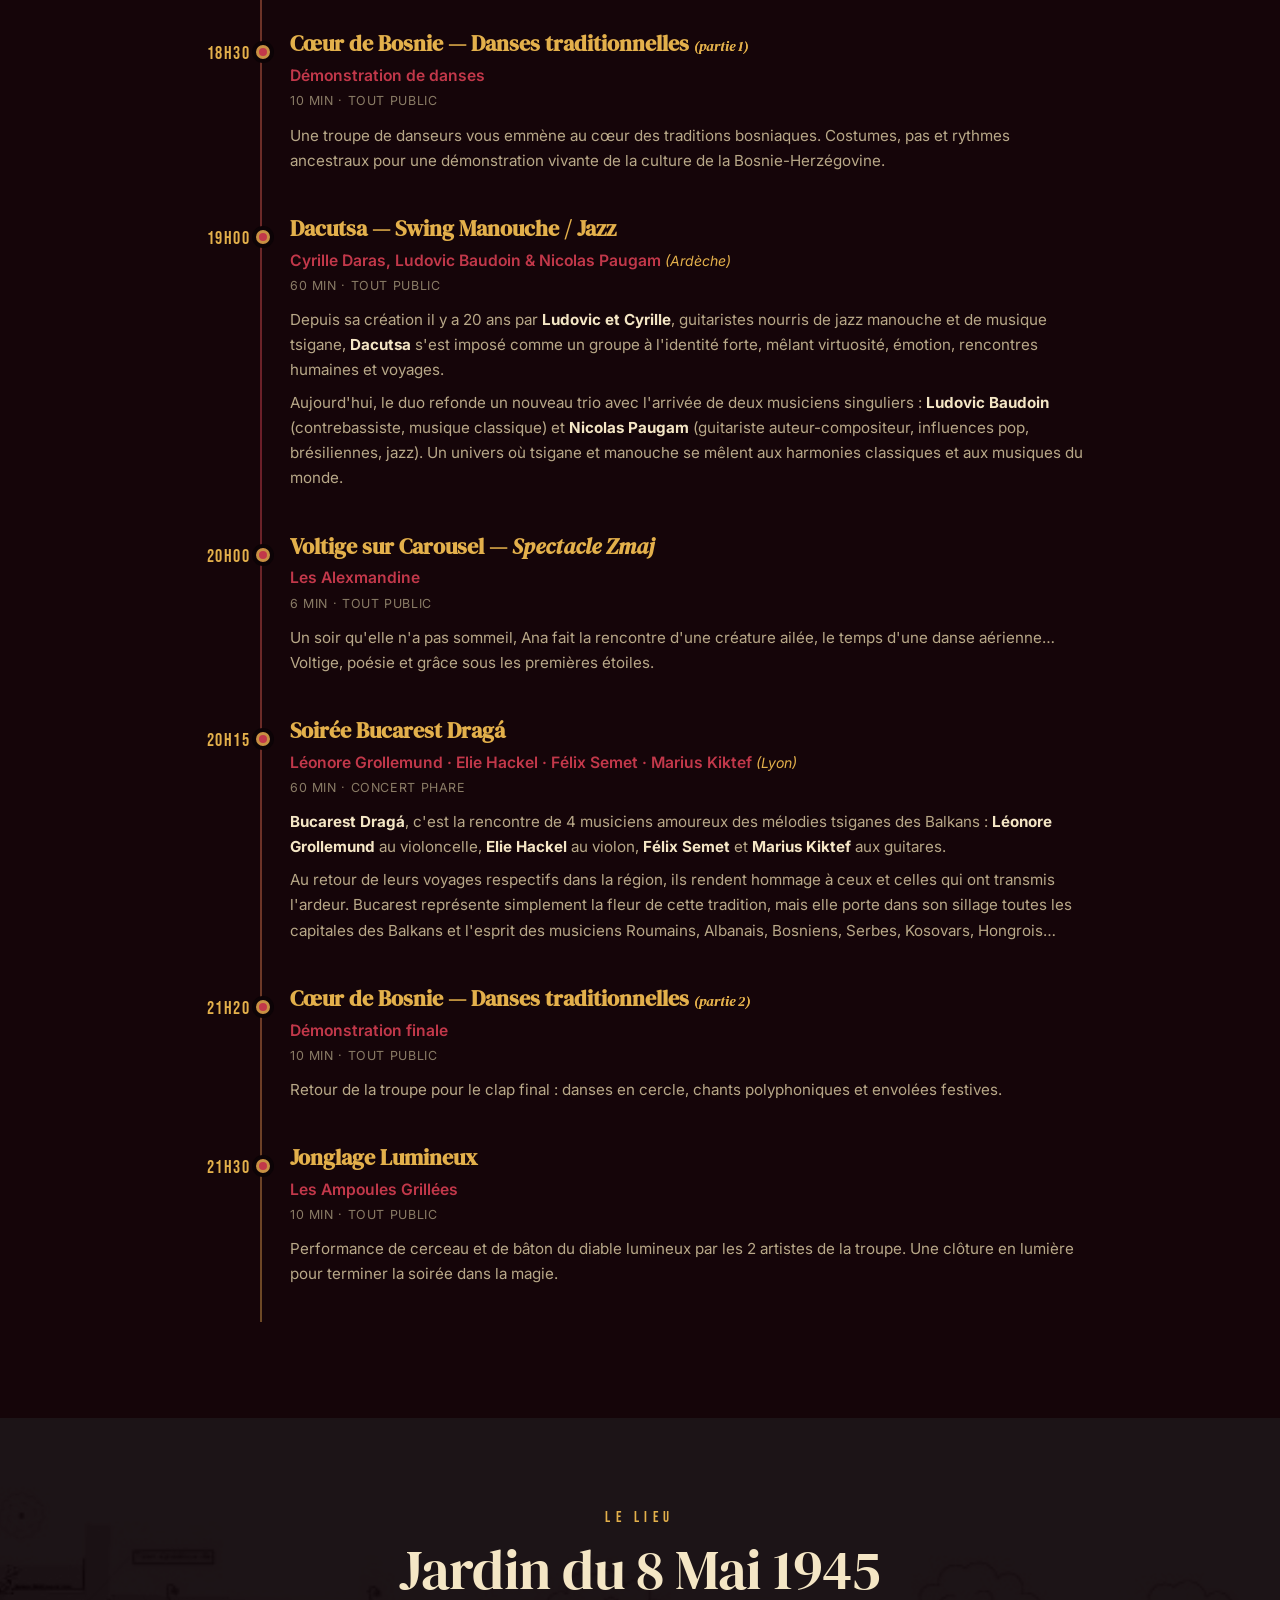
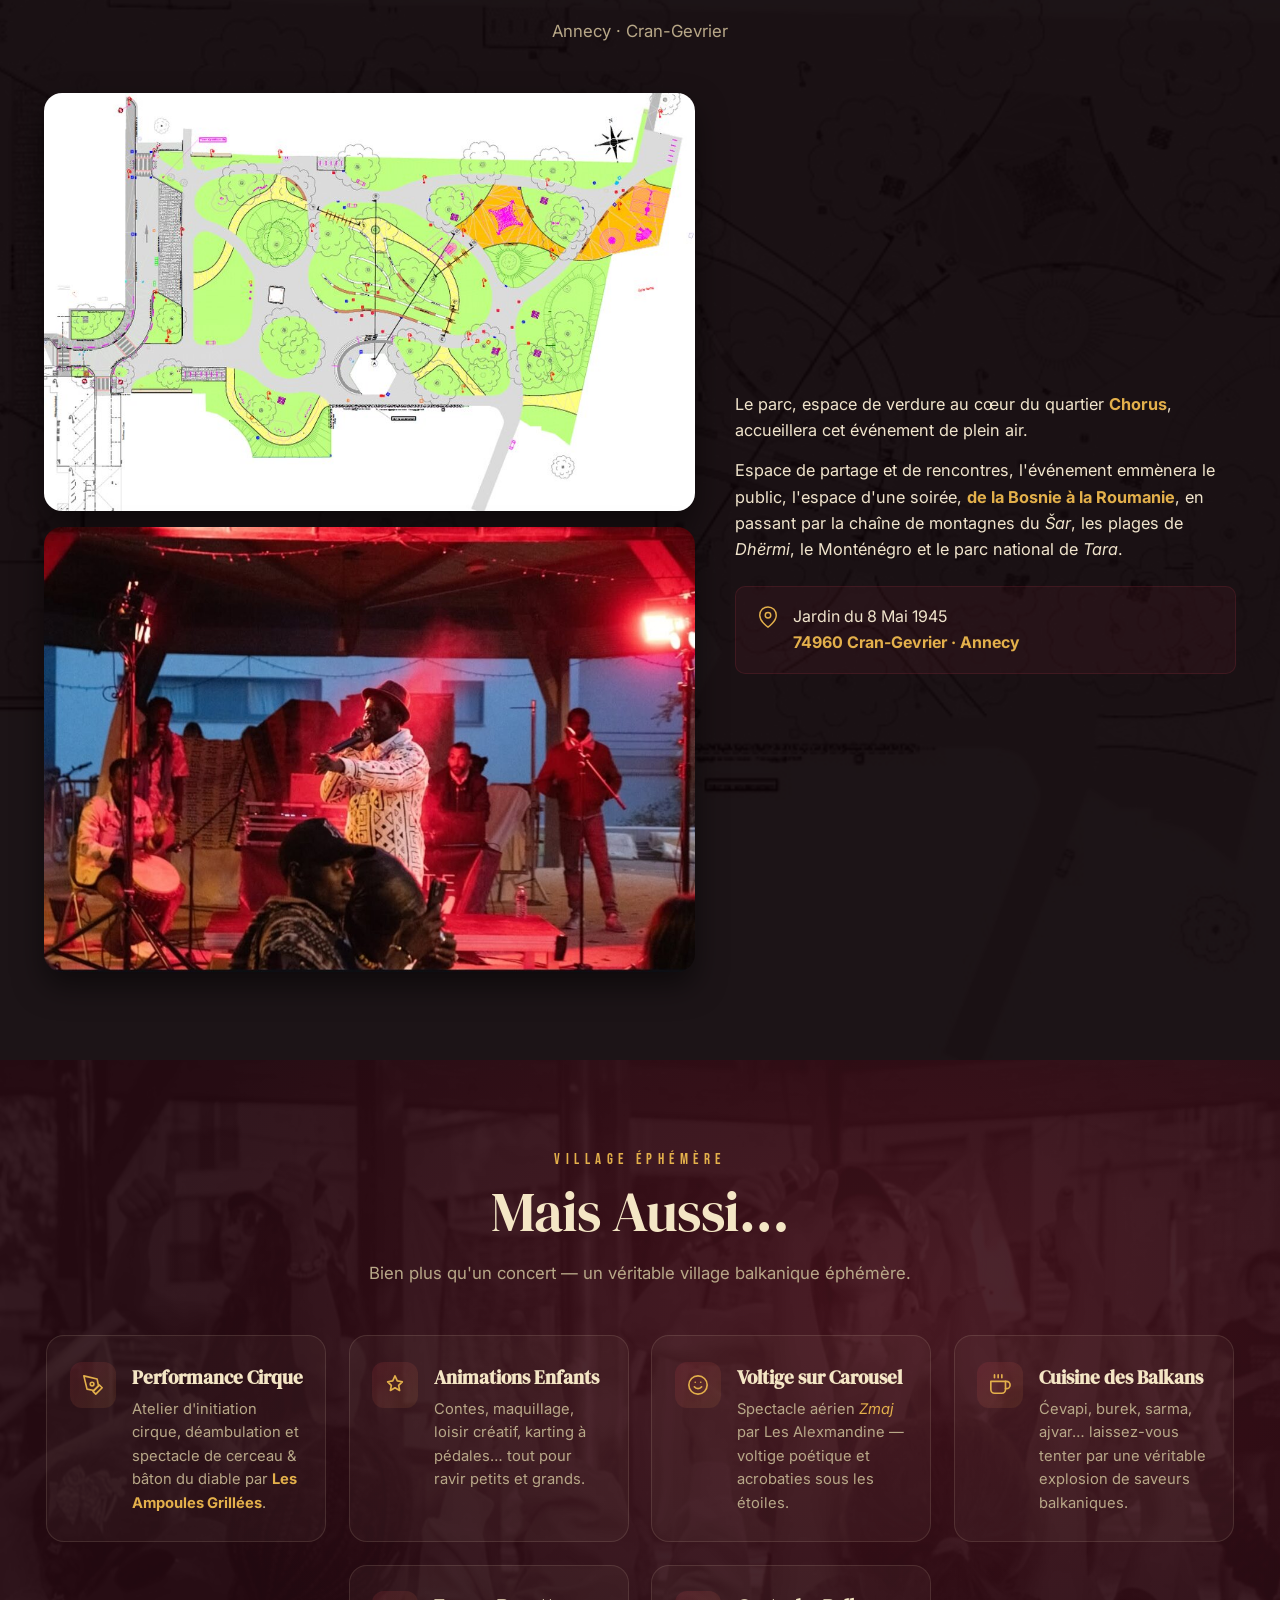
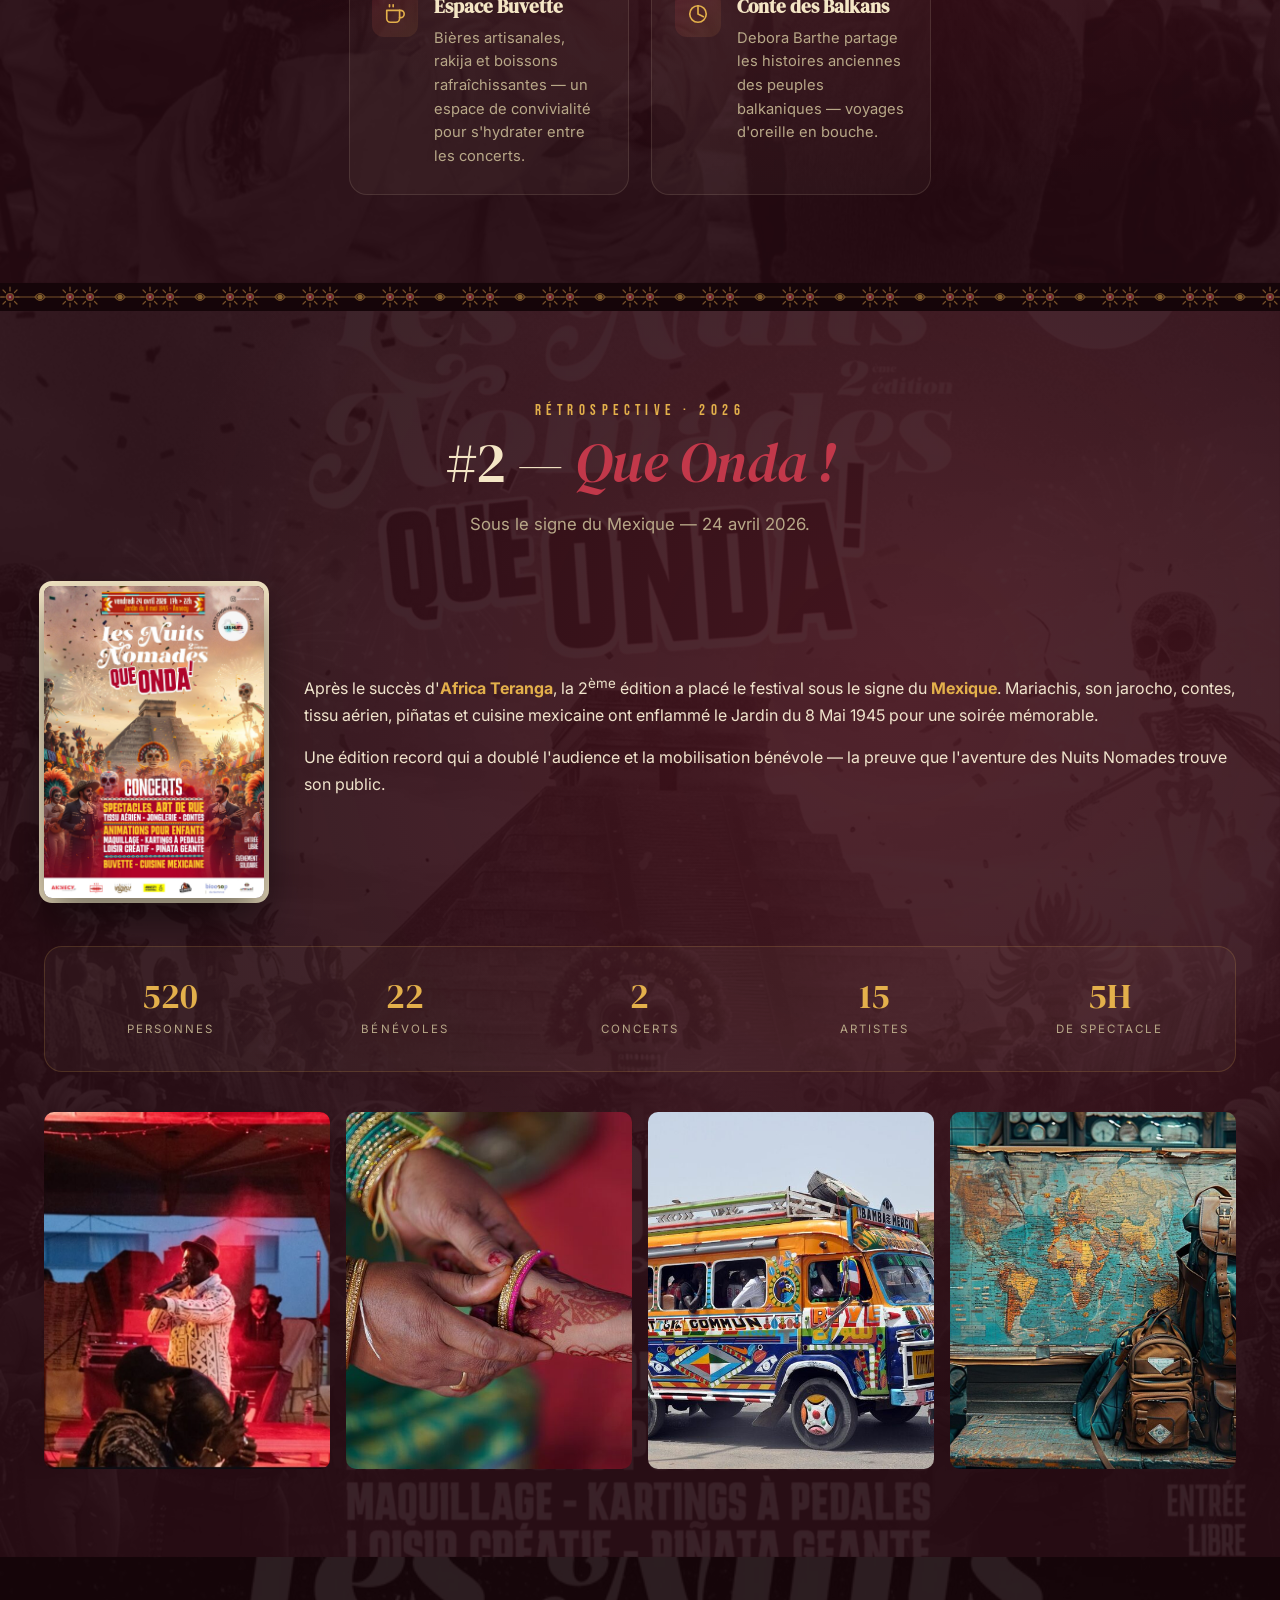
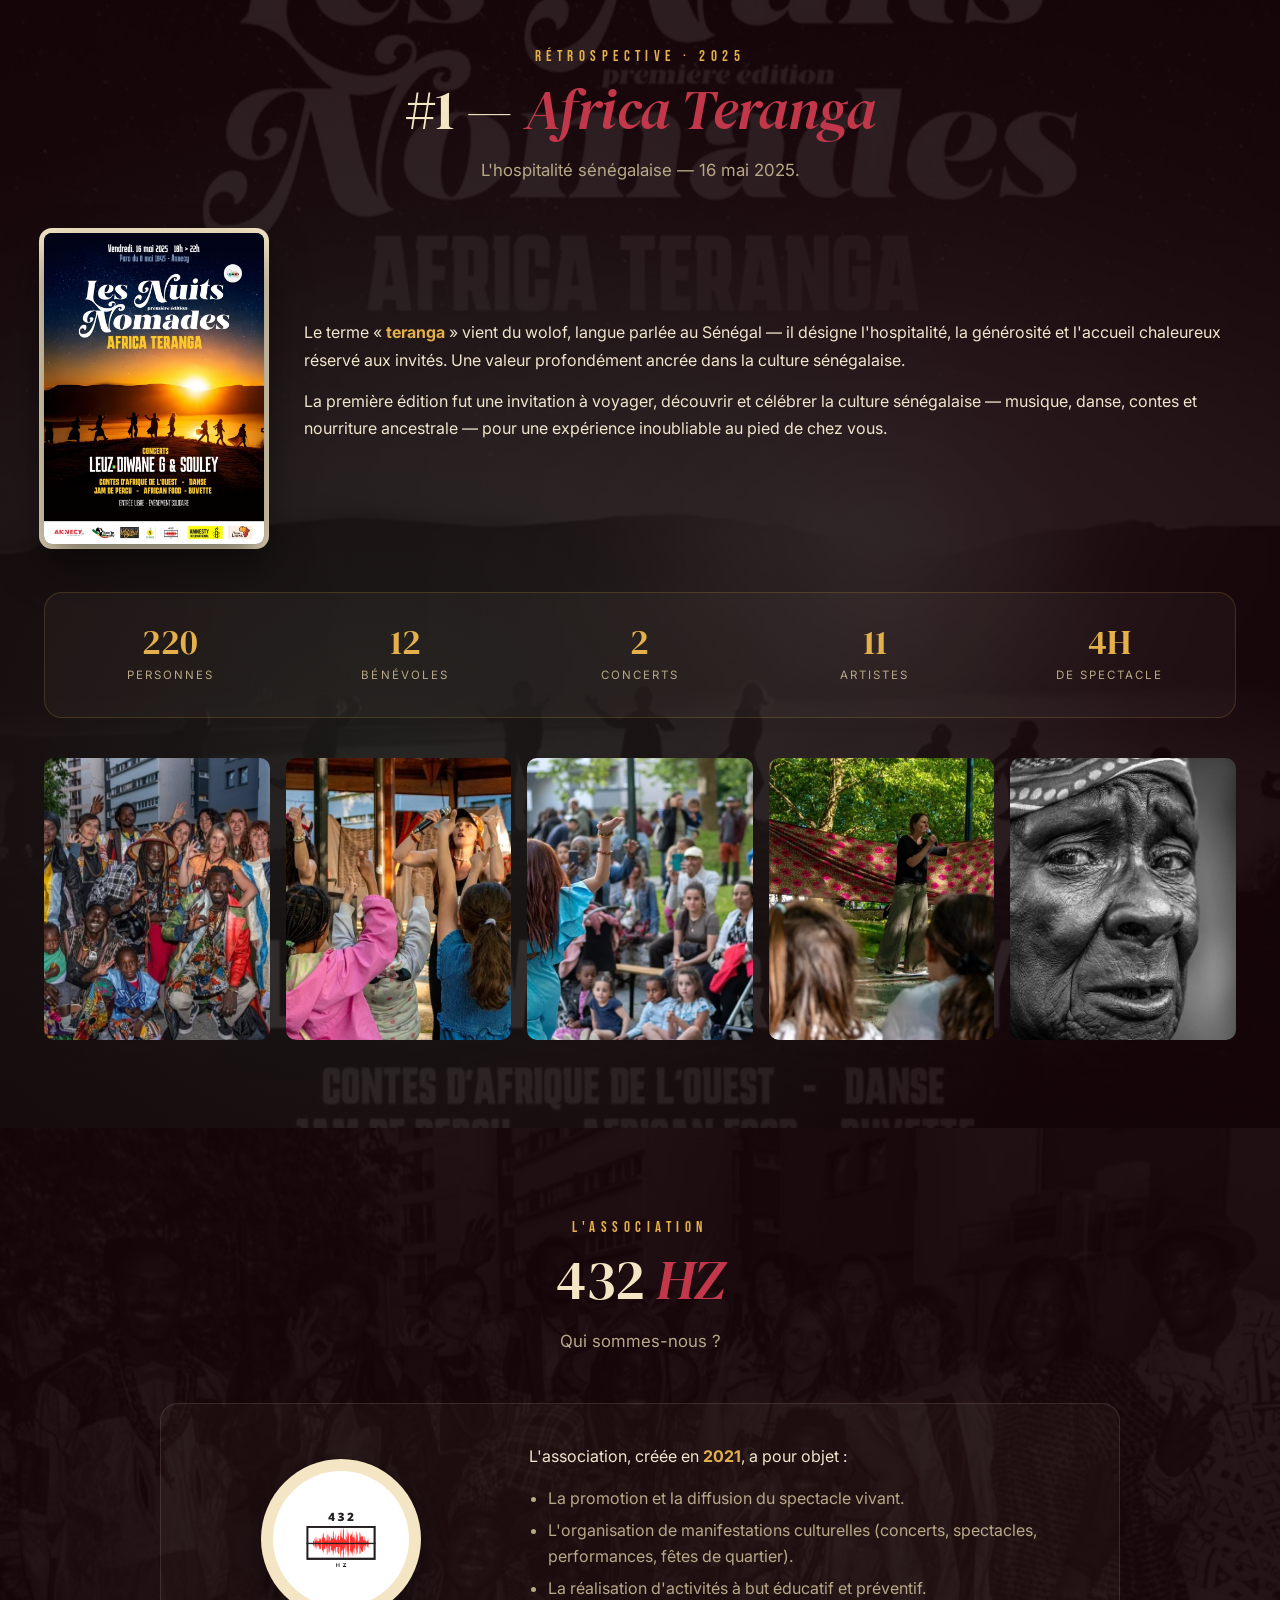
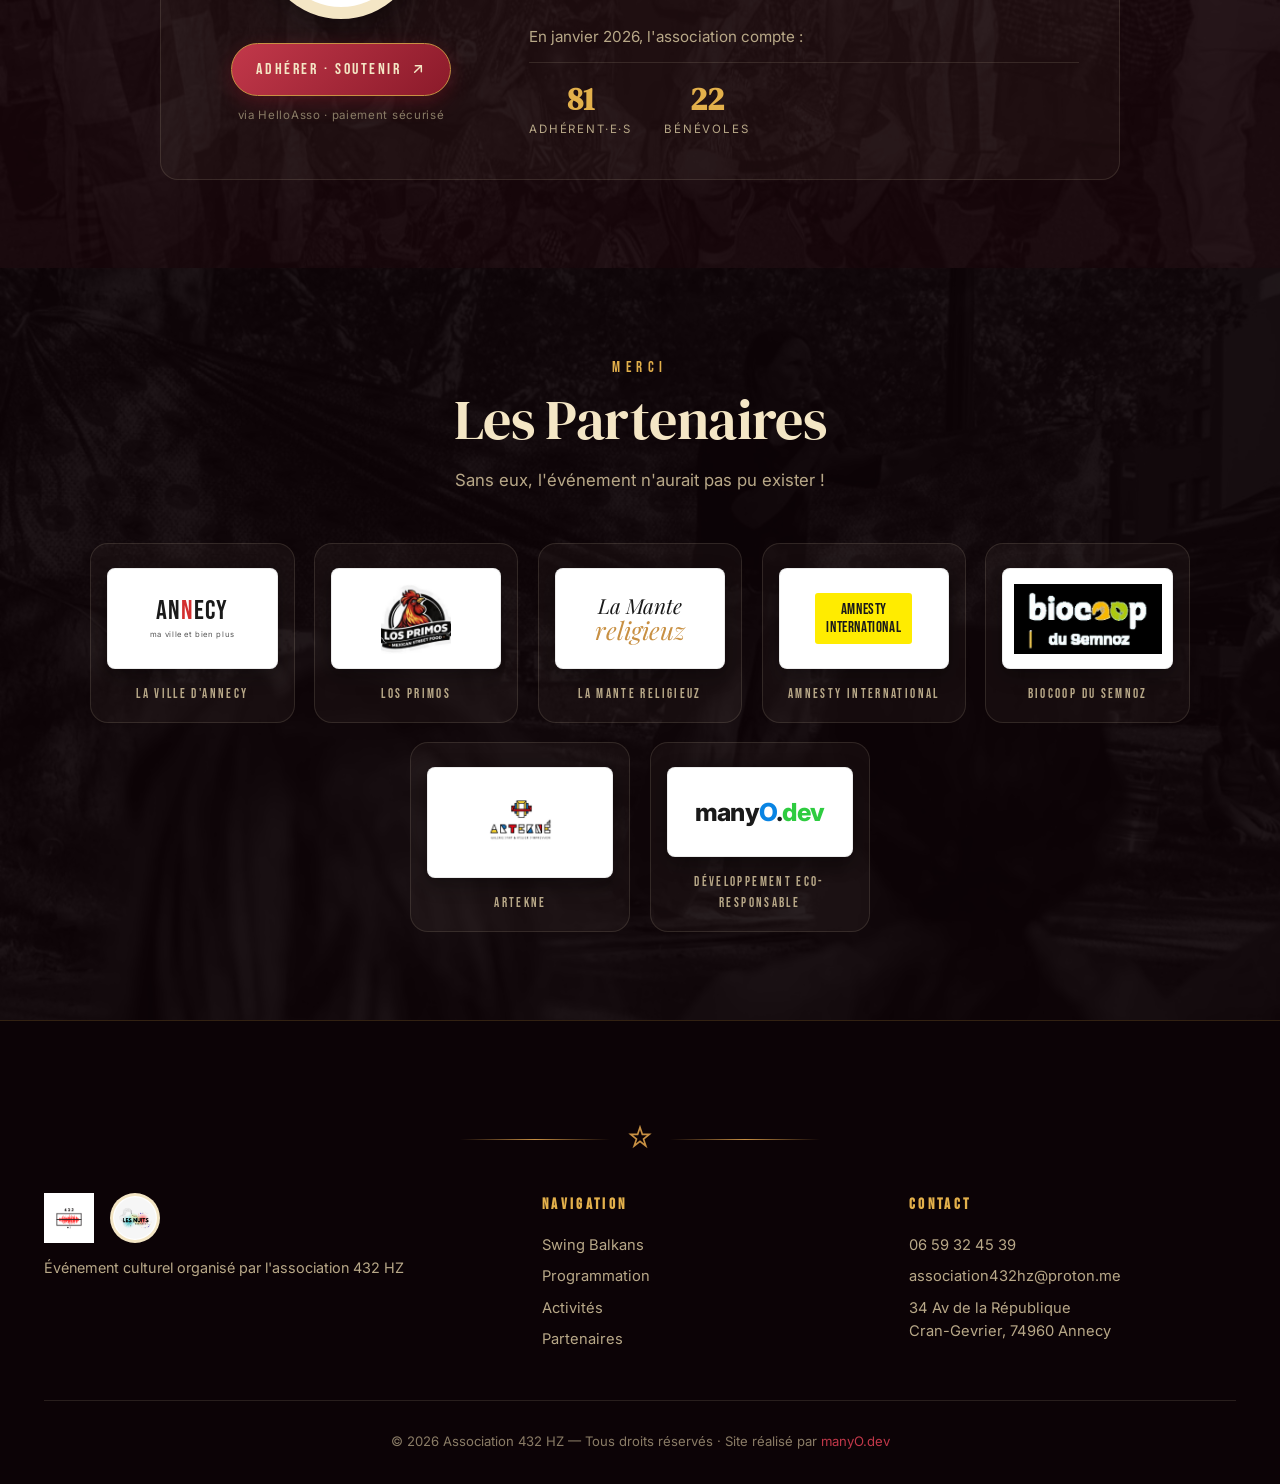
==== commit b30aa1d2: "Refresh homepage for 2027 and add 2026 photo gallery Co-authored-by: Copilot <223556219+Copilot@user" ====
--- a/index.html
+++ b/index.html
@@ -3,67 +3,21 @@
 <head>
   <meta charset="UTF-8">
   <meta name="viewport" content="width=device-width, initial-scale=1.0">
-  <title>Les Nuits Nomades #3 — Swing Balkans | 05 Juin 2026 — Annecy</title>
-  <meta name="description" content="Les Nuits Nomades #3 Swing Balkans — Festival culturel gratuit le 5 juin 2026 au Jardin du 8 Mai 1945, Cran-Gevrier, Annecy. Concerts tsiganes, swing manouche, danses des Balkans, cirque et cuisine balkanique.">
-  <meta name="keywords" content="Les Nuits Nomades, Swing Balkans, festival Annecy, festival gratuit, balkans, tsigane, swing manouche, Cran-Gevrier, 432 HZ, culture, juin 2026">
+  <title>Les Nuits Nomades — Rendez-vous en 2027</title>
+  <meta name="description" content="Les Nuits Nomades vous donnent rendez-vous en 2027 pour plein d'événements culturels. Découvrez les photos des éditions précédentes.">
+  <meta name="keywords" content="Les Nuits Nomades, festival Annecy, festival gratuit, 432 HZ, culture, 2027">
   <meta name="author" content="Association 432 HZ">
   <meta name="theme-color" content="#1a0a0e">
   <link rel="canonical" href="https://nicowithmanyo.github.io/LesNuitsNomades/">
   <meta property="og:type" content="website">
-  <meta property="og:title" content="Les Nuits Nomades #3 — Swing Balkans | 05 Juin 2026">
-  <meta property="og:description" content="Festival culturel gratuit aux couleurs des Balkans — 05 Juin 2026 — Jardin du 8 Mai 1945, Cran-Gevrier, Annecy.">
-  <meta property="og:image" content="https://nicowithmanyo.github.io/LesNuitsNomades/img/affiche-swing-balkans.jpg">
+  <meta property="og:title" content="Les Nuits Nomades — Rendez-vous en 2027">
+  <meta property="og:description" content="Rendez-vous en 2027 pour plein d'événements. Découvrez les photos des éditions précédentes.">
+  <meta property="og:image" content="https://nicowithmanyo.github.io/LesNuitsNomades/img/editions/DSC_3110.jpg">
   <meta property="og:locale" content="fr_FR">
   <link rel="preconnect" href="https://fonts.googleapis.com">
   <link rel="preconnect" href="https://fonts.gstatic.com" crossorigin>
   <link href="https://fonts.googleapis.com/css2?family=Playfair+Display:ital,wght@0,500;0,700;0,900;1,500;1,700&family=Inter:wght@300;400;500;600;700&family=Bebas+Neue&family=DM+Serif+Display:ital@0;1&display=swap" rel="stylesheet">
   <link rel="icon" href="data:image/svg+xml,<svg xmlns='http://www.w3.org/2000/svg' viewBox='0 0 100 100'><text y='.9em' font-size='90'>🌹</text></svg>">
-
-  <script type="application/ld+json">
-  {
-    "@context": "https://schema.org",
-    "@type": "Festival",
-    "name": "Les Nuits Nomades #3 — Swing Balkans",
-    "description": "Festival culturel gratuit aux couleurs des Balkans : concerts tsiganes, swing manouche, danses traditionnelles, cirque, conte et cuisine balkanique.",
-    "startDate": "2026-06-05T17:00:00+02:00",
-    "endDate": "2026-06-05T22:00:00+02:00",
-    "eventStatus": "https://schema.org/EventScheduled",
-    "eventAttendanceMode": "https://schema.org/OfflineEventAttendanceMode",
-    "location": {
-      "@type": "Place",
-      "name": "Jardin du 8 Mai 1945",
-      "address": {
-        "@type": "PostalAddress",
-        "streetAddress": "Jardin du 8 Mai 1945",
-        "addressLocality": "Cran-Gevrier",
-        "postalCode": "74960",
-        "addressRegion": "Haute-Savoie",
-        "addressCountry": "FR"
-      }
-    },
-    "offers": {
-      "@type": "Offer",
-      "price": "0",
-      "priceCurrency": "EUR",
-      "availability": "https://schema.org/InStock"
-    },
-    "organizer": {
-      "@type": "Organization",
-      "name": "Association 432 HZ",
-      "email": "association432hz@proton.me",
-      "telephone": "+33659324539"
-    },
-    "performer": [
-      { "@type": "MusicGroup", "name": "Annecy Balkan Duo" },
-      { "@type": "MusicGroup", "name": "Bucarest Dragá" },
-      { "@type": "MusicGroup", "name": "Dacutsa" },
-      { "@type": "PerformingGroup", "name": "Cœur de Bosnie" },
-      { "@type": "PerformingGroup", "name": "Les Alexmandine" },
-      { "@type": "PerformingGroup", "name": "Les Ampoules Grillées" },
-      { "@type": "Person", "name": "Debora Barthe" }
-    ]
-  }
-  </script>
 
   <style>
     /* ═══════════════════════════════════════
@@ -443,6 +397,234 @@
         box-shadow: 0 14px 30px rgba(0,0,0,0.6), 0 0 0 5px var(--c-cream);
       }
       .hero__title-poster { font-size: 2.4rem; }
+    }
+
+    /* ═══════════════════════════════════════
+       HERO — Message de rendez-vous 2027
+       ═══════════════════════════════════════ */
+    .hero__merci {
+      position: absolute;
+      inset: 0;
+      z-index: -1;
+      display: grid;
+      place-items: center;
+      overflow: hidden;
+      pointer-events: none;
+      font-family: var(--ff-poster);
+      font-size: clamp(8rem, 23vw, 20rem);
+      line-height: 0.8;
+      letter-spacing: 0.02em;
+      color: rgba(244,230,197,0.105);
+      text-shadow: 0 0 60px rgba(200,144,67,0.08);
+      transform: rotate(-7deg);
+      user-select: none;
+    }
+    .hero--2027 {
+      min-height: min(860px, 94vh);
+      padding-top: 8rem;
+      padding-bottom: 6rem;
+      background: var(--c-bg-deep);
+    }
+    .hero--2027 .hero__overlay {
+      background:
+        radial-gradient(ellipse at 50% 43%, rgba(194,56,74,0.28), transparent 42%),
+        linear-gradient(180deg, rgba(12,3,6,0.45), rgba(12,3,6,0.38) 45%, var(--c-bg) 100%);
+    }
+    .hero--2027 .hero__pattern {
+      opacity: 0.3;
+    }
+    .hero--2027 .hero__inner {
+      width: 100%;
+    }
+    .hero--2027 .hero__inner {
+      display: grid;
+      grid-template-columns: 1fr;
+      place-items: center;
+      text-align: center;
+    }
+    .hero--2027 .hero__content {
+      position: relative;
+      max-width: 980px;
+      padding: clamp(2rem, 5vw, 4rem);
+    }
+    .hero--2027 .hero__content::before {
+      content: "";
+      position: absolute;
+      inset: 0;
+      z-index: -1;
+      border: 1px solid rgba(227,176,75,0.22);
+      border-radius: 50%;
+      background: radial-gradient(ellipse, rgba(12,3,6,0.48), transparent 72%);
+      transform: scale(1.15, 1.05);
+      pointer-events: none;
+    }
+    .hero--2027 .hero__title {
+      font-size: clamp(3rem, 7.5vw, 6.8rem);
+      line-height: 1.02;
+      text-wrap: balance;
+      text-shadow: 0 5px 35px rgba(0,0,0,0.5);
+    }
+    .hero--2027 .hero__title em {
+      display: block;
+      margin-top: 0.75rem;
+      color: var(--c-cream);
+      font-family: var(--ff-serif);
+      font-size: clamp(1.15rem, 2.3vw, 1.8rem);
+      letter-spacing: 0.04em;
+      font-weight: 400;
+    }
+    .hero--2027 .hero__tag {
+      margin-bottom: 1.6rem;
+      color: var(--c-gold-light);
+      border-color: rgba(227,176,75,0.38);
+      background: rgba(12,3,6,0.35);
+    }
+    .hero--2027 .hero__merci {
+      font-size: clamp(7rem, 24vw, 23rem);
+      letter-spacing: 0.08em;
+      color: rgba(244,230,197,0.09);
+      text-shadow: 0 0 100px rgba(200,144,67,0.18);
+    }
+    .hero--2027 .hero__cta {
+      margin-top: 2.4rem;
+      padding: 0.9rem 1.7rem;
+      font-family: var(--ff-body);
+      font-size: 0.8rem;
+      font-weight: 600;
+      letter-spacing: 0.12em;
+      text-transform: uppercase;
+      box-shadow: 0 8px 26px rgba(200,144,67,0.22);
+    }
+    .hero--2027 .hero__cta:hover {
+      box-shadow: 0 12px 32px rgba(200,144,67,0.38);
+    }
+
+    /* ═══════════════════════════════════════
+       MOSAIQUE — Premières images au défilement
+       ═══════════════════════════════════════ */
+    .editions-mosaic {
+      position: relative;
+      padding: clamp(2.5rem, 6vw, 5rem) 1.5rem;
+      background:
+        radial-gradient(ellipse at 50% 0%, rgba(194,56,74,0.12), transparent 55%),
+        var(--c-bg-deep);
+      border-top: 1px solid rgba(227,176,75,0.18);
+    }
+    .editions-mosaic__header {
+      max-width: 1240px;
+      margin: 0 auto 2rem;
+      display: flex;
+      align-items: end;
+      justify-content: space-between;
+      gap: 1.5rem;
+    }
+    .editions-mosaic__eyebrow {
+      display: block;
+      margin-bottom: 0.35rem;
+      color: var(--c-gold-light);
+      font-family: var(--ff-poster);
+      font-size: 0.95rem;
+      letter-spacing: 0.3em;
+      text-transform: uppercase;
+    }
+    .editions-mosaic__title {
+      color: var(--c-cream);
+      font-family: var(--ff-display);
+      font-size: clamp(1.9rem, 4vw, 3.2rem);
+      font-weight: 400;
+      line-height: 1.05;
+    }
+    .editions-mosaic__title em {
+      color: var(--c-rose);
+      font-family: var(--ff-serif);
+      font-weight: 500;
+    }
+    .editions-mosaic__note {
+      max-width: 300px;
+      color: var(--c-text2);
+      font-size: 0.9rem;
+      text-align: right;
+    }
+    .editions-mosaic__grid {
+      max-width: 1240px;
+      margin: 0 auto;
+      display: grid;
+      grid-template-columns: repeat(12, 1fr);
+      grid-auto-rows: clamp(100px, 12vw, 165px);
+      gap: clamp(0.45rem, 1vw, 0.8rem);
+    }
+    .editions-mosaic__item {
+      position: relative;
+      overflow: hidden;
+      border-radius: 4px;
+      background: var(--c-bg2);
+      margin: 0;
+    }
+    .editions-mosaic__item:nth-child(1) { grid-column: span 6; grid-row: span 2; }
+    .editions-mosaic__item:nth-child(2) { grid-column: span 3; }
+    .editions-mosaic__item:nth-child(3) { grid-column: span 3; }
+    .editions-mosaic__item:nth-child(4) { grid-column: span 3; }
+    .editions-mosaic__item:nth-child(5) { grid-column: span 3; }
+    .editions-mosaic__item:nth-child(6) { grid-column: span 3; }
+    .editions-mosaic__item:nth-child(7) { grid-column: span 3; }
+    .editions-mosaic__item:nth-child(8) { grid-column: span 3; }
+    .editions-mosaic__item:nth-child(9) { grid-column: span 3; }
+    .editions-mosaic__item:nth-child(10) { grid-column: span 3; }
+    .editions-mosaic__item:nth-child(11) { grid-column: span 3; }
+    .editions-mosaic__item:nth-child(12) { grid-column: span 3; }
+    .editions-mosaic__item img {
+      width: 100%;
+      height: 100%;
+      object-fit: cover;
+      transition: transform 0.7s var(--ease-out), filter 0.7s;
+    }
+    .editions-mosaic__item:hover img {
+      transform: scale(1.035);
+      filter: saturate(1.08);
+    }
+    @media (max-width: 900px) {
+      .hero--2027 { min-height: 82vh; }
+      .editions-mosaic { padding: 2.5rem 1rem; }
+      .editions-mosaic__header { align-items: start; }
+      .editions-mosaic__note { max-width: 220px; }
+      .editions-mosaic__grid {
+        grid-template-columns: repeat(6, 1fr);
+        grid-auto-rows: clamp(110px, 19vw, 170px);
+      }
+      .editions-mosaic__item:nth-child(n) {
+        grid-column: span 2;
+        grid-row: span 1;
+      }
+      .editions-mosaic__item:nth-child(1),
+      .editions-mosaic__item:nth-child(6) {
+        grid-column: span 3;
+      }
+    }
+    @media (max-width: 520px) {
+      .hero--2027 {
+        min-height: 78svh;
+        padding: 7rem 0 4rem;
+      }
+      .hero--2027 .hero__content { padding: 2rem 0.5rem; }
+      .hero--2027 .hero__content::before { transform: scale(1.02, 1.12); }
+      .hero--2027 .hero__title { font-size: clamp(2.7rem, 12vw, 4rem); }
+      .hero--2027 .hero__merci { font-size: 25vw; }
+      .editions-mosaic__header {
+        flex-direction: column;
+        gap: 0.75rem;
+        margin-bottom: 1.4rem;
+      }
+      .editions-mosaic__note { text-align: left; }
+      .editions-mosaic__grid {
+        grid-template-columns: repeat(2, 1fr);
+        grid-auto-rows: 150px;
+      }
+      .editions-mosaic__item:nth-child(n) { grid-column: span 1; }
+      .editions-mosaic__item:nth-child(1) {
+        grid-column: span 2;
+        grid-row: span 2;
+      }
+      .editions-mosaic__item:nth-child(6) { grid-column: span 2; }
     }
 
     /* ═══════════════════════════════════════
@@ -1240,20 +1422,102 @@
        ═══════════════════════════════════════ */
     .lightbox {
       position: fixed; inset: 0;
-      background: rgba(12,3,6,0.95);
+      background: rgba(8,3,5,0.96);
+      backdrop-filter: blur(14px);
       display: none; place-items: center;
       z-index: 200;
-      padding: 2rem;
-    }
-    .lightbox.open { display: grid; }
-    .lightbox img { max-width: 100%; max-height: 90vh; border-radius: var(--radius); }
+      padding: 4.5rem 5rem 3.5rem;
+      opacity: 0;
+      transition: opacity 0.25s ease;
+    }
+    .lightbox.open {
+      display: grid;
+      opacity: 1;
+    }
+    .lightbox__figure {
+      display: grid;
+      justify-items: center;
+      gap: 1rem;
+      max-width: 100%;
+      max-height: 100%;
+      margin: 0;
+    }
+    .lightbox__figure img {
+      max-width: min(100%, 1500px);
+      max-height: 78vh;
+      object-fit: contain;
+      border-radius: 3px;
+      box-shadow: 0 24px 80px rgba(0,0,0,0.55), 0 0 0 1px rgba(244,230,197,0.14);
+    }
+    .lightbox__caption {
+      color: var(--c-cream-mute);
+      font-family: var(--ff-serif);
+      font-size: 0.95rem;
+      text-align: center;
+    }
+    .lightbox__counter {
+      position: absolute;
+      bottom: 1.4rem;
+      left: 50%;
+      color: var(--c-text2);
+      font-size: 0.75rem;
+      letter-spacing: 0.18em;
+      transform: translateX(-50%);
+    }
     .lightbox__close {
-      position: absolute; top: 1.5rem; right: 1.5rem;
+      position: absolute; top: 1.25rem; right: 1.5rem;
       width: 44px; height: 44px;
       font-size: 1.6rem;
       color: var(--c-cream);
       background: rgba(244,230,197,0.1);
+      border: 1px solid rgba(244,230,197,0.2);
       border-radius: 50%;
+      transition: background 0.2s, transform 0.2s;
+    }
+    .lightbox__close:hover,
+    .lightbox__nav:hover {
+      background: rgba(200,144,67,0.28);
+      transform: scale(1.06);
+    }
+    .lightbox__nav {
+      position: absolute;
+      top: 50%;
+      display: grid;
+      place-items: center;
+      width: 48px;
+      height: 48px;
+      color: var(--c-cream);
+      background: rgba(244,230,197,0.1);
+      border: 1px solid rgba(244,230,197,0.2);
+      border-radius: 50%;
+      font-size: 1.5rem;
+      transform: translateY(-50%);
+      transition: background 0.2s, transform 0.2s;
+    }
+    .lightbox__nav--prev { left: 1.5rem; }
+    .lightbox__nav--next { right: 1.5rem; }
+    .lightbox__nav[hidden] { display: none; }
+    .lightbox__nav--prev:hover { transform: translateY(-50%) scale(1.06); }
+    .lightbox__nav--next:hover { transform: translateY(-50%) scale(1.06); }
+    .lightbox__nav:disabled {
+      opacity: 0.35;
+      cursor: default;
+    }
+    @media (max-width: 600px) {
+      .lightbox { padding: 4.5rem 1rem 4rem; }
+      .lightbox__figure img { max-height: 72vh; }
+      .lightbox__nav {
+        top: auto;
+        bottom: 0.8rem;
+        width: 42px;
+        height: 42px;
+        transform: none;
+      }
+      .lightbox__nav--prev { left: 1rem; }
+      .lightbox__nav--next { right: 1rem; }
+      .lightbox__nav--prev:hover,
+      .lightbox__nav--next:hover { transform: scale(1.06); }
+      .lightbox__counter { bottom: 1.6rem; }
     }
 
     /* ═══════════════════════════════════════
@@ -1323,6 +1587,7 @@
           <span class="nav__brand-text">Les Nuits Nomades</span>
         </a>
         <nav class="nav__links" aria-label="Navigation principale">
+          <a href="#editions">Photos</a>
           <a href="#swing">Swing Balkans</a>
           <a href="#programme">Programme</a>
           <a href="#site">Le Site</a>
@@ -1340,6 +1605,7 @@
   </header>
 
   <div class="nav__mobile" id="mobile-nav" role="dialog" aria-label="Menu de navigation">
+    <a href="#editions">Photos</a>
     <a href="#swing">Swing Balkans</a>
     <a href="#programme">Programme</a>
     <a href="#site">Le Site</a>
@@ -1351,60 +1617,46 @@
   </div>
 
   <main>
-    <!-- ══════ HERO — Édition #3 ══════ -->
-    <section class="hero" id="hero">
+    <!-- ══════ HERO — Rendez-vous 2027 ══════ -->
+    <section class="hero hero--2027" id="hero">
       <div class="hero__bg" aria-hidden="true"></div>
       <div class="hero__overlay" aria-hidden="true"></div>
       <div class="hero__pattern" aria-hidden="true"></div>
+      <div class="hero__merci" aria-hidden="true">MERCI</div>
       <div class="hero__inner container">
         <div class="hero__content">
-          <div class="hero__poster--mobile">
-            <img src="img/affiche-swing-balkans.jpg" alt="Affiche Swing Balkans" width="200" loading="eager">
-          </div>
-          <span class="hero__tag">Entrée libre &middot; Événement solidaire</span>
-          <p class="hero__eyebrow">3<sup>ème</sup> Édition &middot; 2026</p>
+          <span class="hero__tag">Les Nuits Nomades</span>
           <h1 class="hero__title">
-            Les Nuits<br>Nomades
-            <em>« édition #3 »</em>
+            Rendez-vous en 2027
+            <em>Pour plein d'événements</em>
           </h1>
-          <span class="hero__title-poster">Swing Balkans</span>
-          <div class="hero__info-bar">
-            <span>
-              <svg viewBox="0 0 24 24"><rect x="3" y="4" width="18" height="18" rx="2"/><line x1="16" y1="2" x2="16" y2="6"/><line x1="8" y1="2" x2="8" y2="6"/><line x1="3" y1="10" x2="21" y2="10"/></svg>
-              <time datetime="2026-06-05T17:00">Vendredi 05 Juin 2026</time>
-            </span>
-            <span>
-              <svg viewBox="0 0 24 24"><circle cx="12" cy="12" r="10"/><polyline points="12 6 12 12 16 14"/></svg>
-              17h – 22h
-            </span>
-            <span>
-              <svg viewBox="0 0 24 24"><path d="M21 10c0 7-9 13-9 13s-9-6-9-13a9 9 0 0 1 18 0z"/><circle cx="12" cy="10" r="3"/></svg>
-              Jardin du 8 Mai 1945, Cran-Gevrier
-            </span>
-          </div>
-          <div class="hero__countdown" id="countdown" role="timer" aria-label="Compte à rebours">
-            <div class="hero__countdown-unit">
-              <span class="hero__countdown-num" id="days">--</span>
-              <span class="hero__countdown-label">Jours</span>
-            </div>
-            <div class="hero__countdown-unit">
-              <span class="hero__countdown-num" id="hours">--</span>
-              <span class="hero__countdown-label">Heures</span>
-            </div>
-            <div class="hero__countdown-unit">
-              <span class="hero__countdown-num" id="minutes">--</span>
-              <span class="hero__countdown-label">Minutes</span>
-            </div>
-            <div class="hero__countdown-unit">
-              <span class="hero__countdown-num" id="seconds">--</span>
-              <span class="hero__countdown-label">Secondes</span>
-            </div>
-          </div>
-          <a href="#programme" class="hero__cta">Découvrir le programme &darr;</a>
-        </div>
-        <div class="hero__poster">
-          <img src="img/affiche-swing-balkans.jpg" alt="Affiche officielle Les Nuits Nomades #3 — Swing Balkans" width="420">
-        </div>
+          <a href="#editions" class="hero__cta">Découvrir les éditions &darr;</a>
+        </div>
+      </div>
+    </section>
+
+    <!-- ══════ MOSAIQUE — Éditions précédentes ══════ -->
+    <section class="editions-mosaic" id="editions" aria-label="Photos des éditions précédentes">
+      <header class="editions-mosaic__header">
+        <div>
+          <span class="editions-mosaic__eyebrow">Retour en images · 2026</span>
+          <h2 class="editions-mosaic__title">Une année <em>inoubliable</em></h2>
+        </div>
+        <p class="editions-mosaic__note">Des instants de fête, de musique et de partage à revivre ensemble.</p>
+      </header>
+      <div class="editions-mosaic__grid">
+        <figure class="editions-mosaic__item reveal"><img src="img/editions/DSC_3110.jpg" alt="Les Nuits Nomades — édition précédente" loading="lazy"></figure>
+        <figure class="editions-mosaic__item reveal reveal-delay-1"><img src="img/editions/DSC_3047.jpg" alt="Les Nuits Nomades — édition précédente" loading="lazy"></figure>
+        <figure class="editions-mosaic__item reveal reveal-delay-2"><img src="img/editions/DSC_3032.jpg" alt="Les Nuits Nomades — édition précédente" loading="lazy"></figure>
+        <figure class="editions-mosaic__item reveal"><img src="img/editions/DSC_3182.jpg" alt="Les Nuits Nomades — édition précédente" loading="lazy"></figure>
+        <figure class="editions-mosaic__item reveal reveal-delay-1"><img src="img/editions/DSC_3243-Modifier.jpg" alt="Les Nuits Nomades — édition précédente" loading="lazy"></figure>
+        <figure class="editions-mosaic__item reveal reveal-delay-2"><img src="img/editions/DSC_3368.jpg" alt="Les Nuits Nomades — édition précédente" loading="lazy"></figure>
+        <figure class="editions-mosaic__item reveal"><img src="img/editions/DSC_3282.jpg" alt="Les Nuits Nomades — édition précédente" loading="lazy"></figure>
+        <figure class="editions-mosaic__item reveal reveal-delay-1"><img src="img/editions/DSC_3123.jpg" alt="Les Nuits Nomades — édition précédente" loading="lazy"></figure>
+        <figure class="editions-mosaic__item reveal reveal-delay-2"><img src="img/editions/DSC_3315.jpg" alt="Les Nuits Nomades — édition précédente" loading="lazy"></figure>
+        <figure class="editions-mosaic__item reveal"><img src="img/editions/DSC_3195.jpg" alt="Les Nuits Nomades — édition précédente" loading="lazy"></figure>
+        <figure class="editions-mosaic__item reveal reveal-delay-1"><img src="img/editions/DSC_3137.jpg" alt="Les Nuits Nomades — édition précédente" loading="lazy"></figure>
+        <figure class="editions-mosaic__item reveal reveal-delay-2"><img src="img/editions/DSC_3163.jpg" alt="Les Nuits Nomades — édition précédente" loading="lazy"></figure>
       </div>
     </section>
 
@@ -1914,9 +2166,15 @@
   </footer>
 
   <!-- Lightbox -->
-  <div class="lightbox" id="lightbox" role="dialog" aria-label="Image agrandie">
-    <button class="lightbox__close" aria-label="Fermer">&times;</button>
-    <img src="" alt="">
+  <div class="lightbox" id="lightbox" role="dialog" aria-modal="true" aria-label="Galerie photo" aria-hidden="true">
+    <button class="lightbox__close" type="button" aria-label="Fermer">&times;</button>
+    <button class="lightbox__nav lightbox__nav--prev" type="button" aria-label="Photo précédente">&#8249;</button>
+    <figure class="lightbox__figure">
+      <img src="" alt="">
+      <figcaption class="lightbox__caption"></figcaption>
+    </figure>
+    <button class="lightbox__nav lightbox__nav--next" type="button" aria-label="Photo suivante">&#8250;</button>
+    <span class="lightbox__counter" aria-live="polite"></span>
   </div>
 
   <!-- Sticky donate CTA -->
@@ -1955,22 +2213,6 @@
       burger.setAttribute('aria-expanded', 'false');
       document.body.style.overflow = '';
     }));
-
-    /* ── Countdown — Vendredi 5 juin 2026 17h ── */
-    const target = new Date('2026-06-05T17:00:00+02:00').getTime();
-    function tick() {
-      const diff = Math.max(0, target - Date.now());
-      const d = Math.floor(diff / 86400000);
-      const h = Math.floor((diff % 86400000) / 3600000);
-      const m = Math.floor((diff % 3600000) / 60000);
-      const s = Math.floor((diff % 60000) / 1000);
-      document.getElementById('days').textContent = String(d).padStart(2, '0');
-      document.getElementById('hours').textContent = String(h).padStart(2, '0');
-      document.getElementById('minutes').textContent = String(m).padStart(2, '0');
-      document.getElementById('seconds').textContent = String(s).padStart(2, '0');
-    }
-    tick();
-    setInterval(tick, 1000);
 
     /* ── Reveal on scroll ── */
     const reveals = document.querySelectorAll('.reveal');
@@ -2027,25 +2269,88 @@
     const lightbox = document.getElementById('lightbox');
     const lbImg = lightbox.querySelector('img');
     const lbClose = lightbox.querySelector('.lightbox__close');
-
-    document.querySelectorAll('.lightbox-trigger, .retro__gallery img').forEach(img => {
+    const lbPrev = lightbox.querySelector('.lightbox__nav--prev');
+    const lbNext = lightbox.querySelector('.lightbox__nav--next');
+    const lbCaption = lightbox.querySelector('.lightbox__caption');
+    const lbCounter = lightbox.querySelector('.lightbox__counter');
+    let activeGallery = [];
+    let activeImageIndex = 0;
+    let lightboxTrigger;
+
+    function showLightboxImage(index) {
+      activeImageIndex = (index + activeGallery.length) % activeGallery.length;
+      const img = activeGallery[activeImageIndex];
+      lbImg.src = img.src;
+      lbImg.alt = img.alt;
+      lbCaption.textContent = img.alt;
+      lbCounter.textContent = `${String(activeImageIndex + 1).padStart(2, '0')} / ${String(activeGallery.length).padStart(2, '0')}`;
+      const hasMultiple = activeGallery.length > 1;
+      lbPrev.hidden = !hasMultiple;
+      lbNext.hidden = !hasMultiple;
+    }
+
+    function openLightbox(img) {
+      const gallery = img.closest('.editions-mosaic__grid, .retro__gallery');
+      activeGallery = gallery ? [...gallery.querySelectorAll('img')] : [img];
+      lightboxTrigger = img;
+      showLightboxImage(activeGallery.indexOf(img));
+      lightbox.classList.add('open');
+      lightbox.setAttribute('aria-hidden', 'false');
+      document.body.style.overflow = 'hidden';
+      lbClose.focus();
+    }
+
+    document.querySelectorAll('.lightbox-trigger, .retro__gallery img, .editions-mosaic__item img').forEach(img => {
       img.style.cursor = 'zoom-in';
-      img.addEventListener('click', () => {
-        lbImg.src = img.src;
-        lbImg.alt = img.alt;
-        lightbox.classList.add('open');
-        document.body.style.overflow = 'hidden';
+      img.addEventListener('click', () => openLightbox(img));
+      img.tabIndex = 0;
+      img.setAttribute('role', 'button');
+      img.addEventListener('keydown', (e) => {
+        if (e.key === 'Enter' || e.key === ' ') {
+          e.preventDefault();
+          openLightbox(img);
+        }
       });
     });
 
     function closeLightbox() {
       lightbox.classList.remove('open');
+      lightbox.setAttribute('aria-hidden', 'true');
       document.body.style.overflow = '';
+      lightboxTrigger?.focus();
     }
 
     lbClose.addEventListener('click', closeLightbox);
+    lbPrev.addEventListener('click', () => showLightboxImage(activeImageIndex - 1));
+    lbNext.addEventListener('click', () => showLightboxImage(activeImageIndex + 1));
     lightbox.addEventListener('click', (e) => { if (e.target === lightbox) closeLightbox(); });
-    document.addEventListener('keydown', (e) => { if (e.key === 'Escape' && lightbox.classList.contains('open')) closeLightbox(); });
+    document.addEventListener('keydown', (e) => {
+      if (!lightbox.classList.contains('open')) return;
+      if (e.key === 'Escape') closeLightbox();
+      if (e.key === 'Tab') {
+        const focusable = [...lightbox.querySelectorAll('button:not([hidden]):not(:disabled)')];
+        const first = focusable[0];
+        const last = focusable[focusable.length - 1];
+        if (!lightbox.contains(document.activeElement)) {
+          e.preventDefault();
+          (e.shiftKey ? last : first).focus();
+        } else if (e.shiftKey && document.activeElement === first) {
+          e.preventDefault();
+          last.focus();
+        } else if (!e.shiftKey && document.activeElement === last) {
+          e.preventDefault();
+          first.focus();
+        }
+      }
+      if (e.key === 'ArrowLeft' && activeGallery.length > 1) {
+        e.preventDefault();
+        showLightboxImage(activeImageIndex - 1);
+      }
+      if (e.key === 'ArrowRight' && activeGallery.length > 1) {
+        e.preventDefault();
+        showLightboxImage(activeImageIndex + 1);
+      }
+    });
   </script>
 
   <!-- GoatCounter analytics -->
